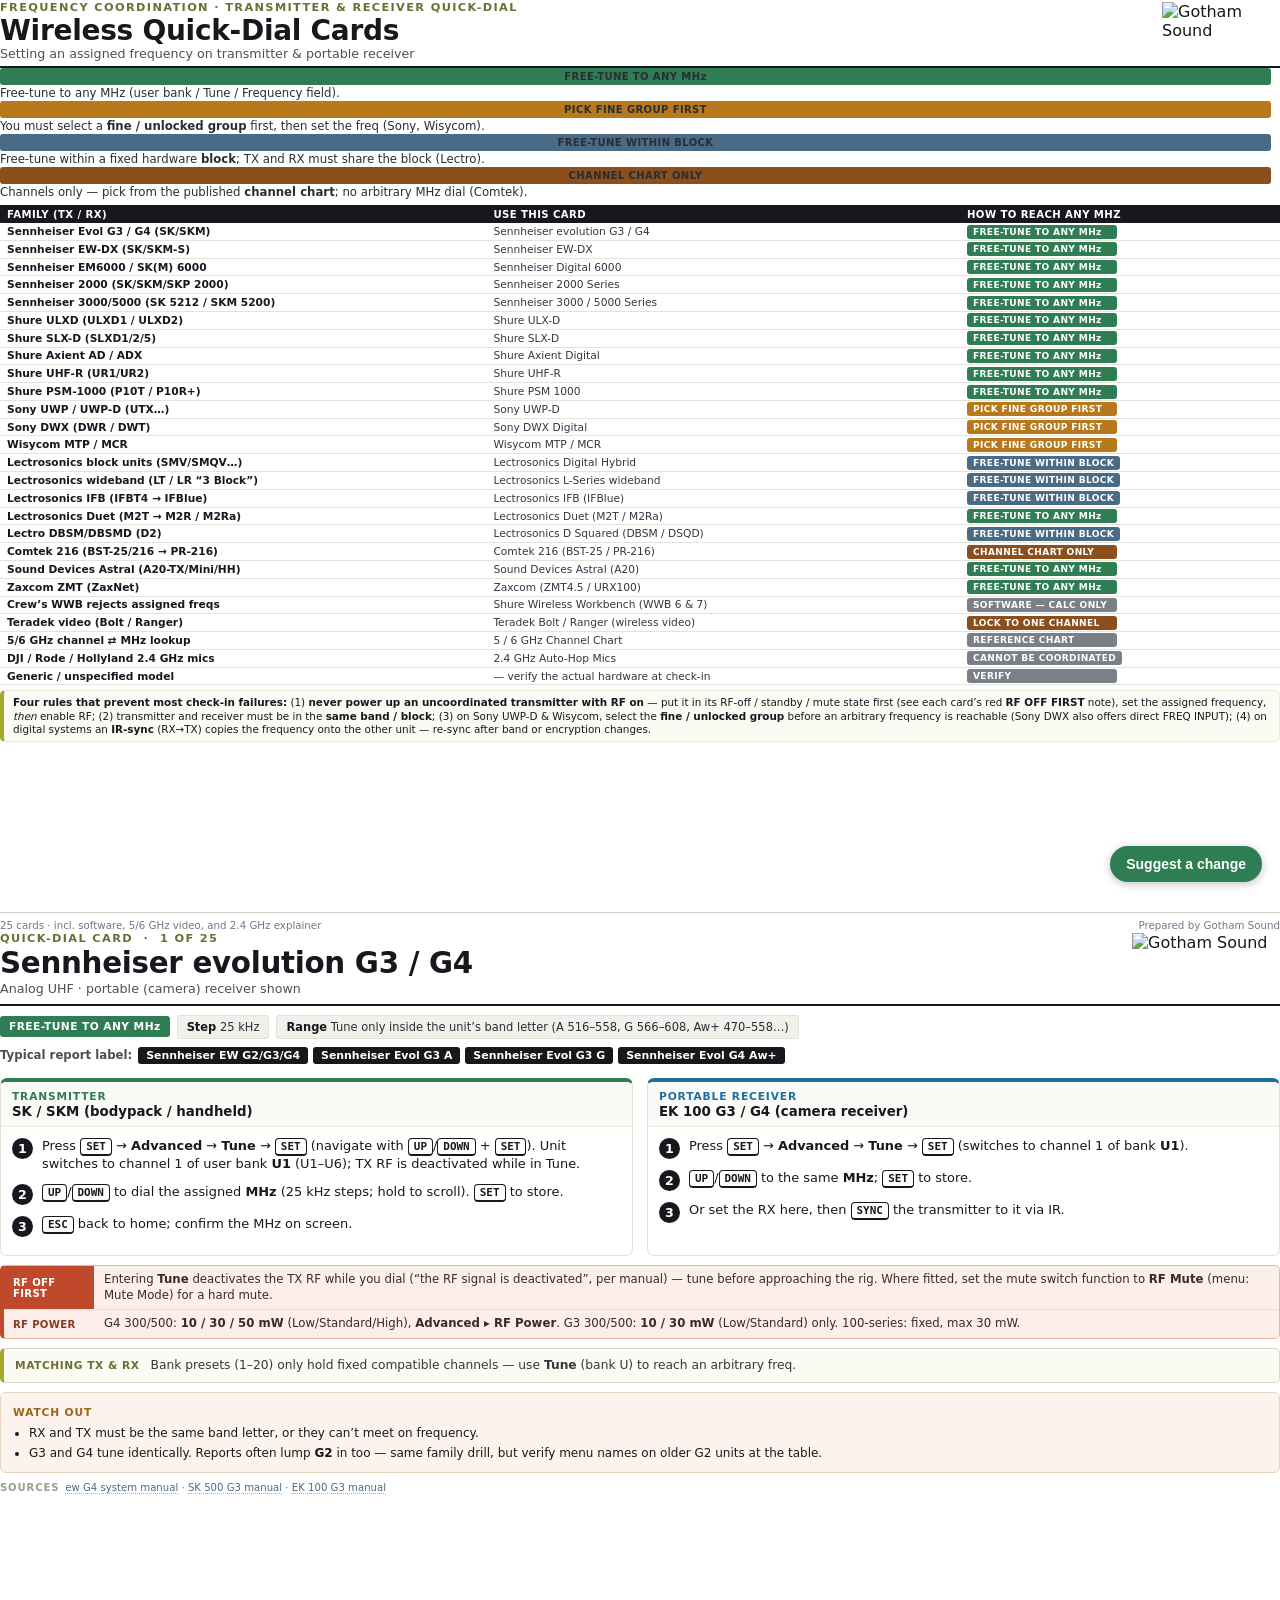
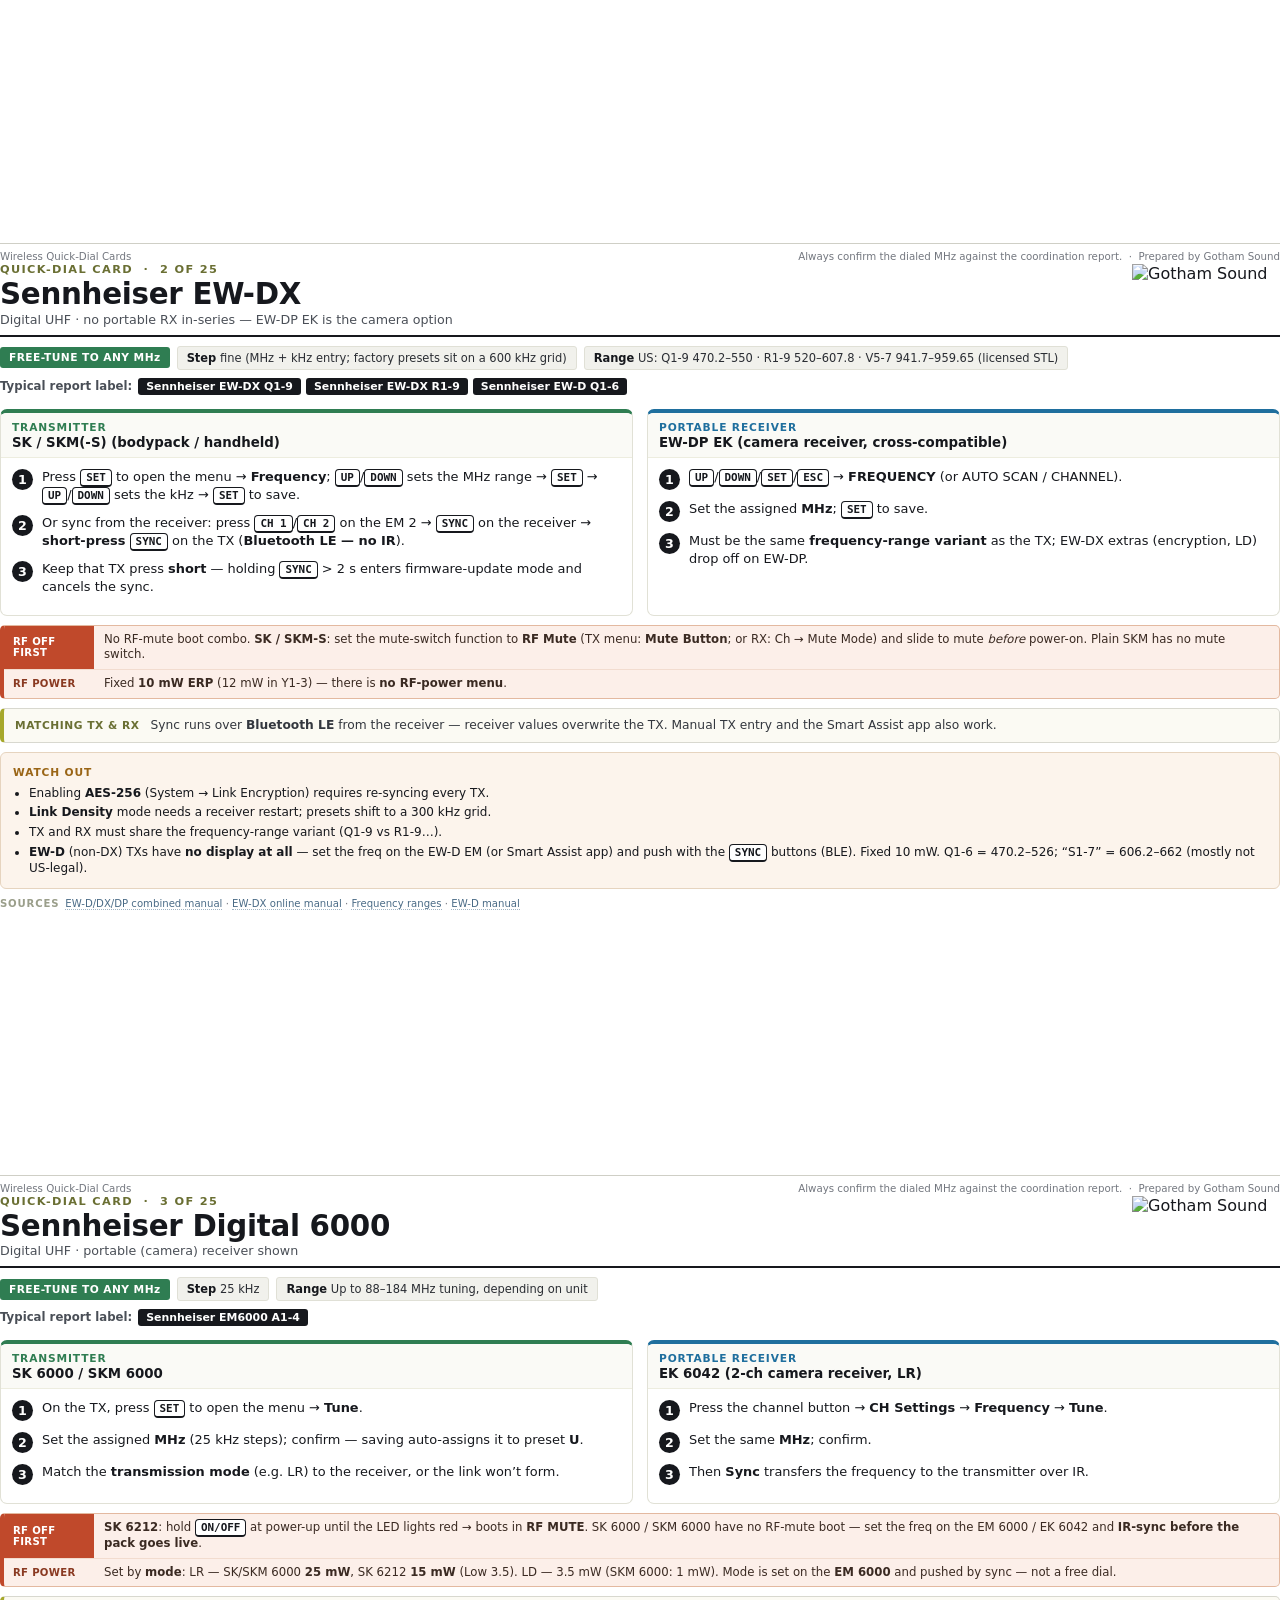
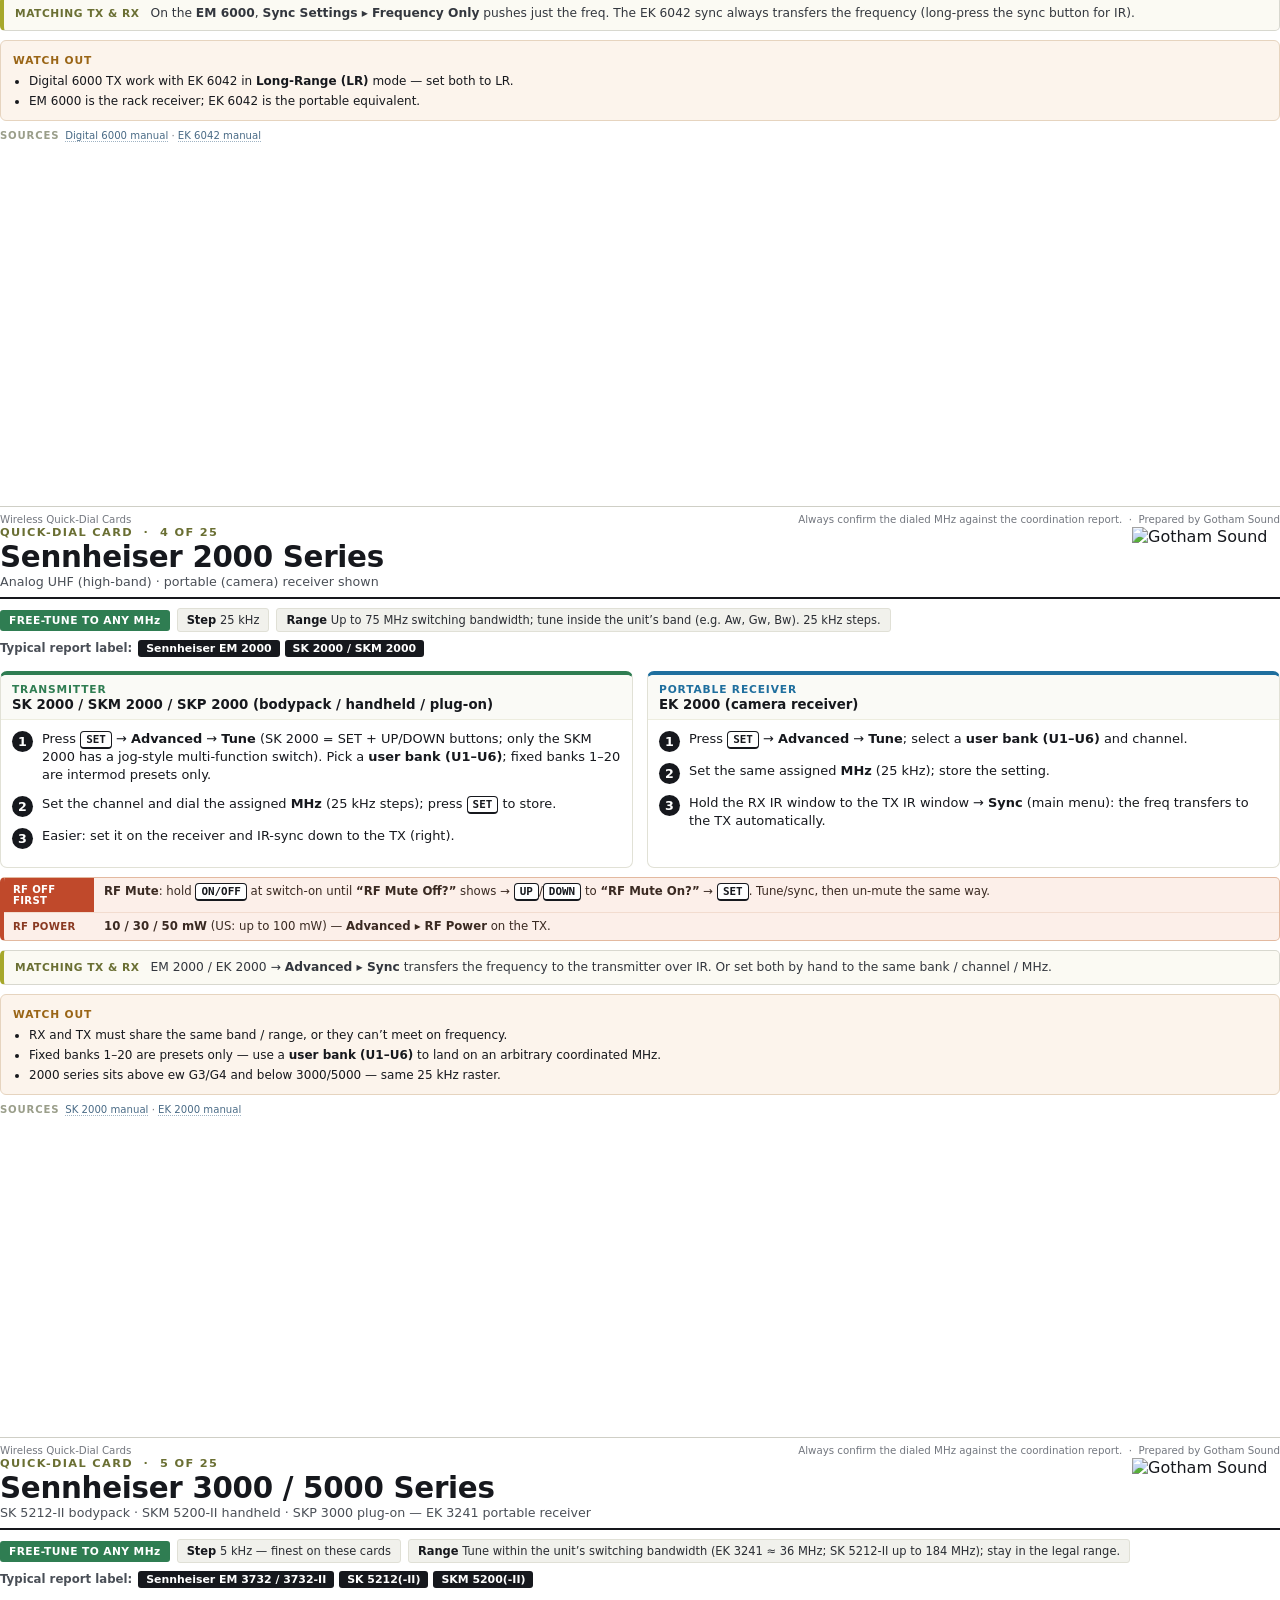
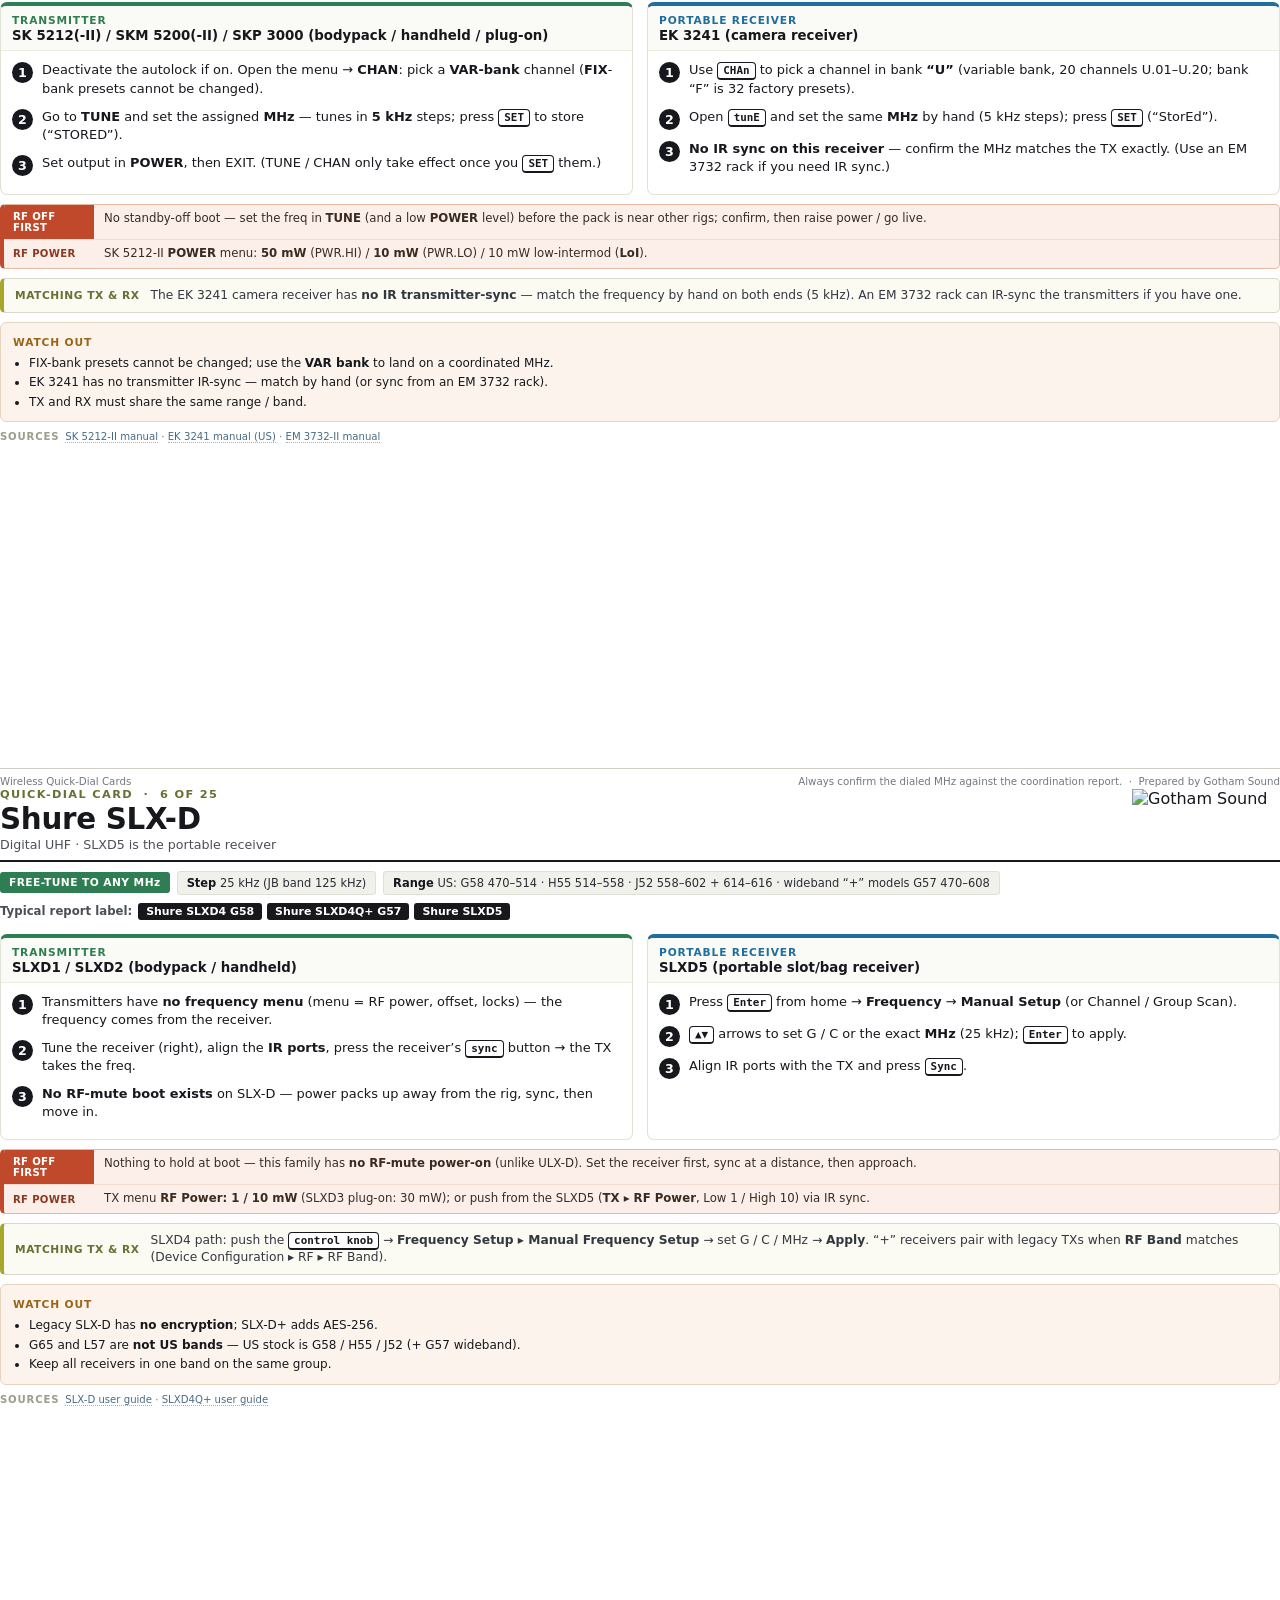
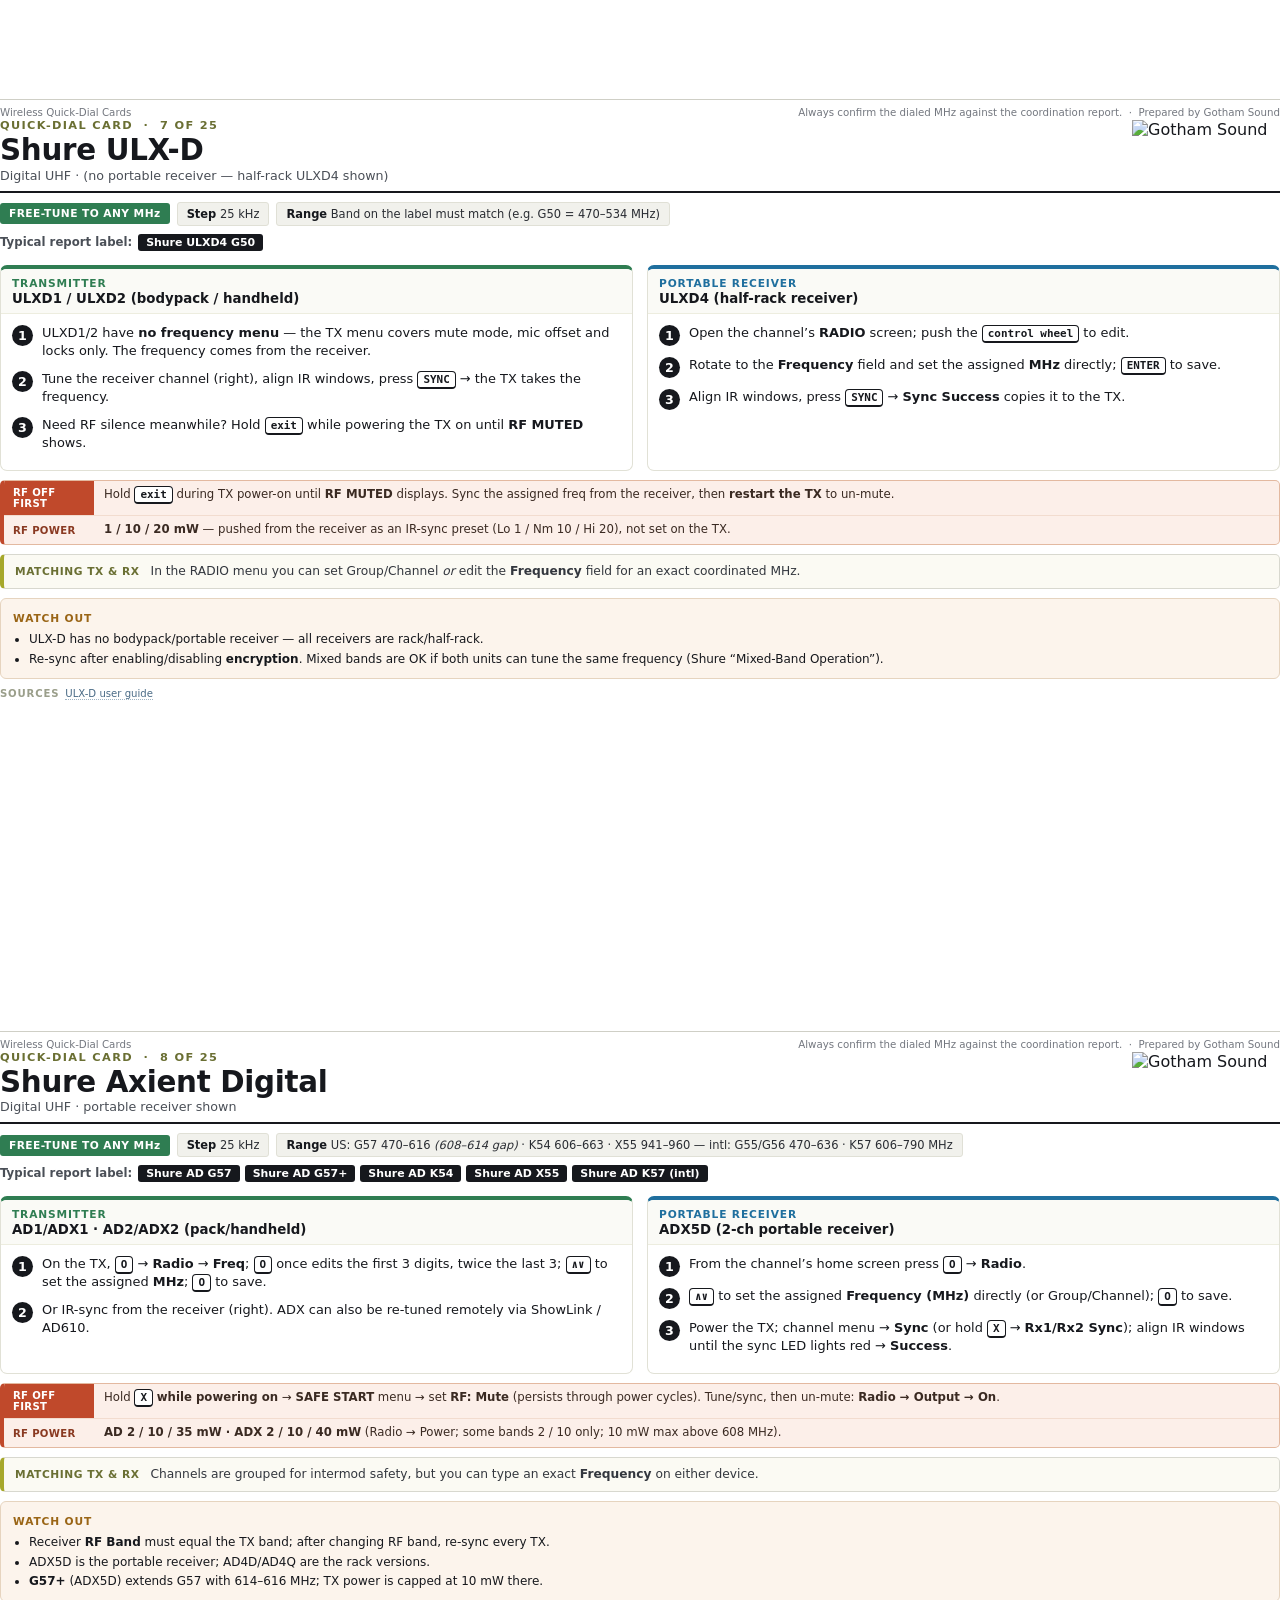
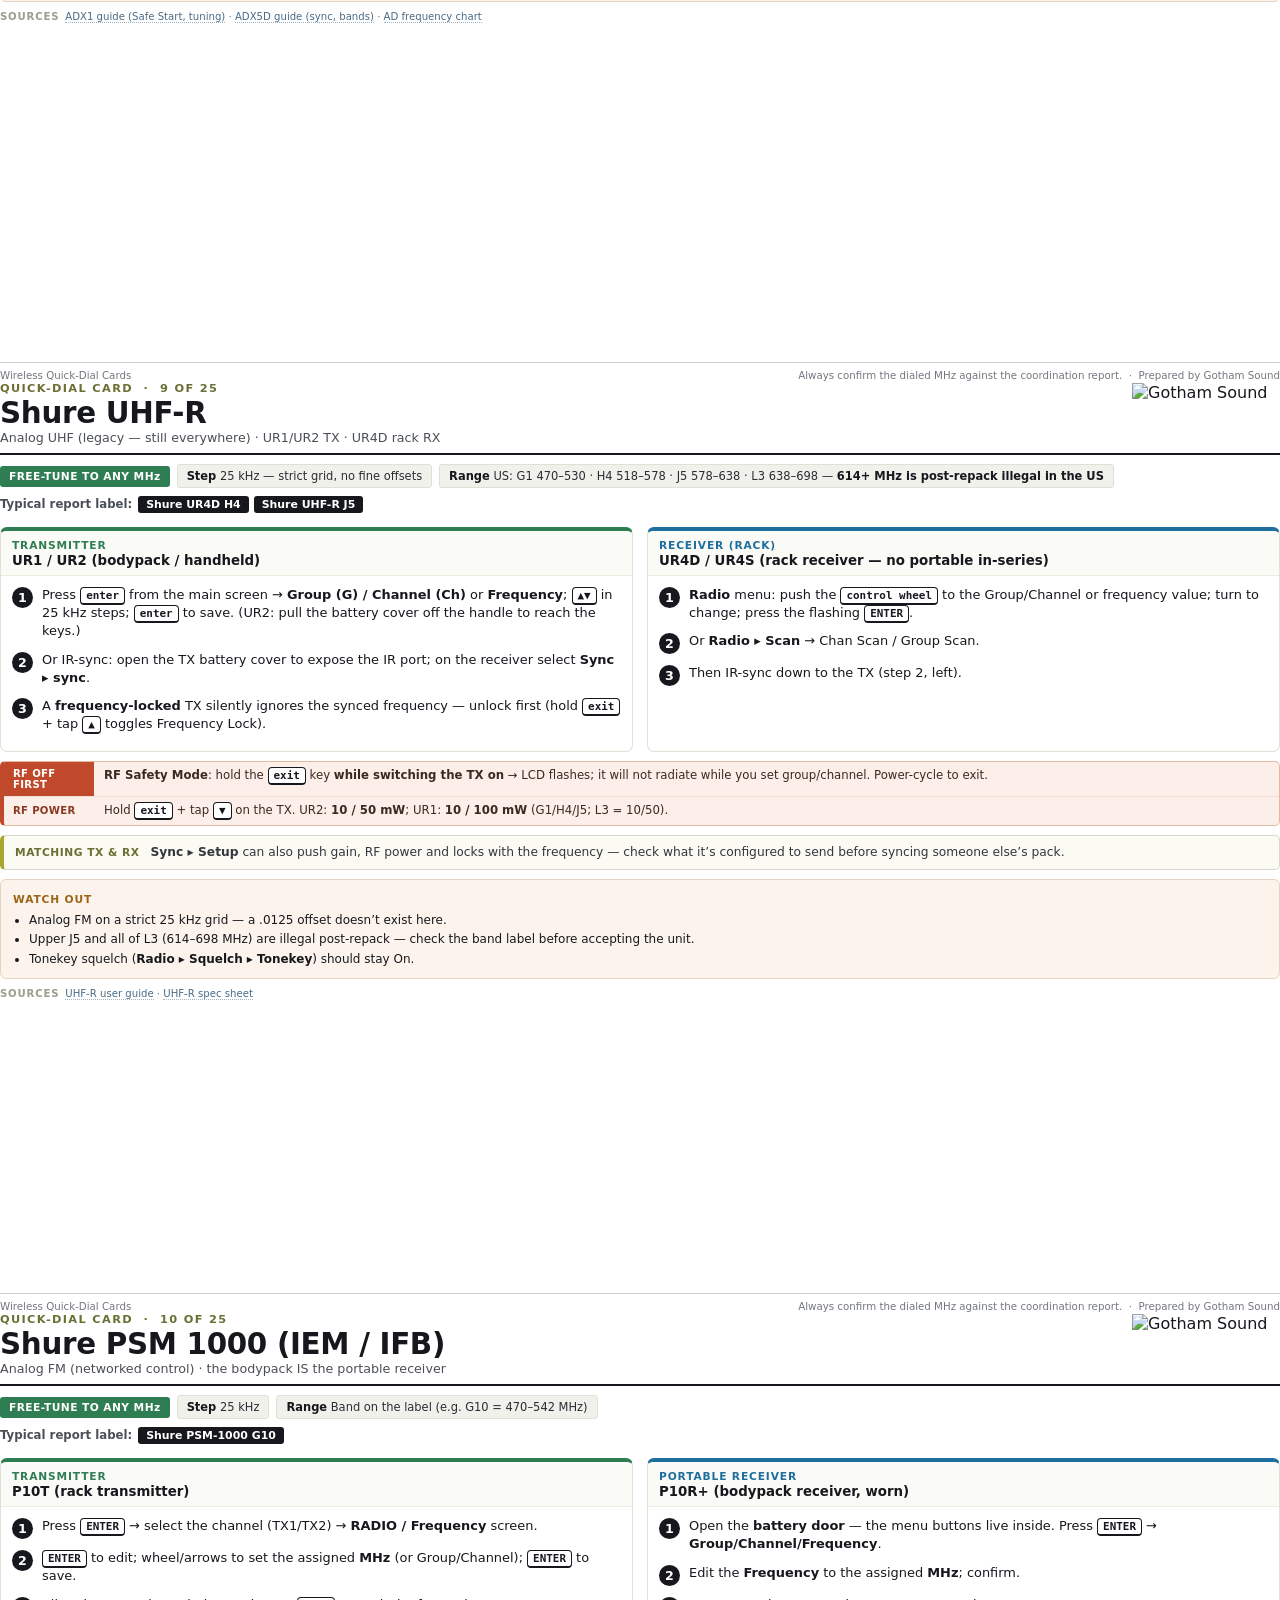
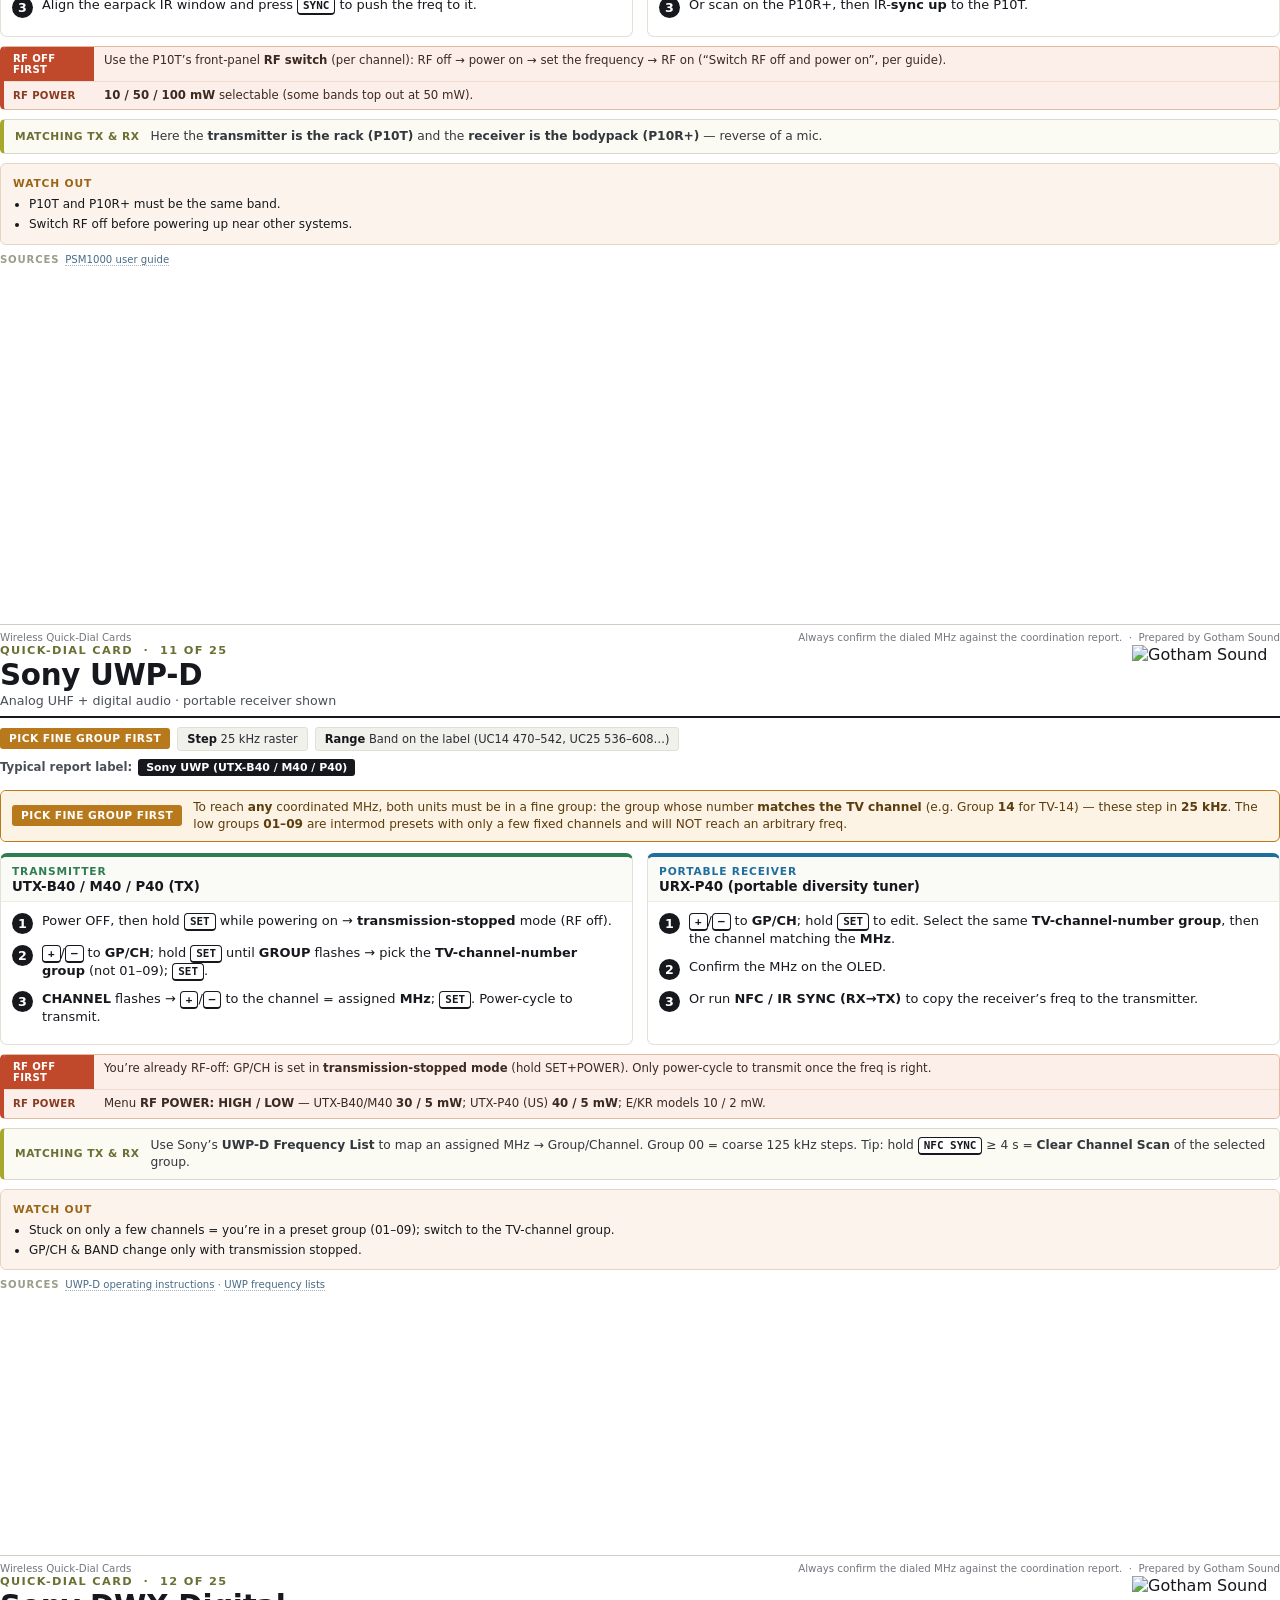
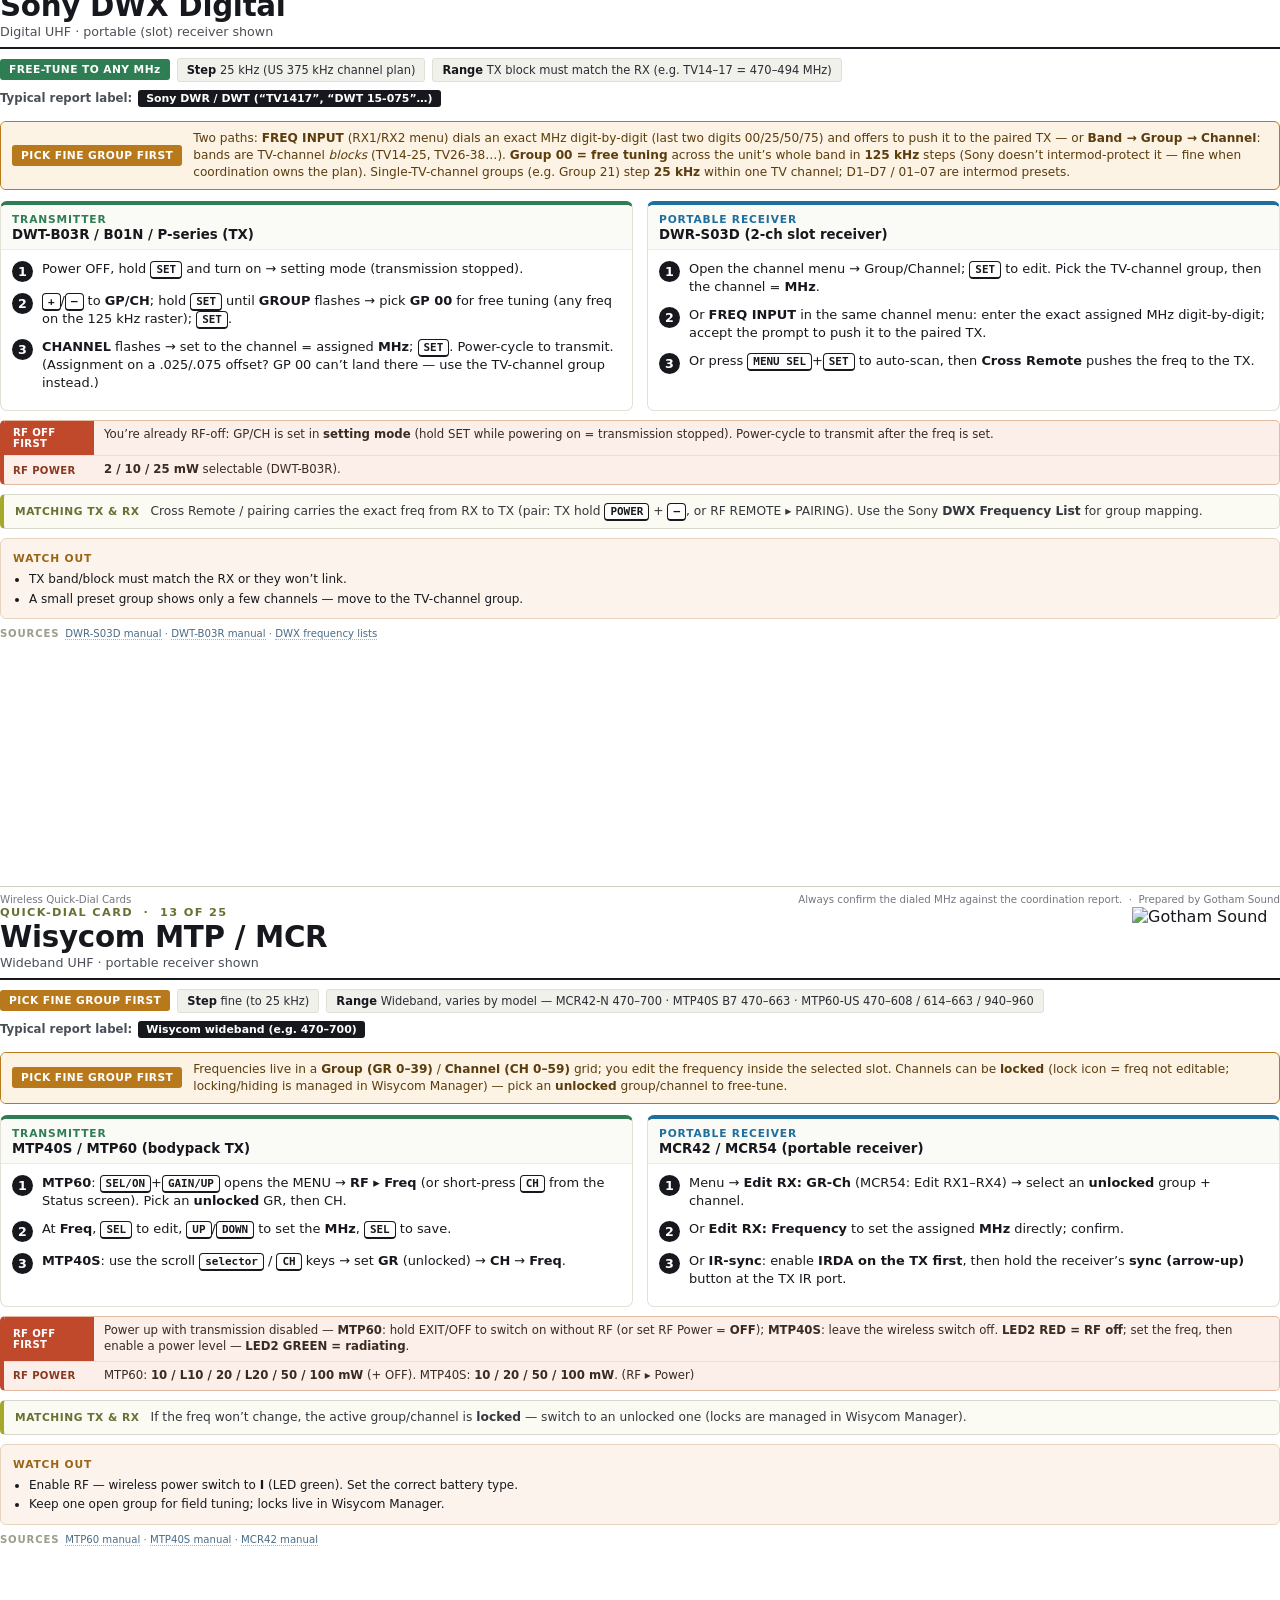
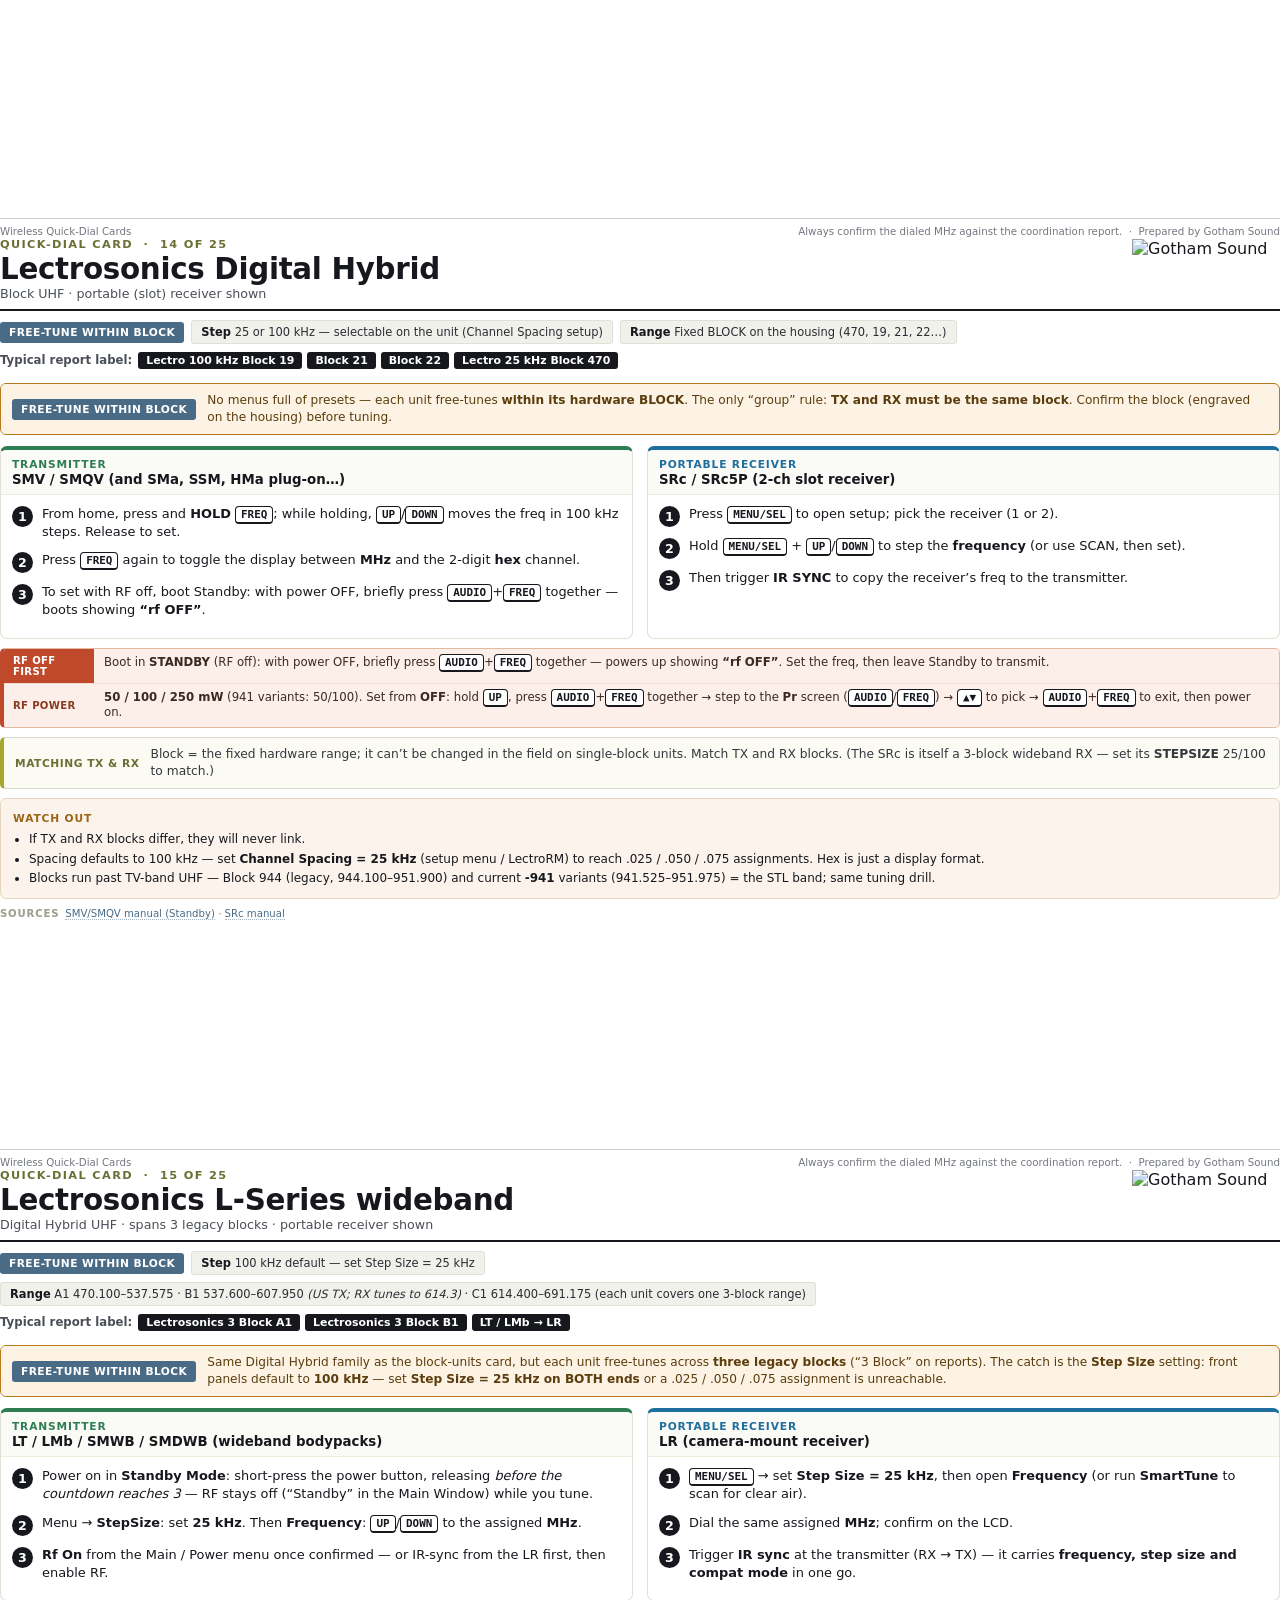
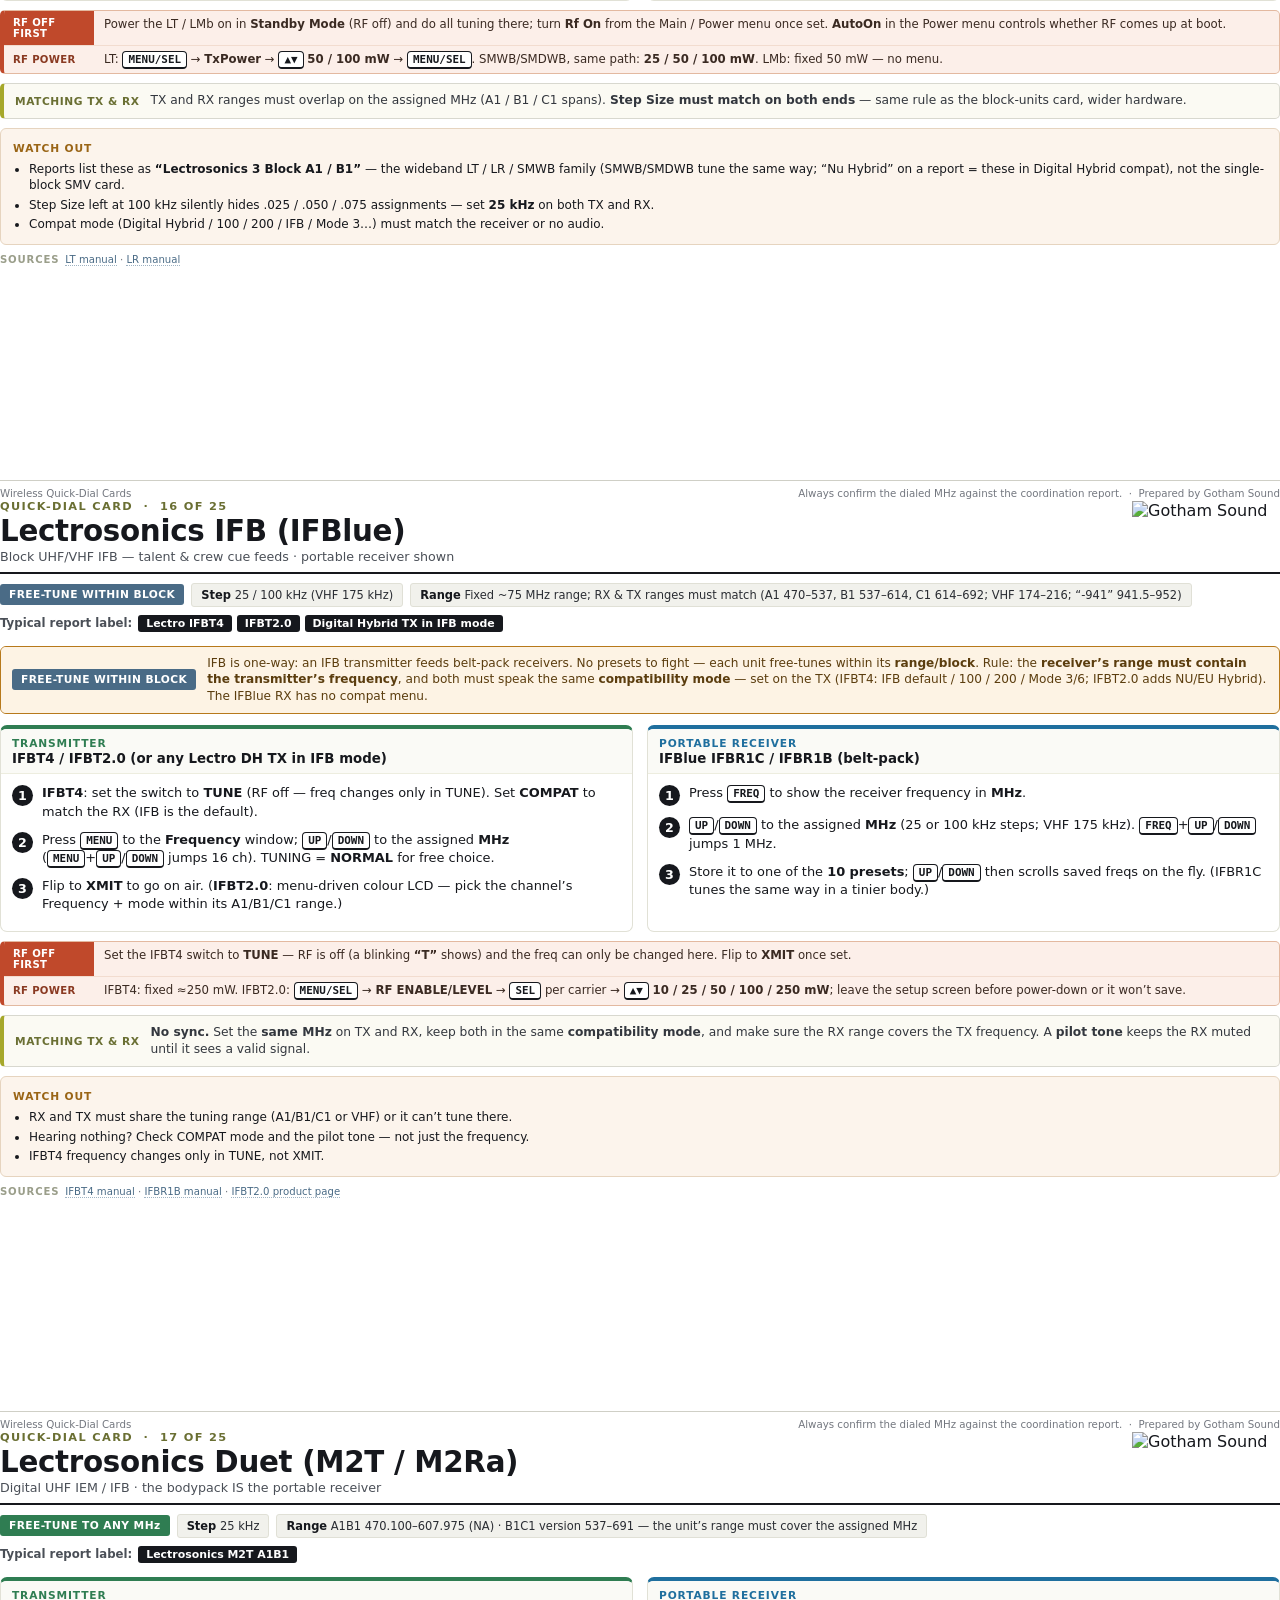
==== print.html @ 76682037 "Remake separate files from upstream changes Also specify encoding on formatted HTML files" ====
<!DOCTYPE html>
<html>

<head>
  <meta charset="utf-8">
  <meta name="viewport" content="width=device-width, initial-scale=1">
  <title>Wireless Quick-Dial Cards — Gotham Sound</title>
  <link rel="stylesheet" type="text/css" href="print_style.css">
</head>

<body>
  <section class="sheet">
    <header class="head">
      <div class="head-l">
        <div class="eyebrow">FREQUENCY COORDINATION · TRANSMITTER &amp; RECEIVER QUICK-DIAL</div>
        <h1>Wireless Quick-Dial Cards</h1>
        <div class="sub">Setting an assigned frequency on transmitter &amp; portable receiver</div>
      </div>
      <img class="logo" src="assets/gotham-logo.png" alt="Gotham Sound" />
    </header>

    <div class="how">
      <b>How to use:</b> when a unit is checked in, find its family below and turn to the card. Each card has
      <b>two procedures</b> — one for the <b>transmitter</b>, one for the <b>portable receiver</b> — each set up to dial
      an
      <i>arbitrary</i> assigned frequency, not just a preset. The colored tag says how that family reaches an arbitrary
      MHz.
    </div>

    <div class="legend">
      <span class="tag t-tune">FREE-TUNE TO ANY MHz</span><span>Free-tune to any MHz (user bank / Tune / Frequency
        field).</span>
      <span class="tag t-grp">PICK FINE GROUP FIRST</span><span>You must select a <b>fine / unlocked group</b> first,
        then set the freq (Sony, Wisycom).</span>
      <span class="tag t-blk">FREE-TUNE WITHIN BLOCK</span><span>Free-tune within a fixed hardware <b>block</b>; TX and
        RX must share the block (Lectro).</span>
      <span class="tag t-chan">CHANNEL CHART ONLY</span><span>Channels only — pick from the published <b>channel
          chart</b>; no arbitrary MHz dial (Comtek).</span>
    </div>

    <table class="router">
      <thead>
        <tr>
          <th>Family (TX / RX)</th>
          <th>Use this card</th>
          <th>How to reach any MHz</th>
        </tr>
      </thead>
      <tbody>
        <tr>
          <td class="r-lbl">Sennheiser Evol G3 / G4 (SK/SKM)</td>
          <td class="r-card">Sennheiser evolution G3 / G4</td>
          <td class="r-badge"><span class="tag t-tune">FREE-TUNE TO ANY MHz</span></td>
        </tr>
        <tr>
          <td class="r-lbl">Sennheiser EW-DX (SK/SKM-S)</td>
          <td class="r-card">Sennheiser EW-DX</td>
          <td class="r-badge"><span class="tag t-tune">FREE-TUNE TO ANY MHz</span></td>
        </tr>
        <tr>
          <td class="r-lbl">Sennheiser EM6000 / SK(M) 6000</td>
          <td class="r-card">Sennheiser Digital 6000</td>
          <td class="r-badge"><span class="tag t-tune">FREE-TUNE TO ANY MHz</span></td>
        </tr>
        <tr>
          <td class="r-lbl">Sennheiser 2000 (SK/SKM/SKP 2000)</td>
          <td class="r-card">Sennheiser 2000 Series</td>
          <td class="r-badge"><span class="tag t-tune">FREE-TUNE TO ANY MHz</span></td>
        </tr>
        <tr>
          <td class="r-lbl">Sennheiser 3000/5000 (SK 5212 / SKM 5200)</td>
          <td class="r-card">Sennheiser 3000 / 5000 Series</td>
          <td class="r-badge"><span class="tag t-tune">FREE-TUNE TO ANY MHz</span></td>
        </tr>
        <tr>
          <td class="r-lbl">Shure ULXD (ULXD1 / ULXD2)</td>
          <td class="r-card">Shure ULX-D</td>
          <td class="r-badge"><span class="tag t-tune">FREE-TUNE TO ANY MHz</span></td>
        </tr>
        <tr>
          <td class="r-lbl">Shure SLX-D (SLXD1/2/5)</td>
          <td class="r-card">Shure SLX-D</td>
          <td class="r-badge"><span class="tag t-tune">FREE-TUNE TO ANY MHz</span></td>
        </tr>
        <tr>
          <td class="r-lbl">Shure Axient AD / ADX</td>
          <td class="r-card">Shure Axient Digital</td>
          <td class="r-badge"><span class="tag t-tune">FREE-TUNE TO ANY MHz</span></td>
        </tr>
        <tr>
          <td class="r-lbl">Shure UHF-R (UR1/UR2)</td>
          <td class="r-card">Shure UHF-R</td>
          <td class="r-badge"><span class="tag t-tune">FREE-TUNE TO ANY MHz</span></td>
        </tr>
        <tr>
          <td class="r-lbl">Shure PSM-1000 (P10T / P10R+)</td>
          <td class="r-card">Shure PSM 1000</td>
          <td class="r-badge"><span class="tag t-tune">FREE-TUNE TO ANY MHz</span></td>
        </tr>
        <tr>
          <td class="r-lbl">Sony UWP / UWP-D (UTX…)</td>
          <td class="r-card">Sony UWP-D</td>
          <td class="r-badge"><span class="tag t-grp">PICK FINE GROUP FIRST</span></td>
        </tr>
        <tr>
          <td class="r-lbl">Sony DWX (DWR / DWT)</td>
          <td class="r-card">Sony DWX Digital</td>
          <td class="r-badge"><span class="tag t-grp">PICK FINE GROUP FIRST</span></td>
        </tr>
        <tr>
          <td class="r-lbl">Wisycom MTP / MCR</td>
          <td class="r-card">Wisycom MTP / MCR</td>
          <td class="r-badge"><span class="tag t-grp">PICK FINE GROUP FIRST</span></td>
        </tr>
        <tr>
          <td class="r-lbl">Lectrosonics block units (SMV/SMQV…)</td>
          <td class="r-card">Lectrosonics Digital Hybrid</td>
          <td class="r-badge"><span class="tag t-blk">FREE-TUNE WITHIN BLOCK</span></td>
        </tr>
        <tr>
          <td class="r-lbl">Lectrosonics wideband (LT / LR “3 Block”)</td>
          <td class="r-card">Lectrosonics L-Series wideband</td>
          <td class="r-badge"><span class="tag t-blk">FREE-TUNE WITHIN BLOCK</span></td>
        </tr>
        <tr>
          <td class="r-lbl">Lectrosonics IFB (IFBT4 → IFBlue)</td>
          <td class="r-card">Lectrosonics IFB (IFBlue)</td>
          <td class="r-badge"><span class="tag t-blk">FREE-TUNE WITHIN BLOCK</span></td>
        </tr>
        <tr>
          <td class="r-lbl">Lectrosonics Duet (M2T → M2R / M2Ra)</td>
          <td class="r-card">Lectrosonics Duet (M2T / M2Ra)</td>
          <td class="r-badge"><span class="tag t-tune">FREE-TUNE TO ANY MHz</span></td>
        </tr>
        <tr>
          <td class="r-lbl">Lectro DBSM/DBSMD (D2)</td>
          <td class="r-card">Lectrosonics D Squared (DBSM / DSQD)</td>
          <td class="r-badge"><span class="tag t-blk">FREE-TUNE WITHIN BLOCK</span></td>
        </tr>
        <tr>
          <td class="r-lbl">Comtek 216 (BST-25/216 → PR-216)</td>
          <td class="r-card">Comtek 216 (BST-25 / PR-216)</td>
          <td class="r-badge"><span class="tag t-chan">CHANNEL CHART ONLY</span></td>
        </tr>
        <tr>
          <td class="r-lbl">Sound Devices Astral (A20-TX/Mini/HH)</td>
          <td class="r-card">Sound Devices Astral (A20)</td>
          <td class="r-badge"><span class="tag t-tune">FREE-TUNE TO ANY MHz</span></td>
        </tr>
        <tr>
          <td class="r-lbl">Zaxcom ZMT (ZaxNet)</td>
          <td class="r-card">Zaxcom (ZMT4.5 / URX100)</td>
          <td class="r-badge"><span class="tag t-tune">FREE-TUNE TO ANY MHz</span></td>
        </tr>
        <tr>
          <td class="r-lbl">Crew’s WWB rejects assigned freqs</td>
          <td class="r-card">Shure Wireless Workbench (WWB 6 &amp; 7)</td>
          <td class="r-badge"><span class="tag na">SOFTWARE — CALC ONLY</span></td>
        </tr>
        <tr>
          <td class="r-lbl">Teradek video (Bolt / Ranger)</td>
          <td class="r-card">Teradek Bolt / Ranger (wireless video)</td>
          <td class="r-badge"><span class="tag t-chan">LOCK TO ONE CHANNEL</span></td>
        </tr>
        <tr>
          <td class="r-lbl">5/6 GHz channel ⇄ MHz lookup</td>
          <td class="r-card">5 / 6 GHz Channel Chart</td>
          <td class="r-badge"><span class="tag na">REFERENCE CHART</span></td>
        </tr>
        <tr>
          <td class="r-lbl">DJI / Rode / Hollyland 2.4 GHz mics</td>
          <td class="r-card">2.4 GHz Auto-Hop Mics</td>
          <td class="r-badge"><span class="tag na">CANNOT BE COORDINATED</span></td>
        </tr>
        <tr>
          <td class="r-lbl">Generic / unspecified model</td>
          <td class="r-card">— verify the actual hardware at check-in</td>
          <td class="r-badge"><span class="tag na">VERIFY</span></td>
        </tr>
      </tbody>
    </table>

    <div class="genrule">
      <b>Four rules that prevent most check-in failures:</b>
      (1) <b>never power up an uncoordinated transmitter with RF on</b> — put it in its RF-off / standby / mute state
      first (see each card’s red <b>RF OFF FIRST</b> note), set the assigned frequency, <i>then</i> enable RF;
      (2) transmitter and receiver must be in the <b>same band / block</b>;
      (3) on Sony UWP-D &amp; Wisycom, select the <b>fine / unlocked group</b> before an arbitrary frequency is
      reachable (Sony DWX also offers direct FREQ INPUT);
      (4) on digital systems an <b>IR-sync</b> (RX→TX) copies the frequency onto the other unit — re-sync after band or
      encryption changes.
    </div>

    <footer class="foot">
      <span>25 cards · incl. software, 5/6 GHz video, and 2.4 GHz explainer</span>
      <span>Prepared by Gotham Sound</span>
    </footer>
  </section>
  <section class="sheet">
    <header class="head">
      <div class="head-l">
        <div class="eyebrow">QUICK-DIAL CARD &nbsp;&middot;&nbsp; 1 OF 25</div>
        <h1>Sennheiser evolution G3 / G4</h1>
        <div class="sub">Analog UHF · portable (camera) receiver shown</div>
      </div>
      <img class="logo" src="assets/gotham-logo.png" alt="Gotham Sound" />
    </header>

    <div class="meta">
      <span class="tag t-tune">FREE-TUNE TO ANY MHz</span>
      <span class="pill"><b>Step</b> 25 kHz</span>
      <span class="pill"><b>Range</b> Tune only inside the unit’s band letter (A 516–558, G 566–608, Aw+
        470–558…)</span>
    </div>

    <div class="labelrow"><span class="ll">Typical report label:</span><span class="chip">Sennheiser EW
        G2/G3/G4</span><span class="chip">Sennheiser Evol G3 A</span><span class="chip">Sennheiser Evol G3 G</span><span
        class="chip">Sennheiser Evol G4 Aw+</span></div>


    <div class="procs">
      <div class="proc tx">
        <div class="proc-h"><span class="proc-k">TRANSMITTER</span>
          <span class="proc-m">SK / SKM (bodypack / handheld)</span>
        </div>
        <ol class="steps">
          <li><span class="num">1</span><span class="txt">Press <kbd>SET</kbd> → <b>Advanced</b> → <b>Tune</b> →
              <kbd>SET</kbd> (navigate with <kbd>UP</kbd>/<kbd>DOWN</kbd> + <kbd>SET</kbd>). Unit switches to channel 1
              of user bank <b>U1</b> (U1–U6); TX RF is deactivated while in Tune.</span></li>
          <li><span class="num">2</span><span class="txt"><kbd>UP</kbd>/<kbd>DOWN</kbd> to dial the assigned <b>MHz</b>
              (25 kHz steps; hold to scroll). <kbd>SET</kbd> to store.</span></li>
          <li><span class="num">3</span><span class="txt"><kbd>ESC</kbd> back to home; confirm the MHz on screen.</span>
          </li>
        </ol>
      </div>
      <div class="proc rx">
        <div class="proc-h"><span class="proc-k">PORTABLE RECEIVER</span>
          <span class="proc-m">EK 100 G3 / G4 (camera receiver)</span>
        </div>
        <ol class="steps">
          <li><span class="num">1</span><span class="txt">Press <kbd>SET</kbd> → <b>Advanced</b> → <b>Tune</b> →
              <kbd>SET</kbd> (switches to channel 1 of bank <b>U1</b>).</span></li>
          <li><span class="num">2</span><span class="txt"><kbd>UP</kbd>/<kbd>DOWN</kbd> to the same <b>MHz</b>;
              <kbd>SET</kbd> to store.</span></li>
          <li><span class="num">3</span><span class="txt">Or set the RX here, then <kbd>SYNC</kbd> the transmitter to it
              via IR.</span></li>
        </ol>
      </div>
    </div>

    <div class="rfbar">
      <div class="rf-row"><span class="rf-k rf-warn">RF OFF FIRST</span><span class="rf-v">Entering <b>Tune</b>
          deactivates the TX RF while you dial (“the RF signal is deactivated”, per manual) — tune before approaching
          the rig. Where fitted, set the mute switch function to <b>RF Mute</b> (menu: Mute Mode) for a hard
          mute.</span></div>
      <div class="rf-row"><span class="rf-k">RF POWER</span><span class="rf-v">G4 300/500: <b>10 / 30 / 50 mW</b>
          (Low/Standard/High), <b>Advanced ▸ RF Power</b>. G3 300/500: <b>10 / 30 mW</b> (Low/Standard) only.
          100-series: fixed, max 30 mW.</span></div>
    </div>

    <div class="linkbar"><span class="lk-t">MATCHING TX &amp; RX</span><span>Bank presets (1–20) only hold fixed
        compatible channels — use <b>Tune</b> (bank U) to reach an arbitrary freq.</span></div>

    <div class="watch">
      <span class="w-t">WATCH OUT</span>
      <ul>
        <li>RX and TX must be the same band letter, or they can’t meet on frequency.</li>
        <li>G3 and G4 tune identically. Reports often lump <b>G2</b> in too — same family drill, but verify menu names
          on older G2 units at the table.</li>
      </ul>
    </div>

    <div class="sources"><span class="s-t">SOURCES</span><a
        href="https://docs.cloud.sennheiser.com/en-us/ew-g4/ew-g4_bedienungsanleitung_12_2025_en.pdf">ew G4 system
        manual</a> · <a
        href="https://web.archive.org/web/2025/https://assets.sennheiser.com/global-downloads/file/10828/SK_500_G3_Manual_12_2016_EN.pdf">SK
        500 G3 manual</a> · <a
        href="https://web.archive.org/web/2021/https://assets.sennheiser.com/global-downloads/file/6358/EK_100_G3_Manual_12_2016_EN.pdf">EK
        100 G3 manual</a></div>

    <footer class="foot">
      <span>Wireless Quick-Dial Cards</span>
      <span>Always confirm the dialed MHz against the coordination report. &nbsp;·&nbsp; Prepared by Gotham Sound</span>
    </footer>
  </section>

  <section class="sheet">
    <header class="head">
      <div class="head-l">
        <div class="eyebrow">QUICK-DIAL CARD &nbsp;&middot;&nbsp; 2 OF 25</div>
        <h1>Sennheiser EW-DX</h1>
        <div class="sub">Digital UHF · no portable RX in-series — EW-DP EK is the camera option</div>
      </div>
      <img class="logo" src="assets/gotham-logo.png" alt="Gotham Sound" />
    </header>

    <div class="meta">
      <span class="tag t-tune">FREE-TUNE TO ANY MHz</span>
      <span class="pill"><b>Step</b> fine (MHz + kHz entry; factory presets sit on a 600 kHz grid)</span>
      <span class="pill"><b>Range</b> US: Q1-9 470.2–550 · R1-9 520–607.8 · V5-7 941.7–959.65 (licensed STL)</span>
    </div>

    <div class="labelrow"><span class="ll">Typical report label:</span><span class="chip">Sennheiser EW-DX
        Q1-9</span><span class="chip">Sennheiser EW-DX R1-9</span><span class="chip">Sennheiser EW-D Q1-6</span></div>


    <div class="procs">
      <div class="proc tx">
        <div class="proc-h"><span class="proc-k">TRANSMITTER</span>
          <span class="proc-m">SK / SKM(-S) (bodypack / handheld)</span>
        </div>
        <ol class="steps">
          <li><span class="num">1</span><span class="txt">Press <kbd>SET</kbd> to open the menu → <b>Frequency</b>;
              <kbd>UP</kbd>/<kbd>DOWN</kbd> sets the MHz range → <kbd>SET</kbd> → <kbd>UP</kbd>/<kbd>DOWN</kbd> sets the
              kHz → <kbd>SET</kbd> to save.</span></li>
          <li><span class="num">2</span><span class="txt">Or sync from the receiver: press <kbd>CH 1</kbd>/<kbd>CH
                2</kbd> on the EM 2 → <kbd>SYNC</kbd> on the receiver → <b>short-press</b> <kbd>SYNC</kbd> on the TX
              (<b>Bluetooth LE — no IR</b>).</span></li>
          <li><span class="num">3</span><span class="txt">Keep that TX press <b>short</b> — holding <kbd>SYNC</kbd> &gt;
              2 s enters firmware-update mode and cancels the sync.</span></li>
        </ol>
      </div>
      <div class="proc rx">
        <div class="proc-h"><span class="proc-k">PORTABLE RECEIVER</span>
          <span class="proc-m">EW-DP EK (camera receiver, cross-compatible)</span>
        </div>
        <ol class="steps">
          <li><span class="num">1</span><span class="txt"><kbd>UP</kbd>/<kbd>DOWN</kbd>/<kbd>SET</kbd>/<kbd>ESC</kbd> →
              <b>FREQUENCY</b> (or AUTO SCAN / CHANNEL).</span></li>
          <li><span class="num">2</span><span class="txt">Set the assigned <b>MHz</b>; <kbd>SET</kbd> to save.</span>
          </li>
          <li><span class="num">3</span><span class="txt">Must be the same <b>frequency-range variant</b> as the TX;
              EW-DX extras (encryption, LD) drop off on EW-DP.</span></li>
        </ol>
      </div>
    </div>

    <div class="rfbar">
      <div class="rf-row"><span class="rf-k rf-warn">RF OFF FIRST</span><span class="rf-v">No RF-mute boot combo. <b>SK
            / SKM-S</b>: set the mute-switch function to <b>RF Mute</b> (TX menu: <b>Mute Button</b>; or RX: Ch → Mute
          Mode) and slide to mute <i>before</i> power-on. Plain SKM has no mute switch.</span></div>
      <div class="rf-row"><span class="rf-k">RF POWER</span><span class="rf-v">Fixed <b>10 mW ERP</b> (12 mW in Y1-3) —
          there is <b>no RF-power menu</b>.</span></div>
    </div>

    <div class="linkbar"><span class="lk-t">MATCHING TX &amp; RX</span><span>Sync runs over <b>Bluetooth LE</b> from the
        receiver — receiver values overwrite the TX. Manual TX entry and the Smart Assist app also work.</span></div>

    <div class="watch">
      <span class="w-t">WATCH OUT</span>
      <ul>
        <li>Enabling <b>AES-256</b> (System → Link Encryption) requires re-syncing every TX.</li>
        <li><b>Link Density</b> mode needs a receiver restart; presets shift to a 300 kHz grid.</li>
        <li>TX and RX must share the frequency-range variant (Q1-9 vs R1-9…).</li>
        <li><b>EW-D</b> (non-DX) TXs have <b>no display at all</b> — set the freq on the EW-D EM (or Smart Assist app)
          and push with the <kbd>SYNC</kbd> buttons (BLE). Fixed 10 mW. Q1-6 = 470.2–526; “S1-7” = 606.2–662 (mostly not
          US-legal).</li>
      </ul>
    </div>

    <div class="sources"><span class="s-t">SOURCES</span><a
        href="https://www.sennheiser.com/globalassets/digizuite/40783-en-instruction-manual-and-frequently-asked-questions---evolution-wireless-digital-ew-d--ew-dx--ew-dp-pdf.pdf">EW-D/DX/DP
        combined manual</a> · <a href="https://docs.cloud.sennheiser.com/en-us/ew-d/ew-d/manual.html">EW-DX online
        manual</a> · <a href="https://docs.cloud.sennheiser.com/en-us/ew-d/ew-d/productinfo-freq-ranges.html">Frequency
        ranges</a> · <a
        href="https://assets.sennheiser.com/download/assets/ew-d_instruction_manual_06_2026_en.pdf/092d50fcf2f111f0b4c42e4518a8e27d?attachment=true">EW-D
        manual</a></div>

    <footer class="foot">
      <span>Wireless Quick-Dial Cards</span>
      <span>Always confirm the dialed MHz against the coordination report. &nbsp;·&nbsp; Prepared by Gotham Sound</span>
    </footer>
  </section>
  <section class="sheet">
    <header class="head">
      <div class="head-l">
        <div class="eyebrow">QUICK-DIAL CARD &nbsp;&middot;&nbsp; 3 OF 25</div>
        <h1>Sennheiser Digital 6000</h1>
        <div class="sub">Digital UHF · portable (camera) receiver shown</div>
      </div>
      <img class="logo" src="assets/gotham-logo.png" alt="Gotham Sound" />
    </header>

    <div class="meta">
      <span class="tag t-tune">FREE-TUNE TO ANY MHz</span>
      <span class="pill"><b>Step</b> 25 kHz</span>
      <span class="pill"><b>Range</b> Up to 88–184 MHz tuning, depending on unit</span>
    </div>

    <div class="labelrow"><span class="ll">Typical report label:</span><span class="chip">Sennheiser EM6000 A1-4</span>
    </div>


    <div class="procs">
      <div class="proc tx">
        <div class="proc-h"><span class="proc-k">TRANSMITTER</span>
          <span class="proc-m">SK 6000 / SKM 6000</span>
        </div>
        <ol class="steps">
          <li><span class="num">1</span><span class="txt">On the TX, press <kbd>SET</kbd> to open the menu →
              <b>Tune</b>.</span></li>
          <li><span class="num">2</span><span class="txt">Set the assigned <b>MHz</b> (25 kHz steps); confirm — saving
              auto-assigns it to preset <b>U</b>.</span></li>
          <li><span class="num">3</span><span class="txt">Match the <b>transmission mode</b> (e.g. LR) to the receiver,
              or the link won’t form.</span></li>
        </ol>
      </div>
      <div class="proc rx">
        <div class="proc-h"><span class="proc-k">PORTABLE RECEIVER</span>
          <span class="proc-m">EK 6042 (2-ch camera receiver, LR)</span>
        </div>
        <ol class="steps">
          <li><span class="num">1</span><span class="txt">Press the channel button → <b>CH Settings</b> →
              <b>Frequency</b> → <b>Tune</b>.</span></li>
          <li><span class="num">2</span><span class="txt">Set the same <b>MHz</b>; confirm.</span></li>
          <li><span class="num">3</span><span class="txt">Then <b>Sync</b> transfers the frequency to the transmitter
              over IR.</span></li>
        </ol>
      </div>
    </div>

    <div class="rfbar">
      <div class="rf-row"><span class="rf-k rf-warn">RF OFF FIRST</span><span class="rf-v"><b>SK 6212</b>: hold
          <kbd>ON/OFF</kbd> at power-up until the LED lights red → boots in <b>RF MUTE</b>. SK 6000 / SKM 6000 have no
          RF-mute boot — set the freq on the EM 6000 / EK 6042 and <b>IR-sync before the pack goes live</b>.</span>
      </div>
      <div class="rf-row"><span class="rf-k">RF POWER</span><span class="rf-v">Set by <b>mode</b>: LR — SK/SKM 6000
          <b>25 mW</b>, SK 6212 <b>15 mW</b> (Low 3.5). LD — 3.5 mW (SKM 6000: 1 mW). Mode is set on the <b>EM 6000</b>
          and pushed by sync — not a free dial.</span></div>
    </div>

    <div class="linkbar"><span class="lk-t">MATCHING TX &amp; RX</span><span>On the <b>EM 6000</b>, <b>Sync Settings ▸
          Frequency Only</b> pushes just the freq. The EK 6042 sync always transfers the frequency (long-press the sync
        button for IR).</span></div>

    <div class="watch">
      <span class="w-t">WATCH OUT</span>
      <ul>
        <li>Digital 6000 TX work with EK 6042 in <b>Long-Range (LR)</b> mode — set both to LR.</li>
        <li>EM 6000 is the rack receiver; EK 6042 is the portable equivalent.</li>
      </ul>
    </div>

    <div class="sources"><span class="s-t">SOURCES</span><a
        href="https://docs.cloud.sennheiser.com/en-us/digital-6000/digital-6000_instruction_manual_04_2026_en.pdf">Digital
        6000 manual</a> · <a
        href="https://web.archive.org/web/2023/https://assets.sennheiser.com/global-downloads/file/12330/EK6042_Manual_06_2019_EN.pdf">EK
        6042 manual</a></div>

    <footer class="foot">
      <span>Wireless Quick-Dial Cards</span>
      <span>Always confirm the dialed MHz against the coordination report. &nbsp;·&nbsp; Prepared by Gotham Sound</span>
    </footer>
  </section>
  <section class="sheet">
    <header class="head">
      <div class="head-l">
        <div class="eyebrow">QUICK-DIAL CARD &nbsp;&middot;&nbsp; 4 OF 25</div>
        <h1>Sennheiser 2000 Series</h1>
        <div class="sub">Analog UHF (high-band) · portable (camera) receiver shown</div>
      </div>
      <img class="logo" src="assets/gotham-logo.png" alt="Gotham Sound" />
    </header>

    <div class="meta">
      <span class="tag t-tune">FREE-TUNE TO ANY MHz</span>
      <span class="pill"><b>Step</b> 25 kHz</span>
      <span class="pill"><b>Range</b> Up to 75 MHz switching bandwidth; tune inside the unit’s band (e.g. Aw, Gw, Bw).
        25 kHz steps.</span>
    </div>

    <div class="labelrow"><span class="ll">Typical report label:</span><span class="chip">Sennheiser EM 2000</span><span
        class="chip">SK 2000 / SKM 2000</span></div>


    <div class="procs">
      <div class="proc tx">
        <div class="proc-h"><span class="proc-k">TRANSMITTER</span>
          <span class="proc-m">SK 2000 / SKM 2000 / SKP 2000 (bodypack / handheld / plug-on)</span>
        </div>
        <ol class="steps">
          <li><span class="num">1</span><span class="txt">Press <kbd>SET</kbd> → <b>Advanced</b> → <b>Tune</b> (SK 2000
              = SET + UP/DOWN buttons; only the SKM 2000 has a jog-style multi-function switch). Pick a <b>user bank
                (U1–U6)</b>; fixed banks 1–20 are intermod presets only.</span></li>
          <li><span class="num">2</span><span class="txt">Set the channel and dial the assigned <b>MHz</b> (25 kHz
              steps); press <kbd>SET</kbd> to store.</span></li>
          <li><span class="num">3</span><span class="txt">Easier: set it on the receiver and IR-sync down to the TX
              (right).</span></li>
        </ol>
      </div>
      <div class="proc rx">
        <div class="proc-h"><span class="proc-k">PORTABLE RECEIVER</span>
          <span class="proc-m">EK 2000 (camera receiver)</span>
        </div>
        <ol class="steps">
          <li><span class="num">1</span><span class="txt">Press <kbd>SET</kbd> → <b>Advanced</b> → <b>Tune</b>; select a
              <b>user bank (U1–U6)</b> and channel.</span></li>
          <li><span class="num">2</span><span class="txt">Set the same assigned <b>MHz</b> (25 kHz); store the
              setting.</span></li>
          <li><span class="num">3</span><span class="txt">Hold the RX IR window to the TX IR window → <b>Sync</b> (main
              menu): the freq transfers to the TX automatically.</span></li>
        </ol>
      </div>
    </div>

    <div class="rfbar">
      <div class="rf-row"><span class="rf-k rf-warn">RF OFF FIRST</span><span class="rf-v"><b>RF Mute</b>: hold
          <kbd>ON/OFF</kbd> at switch-on until <b>“RF Mute Off?”</b> shows → <kbd>UP</kbd>/<kbd>DOWN</kbd> to <b>“RF
            Mute On?”</b> → <kbd>SET</kbd>. Tune/sync, then un-mute the same way.</span></div>
      <div class="rf-row"><span class="rf-k">RF POWER</span><span class="rf-v"><b>10 / 30 / 50 mW</b> (US: up to 100 mW)
          — <b>Advanced ▸ RF Power</b> on the TX.</span></div>
    </div>

    <div class="linkbar"><span class="lk-t">MATCHING TX &amp; RX</span><span>EM 2000 / EK 2000 → <b>Advanced ▸ Sync</b>
        transfers the frequency to the transmitter over IR. Or set both by hand to the same bank / channel / MHz.</span>
    </div>

    <div class="watch">
      <span class="w-t">WATCH OUT</span>
      <ul>
        <li>RX and TX must share the same band / range, or they can’t meet on frequency.</li>
        <li>Fixed banks 1–20 are presets only — use a <b>user bank (U1–U6)</b> to land on an arbitrary coordinated MHz.
        </li>
        <li>2000 series sits above ew G3/G4 and below 3000/5000 — same 25 kHz raster.</li>
      </ul>
    </div>

    <div class="sources"><span class="s-t">SOURCES</span><a
        href="https://web.archive.org/web/2021/https://assets.sennheiser.com/global-downloads/file/8549/SK_2000_Manual_12_2016_EN.pdf">SK
        2000 manual</a> · <a
        href="https://web.archive.org/web/2025/https://assets.sennheiser.com/global-downloads/file/8545/EK_2000_Manual_12_2016_EN.pdf">EK
        2000 manual</a></div>

    <footer class="foot">
      <span>Wireless Quick-Dial Cards</span>
      <span>Always confirm the dialed MHz against the coordination report. &nbsp;&middot;&nbsp; Prepared by Gotham
        Sound</span>
    </footer>
  </section>

  <section class="sheet">
    <header class="head">
      <div class="head-l">
        <div class="eyebrow">QUICK-DIAL CARD &nbsp;&middot;&nbsp; 5 OF 25</div>
        <h1>Sennheiser 3000 / 5000 Series</h1>
        <div class="sub">SK 5212-II bodypack · SKM 5200-II handheld · SKP 3000 plug-on — EK 3241 portable receiver</div>
      </div>
      <img class="logo" src="assets/gotham-logo.png" alt="Gotham Sound" />
    </header>

    <div class="meta">
      <span class="tag t-tune">FREE-TUNE TO ANY MHz</span>
      <span class="pill"><b>Step</b> 5 kHz — finest on these cards</span>
      <span class="pill"><b>Range</b> Tune within the unit’s switching bandwidth (EK 3241 ≈ 36 MHz; SK 5212-II up to 184
        MHz); stay in the legal range.</span>
    </div>

    <div class="labelrow"><span class="ll">Typical report label:</span><span class="chip">Sennheiser EM 3732 /
        3732-II</span><span class="chip">SK 5212(-II)</span><span class="chip">SKM 5200(-II)</span></div>


    <div class="procs">
      <div class="proc tx">
        <div class="proc-h"><span class="proc-k">TRANSMITTER</span>
          <span class="proc-m">SK 5212(-II) / SKM 5200(-II) / SKP 3000 (bodypack / handheld / plug-on)</span>
        </div>
        <ol class="steps">
          <li><span class="num">1</span><span class="txt">Deactivate the autolock if on. Open the menu → <b>CHAN</b>:
              pick a <b>VAR-bank</b> channel (<b>FIX</b>-bank presets cannot be changed).</span></li>
          <li><span class="num">2</span><span class="txt">Go to <b>TUNE</b> and set the assigned <b>MHz</b> — tunes in
              <b>5 kHz</b> steps; press <kbd>SET</kbd> to store (“STORED”).</span></li>
          <li><span class="num">3</span><span class="txt">Set output in <b>POWER</b>, then EXIT. (TUNE / CHAN only take
              effect once you <kbd>SET</kbd> them.)</span></li>
        </ol>
      </div>
      <div class="proc rx">
        <div class="proc-h"><span class="proc-k">PORTABLE RECEIVER</span>
          <span class="proc-m">EK 3241 (camera receiver)</span>
        </div>
        <ol class="steps">
          <li><span class="num">1</span><span class="txt">Use <kbd>CHAn</kbd> to pick a channel in bank <b>“U”</b>
              (variable bank, 20 channels U.01–U.20; bank “F” is 32 factory presets).</span></li>
          <li><span class="num">2</span><span class="txt">Open <kbd>tunE</kbd> and set the same <b>MHz</b> by hand (5
              kHz steps); press <kbd>SET</kbd> (“StorEd”).</span></li>
          <li><span class="num">3</span><span class="txt"><b>No IR sync on this receiver</b> — confirm the MHz matches
              the TX exactly. (Use an EM 3732 rack if you need IR sync.)</span></li>
        </ol>
      </div>
    </div>

    <div class="rfbar">
      <div class="rf-row"><span class="rf-k rf-warn">RF OFF FIRST</span><span class="rf-v">No standby-off boot — set the
          freq in <b>TUNE</b> (and a low <b>POWER</b> level) before the pack is near other rigs; confirm, then raise
          power / go live.</span></div>
      <div class="rf-row"><span class="rf-k">RF POWER</span><span class="rf-v">SK 5212-II <b>POWER</b> menu: <b>50
            mW</b> (PWR.HI) / <b>10 mW</b> (PWR.LO) / 10 mW low-intermod (<b>LoI</b>).</span></div>
    </div>

    <div class="linkbar"><span class="lk-t">MATCHING TX &amp; RX</span><span>The EK 3241 camera receiver has <b>no IR
          transmitter-sync</b> — match the frequency by hand on both ends (5 kHz). An EM 3732 rack can IR-sync the
        transmitters if you have one.</span></div>

    <div class="watch">
      <span class="w-t">WATCH OUT</span>
      <ul>
        <li>FIX-bank presets cannot be changed; use the <b>VAR bank</b> to land on a coordinated MHz.</li>
        <li>EK 3241 has no transmitter IR-sync — match by hand (or sync from an EM 3732 rack).</li>
        <li>TX and RX must share the same range / band.</li>
      </ul>
    </div>

    <div class="sources"><span class="s-t">SOURCES</span><a
        href="https://web.archive.org/web/2024/https://assets.sennheiser.com/global-downloads/file/6846/SK_5212-II_Manual_11_2010_EN.pdf">SK
        5212-II manual</a> · <a
        href="https://web.archive.org/web/2021/https://assets.sennheiser.com/global-downloads/file/12024/EK_3241_532026_0209_INT_US.pdf">EK
        3241 manual (US)</a> · <a
        href="https://web.archive.org/web/2021/https://assets.sennheiser.com/global-downloads/file/10500/EM_3732-II_Manual_10_2019_EN.pdf">EM
        3732-II manual</a></div>

    <footer class="foot">
      <span>Wireless Quick-Dial Cards</span>
      <span>Always confirm the dialed MHz against the coordination report. &nbsp;&middot;&nbsp; Prepared by Gotham
        Sound</span>
    </footer>
  </section>

  <section class="sheet">
    <header class="head">
      <div class="head-l">
        <div class="eyebrow">QUICK-DIAL CARD &nbsp;&middot;&nbsp; 6 OF 25</div>
        <h1>Shure SLX-D</h1>
        <div class="sub">Digital UHF · SLXD5 is the portable receiver</div>
      </div>
      <img class="logo" src="assets/gotham-logo.png" alt="Gotham Sound" />
    </header>

    <div class="meta">
      <span class="tag t-tune">FREE-TUNE TO ANY MHz</span>
      <span class="pill"><b>Step</b> 25 kHz (JB band 125 kHz)</span>
      <span class="pill"><b>Range</b> US: G58 470–514 · H55 514–558 · J52 558–602 + 614–616 · wideband “+” models G57
        470–608</span>
    </div>

    <div class="labelrow"><span class="ll">Typical report label:</span><span class="chip">Shure SLXD4 G58</span><span
        class="chip">Shure SLXD4Q+ G57</span><span class="chip">Shure SLXD5</span></div>


    <div class="procs">
      <div class="proc tx">
        <div class="proc-h"><span class="proc-k">TRANSMITTER</span>
          <span class="proc-m">SLXD1 / SLXD2 (bodypack / handheld)</span>
        </div>
        <ol class="steps">
          <li><span class="num">1</span><span class="txt">Transmitters have <b>no frequency menu</b> (menu = RF power,
              offset, locks) — the frequency comes from the receiver.</span></li>
          <li><span class="num">2</span><span class="txt">Tune the receiver (right), align the <b>IR ports</b>, press
              the receiver’s <kbd>sync</kbd> button → the TX takes the freq.</span></li>
          <li><span class="num">3</span><span class="txt"><b>No RF-mute boot exists</b> on SLX-D — power packs up away
              from the rig, sync, then move in.</span></li>
        </ol>
      </div>
      <div class="proc rx">
        <div class="proc-h"><span class="proc-k">PORTABLE RECEIVER</span>
          <span class="proc-m">SLXD5 (portable slot/bag receiver)</span>
        </div>
        <ol class="steps">
          <li><span class="num">1</span><span class="txt">Press <kbd>Enter</kbd> from home → <b>Frequency</b> →
              <b>Manual Setup</b> (or Channel / Group Scan).</span></li>
          <li><span class="num">2</span><span class="txt"><kbd>▲▼</kbd> arrows to set G / C or the exact <b>MHz</b> (25
              kHz); <kbd>Enter</kbd> to apply.</span></li>
          <li><span class="num">3</span><span class="txt">Align IR ports with the TX and press <kbd>Sync</kbd>.</span>
          </li>
        </ol>
      </div>
    </div>

    <div class="rfbar">
      <div class="rf-row"><span class="rf-k rf-warn">RF OFF FIRST</span><span class="rf-v">Nothing to hold at boot —
          this family has <b>no RF-mute power-on</b> (unlike ULX-D). Set the receiver first, sync at a distance, then
          approach.</span></div>
      <div class="rf-row"><span class="rf-k">RF POWER</span><span class="rf-v">TX menu <b>RF Power: 1 / 10 mW</b> (SLXD3
          plug-on: 30 mW); or push from the SLXD5 (<b>TX ▸ RF Power</b>, Low 1 / High 10) via IR sync.</span></div>
    </div>

    <div class="linkbar"><span class="lk-t">MATCHING TX &amp; RX</span><span>SLXD4 path: push the <kbd>control
          knob</kbd> → <b>Frequency Setup ▸ Manual Frequency Setup</b> → set G / C / MHz → <b>Apply</b>. “+” receivers
        pair with legacy TXs when <b>RF Band</b> matches (Device Configuration ▸ RF ▸ RF Band).</span></div>

    <div class="watch">
      <span class="w-t">WATCH OUT</span>
      <ul>
        <li>Legacy SLX-D has <b>no encryption</b>; SLX-D+ adds AES-256.</li>
        <li>G65 and L57 are <b>not US bands</b> — US stock is G58 / H55 / J52 (+ G57 wideband).</li>
        <li>Keep all receivers in one band on the same group.</li>
      </ul>
    </div>

    <div class="sources"><span class="s-t">SOURCES</span><a href="https://pubs.shure.com/guide/SLXD">SLX-D user
        guide</a> · <a href="https://pubs.shure.com/guide/SLXD4Qplus">SLXD4Q+ user guide</a></div>

    <footer class="foot">
      <span>Wireless Quick-Dial Cards</span>
      <span>Always confirm the dialed MHz against the coordination report. &nbsp;·&nbsp; Prepared by Gotham Sound</span>
    </footer>
  </section>

  <section class="sheet">
    <header class="head">
      <div class="head-l">
        <div class="eyebrow">QUICK-DIAL CARD &nbsp;&middot;&nbsp; 7 OF 25</div>
        <h1>Shure ULX-D</h1>
        <div class="sub">Digital UHF · (no portable receiver — half-rack ULXD4 shown)</div>
      </div>
      <img class="logo" src="assets/gotham-logo.png" alt="Gotham Sound" />
    </header>

    <div class="meta">
      <span class="tag t-tune">FREE-TUNE TO ANY MHz</span>
      <span class="pill"><b>Step</b> 25 kHz</span>
      <span class="pill"><b>Range</b> Band on the label must match (e.g. G50 = 470–534 MHz)</span>
    </div>

    <div class="labelrow"><span class="ll">Typical report label:</span><span class="chip">Shure ULXD4 G50</span></div>


    <div class="procs">
      <div class="proc tx">
        <div class="proc-h"><span class="proc-k">TRANSMITTER</span>
          <span class="proc-m">ULXD1 / ULXD2 (bodypack / handheld)</span>
        </div>
        <ol class="steps">
          <li><span class="num">1</span><span class="txt">ULXD1/2 have <b>no frequency menu</b> — the TX menu covers
              mute mode, mic offset and locks only. The frequency comes from the receiver.</span></li>
          <li><span class="num">2</span><span class="txt">Tune the receiver channel (right), align IR windows, press
              <kbd>SYNC</kbd> → the TX takes the frequency.</span></li>
          <li><span class="num">3</span><span class="txt">Need RF silence meanwhile? Hold <kbd>exit</kbd> while powering
              the TX on until <b>RF MUTED</b> shows.</span></li>
        </ol>
      </div>
      <div class="proc rx">
        <div class="proc-h"><span class="proc-k">PORTABLE RECEIVER</span>
          <span class="proc-m">ULXD4 (half-rack receiver)</span>
        </div>
        <ol class="steps">
          <li><span class="num">1</span><span class="txt">Open the channel’s <b>RADIO</b> screen; push the <kbd>control
                wheel</kbd> to edit.</span></li>
          <li><span class="num">2</span><span class="txt">Rotate to the <b>Frequency</b> field and set the assigned
              <b>MHz</b> directly; <kbd>ENTER</kbd> to save.</span></li>
          <li><span class="num">3</span><span class="txt">Align IR windows, press <kbd>SYNC</kbd> → <b>Sync Success</b>
              copies it to the TX.</span></li>
        </ol>
      </div>
    </div>

    <div class="rfbar">
      <div class="rf-row"><span class="rf-k rf-warn">RF OFF FIRST</span><span class="rf-v">Hold <kbd>exit</kbd> during
          TX power-on until <b>RF MUTED</b> displays. Sync the assigned freq from the receiver, then <b>restart the
            TX</b> to un-mute.</span></div>
      <div class="rf-row"><span class="rf-k">RF POWER</span><span class="rf-v"><b>1 / 10 / 20 mW</b> — pushed from the
          receiver as an IR-sync preset (Lo 1 / Nm 10 / Hi 20), not set on the TX.</span></div>
    </div>

    <div class="linkbar"><span class="lk-t">MATCHING TX &amp; RX</span><span>In the RADIO menu you can set Group/Channel
        <i>or</i> edit the <b>Frequency</b> field for an exact coordinated MHz.</span></div>

    <div class="watch">
      <span class="w-t">WATCH OUT</span>
      <ul>
        <li>ULX-D has no bodypack/portable receiver — all receivers are rack/half-rack.</li>
        <li>Re-sync after enabling/disabling <b>encryption</b>. Mixed bands are OK if both units can tune the same
          frequency (Shure “Mixed-Band Operation”).</li>
      </ul>
    </div>

    <div class="sources"><span class="s-t">SOURCES</span><a
        href="https://pubs.shure.com/view/guide/ULXD/en-US.pdf">ULX-D user guide</a></div>

    <footer class="foot">
      <span>Wireless Quick-Dial Cards</span>
      <span>Always confirm the dialed MHz against the coordination report. &nbsp;·&nbsp; Prepared by Gotham Sound</span>
    </footer>
  </section>
  <section class="sheet">
    <header class="head">
      <div class="head-l">
        <div class="eyebrow">QUICK-DIAL CARD &nbsp;&middot;&nbsp; 8 OF 25</div>
        <h1>Shure Axient Digital</h1>
        <div class="sub">Digital UHF · portable receiver shown</div>
      </div>
      <img class="logo" src="assets/gotham-logo.png" alt="Gotham Sound" />
    </header>

    <div class="meta">
      <span class="tag t-tune">FREE-TUNE TO ANY MHz</span>
      <span class="pill"><b>Step</b> 25 kHz</span>
      <span class="pill"><b>Range</b> US: G57 470–616 <i>(608–614 gap)</i> · K54 606–663 · X55 941–960 — intl: G55/G56
        470–636 · K57 606–790 MHz</span>
    </div>

    <div class="labelrow"><span class="ll">Typical report label:</span><span class="chip">Shure AD G57</span><span
        class="chip">Shure AD G57+</span><span class="chip">Shure AD K54</span><span class="chip">Shure AD
        X55</span><span class="chip">Shure AD K57 (intl)</span></div>


    <div class="procs">
      <div class="proc tx">
        <div class="proc-h"><span class="proc-k">TRANSMITTER</span>
          <span class="proc-m">AD1/ADX1 · AD2/ADX2 (pack/handheld)</span>
        </div>
        <ol class="steps">
          <li><span class="num">1</span><span class="txt">On the TX, <kbd>O</kbd> → <b>Radio</b> → <b>Freq</b>;
              <kbd>O</kbd> once edits the first 3 digits, twice the last 3; <kbd>∧∨</kbd> to set the assigned
              <b>MHz</b>; <kbd>O</kbd> to save.</span></li>
          <li><span class="num">2</span><span class="txt">Or IR-sync from the receiver (right). ADX can also be re-tuned
              remotely via ShowLink / AD610.</span></li>
        </ol>
      </div>
      <div class="proc rx">
        <div class="proc-h"><span class="proc-k">PORTABLE RECEIVER</span>
          <span class="proc-m">ADX5D (2-ch portable receiver)</span>
        </div>
        <ol class="steps">
          <li><span class="num">1</span><span class="txt">From the channel&rsquo;s home screen press <kbd>O</kbd> →
              <b>Radio</b>.</span></li>
          <li><span class="num">2</span><span class="txt"><kbd>∧∨</kbd> to set the assigned <b>Frequency (MHz)</b>
              directly (or Group/Channel); <kbd>O</kbd> to save.</span></li>
          <li><span class="num">3</span><span class="txt">Power the TX; channel menu → <b>Sync</b> (or hold <kbd>X</kbd>
              → <b>Rx1/Rx2 Sync</b>); align IR windows until the sync LED lights red → <b>Success</b>.</span></li>
        </ol>
      </div>
    </div>

    <div class="rfbar">
      <div class="rf-row"><span class="rf-k rf-warn">RF OFF FIRST</span><span class="rf-v">Hold <kbd>X</kbd> <b>while
            powering on</b> → <b>SAFE START</b> menu → set <b>RF: Mute</b> (persists through power cycles). Tune/sync,
          then un-mute: <b>Radio → Output → On</b>.</span></div>
      <div class="rf-row"><span class="rf-k">RF POWER</span><span class="rf-v"><b>AD 2 / 10 / 35 mW · ADX 2 / 10 / 40
            mW</b> (Radio → Power; some bands 2 / 10 only; 10 mW max above 608 MHz).</span></div>
    </div>

    <div class="linkbar"><span class="lk-t">MATCHING TX &amp; RX</span><span>Channels are grouped for intermod safety,
        but you can type an exact <b>Frequency</b> on either device.</span></div>

    <div class="watch">
      <span class="w-t">WATCH OUT</span>
      <ul>
        <li>Receiver <b>RF Band</b> must equal the TX band; after changing RF band, re-sync every TX.</li>
        <li>ADX5D is the portable receiver; AD4D/AD4Q are the rack versions.</li>
        <li><b>G57+</b> (ADX5D) extends G57 with 614–616 MHz; TX power is capped at 10 mW there.</li>
      </ul>
    </div>

    <div class="sources"><span class="s-t">SOURCES</span><a href="https://pubs.shure.com/view/guide/ADX1/en-US.pdf">ADX1
        guide (Safe Start, tuning)</a> · <a href="https://pubs.shure.com/view/guide/ADX5D/en-US.pdf">ADX5D guide (sync,
        bands)</a> · <a href="https://content-files.shure.com/Pubs/AxientDigital/Axient_Digital_Frequency_Chart.pdf">AD
        frequency chart</a></div>

    <footer class="foot">
      <span>Wireless Quick-Dial Cards</span>
      <span>Always confirm the dialed MHz against the coordination report. &nbsp;·&nbsp; Prepared by Gotham Sound</span>
    </footer>
  </section>

  <section class="sheet">
    <header class="head">
      <div class="head-l">
        <div class="eyebrow">QUICK-DIAL CARD &nbsp;&middot;&nbsp; 9 OF 25</div>
        <h1>Shure UHF-R</h1>
        <div class="sub">Analog UHF (legacy — still everywhere) · UR1/UR2 TX · UR4D rack RX</div>
      </div>
      <img class="logo" src="assets/gotham-logo.png" alt="Gotham Sound" />
    </header>

    <div class="meta">
      <span class="tag t-tune">FREE-TUNE TO ANY MHz</span>
      <span class="pill"><b>Step</b> 25 kHz — strict grid, no fine offsets</span>
      <span class="pill"><b>Range</b> US: G1 470–530 · H4 518–578 · J5 578–638 · L3 638–698 — <b>614+ MHz is post-repack
          illegal in the US</b></span>
    </div>

    <div class="labelrow"><span class="ll">Typical report label:</span><span class="chip">Shure UR4D H4</span><span
        class="chip">Shure UHF-R J5</span></div>


    <div class="procs">
      <div class="proc tx">
        <div class="proc-h"><span class="proc-k">TRANSMITTER</span>
          <span class="proc-m">UR1 / UR2 (bodypack / handheld)</span>
        </div>
        <ol class="steps">
          <li><span class="num">1</span><span class="txt">Press <kbd>enter</kbd> from the main screen → <b>Group (G) /
                Channel (Ch)</b> or <b>Frequency</b>; <kbd>▲▼</kbd> in 25 kHz steps; <kbd>enter</kbd> to save. (UR2:
              pull the battery cover off the handle to reach the keys.)</span></li>
          <li><span class="num">2</span><span class="txt">Or IR-sync: open the TX battery cover to expose the IR port;
              on the receiver select <b>Sync ▸ sync</b>.</span></li>
          <li><span class="num">3</span><span class="txt">A <b>frequency-locked</b> TX silently ignores the synced
              frequency — unlock first (hold <kbd>exit</kbd> + tap <kbd>▲</kbd> toggles Frequency Lock).</span></li>
        </ol>
      </div>
      <div class="proc rx">
        <div class="proc-h"><span class="proc-k">RECEIVER (RACK)</span>
          <span class="proc-m">UR4D / UR4S (rack receiver — no portable in-series)</span>
        </div>
        <ol class="steps">
          <li><span class="num">1</span><span class="txt"><b>Radio</b> menu: push the <kbd>control wheel</kbd> to the
              Group/Channel or frequency value; turn to change; press the flashing <kbd>ENTER</kbd>.</span></li>
          <li><span class="num">2</span><span class="txt">Or <b>Radio ▸ Scan</b> → Chan Scan / Group Scan.</span></li>
          <li><span class="num">3</span><span class="txt">Then IR-sync down to the TX (step 2, left).</span></li>
        </ol>
      </div>
    </div>

    <div class="rfbar">
      <div class="rf-row"><span class="rf-k rf-warn">RF OFF FIRST</span><span class="rf-v"><b>RF Safety Mode</b>: hold
          the <kbd>exit</kbd> key <b>while switching the TX on</b> → LCD flashes; it will not radiate while you set
          group/channel. Power-cycle to exit.</span></div>
      <div class="rf-row"><span class="rf-k">RF POWER</span><span class="rf-v">Hold <kbd>exit</kbd> + tap <kbd>▼</kbd>
          on the TX. UR2: <b>10 / 50 mW</b>; UR1: <b>10 / 100 mW</b> (G1/H4/J5; L3 = 10/50).</span></div>
    </div>

    <div class="linkbar"><span class="lk-t">MATCHING TX &amp; RX</span><span><b>Sync ▸ Setup</b> can also push gain, RF
        power and locks with the frequency — check what it’s configured to send before syncing someone else’s
        pack.</span></div>

    <div class="watch">
      <span class="w-t">WATCH OUT</span>
      <ul>
        <li>Analog FM on a strict 25 kHz grid — a .0125 offset doesn’t exist here.</li>
        <li>Upper J5 and all of L3 (614–698 MHz) are illegal post-repack — check the band label before accepting the
          unit.</li>
        <li>Tonekey squelch (<b>Radio ▸ Squelch ▸ Tonekey</b>) should stay On.</li>
      </ul>
    </div>

    <div class="sources"><span class="s-t">SOURCES</span><a
        href="https://content-files.shure.com/FileRepository/27a20023-4-1-uhf-r.pdf">UHF-R user guide</a> · <a
        href="https://content-files.shure.com/Pubs/UHF/UHF-R_Spec_Sheet.pdf">UHF-R spec sheet</a></div>

    <footer class="foot">
      <span>Wireless Quick-Dial Cards</span>
      <span>Always confirm the dialed MHz against the coordination report. &nbsp;·&nbsp; Prepared by Gotham Sound</span>
    </footer>
  </section>
  <section class="sheet">
    <header class="head">
      <div class="head-l">
        <div class="eyebrow">QUICK-DIAL CARD &nbsp;&middot;&nbsp; 10 OF 25</div>
        <h1>Shure PSM 1000 (IEM / IFB)</h1>
        <div class="sub">Analog FM (networked control) · the bodypack IS the portable receiver</div>
      </div>
      <img class="logo" src="assets/gotham-logo.png" alt="Gotham Sound" />
    </header>

    <div class="meta">
      <span class="tag t-tune">FREE-TUNE TO ANY MHz</span>
      <span class="pill"><b>Step</b> 25 kHz</span>
      <span class="pill"><b>Range</b> Band on the label (e.g. G10 = 470–542 MHz)</span>
    </div>

    <div class="labelrow"><span class="ll">Typical report label:</span><span class="chip">Shure PSM-1000 G10</span>
    </div>


    <div class="procs">
      <div class="proc tx">
        <div class="proc-h"><span class="proc-k">TRANSMITTER</span>
          <span class="proc-m">P10T (rack transmitter)</span>
        </div>
        <ol class="steps">
          <li><span class="num">1</span><span class="txt">Press <kbd>ENTER</kbd> → select the channel (TX1/TX2) →
              <b>RADIO / Frequency</b> screen.</span></li>
          <li><span class="num">2</span><span class="txt"><kbd>ENTER</kbd> to edit; wheel/arrows to set the assigned
              <b>MHz</b> (or Group/Channel); <kbd>ENTER</kbd> to save.</span></li>
          <li><span class="num">3</span><span class="txt">Align the earpack IR window and press <kbd>SYNC</kbd> to push
              the freq to it.</span></li>
        </ol>
      </div>
      <div class="proc rx">
        <div class="proc-h"><span class="proc-k">PORTABLE RECEIVER</span>
          <span class="proc-m">P10R+ (bodypack receiver, worn)</span>
        </div>
        <ol class="steps">
          <li><span class="num">1</span><span class="txt">Open the <b>battery door</b> — the menu buttons live inside.
              Press <kbd>ENTER</kbd> → <b>Group/Channel/Frequency</b>.</span></li>
          <li><span class="num">2</span><span class="txt">Edit the <b>Frequency</b> to the assigned <b>MHz</b>;
              confirm.</span></li>
          <li><span class="num">3</span><span class="txt">Or scan on the P10R+, then IR-<b>sync up</b> to the
              P10T.</span></li>
        </ol>
      </div>
    </div>

    <div class="rfbar">
      <div class="rf-row"><span class="rf-k rf-warn">RF OFF FIRST</span><span class="rf-v">Use the P10T’s front-panel
          <b>RF switch</b> (per channel): RF off → power on → set the frequency → RF on (“Switch RF off and power on”,
          per guide).</span></div>
      <div class="rf-row"><span class="rf-k">RF POWER</span><span class="rf-v"><b>10 / 50 / 100 mW</b> selectable (some
          bands top out at 50 mW).</span></div>
    </div>

    <div class="linkbar"><span class="lk-t">MATCHING TX &amp; RX</span><span>Here the <b>transmitter is the rack
          (P10T)</b> and the <b>receiver is the bodypack (P10R+)</b> — reverse of a mic.</span></div>

    <div class="watch">
      <span class="w-t">WATCH OUT</span>
      <ul>
        <li>P10T and P10R+ must be the same band.</li>
        <li>Switch RF off before powering up near other systems.</li>
      </ul>
    </div>

    <div class="sources"><span class="s-t">SOURCES</span><a
        href="https://pubs.shure.com/view/guide/PSM1000/en-US.pdf">PSM1000 user guide</a></div>

    <footer class="foot">
      <span>Wireless Quick-Dial Cards</span>
      <span>Always confirm the dialed MHz against the coordination report. &nbsp;·&nbsp; Prepared by Gotham Sound</span>
    </footer>
  </section>
  <section class="sheet">
    <header class="head">
      <div class="head-l">
        <div class="eyebrow">QUICK-DIAL CARD &nbsp;&middot;&nbsp; 11 OF 25</div>
        <h1>Sony UWP-D</h1>
        <div class="sub">Analog UHF + digital audio · portable receiver shown</div>
      </div>
      <img class="logo" src="assets/gotham-logo.png" alt="Gotham Sound" />
    </header>

    <div class="meta">
      <span class="tag t-grp">PICK FINE GROUP FIRST</span>
      <span class="pill"><b>Step</b> 25 kHz raster</span>
      <span class="pill"><b>Range</b> Band on the label (UC14 470–542, UC25 536–608…)</span>
    </div>

    <div class="labelrow"><span class="ll">Typical report label:</span><span class="chip">Sony UWP (UTX-B40 / M40 /
        P40)</span></div>
    <div class="groupbar"><span class="gb-tag"><span class="tag t-grp">PICK FINE GROUP FIRST</span></span><span
        class="gb-txt">To reach <b>any</b> coordinated MHz, both units must be in a fine group: the group whose number
        <b>matches the TV channel</b> (e.g. Group <b>14</b> for TV-14) — these step in <b>25 kHz</b>. The low groups
        <b>01–09</b> are intermod presets with only a few fixed channels and will NOT reach an arbitrary freq.</span>
    </div>

    <div class="procs">
      <div class="proc tx">
        <div class="proc-h"><span class="proc-k">TRANSMITTER</span>
          <span class="proc-m">UTX-B40 / M40 / P40 (TX)</span>
        </div>
        <ol class="steps">
          <li><span class="num">1</span><span class="txt">Power OFF, then hold <kbd>SET</kbd> while powering on →
              <b>transmission-stopped</b> mode (RF off).</span></li>
          <li><span class="num">2</span><span class="txt"><kbd>+</kbd>/<kbd>–</kbd> to <b>GP/CH</b>; hold <kbd>SET</kbd>
              until <b>GROUP</b> flashes → pick the <b>TV-channel-number group</b> (not 01–09); <kbd>SET</kbd>.</span>
          </li>
          <li><span class="num">3</span><span class="txt"><b>CHANNEL</b> flashes → <kbd>+</kbd>/<kbd>–</kbd> to the
              channel = assigned <b>MHz</b>; <kbd>SET</kbd>. Power-cycle to transmit.</span></li>
        </ol>
      </div>
      <div class="proc rx">
        <div class="proc-h"><span class="proc-k">PORTABLE RECEIVER</span>
          <span class="proc-m">URX-P40 (portable diversity tuner)</span>
        </div>
        <ol class="steps">
          <li><span class="num">1</span><span class="txt"><kbd>+</kbd>/<kbd>–</kbd> to <b>GP/CH</b>; hold <kbd>SET</kbd>
              to edit. Select the same <b>TV-channel-number group</b>, then the channel matching the <b>MHz</b>.</span>
          </li>
          <li><span class="num">2</span><span class="txt">Confirm the MHz on the OLED.</span></li>
          <li><span class="num">3</span><span class="txt">Or run <b>NFC / IR SYNC (RX→TX)</b> to copy the receiver’s
              freq to the transmitter.</span></li>
        </ol>
      </div>
    </div>

    <div class="rfbar">
      <div class="rf-row"><span class="rf-k rf-warn">RF OFF FIRST</span><span class="rf-v">You’re already RF-off: GP/CH
          is set in <b>transmission-stopped mode</b> (hold SET+POWER). Only power-cycle to transmit once the freq is
          right.</span></div>
      <div class="rf-row"><span class="rf-k">RF POWER</span><span class="rf-v">Menu <b>RF POWER: HIGH / LOW</b> —
          UTX-B40/M40 <b>30 / 5 mW</b>; UTX-P40 (US) <b>40 / 5 mW</b>; E/KR models 10 / 2 mW.</span></div>
    </div>

    <div class="linkbar"><span class="lk-t">MATCHING TX &amp; RX</span><span>Use Sony’s <b>UWP-D Frequency List</b> to
        map an assigned MHz → Group/Channel. Group 00 = coarse 125 kHz steps. Tip: hold <kbd>NFC SYNC</kbd> ≥ 4 s =
        <b>Clear Channel Scan</b> of the selected group.</span></div>

    <div class="watch">
      <span class="w-t">WATCH OUT</span>
      <ul>
        <li>Stuck on only a few channels = you’re in a preset group (01–09); switch to the TV-channel group.</li>
        <li>GP/CH & BAND change only with transmission stopped.</li>
      </ul>
    </div>

    <div class="sources"><span class="s-t">SOURCES</span><a
        href="https://pro.sony/support/res/manuals/5009/96c5bb8845154ae1e06fbe70a175ad9d/50099341M.pdf">UWP-D operating
        instructions</a> · <a
        href="https://pro.sony/support/res/manuals/4530/63d2501a47358304ae6fe7185a0a2c9c/45307382M.pdf">UWP frequency
        lists</a></div>

    <footer class="foot">
      <span>Wireless Quick-Dial Cards</span>
      <span>Always confirm the dialed MHz against the coordination report. &nbsp;·&nbsp; Prepared by Gotham Sound</span>
    </footer>
  </section>
  <section class="sheet">
    <header class="head">
      <div class="head-l">
        <div class="eyebrow">QUICK-DIAL CARD &nbsp;&middot;&nbsp; 12 OF 25</div>
        <h1>Sony DWX Digital</h1>
        <div class="sub">Digital UHF · portable (slot) receiver shown</div>
      </div>
      <img class="logo" src="assets/gotham-logo.png" alt="Gotham Sound" />
    </header>

    <div class="meta">
      <span class="tag t-tune">FREE-TUNE TO ANY MHz</span>
      <span class="pill"><b>Step</b> 25 kHz (US 375 kHz channel plan)</span>
      <span class="pill"><b>Range</b> TX block must match the RX (e.g. TV14–17 = 470–494 MHz)</span>
    </div>

    <div class="labelrow"><span class="ll">Typical report label:</span><span class="chip">Sony DWR / DWT (“TV1417”, “DWT
        15-075”…)</span></div>
    <div class="groupbar"><span class="gb-tag"><span class="tag t-grp">PICK FINE GROUP FIRST</span></span><span
        class="gb-txt">Two paths: <b>FREQ INPUT</b> (RX1/RX2 menu) dials an exact MHz digit-by-digit (last two digits
        00/25/50/75) and offers to push it to the paired TX — or <b>Band → Group → Channel</b>: bands are TV-channel
        <i>blocks</i> (TV14-25, TV26-38…). <b>Group 00 = free tuning</b> across the unit’s whole band in <b>125 kHz</b>
        steps (Sony doesn’t intermod-protect it — fine when coordination owns the plan). Single-TV-channel groups (e.g.
        Group 21) step <b>25 kHz</b> within one TV channel; D1–D7 / 01–07 are intermod presets.</span></div>

    <div class="procs">
      <div class="proc tx">
        <div class="proc-h"><span class="proc-k">TRANSMITTER</span>
          <span class="proc-m">DWT-B03R / B01N / P-series (TX)</span>
        </div>
        <ol class="steps">
          <li><span class="num">1</span><span class="txt">Power OFF, hold <kbd>SET</kbd> and turn on → setting mode
              (transmission stopped).</span></li>
          <li><span class="num">2</span><span class="txt"><kbd>+</kbd>/<kbd>–</kbd> to <b>GP/CH</b>; hold <kbd>SET</kbd>
              until <b>GROUP</b> flashes → pick <b>GP 00</b> for free tuning (any freq on the 125&nbsp;kHz raster);
              <kbd>SET</kbd>.</span></li>
          <li><span class="num">3</span><span class="txt"><b>CHANNEL</b> flashes → set to the channel = assigned
              <b>MHz</b>; <kbd>SET</kbd>. Power-cycle to transmit. (Assignment on a .025/.075 offset? GP 00 can’t land
              there — use the TV-channel group instead.)</span></li>
        </ol>
      </div>
      <div class="proc rx">
        <div class="proc-h"><span class="proc-k">PORTABLE RECEIVER</span>
          <span class="proc-m">DWR-S03D (2-ch slot receiver)</span>
        </div>
        <ol class="steps">
          <li><span class="num">1</span><span class="txt">Open the channel menu → Group/Channel; <kbd>SET</kbd> to edit.
              Pick the TV-channel group, then the channel = <b>MHz</b>.</span></li>
          <li><span class="num">2</span><span class="txt">Or <b>FREQ INPUT</b> in the same channel menu: enter the exact
              assigned MHz digit-by-digit; accept the prompt to push it to the paired TX.</span></li>
          <li><span class="num">3</span><span class="txt">Or press <kbd>MENU SEL</kbd>+<kbd>SET</kbd> to auto-scan, then
              <b>Cross Remote</b> pushes the freq to the TX.</span></li>
        </ol>
      </div>
    </div>

    <div class="rfbar">
      <div class="rf-row"><span class="rf-k rf-warn">RF OFF FIRST</span><span class="rf-v">You’re already RF-off: GP/CH
          is set in <b>setting mode</b> (hold SET while powering on = transmission stopped). Power-cycle to transmit
          after the freq is set.</span></div>
      <div class="rf-row"><span class="rf-k">RF POWER</span><span class="rf-v"><b>2 / 10 / 25 mW</b> selectable
          (DWT-B03R).</span></div>
    </div>

    <div class="linkbar"><span class="lk-t">MATCHING TX &amp; RX</span><span>Cross Remote / pairing carries the exact
        freq from RX to TX (pair: TX hold <kbd>POWER</kbd> + <kbd>–</kbd>, or RF REMOTE ▸ PAIRING). Use the Sony <b>DWX
          Frequency List</b> for group mapping.</span></div>

    <div class="watch">
      <span class="w-t">WATCH OUT</span>
      <ul>
        <li>TX band/block must match the RX or they won’t link.</li>
        <li>A small preset group shows only a few channels — move to the TV-channel group.</li>
      </ul>
    </div>

    <div class="sources"><span class="s-t">SOURCES</span><a
        href="https://pro.sony/ue_US/products/dwx-digital-series-receivers/dwr-s03d">DWR-S03D manual</a> · <a
        href="https://pro.sony/ue_US/support-resources/dwt-b03r/manual">DWT-B03R manual</a> · <a
        href="https://pro.sony/support/res/manuals/5014/0e48ca6987dac8196bc7de9ebb981c26/50148920M.pdf">DWX frequency
        lists</a></div>

    <footer class="foot">
      <span>Wireless Quick-Dial Cards</span>
      <span>Always confirm the dialed MHz against the coordination report. &nbsp;·&nbsp; Prepared by Gotham Sound</span>
    </footer>
  </section>
  <section class="sheet">
    <header class="head">
      <div class="head-l">
        <div class="eyebrow">QUICK-DIAL CARD &nbsp;&middot;&nbsp; 13 OF 25</div>
        <h1>Wisycom MTP / MCR</h1>
        <div class="sub">Wideband UHF · portable receiver shown</div>
      </div>
      <img class="logo" src="assets/gotham-logo.png" alt="Gotham Sound" />
    </header>

    <div class="meta">
      <span class="tag t-grp">PICK FINE GROUP FIRST</span>
      <span class="pill"><b>Step</b> fine (to 25 kHz)</span>
      <span class="pill"><b>Range</b> Wideband, varies by model — MCR42-N 470–700 · MTP40S B7 470–663 · MTP60-US 470–608
        / 614–663 / 940–960</span>
    </div>

    <div class="labelrow"><span class="ll">Typical report label:</span><span class="chip">Wisycom wideband (e.g.
        470–700)</span></div>
    <div class="groupbar"><span class="gb-tag"><span class="tag t-grp">PICK FINE GROUP FIRST</span></span><span
        class="gb-txt">Frequencies live in a <b>Group (GR 0–39)</b> / <b>Channel (CH 0–59)</b> grid; you edit the
        frequency inside the selected slot. Channels can be <b>locked</b> (lock icon = freq not editable; locking/hiding
        is managed in Wisycom Manager) — pick an <b>unlocked</b> group/channel to free-tune.</span></div>

    <div class="procs">
      <div class="proc tx">
        <div class="proc-h"><span class="proc-k">TRANSMITTER</span>
          <span class="proc-m">MTP40S / MTP60 (bodypack TX)</span>
        </div>
        <ol class="steps">
          <li><span class="num">1</span><span class="txt"><b>MTP60</b>: <kbd>SEL/ON</kbd>+<kbd>GAIN/UP</kbd> opens the
              MENU → <b>RF ▸ Freq</b> (or short-press <kbd>CH</kbd> from the Status screen). Pick an <b>unlocked</b> GR,
              then CH.</span></li>
          <li><span class="num">2</span><span class="txt">At <b>Freq</b>, <kbd>SEL</kbd> to edit,
              <kbd>UP</kbd>/<kbd>DOWN</kbd> to set the <b>MHz</b>, <kbd>SEL</kbd> to save.</span></li>
          <li><span class="num">3</span><span class="txt"><b>MTP40S</b>: use the scroll <kbd>selector</kbd> /
              <kbd>CH</kbd> keys → set <b>GR</b> (unlocked) → <b>CH</b> → <b>Freq</b>.</span></li>
        </ol>
      </div>
      <div class="proc rx">
        <div class="proc-h"><span class="proc-k">PORTABLE RECEIVER</span>
          <span class="proc-m">MCR42 / MCR54 (portable receiver)</span>
        </div>
        <ol class="steps">
          <li><span class="num">1</span><span class="txt">Menu → <b>Edit RX: GR-Ch</b> (MCR54: Edit RX1–RX4) → select an
              <b>unlocked</b> group + channel.</span></li>
          <li><span class="num">2</span><span class="txt">Or <b>Edit RX: Frequency</b> to set the assigned <b>MHz</b>
              directly; confirm.</span></li>
          <li><span class="num">3</span><span class="txt">Or <b>IR-sync</b>: enable <b>IRDA on the TX first</b>, then
              hold the receiver’s <b>sync (arrow-up)</b> button at the TX IR port.</span></li>
        </ol>
      </div>
    </div>

    <div class="rfbar">
      <div class="rf-row"><span class="rf-k rf-warn">RF OFF FIRST</span><span class="rf-v">Power up with transmission
          disabled — <b>MTP60</b>: hold EXIT/OFF to switch on without RF (or set RF Power = <b>OFF</b>); <b>MTP40S</b>:
          leave the wireless switch off. <b>LED2 RED = RF off</b>; set the freq, then enable a power level — <b>LED2
            GREEN = radiating</b>.</span></div>
      <div class="rf-row"><span class="rf-k">RF POWER</span><span class="rf-v">MTP60: <b>10 / L10 / 20 / L20 / 50 / 100
            mW</b> (+ OFF). MTP40S: <b>10 / 20 / 50 / 100 mW</b>. (RF ▸ Power)</span></div>
    </div>

    <div class="linkbar"><span class="lk-t">MATCHING TX &amp; RX</span><span>If the freq won’t change, the active
        group/channel is <b>locked</b> — switch to an unlocked one (locks are managed in Wisycom Manager).</span></div>

    <div class="watch">
      <span class="w-t">WATCH OUT</span>
      <ul>
        <li>Enable RF — wireless power switch to <b>I</b> (LED green). Set the correct battery type.</li>
        <li>Keep one open group for field tuning; locks live in Wisycom Manager.</li>
      </ul>
    </div>

    <div class="sources"><span class="s-t">SOURCES</span><a
        href="https://wisycom.com/app/uploads/2024/03/MTP60-en-u07.pdf">MTP60 manual</a> · <a
        href="https://wisycom.com/app/uploads/2024/10/MTP40S-en-u09-A5.pdf">MTP40S manual</a> · <a
        href="https://wisycom.com/app/uploads/2018/06/MCR42-en-u15-A5.pdf">MCR42 manual</a></div>

    <footer class="foot">
      <span>Wireless Quick-Dial Cards</span>
      <span>Always confirm the dialed MHz against the coordination report. &nbsp;·&nbsp; Prepared by Gotham Sound</span>
    </footer>
  </section>
  <section class="sheet">
    <header class="head">
      <div class="head-l">
        <div class="eyebrow">QUICK-DIAL CARD &nbsp;&middot;&nbsp; 14 OF 25</div>
        <h1>Lectrosonics Digital Hybrid</h1>
        <div class="sub">Block UHF · portable (slot) receiver shown</div>
      </div>
      <img class="logo" src="assets/gotham-logo.png" alt="Gotham Sound" />
    </header>

    <div class="meta">
      <span class="tag t-blk">FREE-TUNE WITHIN BLOCK</span>
      <span class="pill"><b>Step</b> 25 or 100 kHz — selectable on the unit (Channel Spacing setup)</span>
      <span class="pill"><b>Range</b> Fixed BLOCK on the housing (470, 19, 21, 22…)</span>
    </div>

    <div class="labelrow"><span class="ll">Typical report label:</span><span class="chip">Lectro 100 kHz Block
        19</span><span class="chip">Block 21</span><span class="chip">Block 22</span><span class="chip">Lectro 25 kHz
        Block 470</span></div>
    <div class="groupbar"><span class="gb-tag"><span class="tag t-blk">FREE-TUNE WITHIN BLOCK</span></span><span
        class="gb-txt">No menus full of presets — each unit free-tunes <b>within its hardware BLOCK</b>. The only
        “group” rule: <b>TX and RX must be the same block</b>. Confirm the block (engraved on the housing) before
        tuning.</span></div>

    <div class="procs">
      <div class="proc tx">
        <div class="proc-h"><span class="proc-k">TRANSMITTER</span>
          <span class="proc-m">SMV / SMQV (and SMa, SSM, HMa plug-on…)</span>
        </div>
        <ol class="steps">
          <li><span class="num">1</span><span class="txt">From home, press and <b>HOLD</b> <kbd>FREQ</kbd>; while
              holding, <kbd>UP</kbd>/<kbd>DOWN</kbd> moves the freq in 100 kHz steps. Release to set.</span></li>
          <li><span class="num">2</span><span class="txt">Press <kbd>FREQ</kbd> again to toggle the display between
              <b>MHz</b> and the 2-digit <b>hex</b> channel.</span></li>
          <li><span class="num">3</span><span class="txt">To set with RF off, boot Standby: with power OFF, briefly
              press <kbd>AUDIO</kbd>+<kbd>FREQ</kbd> together — boots showing <b>“rf OFF”</b>.</span></li>
        </ol>
      </div>
      <div class="proc rx">
        <div class="proc-h"><span class="proc-k">PORTABLE RECEIVER</span>
          <span class="proc-m">SRc / SRc5P (2-ch slot receiver)</span>
        </div>
        <ol class="steps">
          <li><span class="num">1</span><span class="txt">Press <kbd>MENU/SEL</kbd> to open setup; pick the receiver (1
              or 2).</span></li>
          <li><span class="num">2</span><span class="txt">Hold <kbd>MENU/SEL</kbd> + <kbd>UP</kbd>/<kbd>DOWN</kbd> to
              step the <b>frequency</b> (or use SCAN, then set).</span></li>
          <li><span class="num">3</span><span class="txt">Then trigger <b>IR SYNC</b> to copy the receiver’s freq to the
              transmitter.</span></li>
        </ol>
      </div>
    </div>

    <div class="rfbar">
      <div class="rf-row"><span class="rf-k rf-warn">RF OFF FIRST</span><span class="rf-v">Boot in <b>STANDBY</b> (RF
          off): with power OFF, briefly press <kbd>AUDIO</kbd>+<kbd>FREQ</kbd> together — powers up showing <b>“rf
            OFF”</b>. Set the freq, then leave Standby to transmit.</span></div>
      <div class="rf-row"><span class="rf-k">RF POWER</span><span class="rf-v"><b>50 / 100 / 250 mW</b> (941 variants:
          50/100). Set from <b>OFF</b>: hold <kbd>UP</kbd>, press <kbd>AUDIO</kbd>+<kbd>FREQ</kbd> together → step to
          the <b>Pr</b> screen (<kbd>AUDIO</kbd>/<kbd>FREQ</kbd>) → <kbd>▲▼</kbd> to pick →
          <kbd>AUDIO</kbd>+<kbd>FREQ</kbd> to exit, then power on.</span></div>
    </div>

    <div class="linkbar"><span class="lk-t">MATCHING TX &amp; RX</span><span>Block = the fixed hardware range; it can’t
        be changed in the field on single-block units. Match TX and RX blocks. (The SRc is itself a 3-block wideband RX
        — set its <b>STEPSIZE</b> 25/100 to match.)</span></div>

    <div class="watch">
      <span class="w-t">WATCH OUT</span>
      <ul>
        <li>If TX and RX blocks differ, they will never link.</li>
        <li>Spacing defaults to 100 kHz — set <b>Channel Spacing = 25 kHz</b> (setup menu / LectroRM) to reach .025 /
          .050 / .075 assignments. Hex is just a display format.</li>
        <li>Blocks run past TV-band UHF — Block 944 (legacy, 944.100–951.900) and current <b>-941</b> variants
          (941.525–951.975) = the STL band; same tuning drill.</li>
      </ul>
    </div>

    <div class="sources"><span class="s-t">SOURCES</span><a
        href="https://lectrosonics.com/wp-content/uploads/filr/3331/SMV_Series_man_ALL.pdf">SMV/SMQV manual
        (Standby)</a> · <a href="https://lectrosonics.com/wp-content/uploads/filr/3382/SRc5P_SRc_ALL_man.pdf">SRc
        manual</a></div>

    <footer class="foot">
      <span>Wireless Quick-Dial Cards</span>
      <span>Always confirm the dialed MHz against the coordination report. &nbsp;·&nbsp; Prepared by Gotham Sound</span>
    </footer>
  </section>
  <section class="sheet">
    <header class="head">
      <div class="head-l">
        <div class="eyebrow">QUICK-DIAL CARD &nbsp;&middot;&nbsp; 15 OF 25</div>
        <h1>Lectrosonics L-Series wideband</h1>
        <div class="sub">Digital Hybrid UHF · spans 3 legacy blocks · portable receiver shown</div>
      </div>
      <img class="logo" src="assets/gotham-logo.png" alt="Gotham Sound" />
    </header>

    <div class="meta">
      <span class="tag t-blk">FREE-TUNE WITHIN BLOCK</span>
      <span class="pill"><b>Step</b> 100 kHz default — set Step Size = 25 kHz</span>
      <span class="pill"><b>Range</b> A1 470.100–537.575 · B1 537.600–607.950 <i>(US TX; RX tunes to 614.3)</i> · C1
        614.400–691.175 (each unit covers one 3-block range)</span>
    </div>

    <div class="labelrow"><span class="ll">Typical report label:</span><span class="chip">Lectrosonics 3 Block
        A1</span><span class="chip">Lectrosonics 3 Block B1</span><span class="chip">LT / LMb → LR</span></div>
    <div class="groupbar"><span class="gb-tag"><span class="tag t-blk">FREE-TUNE WITHIN BLOCK</span></span><span
        class="gb-txt">Same Digital Hybrid family as the block-units card, but each unit free-tunes across <b>three
          legacy blocks</b> (“3 Block” on reports). The catch is the <b>Step Size</b> setting: front panels default to
        <b>100 kHz</b> — set <b>Step Size = 25 kHz on BOTH ends</b> or a .025 / .050 / .075 assignment is
        unreachable.</span></div>

    <div class="procs">
      <div class="proc tx">
        <div class="proc-h"><span class="proc-k">TRANSMITTER</span>
          <span class="proc-m">LT / LMb / SMWB / SMDWB (wideband bodypacks)</span>
        </div>
        <ol class="steps">
          <li><span class="num">1</span><span class="txt">Power on in <b>Standby Mode</b>: short-press the power button,
              releasing <i>before the countdown reaches 3</i> — RF stays off (“Standby” in the Main Window) while you
              tune.</span></li>
          <li><span class="num">2</span><span class="txt">Menu → <b>StepSize</b>: set <b>25 kHz</b>. Then
              <b>Frequency</b>: <kbd>UP</kbd>/<kbd>DOWN</kbd> to the assigned <b>MHz</b>.</span></li>
          <li><span class="num">3</span><span class="txt"><b>Rf On</b> from the Main / Power menu once confirmed — or
              IR-sync from the LR first, then enable RF.</span></li>
        </ol>
      </div>
      <div class="proc rx">
        <div class="proc-h"><span class="proc-k">PORTABLE RECEIVER</span>
          <span class="proc-m">LR (camera-mount receiver)</span>
        </div>
        <ol class="steps">
          <li><span class="num">1</span><span class="txt"><kbd>MENU/SEL</kbd> → set <b>Step Size = 25 kHz</b>, then open
              <b>Frequency</b> (or run <b>SmartTune</b> to scan for clear air).</span></li>
          <li><span class="num">2</span><span class="txt">Dial the same assigned <b>MHz</b>; confirm on the LCD.</span>
          </li>
          <li><span class="num">3</span><span class="txt">Trigger <b>IR sync</b> at the transmitter (RX → TX) — it
              carries <b>frequency, step size and compat mode</b> in one go.</span></li>
        </ol>
      </div>
    </div>

    <div class="rfbar">
      <div class="rf-row"><span class="rf-k rf-warn">RF OFF FIRST</span><span class="rf-v">Power the LT / LMb on in
          <b>Standby Mode</b> (RF off) and do all tuning there; turn <b>Rf On</b> from the Main / Power menu once set.
          <b>AutoOn</b> in the Power menu controls whether RF comes up at boot.</span></div>
      <div class="rf-row"><span class="rf-k">RF POWER</span><span class="rf-v">LT: <kbd>MENU/SEL</kbd> → <b>TxPower</b>
          → <kbd>▲▼</kbd> <b>50 / 100 mW</b> → <kbd>MENU/SEL</kbd>. SMWB/SMDWB, same path: <b>25 / 50 / 100 mW</b>. LMb:
          fixed 50 mW — no menu.</span></div>
    </div>

    <div class="linkbar"><span class="lk-t">MATCHING TX &amp; RX</span><span>TX and RX ranges must overlap on the
        assigned MHz (A1 / B1 / C1 spans). <b>Step Size must match on both ends</b> — same rule as the block-units card,
        wider hardware.</span></div>

    <div class="watch">
      <span class="w-t">WATCH OUT</span>
      <ul>
        <li>Reports list these as <b>“Lectrosonics 3 Block A1 / B1”</b> — the wideband LT / LR / SMWB family (SMWB/SMDWB
          tune the same way; “Nu Hybrid” on a report = these in Digital Hybrid compat), not the single-block SMV card.
        </li>
        <li>Step Size left at 100 kHz silently hides .025 / .050 / .075 assignments — set <b>25 kHz</b> on both TX and
          RX.</li>
        <li>Compat mode (Digital Hybrid / 100 / 200 / IFB / Mode 3…) must match the receiver or no audio.</li>
      </ul>
    </div>

    <div class="sources"><span class="s-t">SOURCES</span><a
        href="https://lectrosonics.com/wp-content/uploads/filr/3328/LTman_ALL.pdf">LT manual</a> · <a
        href="https://lectrosonics.com/wp-content/uploads/filr/3376/LRman.pdf">LR manual</a></div>

    <footer class="foot">
      <span>Wireless Quick-Dial Cards</span>
      <span>Always confirm the dialed MHz against the coordination report. &nbsp;&middot;&nbsp; Prepared by Gotham
        Sound</span>
    </footer>
  </section>

  <section class="sheet">
    <header class="head">
      <div class="head-l">
        <div class="eyebrow">QUICK-DIAL CARD &nbsp;&middot;&nbsp; 16 OF 25</div>
        <h1>Lectrosonics IFB (IFBlue)</h1>
        <div class="sub">Block UHF/VHF IFB — talent &amp; crew cue feeds · portable receiver shown</div>
      </div>
      <img class="logo" src="assets/gotham-logo.png" alt="Gotham Sound" />
    </header>

    <div class="meta">
      <span class="tag t-blk">FREE-TUNE WITHIN BLOCK</span>
      <span class="pill"><b>Step</b> 25 / 100 kHz (VHF 175 kHz)</span>
      <span class="pill"><b>Range</b> Fixed ~75 MHz range; RX & TX ranges must match (A1 470–537, B1 537–614, C1
        614–692; VHF 174–216; “-941” 941.5–952)</span>
    </div>

    <div class="labelrow"><span class="ll">Typical report label:</span><span class="chip">Lectro IFBT4</span><span
        class="chip">IFBT2.0</span><span class="chip">Digital Hybrid TX in IFB mode</span></div>
    <div class="groupbar"><span class="gb-tag"><span class="tag t-blk">FREE-TUNE WITHIN BLOCK</span></span><span
        class="gb-txt">IFB is one-way: an IFB transmitter feeds belt-pack receivers. No presets to fight — each unit
        free-tunes within its <b>range/block</b>. Rule: the <b>receiver’s range must contain the transmitter’s
          frequency</b>, and both must speak the same <b>compatibility mode</b> — set on the TX (IFBT4: IFB default /
        100 / 200 / Mode 3/6; IFBT2.0 adds NU/EU Hybrid). The IFBlue RX has no compat menu.</span></div>

    <div class="procs">
      <div class="proc tx">
        <div class="proc-h"><span class="proc-k">TRANSMITTER</span>
          <span class="proc-m">IFBT4 / IFBT2.0 (or any Lectro DH TX in IFB mode)</span>
        </div>
        <ol class="steps">
          <li><span class="num">1</span><span class="txt"><b>IFBT4</b>: set the switch to <b>TUNE</b> (RF off — freq
              changes only in TUNE). Set <b>COMPAT</b> to match the RX (IFB is the default).</span></li>
          <li><span class="num">2</span><span class="txt">Press <kbd>MENU</kbd> to the <b>Frequency</b> window;
              <kbd>UP</kbd>/<kbd>DOWN</kbd> to the assigned <b>MHz</b> (<kbd>MENU</kbd>+<kbd>UP</kbd>/<kbd>DOWN</kbd>
              jumps 16 ch). TUNING = <b>NORMAL</b> for free choice.</span></li>
          <li><span class="num">3</span><span class="txt">Flip to <b>XMIT</b> to go on air. (<b>IFBT2.0</b>: menu-driven
              colour LCD — pick the channel’s Frequency + mode within its A1/B1/C1 range.)</span></li>
        </ol>
      </div>
      <div class="proc rx">
        <div class="proc-h"><span class="proc-k">PORTABLE RECEIVER</span>
          <span class="proc-m">IFBlue IFBR1C / IFBR1B (belt-pack)</span>
        </div>
        <ol class="steps">
          <li><span class="num">1</span><span class="txt">Press <kbd>FREQ</kbd> to show the receiver frequency in
              <b>MHz</b>.</span></li>
          <li><span class="num">2</span><span class="txt"><kbd>UP</kbd>/<kbd>DOWN</kbd> to the assigned <b>MHz</b> (25
              or 100 kHz steps; VHF 175 kHz). <kbd>FREQ</kbd>+<kbd>UP</kbd>/<kbd>DOWN</kbd> jumps 1 MHz.</span></li>
          <li><span class="num">3</span><span class="txt">Store it to one of the <b>10 presets</b>;
              <kbd>UP</kbd>/<kbd>DOWN</kbd> then scrolls saved freqs on the fly. (IFBR1C tunes the same way in a tinier
              body.)</span></li>
        </ol>
      </div>
    </div>

    <div class="rfbar">
      <div class="rf-row"><span class="rf-k rf-warn">RF OFF FIRST</span><span class="rf-v">Set the IFBT4 switch to
          <b>TUNE</b> — RF is off (a blinking <b>“T”</b> shows) and the freq can only be changed here. Flip to
          <b>XMIT</b> once set.</span></div>
      <div class="rf-row"><span class="rf-k">RF POWER</span><span class="rf-v">IFBT4: fixed ≈250 mW. IFBT2.0:
          <kbd>MENU/SEL</kbd> → <b>RF ENABLE/LEVEL</b> → <kbd>SEL</kbd> per carrier → <kbd>▲▼</kbd> <b>10 / 25 / 50 /
            100 / 250 mW</b>; leave the setup screen before power-down or it won’t save.</span></div>
    </div>

    <div class="linkbar"><span class="lk-t">MATCHING TX &amp; RX</span><span><b>No sync.</b> Set the <b>same MHz</b> on
        TX and RX, keep both in the same <b>compatibility mode</b>, and make sure the RX range covers the TX frequency.
        A <b>pilot tone</b> keeps the RX muted until it sees a valid signal.</span></div>

    <div class="watch">
      <span class="w-t">WATCH OUT</span>
      <ul>
        <li>RX and TX must share the tuning range (A1/B1/C1 or VHF) or it can’t tune there.</li>
        <li>Hearing nothing? Check COMPAT mode and the pilot tone — not just the frequency.</li>
        <li>IFBT4 frequency changes only in TUNE, not XMIT.</li>
      </ul>
    </div>

    <div class="sources"><span class="s-t">SOURCES</span><a
        href="https://lectrosonics.com/wp-content/uploads/filr/3416/IFBT4man_ALL.pdf">IFBT4 manual</a> · <a
        href="https://lectrosonics.com/wp-content/uploads/filr/3419/IFBR1b_man.pdf">IFBR1B manual</a> · <a
        href="https://lectrosonics.com/product/ifbt2-0/">IFBT2.0 product page</a></div>

    <footer class="foot">
      <span>Wireless Quick-Dial Cards</span>
      <span>Always confirm the dialed MHz against the coordination report. &nbsp;·&nbsp; Prepared by Gotham Sound</span>
    </footer>
  </section>
  <section class="sheet">
    <header class="head">
      <div class="head-l">
        <div class="eyebrow">QUICK-DIAL CARD &nbsp;&middot;&nbsp; 17 OF 25</div>
        <h1>Lectrosonics Duet (M2T / M2Ra)</h1>
        <div class="sub">Digital UHF IEM / IFB · the bodypack IS the portable receiver</div>
      </div>
      <img class="logo" src="assets/gotham-logo.png" alt="Gotham Sound" />
    </header>

    <div class="meta">
      <span class="tag t-tune">FREE-TUNE TO ANY MHz</span>
      <span class="pill"><b>Step</b> 25 kHz</span>
      <span class="pill"><b>Range</b> A1B1 470.100–607.975 (NA) · B1C1 version 537–691 — the unit’s range must cover the
        assigned MHz</span>
    </div>

    <div class="labelrow"><span class="ll">Typical report label:</span><span class="chip">Lectrosonics M2T A1B1</span>
    </div>


    <div class="procs">
      <div class="proc tx">
        <div class="proc-h"><span class="proc-k">TRANSMITTER</span>
          <span class="proc-m">M2T (half-rack TX — two carriers, two audio ch each)</span>
        </div>
        <ol class="steps">
          <li><span class="num">1</span><span class="txt"><kbd>Menu</kbd> → <b>RF Tuning</b> → pick the carrier (each of
              the two carriers tunes separately); <kbd>UP</kbd>/<kbd>DOWN</kbd> in <b>25 kHz</b> steps; confirm.</span>
          </li>
          <li><span class="num">2</span><span class="txt"><b>RF Enable/Level</b>: keep the carrier <b>off</b> while
              tuning; set the power level per carrier.</span></li>
          <li><span class="num">3</span><span class="txt">Or drive the whole rack from <b>Wireless Designer</b> (USB /
              Ethernet) — freq, names, levels.</span></li>
        </ol>
      </div>
      <div class="proc rx">
        <div class="proc-h"><span class="proc-k">PORTABLE RECEIVER</span>
          <span class="proc-m">M2Ra (belt-pack stereo receiver)</span>
        </div>
        <ol class="steps">
          <li><span class="num">1</span><span class="txt">Open the menu and tune to the assigned <b>MHz</b> (25 kHz
              steps) — or run <b>SmartTune</b> to scan on-site RF.</span></li>
          <li><span class="num">2</span><span class="txt"><b>2-way IR sync</b>: hold the M2Ra to the M2T’s IR port —
              settings and scan data transfer between units (RX → TX works).</span></li>
          <li><span class="num">3</span><span class="txt">If the rig uses a <b>FlexList</b>, pick the feed by name
              instead of dialing.</span></li>
        </ol>
      </div>
    </div>

    <div class="rfbar">
      <div class="rf-row"><span class="rf-k rf-warn">RF OFF FIRST</span><span class="rf-v">The <b>RF Enable/Level</b>
          menu keeps each carrier OFF until you explicitly enable it — tune first, enable second. Same habit as the SMV
          standby boot, just menu-driven.</span></div>
      <div class="rf-row"><span class="rf-k">RF POWER</span><span class="rf-v"><kbd>MENU/SEL</kbd> → <b>RF
            ENABLE/LEVEL</b> → <kbd>SEL</kbd> steps carrier/field → <kbd>▲▼</kbd> to enable and set <b>10 / 25 / 50 mW
            per carrier</b> → <kbd>BACK</kbd>.</span></div>
    </div>

    <div class="linkbar"><span class="lk-t">MATCHING TX &amp; RX</span><span>Transmitter is the rack (M2T), receiver is
        the belt-pack (M2Ra) — reverse of a mic, like PSM 1000. 2-way IR sync moves settings in either direction.</span>
    </div>

    <div class="watch">
      <span class="w-t">WATCH OUT</span>
      <ul>
        <li>Not the IFB card: Duet is the <b>digital stereo</b> IEM system. The M2Ra’s <b>IFB / D2 / HDM</b> compat
          modes let it stand in for an IFB R1a or D-Squared receiver — set the mode to match the TX.</li>
        <li>Two independent carriers per M2T half-rack — confirm <i>which</i> carrier you’re tuning before you dial.
        </li>
        <li>A1B1 vs B1C1 hardware versions — the assigned MHz must sit inside the unit’s range.</li>
        <li>M2Ra <b>IFB compat mode is mono only</b>.</li>
      </ul>
    </div>

    <div class="sources"><span class="s-t">SOURCES</span><a
        href="https://lectrosonics.com/wp-content/uploads/filr/3163/M2Tman_ALL.pdf">M2T manual</a> · <a
        href="https://lectrosonics.com/wp-content/uploads/filr/3426/M2Raman.pdf">M2Ra manual</a></div>

    <footer class="foot">
      <span>Wireless Quick-Dial Cards</span>
      <span>Always confirm the dialed MHz against the coordination report. &nbsp;&middot;&nbsp; Prepared by Gotham
        Sound</span>
    </footer>
  </section>

  <section class="sheet">
    <header class="head">
      <div class="head-l">
        <div class="eyebrow">QUICK-DIAL CARD &nbsp;&middot;&nbsp; 18 OF 25</div>
        <h1>Lectrosonics D Squared (DBSM / DSQD)</h1>
        <div class="sub">Pure digital · DBSM/DBSMD pack TX · DSQD rack / DSR4 slot RX</div>
      </div>
      <img class="logo" src="assets/gotham-logo.png" alt="Gotham Sound" />
    </header>

    <div class="meta">
      <span class="tag t-blk">FREE-TUNE WITHIN BLOCK</span>
      <span class="pill"><b>Step</b> 25 kHz — always; no Step Size setting to trip on</span>
      <span class="pill"><b>Range</b> US DBSM(D)-A1B1 <b>470.100–607.950</b> · DSQD/DSR4 tune 470.1–614.375 (NA locale
        blocks 608–614)</span>
    </div>

    <div class="labelrow"><span class="ll">Typical report label:</span><span class="chip">Lectro DBSM A1B1</span><span
        class="chip">Lectro DSQD / DSR4</span></div>
    <div class="groupbar"><span class="gb-tag"><span class="tag t-blk">FREE-TUNE WITHIN BLOCK</span></span><span
        class="gb-txt">Same block rule as the rest of the Lectro family: the TX’s <b>range variant</b> (A1B1 / B1C1)
        must contain the assigned MHz. Unlike Digital Hybrid there is <b>no 100 kHz default</b> — everything steps 25
        kHz.</span></div>

    <div class="procs">
      <div class="proc tx">
        <div class="proc-h"><span class="proc-k">TRANSMITTER</span>
          <span class="proc-m">DBSM / DBSMD (membrane keypad)</span>
        </div>
        <ol class="steps">
          <li><span class="num">1</span><span class="txt"><b>Short-press</b> the power button = <b>Standby</b> (RF off,
              indicator blinks) — do all tuning here.</span></li>
          <li><span class="num">2</span><span class="txt"><b>TopMenu ▸ Xmit ▸ Freq</b>; <kbd>MENU/SEL</kbd> toggles the
              MHz / kHz fields; <kbd>▲▼</kbd> steps 1 MHz / 25 kHz.</span></li>
          <li><span class="num">3</span><span class="txt">Enable RF with a long press <b>through the 3-count</b> (or
              <b>Xmit ▸ Rf On? Yes</b>).</span></li>
        </ol>
      </div>
      <div class="proc rx">
        <div class="proc-h"><span class="proc-k">PORTABLE RECEIVER</span>
          <span class="proc-m">DSQD (rack) / DSR4 (4-ch slot receiver)</span>
        </div>
        <ol class="steps">
          <li><span class="num">1</span><span class="txt"><b>RF Setup ▸ RF Frequency</b> (<kbd>MENU/SEL</kbd> +
              <kbd>▲▼</kbd>); or <b>Smart Tune</b> / Frequency Scan.</span></li>
          <li><span class="num">2</span><span class="txt"><b>IR Sync &amp; Encryption ▸ Sync Settings</b> → <b>SEND
                FREQ</b> (or SEND ALL) → pick channel 1–4 → <b>GO</b>.</span></li>
          <li><span class="num">3</span><span class="txt">Hold the DBSM’s IR port to the receiver — the TX has <b>no
                sync menu</b>; it just listens → “SUCCESS”.</span></li>
        </ol>
      </div>
    </div>

    <div class="rfbar">
      <div class="rf-row"><span class="rf-k rf-warn">RF OFF FIRST</span><span class="rf-v">Built into the power button:
          <b>short press = Standby (RF off)</b>; releasing a long press <i>before the countdown reaches 3</i> also boots
          RF-off. Full 3-count (or Xmit ▸ Rf On?) to radiate.</span></div>
      <div class="rf-row"><span class="rf-k">RF POWER</span><span class="rf-v"><b>Xmit ▸ TxPower: 10 / 25 / 50 mW</b>,
          or <b>HDM</b> = 2 mW high-density mode.</span></div>
    </div>

    <div class="linkbar"><span class="lk-t">MATCHING TX &amp; RX</span><span><b>Compat modes must match end-to-end</b>
        (D2 vs HDM; DSQD/DSR4 also decode Duet CH1/CH2 and Hybrid modes). Wireless Designer drives the receiver; the TX
        is reached only via IR.</span></div>

    <div class="watch">
      <span class="w-t">WATCH OUT</span>
      <ul>
        <li>Encryption <b>key-type</b> mismatch = RF meters but no audio.</li>
        <li>Never set DSQD/DSR4 channels 1+3 or 2+4 to the same frequency.</li>
        <li><b>HDM = 2 mW only</b> — range-check the walk before committing.</li>
        <li>Exit the DSQD setup screen before powering down or settings aren’t saved.</li>
        <li><b>DCHT</b> camera-hop TX is family: wideband 470.1–607.950, 25 kHz, <b>Xmit ▸ Freq</b>; pairs with DCHR
          (native <b>DCHX</b> mode) or DSQD (fw ≥ 1.04); 10 / 25 / 50 mW.</li>
      </ul>
    </div>

    <div class="sources"><span class="s-t">SOURCES</span><a
        href="https://lectrosonics.com/wp-content/uploads/filr/1940/DBSM_man_ALL.pdf">DBSM/DBSMD manual</a> · <a
        href="https://lectrosonics.com/wp-content/uploads/filr/3315/DSQDman.pdf">DSQD manual</a> · <a
        href="https://www.lectrosonics.com/wp-content/uploads/filr/3278/DSR4man.pdf">DSR4 manual</a> · <a
        href="https://lectrosonics.com/wp-content/uploads/filr/3297/DCHT_man_ALL.pdf">DCHT manual</a></div>

    <footer class="foot">
      <span>Wireless Quick-Dial Cards</span>
      <span>Always confirm the dialed MHz against the coordination report. &nbsp;·&nbsp; Prepared by Gotham Sound</span>
    </footer>
  </section>

  <section class="sheet">
    <header class="head">
      <div class="head-l">
        <div class="eyebrow">QUICK-DIAL CARD &nbsp;&middot;&nbsp; 19 OF 25</div>
        <h1>Comtek 216 (BST-25 / PR-216)</h1>
        <div class="sub">VHF FM IFB / cueing (216–217 MHz) · belt-pack receiver shown</div>
      </div>
      <img class="logo" src="assets/gotham-logo.png" alt="Gotham Sound" />
    </header>

    <div class="meta">
      <span class="tag t-chan">CHANNEL CHART ONLY</span>
      <span class="pill"><b>Step</b> channel chart — 57 channels</span>
      <span class="pill"><b>Range</b> 216–217 MHz (FCC Parts 22/74/90) — 38 narrow + 19 hi-fi companded channels</span>
    </div>

    <div class="labelrow"><span class="ll">Typical report label:</span><span class="chip">Comtek BST-216 Narrow
        23</span></div>
    <div class="groupbar"><span class="gb-tag"><span class="tag t-chan">CHANNEL CHART ONLY</span></span><span
        class="gb-txt">No MHz dial at all — coordination assigns a <b>channel from Comtek’s published chart</b> (e.g.
        “Narrow 23” = 216.5625). Narrow (non-companded) and hi-fi (companded) are <b>separate channel sets</b>; the TX
        auto-sets deviation / EQ per channel, and the RX must be on the same channel type.</span></div>

    <div class="procs">
      <div class="proc tx">
        <div class="proc-h"><span class="proc-k">TRANSMITTER</span>
          <span class="proc-m">BST-25/216 (base-station transmitter)</span>
        </div>
        <ol class="steps">
          <li><span class="num">1</span><span class="txt">Select the assigned <b>channel</b> with the front-panel
              controls — the LED window shows the channel <i>and</i> exact frequency.</span></li>
          <li><span class="num">2</span><span class="txt">Confirm the channel <b>type</b> (narrow vs hi-fi companded)
              matches the assignment; deviation/companding follows the channel — but <b>Speech EQ is a manual rear-panel
                switch</b>.</span></li>
          <li><span class="num">3</span><span class="txt">Switch the <b>DISPLAY off</b> once set — with the display
              disabled the tuning controls are locked, so the freq can’t walk.</span></li>
        </ol>
      </div>
      <div class="proc rx">
        <div class="proc-h"><span class="proc-k">PORTABLE RECEIVER</span>
          <span class="proc-m">PR-216 (belt-pack receiver)</span>
        </div>
        <ol class="steps">
          <li><span class="num">1</span><span class="txt">Select the <b>same channel number</b> on the PR-216 via the
              two rear rotary switches (tens/ones) — it tunes both channel sets.</span></li>
          <li><span class="num">2</span><span class="txt">Use the BST’s <b>400 Hz TONE</b> switch to confirm the link
              and set listen level, then kill the tone.</span></li>
          <li><span class="num">3</span><span class="txt">Channel stays put once set — no sync, nothing else to
              match.</span></li>
        </ol>
      </div>
    </div>

    <div class="rfbar">
      <div class="rf-row"><span class="rf-k rf-warn">RF OFF FIRST</span><span class="rf-v">No RF-off standby — the BST
          radiates once powered. <b>Set the channel before powering near the rig</b> (or before the antenna goes on),
          then use the display-off lockout to freeze tuning.</span></div>
      <div class="rf-row"><span class="rf-k">RF POWER</span><span class="rf-v">BST-25: fixed, <b>set for 100 mW</b> (FCC
          Parts 22/74/90). BST 75-216 = compact 10-channel “Mini Base Station” with <i>selectable</i> power; M-216 is
          the belt-pack TX.</span></div>
    </div>

    <div class="linkbar"><span class="lk-t">MATCHING TX &amp; RX</span><span>No sync — match the <b>channel number</b>
        on TX and RX from the chart. Running 2+ channels on one site needs intermod-checked channel groups (Comtek’s
        chart / frequency software).</span></div>

    <div class="watch">
      <span class="w-t">WATCH OUT</span>
      <ul>
        <li>VHF 216–217 — completely outside UHF TV coordination; it appears on reports as a <b>channel number</b>, not
          a free MHz.</li>
        <li>Narrow vs hi-fi companded are different channel sets — a mismatch passes RF but sounds wrong.</li>
        <li>Display disabled = tuning locked (the rear <b>LOCK OUT</b> switch does the same). Re-enable to change
          channels.</li>
      </ul>
    </div>

    <div class="sources"><span class="s-t">SOURCES</span><a
        href="https://img1.wsimg.com/blobby/go/414496dc-67ac-402c-ac0d-00342b1b241d/downloads/BST%2025-216%20Manual.pdf">BST
        25-216 manual</a> · <a
        href="https://img1.wsimg.com/blobby/go/414496dc-67ac-402c-ac0d-00342b1b241d/downloads/PR-216%20Manual.pdf">PR-216
        manual</a></div>

    <footer class="foot">
      <span>Wireless Quick-Dial Cards</span>
      <span>Always confirm the dialed MHz against the coordination report. &nbsp;&middot;&nbsp; Prepared by Gotham
        Sound</span>
    </footer>
  </section>

  <section class="sheet">
    <header class="head">
      <div class="head-l">
        <div class="eyebrow">QUICK-DIAL CARD &nbsp;&middot;&nbsp; 20 OF 25</div>
        <h1>Sound Devices Astral (A20)</h1>
        <div class="sub">Digital wideband (SpectraBand) · portable receiver shown</div>
      </div>
      <img class="logo" src="assets/gotham-logo.png" alt="Gotham Sound" />
    </header>

    <div class="meta">
      <span class="tag t-tune">FREE-TUNE TO ANY MHz</span>
      <span class="pill"><b>Step</b> 25 kHz (off the sub-channel grid is OK)</span>
      <span class="pill"><b>Range</b> SpectraBand 470–1525 MHz (A20-TX & A20-RX reach down to 169; HH/Mini start at 470)
        — region/license-gated</span>
    </div>

    <div class="labelrow"><span class="ll">Typical report label:</span><span class="chip">Astral TX (A20-TX)</span><span
        class="chip">Astral Mini (A20-Mini)</span><span class="chip">Astral HH (A20-HH)</span></div>


    <div class="procs">
      <div class="proc tx">
        <div class="proc-h"><span class="proc-k">TRANSMITTER</span>
          <span class="proc-m">Astral TX / HH (display) · Mini (app)</span>
        </div>
        <ol class="steps">
          <li><span class="num">1</span><span class="txt"><b>Astral TX / HH</b>: open the menu → <b>Frequency</b>.
              (There is no Country menu on the unit — region limits are set automatically via the <b>A20-Remote</b> app
              or an Astral receiver.)</span></li>
          <li><span class="num">2</span><span class="txt">Dial the assigned <b>MHz</b> and confirm; turn <b>RF
                on</b>.</span></li>
          <li><span class="num">3</span><span class="txt"><b>Astral Mini</b> (no screen): set frequency from the
              <b>A20-Remote app</b>, or push it from the receiver / Nexus over <b>NexLink</b>.</span></li>
        </ol>
      </div>
      <div class="proc rx">
        <div class="proc-h"><span class="proc-k">PORTABLE RECEIVER</span>
          <span class="proc-m">A20-RX / ARX2 (2-ch portable receiver)</span>
        </div>
        <ol class="steps">
          <li><span class="num">1</span><span class="txt">Press <kbd>◀</kbd> or <kbd>▶</kbd> to select a channel
              (single-channel view); press the centre <kbd>ENTER</kbd> to open its menu.</span></li>
          <li><span class="num">2</span><span class="txt">Go to <b>Frequency</b> → <kbd>ENTER</kbd>;
              <kbd>◀</kbd>/<kbd>▶</kbd> to set the assigned <b>MHz</b>; <kbd>ENTER</kbd> to confirm. (An <b>*</b> just
              means it’s off the preset sub-channel grid — fine.)</span></li>
          <li><span class="num">3</span><span class="txt">Set the transmitter to the <b>same MHz</b> (on-unit, app, or
              NexLink). Tip: <b>AutoAssign</b> scans a chosen band and fills both channels.</span></li>
        </ol>
      </div>
    </div>

    <div class="rfbar">
      <div class="rf-row"><span class="rf-k rf-warn">RF OFF FIRST</span><span class="rf-v">Use the menu <b>RF Off</b>
          toggle (or set RF Power = <b>Off</b> on the Mini) so it’s powered but not radiating; set the freq; then <b>RF
            On</b>.</span></div>
      <div class="rf-row"><span class="rf-k">RF POWER</span><span class="rf-v">A20-TX/Mini <b>2 / 10 / 20 / 40 mW</b>
          (40 needs the <b>Extra RF Power</b> enable); HH adds 40 “Very High” / <b>100 mW “Extra High”</b>, both behind
          the same enable. Set on the unit, A20-Remote, or the receiver. Tip: raise Long-Range modulation before
          power.</span></div>
    </div>

    <div class="linkbar"><span class="lk-t">MATCHING TX &amp; RX</span><span><b>No IR sync.</b> TX and RX must share the
        same <b>frequency + modulation</b>; match by hand, via <b>A20-Remote</b>, or push over <b>NexLink</b> (the
        screenless Mini must be set this way).</span></div>

    <div class="watch">
      <span class="w-t">WATCH OUT</span>
      <ul>
        <li>Available freqs are country-gated (set via A20-Remote / receiver, plus any <b>FA license code</b>);
          restricted bands stay locked.</li>
        <li><b>GainForward</b>: no gain on the transmitter — gain is set at the receiver / mixer.</li>
        <li>Digital & intermod-immune, but keep A20 units ≥ <b>400 kHz</b> apart.</li>
      </ul>
    </div>

    <div class="sources"><span class="s-t">SOURCES</span><a
        href="https://cdn.sounddevices.com/wp-content/uploads/2025/04/A20-TX-User-Guide-v8.10.pdf">A20-TX user guide</a>
      · <a href="https://cdn.sounddevices.com/wp-content/uploads/2024/11/A20-RX-v8.00-User-Guide.pdf">A20-RX user
        guide</a> · <a href="https://www.sounddevices.com/available-frequencies/">Frequencies by country</a></div>

    <footer class="foot">
      <span>Wireless Quick-Dial Cards</span>
      <span>Always confirm the dialed MHz against the coordination report. &nbsp;·&nbsp; Prepared by Gotham Sound</span>
    </footer>
  </section>

  <section class="sheet">
    <header class="head">
      <div class="head-l">
        <div class="eyebrow">QUICK-DIAL CARD &nbsp;&middot;&nbsp; 21 OF 25</div>
        <h1>Zaxcom (ZMT4.5 / URX100)</h1>
        <div class="sub">Pure digital · ZaxNet 2.4 GHz remote control · no IR anywhere</div>
      </div>
      <img class="logo" src="assets/gotham-logo.png" alt="Gotham Sound" />
    </header>

    <div class="meta">
      <span class="tag t-tune">FREE-TUNE TO ANY MHz</span>
      <span class="pill"><b>Step</b> 100 kHz (0.1 MHz per INC/DEC press)</span>
      <span class="pill"><b>Range</b> ZMT4.5 <b>512–608</b> (Blocks 20–23) · ZMT4.6 578–698 · VTX1 VHF 192–217 (FM
        215–216.975 = Comtek-compatible)</span>
    </div>

    <div class="labelrow"><span class="ll">Typical report label:</span><span class="chip">Zaxcom ZMT4.5
        (ZHD48)</span><span class="chip">Zaxcom VTX VHF</span><span class="chip">Zaxcom TRXCL5</span></div>


    <div class="procs">
      <div class="proc tx">
        <div class="proc-h"><span class="proc-k">TRANSMITTER</span>
          <span class="proc-m">ZMT4.5 (micro bodypack TX)</span>
        </div>
        <ol class="steps">
          <li><span class="num">1</span><span class="txt">From Home press <kbd>MENU</kbd> to <b>“UHF Transmit Frequency
                Set”</b> (TXFREQ).</span></li>
          <li><span class="num">2</span><span class="txt"><kbd>INC</kbd>/<kbd>DEC</kbd>: short press = 0.1 MHz, hold =
              0.5 MHz jumps. Direct dial — no groups, no banks.</span></li>
          <li><span class="num">3</span><span class="txt">Keys locked? Hold <kbd>MENU</kbd> + press <kbd>INC</kbd> ×5 to
              unlock.</span></li>
        </ol>
      </div>
      <div class="proc rx">
        <div class="proc-h"><span class="proc-k">PORTABLE RECEIVER</span>
          <span class="proc-m">URX100 (portable confidence RX; bags run Nova/MRX214)</span>
        </div>
        <ol class="steps">
          <li><span class="num">1</span><span class="txt"><kbd>MENU</kbd> to <b>“Frequency Select”</b>; <kbd>CH
                UP</kbd>/<kbd>CH DOWN</kbd> tune in 0.1 MHz.</span></li>
          <li><span class="num">2</span><span class="txt">Or <b>Frequency Scan</b> → accept the suggested clear freq
              with <kbd>CH UP</kbd>.</span></li>
          <li><span class="num">3</span><span class="txt"><b>Modulation must match the TX</b> — URX100 decodes ZHD96 /
              XR / MONO but <b>not ZHD48</b> (ZHD48 needs a current MRX214).</span></li>
        </ol>
      </div>
    </div>

    <div class="rfbar">
      <div class="rf-row"><span class="rf-k rf-warn">RF OFF FIRST</span><span class="rf-v"><b>Setup ▸ “Standby Mode
            After Boot Up”</b>: <b>STANDBY</b> (wakes on MENU press) or <b>REMOTE STANDBY</b> (boots RF-silent, waits
          for a ZaxNet <b>WAKE</b> from Nova2 / VTX1). <b>Transmit ▸ Record-Only Mode</b> kills UHF entirely.</span>
      </div>
      <div class="rf-row"><span class="rf-k">RF POWER</span><span class="rf-v">ZMT4.5 <b>TX POWER: 10 / 50 mW</b>. VTX1:
          10 / 25 / 50 mW.</span></div>
    </div>

    <div class="linkbar"><span class="lk-t">MATCHING TX &amp; RX</span><span><b>No IR.</b> Frequencies can be pushed
        over <b>ZaxNet 2.4 GHz</b> (Group Code 1–99 + Unit Code 1–200 address each pack; controller = Nova2 “TRX
        Frequency” or VTX1 remote menu).</span></div>

    <div class="watch">
      <span class="w-t">WATCH OUT</span>
      <ul>
        <li>Modulation mode (ZHD48 / ZHD96 / XR) must match TX↔RX — changing it forces a reboot.</li>
        <li>ZHD48 occupies ~50 kHz and can sit 100 kHz apart — expect tighter packing than analog on the report.</li>
        <li>ZaxNet (2.403–2.475 GHz) is a real on-site emitter — coordinate it too.</li>
        <li><b>TRXCL5</b> camera link tunes the same way (INC/DEC, 100 kHz): US 512–607.9 up to 100 mW (+ 614.1–615.9 /
          653.1–662.9 at 20 mW); power 25 / 50 / 100 mW.</li>
      </ul>
    </div>

    <div class="sources"><span class="s-t">SOURCES</span><a
        href="https://zaxcom.com/wp-content/uploads/2022/01/Zaxcom_ZMT4_Manual_April_2021.pdf">ZMT4/4.5 manual</a> · <a
        href="https://zaxcom.com/wp-content/uploads/2019/05/Zaxcom_URX100_Manual_August_2019.pdf">URX100 manual</a> · <a
        href="https://zaxcom.com/wp-content/uploads/2025/08/Zaxcom_VTX1_July_2025.pdf">VTX1 manual</a> · <a
        href="https://zaxcom.com/wp-content/uploads/2023/06/Zaxcom_TRXCL5_Manual_August-2022-1.pdf">TRXCL5 manual</a>
    </div>

    <footer class="foot">
      <span>Wireless Quick-Dial Cards</span>
      <span>Always confirm the dialed MHz against the coordination report. &nbsp;·&nbsp; Prepared by Gotham Sound</span>
    </footer>
  </section>

  <section class="sheet">
    <header class="head">
      <div class="head-l">
        <div class="eyebrow">QUICK-DIAL CARD &nbsp;&middot;&nbsp; 22 OF 25</div>
        <h1>Shure Wireless Workbench (WWB 6 &amp; 7)</h1>
        <div class="sub">Software · making WWB accept coordinator-assigned frequencies · nothing on this card transmits
        </div>
      </div>
      <img class="logo" src="assets/gotham-logo.png" alt="Gotham Sound" />
    </header>

    <div class="meta">
      <span class="tag na">SOFTWARE — CALC ONLY</span>
      <span class="pill"><b>Step</b> profiles: Robust · Standard · More Frequencies</span>
      <span class="pill"><b>Range</b> applies only to the WWB calculator on your laptop — it changes nothing on any
        transmitter</span>
    </div>

    <div class="labelrow"><span class="ll">Typical report label:</span><span class="chip">“WWB rejects our assigned
        freqs”</span><span class="chip">Compatibility profile</span></div>
    <div class="groupbar"><span class="gb-tag"><span class="tag na">SOFTWARE — CALC ONLY</span></span><span
        class="gb-txt">Coordination hands you exact frequencies; WWB flags them (intermod / “3TO” warnings). <b>WWB
          isn’t overruling the event plan — it’s re-running its own intermod math with conservative margins</b> that the
        site-wide coordination already handled. Relax the <b>compatibility profile</b> so WWB accepts what you were
        given — do <b>not</b> calculate new frequencies.</span></div>

    <div class="procs">
      <div class="proc tx">
        <div class="proc-h"><span class="proc-k">WWB 6</span>
          <span class="proc-m">WWB 6</span>
        </div>
        <ol class="steps">
          <li><span class="num">1</span><span class="txt"><b>Frequency Coordination</b> tab → click the device-type
              <b>group header</b> (its text shows the active profile).</span></li>
          <li><span class="num">2</span><span class="txt">Right sidebar → <b>Compatibility</b> tab → <b>Compatibility
                Profile</b> drop-down → <b>More Frequencies</b> (try <b>Standard</b> first if you only need a little
              slack).</span></li>
          <li><span class="num">3</span><span class="txt">Keep the assigned freqs; <kbd>Calculate</kbd> — the warnings
              should clear. (Spacing numbers live in <b>Tools ▸ Equipment Profiles</b>.)</span></li>
        </ol>
      </div>
      <div class="proc rx">
        <div class="proc-h"><span class="proc-k">WWB 7</span>
          <span class="proc-m">WWB 7</span>
        </div>
        <ol class="steps">
          <li><span class="num">1</span><span class="txt"><b>Frequency coordination</b> workspace → click the device
              <b>header</b> (dark grey bar); <kbd>Ctrl</kbd>-click to select several.</span></li>
          <li><span class="num">2</span><span class="txt"><b>Compatibility</b> tab → profile drop-down → <b>More
                frequencies</b> (or Standard). Fine sliders: <b>Channel / Intermod spacing</b> (2- &amp; 3-TX);
              <kbd>Revert</kbd> undoes, <kbd>Save</kbd> keeps a modified profile (*).</span></li>
          <li><span class="num">3</span><span class="txt"><kbd>Calculate</kbd>. Global default: <b>Preferences ▸
                Coordination ▸ Compatibility</b> → double-click the model’s <b>Coordination Preference</b>.</span></li>
        </ol>
      </div>
    </div>

    <div class="rfbar">
      <div class="rf-row"><span class="rf-k rf-warn">DON’T RECALC</span><span class="rf-v">Type the coordinator’s
          frequencies <b>exactly</b> (double-click the Inventory Frequency column). Relaxing the profile only makes WWB
          <i>accept</i> them — <b>don’t generate new frequencies</b> without asking coordination.</span></div>
      <div class="rf-row"><span class="rf-k">TRADE-OFF</span><span class="rf-v"><b>More Frequencies = tighter
            spacings</b>: less margin against intermod products and short TX-to-RX distances. Fine when the site-wide
          coordination owns the plan; <b>not</b> a free win when you’re self-coordinating in isolation.</span></div>
    </div>

    <div class="watch">
      <span class="w-t">WATCH OUT</span>
      <ul>
        <li>“3TO”-style warnings are WWB’s own 2- and 3-transmitter third-order intermod spacing rules — a margin
          policy, not a verdict on the event plan.</li>
        <li>Set the profile <b>per device type</b> — relax only the types you were handed frequencies for.</li>
        <li>If WWB still refuses one specific assigned frequency, don’t nudge it to a nearby number — <b>call
            coordination</b>; the digits are load-bearing.</li>
      </ul>
    </div>

    <div class="sources"><span class="s-t">SOURCES</span><a
        href="https://content-files.shure.com/Pubs/WWB/en-US/en-US/adjust-compatibility-settings.html">WWB help — Adjust
        Compatibility Settings</a> · <a
        href="https://www.shure.com/en-US/insights/shure-wireless-workbench-6-compatibility-profiles">WWB6 compatibility
        profiles (Shure)</a> · <a
        href="https://content-files.shure.com/Pubs/WWB/en-US/en-US/specify-a-frequency-for-a-channel.html">WWB help —
        Specify a Frequency</a></div>

    <footer class="foot">
      <span>Wireless Quick-Dial Cards</span>
      <span>Always confirm the dialed MHz against the coordination report. &nbsp;·&nbsp; Prepared by Gotham Sound</span>
    </footer>
  </section>

  <section class="sheet">
    <header class="head">
      <div class="head-l">
        <div class="eyebrow">QUICK-DIAL CARD &nbsp;&middot;&nbsp; 23 OF 25</div>
        <h1>Teradek Bolt / Ranger (wireless video)</h1>
        <div class="sub">5 / 6 GHz zero-delay video · lock it to one channel so it can’t hop</div>
      </div>
      <img class="logo" src="assets/gotham-logo.png" alt="Gotham Sound" />
    </header>

    <div class="meta">
      <span class="tag t-chan">LOCK TO ONE CHANNEL</span>
      <span class="pill"><b>Step</b> 20 MHz per link (factory default is 40 MHz — twice the footprint)</span>
      <span class="pill"><b>Range</b> 5 GHz U-NII-1/2/3 · 6 GHz U-NII-5 5.925–6.425 (Bolt 6 · Bolt 4K LT-HDMI · Ranger
        Mk II/Micro)</span>
    </div>

    <div class="labelrow"><span class="ll">Typical report label:</span><span class="chip">Teradek Bolt 6 (6
        GHz)</span><span class="chip">Teradek Bolt 4K (5 GHz)</span><span class="chip">Teradek Ranger</span></div>
    <div class="groupbar"><span class="gb-tag"><span class="tag t-chan">LOCK TO ONE CHANNEL</span></span><span
        class="gb-txt">Out of the box a Bolt <b>auto-hops across the whole band at 40 MHz</b>. On a coordinated site it
        must sit still: <b>Fixed Frequency on, one assigned channel, 20 MHz</b> — set identically on <b>both TX and
          RX</b> (“ensure that both the transmitter and receiver have Fixed Frequency Mode enabled”).</span></div>

    <div class="procs">
      <div class="proc tx">
        <div class="proc-h"><span class="proc-k">LOCK THE FREQUENCY</span>
          <span class="proc-m">Same steps on TX and RX</span>
        </div>
        <ol class="steps">
          <li><span class="num">1</span><span class="txt"><kbd>Menu</kbd> → <b>Wireless Settings</b> → <b>Enable Fixed
                Frequency</b> — on <b>both</b> TX and RX (“bypasses any automatic frequency switching logic”).</span>
          </li>
          <li><span class="num">2</span><span class="txt">Then <b>Wireless Settings ▸ Frequencies</b>: select <b>only
                the assigned channel</b>. If you skip this, Bolt silently defaults to the <b>lowest</b> frequency in the
              list.</span></li>
          <li><span class="num">3</span><span class="txt">Fixed mode offers <b>non-DFS channels only</b> — if your
              assignment is a DFS channel, the unit cannot lock there; call coordination.</span></li>
        </ol>
      </div>
      <div class="proc rx">
        <div class="proc-h"><span class="proc-k">LOCK 20 MHz + BAND</span>
          <span class="proc-m">Same steps on TX and RX</span>
        </div>
        <ol class="steps">
          <li><span class="num">1</span><span class="txt"><kbd>Menu</kbd> → <b>Wireless Settings</b> → <b>Bandwidth</b>
              → <b>20MHz</b> (default 40) — both ends must match. 20 MHz carries up to <b>1080p60</b>; 4K59/60 needs 40
              MHz.</span></li>
          <li><span class="num">2</span><span class="txt">6 GHz-capable units: <b>Wireless Settings ▸ Band</b> → 5GHz or
              6GHz per the assignment — both ends; hopping never spans bands.</span></li>
          <li><span class="num">3</span><span class="txt">Sanity-check with the <b>Spectrum Analyzer</b> (RX front panel
              / Bolt app). Changed the Region setting? <b>Re-pair</b> TX and RX.</span></li>
        </ol>
      </div>
    </div>

    <div class="rfbar">
      <div class="rf-row"><span class="rf-k rf-warn">NO DFS LOCK</span><span class="rf-v"><b>Fixed Frequency = non-DFS
            only.</b> DFS ranges (5.25–5.35 / 5.47–5.725 GHz) need a 1-minute radar scan and can be forced to vacate —
          don’t assign video links there.</span></div>
      <div class="rf-row"><span class="rf-k">FOOTPRINT</span><span class="rf-v">6 GHz (U-NII-5) runs at <b>lower allowed
            power</b> than 5 GHz but has <b>no DFS</b>. At 20 MHz a Bolt 6 offers <b>36 channel choices</b> vs 24 at 40
          MHz.</span></div>
    </div>

    <div class="linkbar"><span class="lk-t">MATCHING TX &amp; RX</span><span><b>Ranger</b> is the special case: spans
        4.9–6.0 GHz including <b>licensed channels</b> — enable <b>Allow Licensed Channels</b> + Fixed Frequency to pick
        one (licensed operations only).</span></div>

    <div class="watch">
      <span class="w-t">WATCH OUT</span>
      <ul>
        <li>Serv / Prism / Cube are <b>IP encoders on ordinary Wi-Fi</b> — nothing to lock on the unit; coordinate the
          network instead.</li>
        <li>Frequency, bandwidth, and band must match on <b>both ends</b> or the link won’t form.</li>
        <li>See the companion <b>5/6 GHz channel chart</b> card for channel ⇄ MHz mapping.</li>
      </ul>
    </div>

    <div class="sources"><span class="s-t">SOURCES</span><a
        href="https://guide.teradek.com/a/1601336-wireless-configuration">Bolt 6 wireless configuration</a> · <a
        href="https://guide.teradek.com/a/1625378-wireless-configuration">Bolt 4K wireless configuration</a> · <a
        href="https://guide.teradek.com/a/1601470-bolt-6-u-nii-5-6ghz-support-by-region">Bolt 6 GHz support by
        region</a> · <a href="https://guide.teradek.com/a/1589935-frequencies-by-region">Frequencies by region chart</a>
    </div>

    <footer class="foot">
      <span>Wireless Quick-Dial Cards</span>
      <span>Always confirm the dialed MHz against the coordination report. &nbsp;·&nbsp; Prepared by Gotham Sound</span>
    </footer>
  </section>

  <section class="sheet">
    <header class="head">
      <div class="head-l">
        <div class="eyebrow">QUICK-DIAL CARD &nbsp;&middot;&nbsp; 24 OF 25</div>
        <h1>5 / 6 GHz Channel Chart (video &amp; Wi-Fi)</h1>
        <div class="sub">Generic 20 MHz channelization · channel ⇄ center MHz · who can go to 6 GHz</div>
      </div>
      <img class="logo" src="assets/gotham-logo.png" alt="Gotham Sound" />
    </header>

    <div class="meta">
      <span class="tag na">REFERENCE CHART</span>
      <span class="pill"><b>Center MHz</b> = 5000 + 5×ch (5 GHz) &nbsp;·&nbsp; 5950 + 5×ch (6 GHz)</span>
      <span class="pill"><b>40 MHz</b> = two adjacent 20 MHz slots</span>
    </div>

    <div class="labelrow"><span class="ll">Use with:</span><span class="chip">Teradek Bolt / Ranger card</span><span
        class="chip">Venue Wi-Fi / IP video coordination</span></div>

    <table class="bandtable">
      <tr>
        <th>5 GHz band</th>
        <th>Span (MHz)</th>
        <th>20 MHz channels (center MHz)</th>
        <th>Rules</th>
      </tr>
      <tr class="ok">
        <td><b>U-NII-1</b></td>
        <td>5150–5250</td>
        <td class="chn">36 (5180) · 40 (5200) · 44 (5220) · 48 (5240)</td>
        <td><b>No DFS — lockable</b></td>
      </tr>
      <tr class="dfs">
        <td><b>U-NII-2A</b></td>
        <td>5250–5350</td>
        <td class="chn">52 (5260) · 56 (5280) · 60 (5300) · 64 (5320)</td>
        <td>DFS — radar scan, can be evicted</td>
      </tr>
      <tr class="dfs">
        <td><b>U-NII-2C</b></td>
        <td>5470–5725</td>
        <td class="chn">100 (5500) · 104 · 108 · 112 · 116 · 120 · 124 · 128 · 132 · 136 · 140 · 144 (5720)</td>
        <td>DFS — radar scan, can be evicted</td>
      </tr>
      <tr class="ok">
        <td><b>U-NII-3</b></td>
        <td>5725–5850</td>
        <td class="chn">149 (5745) · 153 (5765) · 157 (5785) · 161 (5805) · 165 (5825)</td>
        <td><b>No DFS — lockable</b>, but shared with venue Wi-Fi</td>
      </tr>
    </table>

    <table class="bandtable">
      <tr>
        <th>6 GHz band</th>
        <th>Span (MHz)</th>
        <th>20 MHz channels (center MHz)</th>
        <th>Rules</th>
      </tr>
      <tr class="ok">
        <td><b>U-NII-5</b></td>
        <td>5925–6425</td>
        <td class="chn">1 (5955) · 5 (5975) · 9 (5995) … step +4 ch / +20 MHz … 93 (6415)</td>
        <td><b>No DFS</b>; lower power (LPI); <b>only band Teradek uses</b></td>
      </tr>
      <tr>
        <td><b>U-NII-6</b></td>
        <td>6425–6525</td>
        <td class="chn">97 (6435) – 113 (6515)</td>
        <td rowspan="3">Wi-Fi 6E/7 only — no Teradek products here; venue APs may be</td>
      </tr>
      <tr>
        <td><b>U-NII-7</b></td>
        <td>6525–6875</td>
        <td class="chn">117 (6535) – 185 (6875)</td>
      </tr>
      <tr>
        <td><b>U-NII-8</b></td>
        <td>6875–7125</td>
        <td class="chn">189 (6895) – 233 (7115)</td>
      </tr>
    </table>

    <div class="groupbar"><span class="gb-tag"><span class="tag t-chan">6 GHz CAPABLE</span></span><span
        class="gb-txt"><b>Teradek units that can take a 6 GHz assignment:</b> Bolt 6 XT (750 / 1500 / MAX / 10K RX) ·
        Bolt 6 LT (750 / 1500 / MAX) · Bolt 6 LT-HDMI · Bolt 6 Monitor Module · <b>Bolt 4K LT-HDMI</b> (firmware ≥ 4.3.0
        — the only Bolt 4K that can) · <b>Ranger Mk II</b> · <b>Ranger Micro</b>. Everything else Teradek is 5 GHz
        only.</span></div>

    <div class="watch">
      <span class="w-t">WATCH OUT</span>
      <ul>
        <li>Teradek fixed-frequency locks only exist in the <b>green rows</b> (U-NII-1, U-NII-3, U-NII-5).</li>
        <li>A 40 MHz link eats <b>two</b> adjacent 20 MHz slots — count both when charting.</li>
        <li>Venue Wi-Fi lives in these same bands; 6 GHz (U-NII-5) is usually the cleanest room on site.</li>
      </ul>
    </div>

    <div class="sources"><span class="s-t">SOURCES</span><a
        href="https://guide.teradek.com/a/1589935-frequencies-by-region">Teradek frequencies by region</a> · <a
        href="https://guide.teradek.com/a/1601470-bolt-6-u-nii-5-6ghz-support-by-region">Bolt 6 6 GHz support</a> · <a
        href="https://en.wikipedia.org/wiki/List_of_WLAN_channels">WLAN channel list (IEEE numbering)</a></div>

    <footer class="foot">
      <span>Wireless Quick-Dial Cards</span>
      <span>Always confirm the dialed MHz against the coordination report. &nbsp;·&nbsp; Prepared by Gotham Sound</span>
    </footer>
  </section>

  <section class="sheet">
    <header class="head">
      <div class="head-l">
        <div class="eyebrow">QUICK-DIAL CARD &nbsp;&middot;&nbsp; 25 OF 25</div>
        <h1>2.4 GHz Auto-Hop Mics (DJI / Rode / Hollyland)</h1>
        <div class="sub">Consumer digital mics · adaptive frequency hopping · there is no frequency to dial</div>
      </div>
      <img class="logo" src="assets/gotham-logo.png" alt="Gotham Sound" />
    </header>

    <div class="meta">
      <span class="tag na">CANNOT BE COORDINATED</span>
      <span class="pill"><b>Step</b> none — the radio picks its own hops, continuously</span>
      <span class="pill"><b>Range</b> 2.400–2.4835 GHz ISM (DJI Mic 3 can also use 5.1–5.8 GHz)</span>
    </div>

    <div class="labelrow"><span class="ll">Typical report label:</span><span class="chip">DJI Mic / Mic 2 / Mic
        Mini</span><span class="chip">Rode Wireless GO II / PRO / ME</span><span class="chip">Hollyland Lark M2 /
        Max</span></div>
    <div class="groupbar"><span class="gb-tag"><span class="tag na">CANNOT BE COORDINATED</span></span><span
        class="gb-txt">These mics <b>hop across the whole 2.4 GHz ISM band automatically</b> (DJI: GFSK; Rode: “Series
        IV” digital; Hollyland: adaptive frequency hopping). <b>No menu, sync, or app setting pins them to a
          frequency</b> — on a coordination report they can only appear as a wideband 2.4 GHz occupant, never as an
        assigned channel.</span></div>

    <div class="procs">
      <div class="proc tx">
        <div class="proc-h"><span class="proc-k">WHAT THEY ARE</span>
          <span class="proc-m">All 2.4 GHz ISM, all auto-hop</span>
        </div>
        <ol class="steps">
          <li><span class="num">1</span><span class="txt"><b>DJI</b> Mic / Mic 2 / Mic Mini: 2.400–2.4835 GHz, GFSK,
              &lt; 20 dBm EIRP (Mic 3 adds 5.1–5.8 GHz).</span></li>
          <li><span class="num">2</span><span class="txt"><b>Rode</b> Wireless GO II / PRO / ME: “Series IV” 2.4 GHz
              digital, 128-bit encryption, auto-pairing.</span></li>
          <li><span class="num">3</span><span class="txt"><b>Hollyland</b> Lark M2 / Max: 2.4 GHz adaptive frequency
              hopping, &lt; 20 dBm EIRP.</span></li>
        </ol>
      </div>
      <div class="proc rx">
        <div class="proc-h"><span class="proc-k">WHAT TO TELL THE CREW</span>
          <span class="proc-m">Kindly, at the check-in table</span>
        </div>
        <ol class="steps">
          <li><span class="num">1</span><span class="txt">These can’t take an assigned frequency — <b>that’s the design,
                not a setting you’re missing</b>.</span></li>
          <li><span class="num">2</span><span class="txt">They share 2.4 GHz with venue Wi-Fi, Bluetooth, ZaxNet, and
              comms — count them on the walk anyway; every one raises the noise floor.</span></li>
          <li><span class="num">3</span><span class="txt">Power off units that aren’t actively shooting; if reliability
              matters, hand them a coordinated UHF pack instead.</span></li>
        </ol>
      </div>
    </div>

    <div class="rfbar">
      <div class="rf-row"><span class="rf-k rf-warn">SATURATION</span><span class="rf-v"><b>Saturation is the
            endgame:</b> each link needs clean hop-space. Cluster enough of them (plus Wi-Fi, Bluetooth, ZaxNet) in one
          small area and the band fills — <b>all of them start dropping at once</b>, and no settings menu can fix
          physics.</span></div>
      <div class="rf-row"><span class="rf-k">RF POWER</span><span class="rf-v">Fixed by regulation, not by menu:
          ISM-band devices run &lt; 20 dBm EIRP and must tolerate each other’s interference (FCC Part 15). Range claims
          (100–400 m LOS) assume a quiet band — an event floor is not one.</span></div>
    </div>

    <div class="linkbar"><span class="lk-t">HISTORY BONUS</span><span><b>Why they hop:</b> frequency-hopping spread
        spectrum was co-invented in 1942 by actress <b>Hedy Lamarr</b> and composer George Antheil — <a
          href="https://patents.google.com/patent/US2292387A/en">US Patent 2,292,387, “Secret Communication System”</a>.
        Every mic on this card is her great-grandchild.</span></div>

    <div class="watch">
      <span class="w-t">WATCH OUT</span>
      <ul>
        <li>Nothing on this card is field-tunable — if a crew insists their unit “has a channel setting,” it’s a pairing
          menu, not a frequency menu.</li>
        <li>DJI Mic 3 in 5 GHz mode lands in the same U-NII bands as Teradek video — see the 5/6 GHz chart card.</li>
        <li>These are fine tools in isolation; the problem is <i>density</i>.</li>
      </ul>
    </div>

    <div class="sources"><span class="s-t">SOURCES</span><a href="https://www.dji.com/mic-2/specs">DJI Mic 2 specs</a> ·
      <a href="https://rode.com/en-us/microphones/wireless/wirelessgoii">Rode Wireless GO II</a> · <a
        href="https://www.hollyland.com/product/lark-max">Hollyland Lark Max specs</a> · <a
        href="https://patents.google.com/patent/US2292387A/en">Lamarr FHSS patent (1942)</a> · <a
        href="https://lemelson.mit.edu/resources/hedy-lamarr">Hedy Lamarr — MIT Lemelson</a></div>

    <footer class="foot">
      <span>Wireless Quick-Dial Cards</span>
      <span>Always confirm the dialed MHz against the coordination report. &nbsp;·&nbsp; Prepared by Gotham Sound</span>
    </footer>
  </section>
  <style>
    .suggest-fab {
      position: fixed;
      right: 18px;
      bottom: 18px;
      background: #2f7d52;
      color: #fff;
      font: 700 10.5pt Arial, sans-serif;
      padding: 10px 16px;
      border-radius: 24px;
      text-decoration: none;
      box-shadow: 0 2px 8px rgba(0, 0, 0, .25);
      z-index: 99;
    }

    .suggest-fab:hover {
      background: #256641;
    }

    @media print {
      .suggest-fab {
        display: none;
      }
    }
  </style>
  <a class="suggest-fab" href="https://github.com/gothamsound/quick-dial-cards/issues/new/choose" target="_blank"
    rel="noopener">Suggest a change</a>
</body>

</html>
---- print_style.css ----
@page {
    size: Letter portrait;
    margin: 0.4in 0.5in;
}

* {
    box-sizing: border-box;
}

html,
body {
    margin: 0;
    padding: 0;
}

body {
    font-family: 'DejaVu Sans', Arial, Helvetica, sans-serif;
    color: #16181d;
    -webkit-print-color-adjust: exact;
    print-color-adjust: exact;
}

.sheet {
    page-break-after: always;
    min-height: 9.7in;
    display: flex;
    flex-direction: column;
}

.sheet:last-child {
    page-break-after: auto;
}

.head {
    display: flex;
    justify-content: space-between;
    align-items: flex-start;
    gap: 16px;
    border-bottom: 2.5px solid #16181d;
    padding-bottom: 8px;
}

.eyebrow {
    font-size: 8.5pt;
    letter-spacing: .12em;
    font-weight: 700;
    color: #6a6f33;
    text-transform: uppercase;
}

h1 {
    font-size: 22pt;
    line-height: 1.04;
    margin: 3px 0 2px;
    letter-spacing: -.01em;
}

.sub {
    font-size: 9.5pt;
    color: #4a4f57;
}

.logo {
    width: 148px;
    height: auto;
    flex: none;
    margin-top: 2px;
}

.meta {
    display: flex;
    flex-wrap: wrap;
    gap: 7px;
    margin: 9px 0 7px;
    align-items: center;
}

.tag {
    font-size: 8pt;
    font-weight: 800;
    letter-spacing: .04em;
    color: #fff;
    padding: 4px 9px;
    border-radius: 3px;
    white-space: nowrap;
}

.t-tune {
    background: #2f7d52;
}

.t-grp {
    background: #b7791b;
}

.t-blk {
    background: #4a6b86;
}

.t-chan {
    background: #8a4f1d;
}

.tag.na {
    background: #7a7f88;
}

.pill {
    font-size: 8.6pt;
    color: #2a2d33;
    background: #f1f1ec;
    border: 1px solid #e0e0d6;
    border-radius: 3px;
    padding: 4px 9px;
}

.pill b {
    color: #16181d;
}

.labelrow {
    font-size: 8.8pt;
    margin: 1px 0 10px;
}

.ll {
    font-weight: 700;
    color: #4a4f57;
    margin-right: 6px;
}

.chip {
    display: inline-block;
    font-size: 8.2pt;
    background: #16181d;
    color: #fff;
    border-radius: 3px;
    padding: 2px 8px;
    margin: 0 5px 4px 0;
    font-weight: 600;
}

.groupbar {
    display: flex;
    align-items: stretch;
    border: 1.6px solid #b7791b;
    border-radius: 6px;
    overflow: hidden;
    margin: 0 0 11px;
    background: #fdf3e4;
}

.gb-tag {
    flex: none;
    background: #fdf3e4;
    padding: 9px 11px;
    display: flex;
    align-items: center;
}

.gb-txt {
    font-size: 9.1pt;
    line-height: 1.4;
    padding: 8px 11px 8px 0;
    color: #5b3d0e;
}

.procs {
    display: flex;
    gap: 14px;
}

.proc {
    flex: 1;
    border: 1.4px solid #e1e1d6;
    border-radius: 7px;
    padding: 0 0 8px;
    overflow: hidden;
}

.proc.tx {
    border-top: 4px solid #2f7d52;
}

.proc.rx {
    border-top: 4px solid #1f6f9e;
}

.proc-h {
    padding: 8px 11px 7px;
    border-bottom: 1px solid #ededdf;
    background: #fafaf6;
}

.proc-k {
    display: block;
    font-size: 8pt;
    font-weight: 800;
    letter-spacing: .08em;
}

.proc.tx .proc-k {
    color: #2f7d52;
}

.proc.rx .proc-k {
    color: #1f6f9e;
}

.proc-m {
    display: block;
    font-size: 10pt;
    font-weight: 700;
    color: #16181d;
    margin-top: 1px;
}

ol.steps {
    list-style: none;
    margin: 0;
    padding: 10px 11px 0;
}

ol.steps li {
    display: flex;
    gap: 9px;
    align-items: flex-start;
    margin-bottom: 10px;
}

ol.steps .num {
    flex: none;
    width: 21px;
    height: 21px;
    border-radius: 50%;
    background: #16181d;
    color: #fff;
    font-weight: 800;
    font-size: 9.5pt;
    display: flex;
    align-items: center;
    justify-content: center;
    margin-top: 1px;
}

ol.steps .txt {
    font-size: 9.7pt;
    line-height: 1.4;
}

kbd {
    font-family: 'DejaVu Sans Mono', monospace;
    font-size: 8.2pt;
    font-weight: 700;
    background: #fff;
    border: 1.3px solid #16181d;
    border-bottom-width: 2.4px;
    border-radius: 4px;
    padding: 1px 5px;
    color: #16181d;
    white-space: nowrap;
}

.linkbar {
    display: flex;
    align-items: stretch;
    border: 1.3px solid #d8d8cf;
    border-left: 4px solid #A6A82B;
    border-radius: 5px;
    background: #fbfaf3;
    margin: 9px 0 9px;
}

.lk-t {
    flex: none;
    font-size: 8pt;
    font-weight: 800;
    letter-spacing: .05em;
    color: #6a6f33;
    padding: 8px 11px;
    display: flex;
    align-items: center;
}

.linkbar span:last-child {
    font-size: 9.2pt;
    line-height: 1.4;
    padding: 8px 11px 8px 0;
    color: #33373e;
}

.rfbar {
    border: 1.3px solid #e3b9a0;
    border-left: 4px solid #c0492b;
    border-radius: 5px;
    background: #fcefe9;
    margin: 9px 0 0;
    overflow: hidden;
}

.rf-row {
    display: flex;
    align-items: stretch;
    border-top: 1px solid #f2dccf;
}

.rf-row:first-child {
    border-top: none;
}

.rf-k {
    flex: none;
    width: 90px;
    font-size: 7.6pt;
    font-weight: 800;
    letter-spacing: .03em;
    color: #8a3a22;
    padding: 6px 9px;
    display: flex;
    align-items: center;
}

.rf-k.rf-warn {
    color: #fff;
    background: #c0492b;
}

.rf-v {
    font-size: 8.8pt;
    line-height: 1.34;
    padding: 6px 10px;
    color: #3a2a22;
}

.watch {
    border: 1.3px solid #e6d4bf;
    background: #fcf4ec;
    border-radius: 6px;
    padding: 8px 12px;
}

.w-t {
    font-size: 8pt;
    font-weight: 800;
    letter-spacing: .08em;
    color: #9a6516;
}

.watch ul {
    margin: 5px 0 0;
    padding-left: 16px;
}

.watch li {
    font-size: 9pt;
    line-height: 1.38;
    margin-bottom: 3px;
}

.sources {
    font-size: 7.6pt;
    color: #73777f;
    margin-top: 7px;
    line-height: 1.5;
}

.sources .s-t {
    font-weight: 800;
    letter-spacing: .08em;
    color: #9a9e8a;
    margin-right: 6px;
}

.sources a {
    color: #4a6b86;
    text-decoration: none;
    border-bottom: .5px dotted #9fb3c3;
}

.foot {
    display: flex;
    justify-content: space-between;
    gap: 12px;
    border-top: 1px solid #cfcfc6;
    margin-top: auto;
    padding-top: 6px;
    font-size: 7.7pt;
    color: #73777f;
}

.how {
    font-size: 9.4pt;
    line-height: 1.4;
    background: #f6f6f1;
    border: 1px solid #e4e4d9;
    border-radius: 6px;
    padding: 8px 11px;
    margin: 9px 0 8px;
}

.legend {
    display: flex;
    flex-direction: column;
    gap: 4px;
    margin-bottom: 9px;
}

.legend span {
    font-size: 9.2pt;
    color: #2a2d33;
    vertical-align: middle;
}

.legend .tag {
    margin-right: 9px;
    display: inline-block;
    min-width: 188px;
    text-align: center;
}

table.router {
    width: 100%;
    border-collapse: collapse;
    font-size: 9.2pt;
}

table.router th {
    background: #16181d;
    color: #fff;
    text-align: left;
    font-size: 8.2pt;
    letter-spacing: .04em;
    text-transform: uppercase;
    padding: 5px 9px;
}

table.router td {
    border-bottom: 1px solid #e3e3da;
    padding: 4.5px 9px;
    vertical-align: middle;
}

.r-lbl {
    font-weight: 600;
    color: #16181d;
    width: 38%;
}

.r-card {
    color: #33373e;
    width: 37%;
}

.r-badge {
    width: 25%;
}

.r-badge .tag {
    display: inline-block;
}

.genrule {
    font-size: 8.7pt;
    line-height: 1.4;
    background: #fbfaf3;
    border: 1px solid #ece9d4;
    border-left: 4px solid #A6A82B;
    border-radius: 5px;
    padding: 8px 11px;
    margin-top: 8px;
}

table.bandtable {
    width: 100%;
    border-collapse: collapse;
    font-size: 8.4pt;
    margin: 0 0 10px;
}

table.bandtable th {
    background: #16181d;
    color: #fff;
    font-size: 7.4pt;
    letter-spacing: .04em;
    text-transform: uppercase;
    text-align: left;
    padding: 4px 8px;
}

table.bandtable td {
    border-bottom: 1px solid #e3e3da;
    padding: 3.5px 8px;
    vertical-align: top;
}

table.bandtable tr.dfs td {
    background: #fdf3e4;
}

table.bandtable tr.ok td {
    background: #eef7ef;
}

.chn {
    font-family: 'DejaVu Sans Mono', monospace;
    font-size: 7.8pt;
}

/* 16-card index: compact the router so the index stays on one page */
.router {
    font-size: 8.6pt;
}

.router td {
    padding: 2.6px 8px;
}

.router .tag {
    font-size: 7.3pt;
    padding: 3px 8px;
    min-width: 170px;
}

.legend {
    gap: 2px;
    margin-bottom: 7px;
}

.legend span {
    font-size: 8.8pt;
}

.legend .tag {
    min-width: 178px;
    font-size: 7.5pt;
    padding: 3px 8px;
}

.how {
    font-size: 9pt;
    padding: 7px 11px;
    margin: 7px 0 7px;
}

.genrule {
    font-size: 8.4pt;
    padding: 7px 11px;
    margin-top: 7px;
}

.sheet:first-of-type .head {
    padding-bottom: 5px;
}

.sheet:first-of-type h1 {
    font-size: 21pt;
    margin: 2px 0 1px;
}

.sheet:first-of-type .logo {
    width: 118px;
}

.sheet:first-of-type .how {
    font-size: 8.7pt;
    line-height: 1.32;
    padding: 6px 10px;
    margin: 6px 0 6px;
}

.sheet:first-of-type .legend {
    gap: 1px;
    margin-bottom: 6px;
}

.sheet:first-of-type .router td {
    padding: 1.4px 7px;
    font-size: 8pt;
}

.sheet:first-of-type .router .tag {
    font-size: 6.8pt;
    padding: 2px 6px;
    min-width: 150px;
}

.sheet:first-of-type table.router th {
    padding: 3.5px 7px;
    font-size: 7.6pt;
}

.sheet:first-of-type .genrule {
    font-size: 7.8pt;
    line-height: 1.28;
    padding: 5px 9px;
    margin-top: 5px;
}

.sheet:first-of-type .how {
    display: none;
}
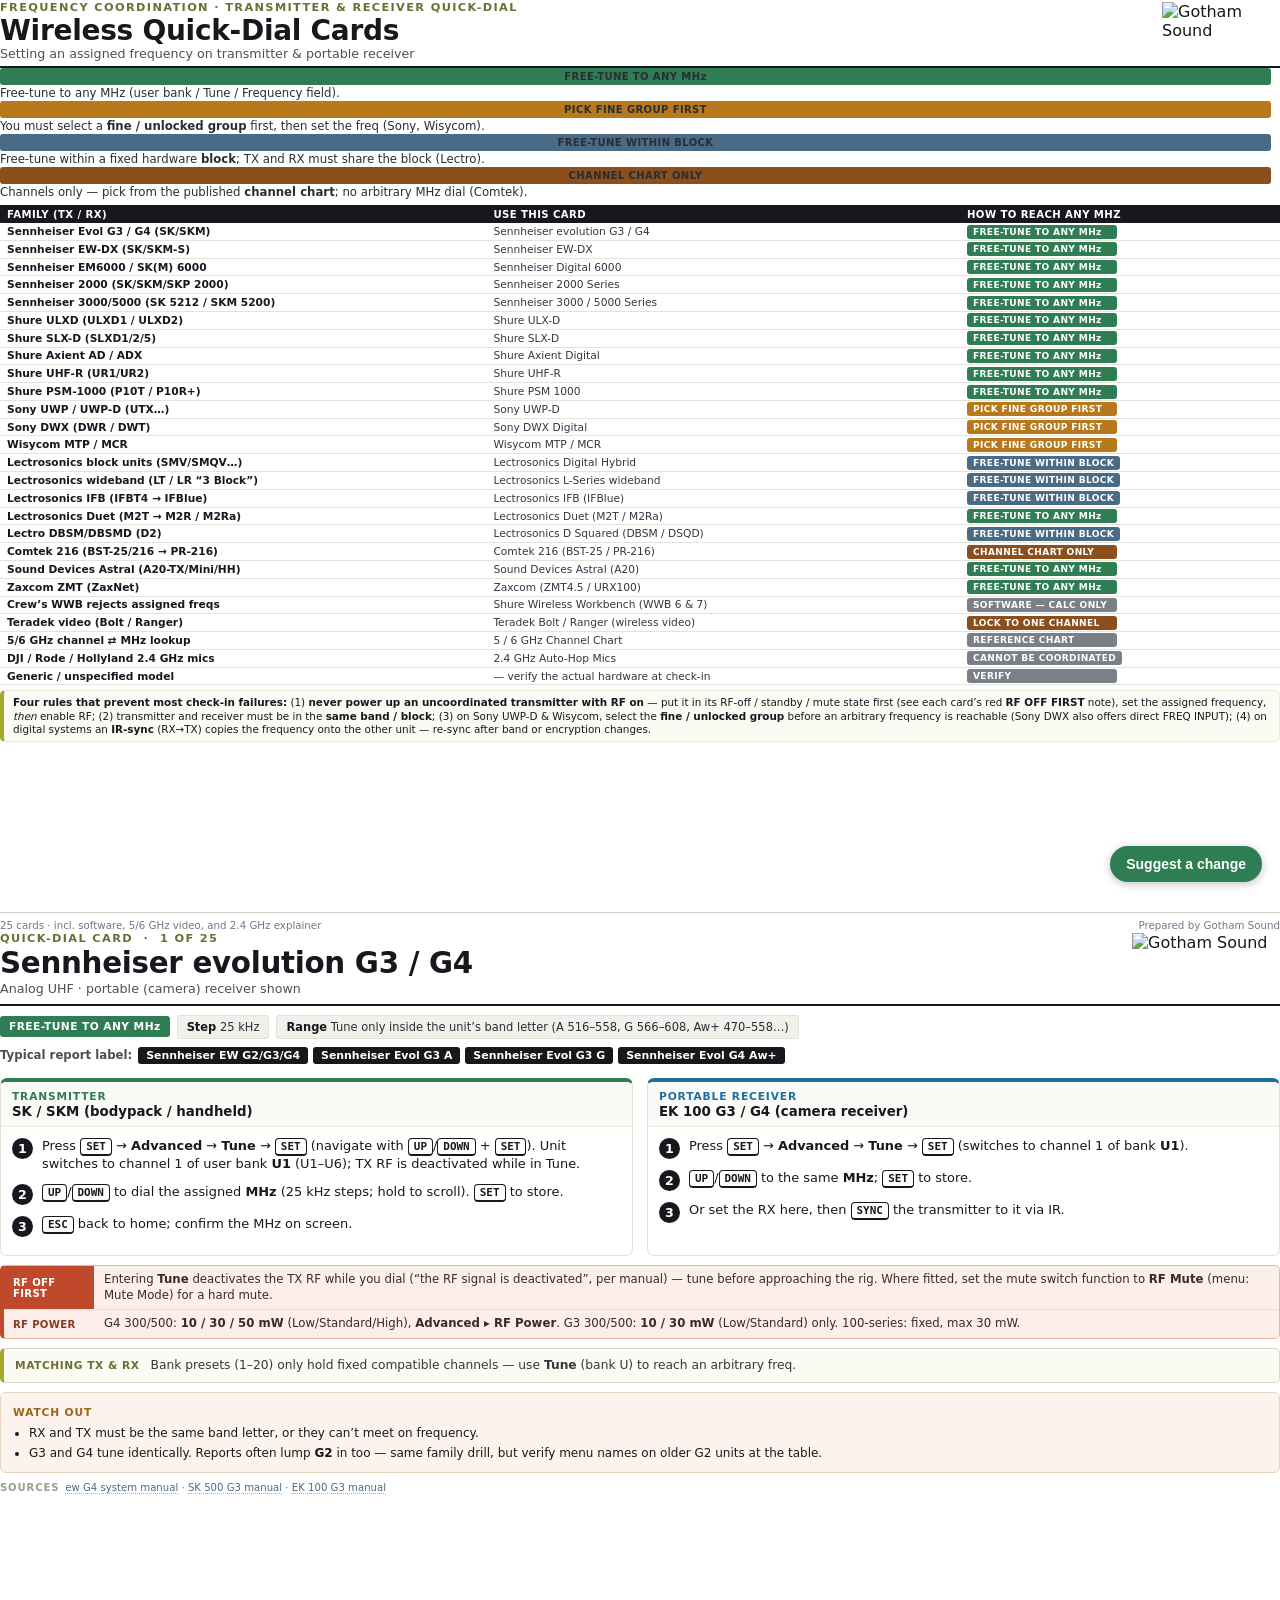
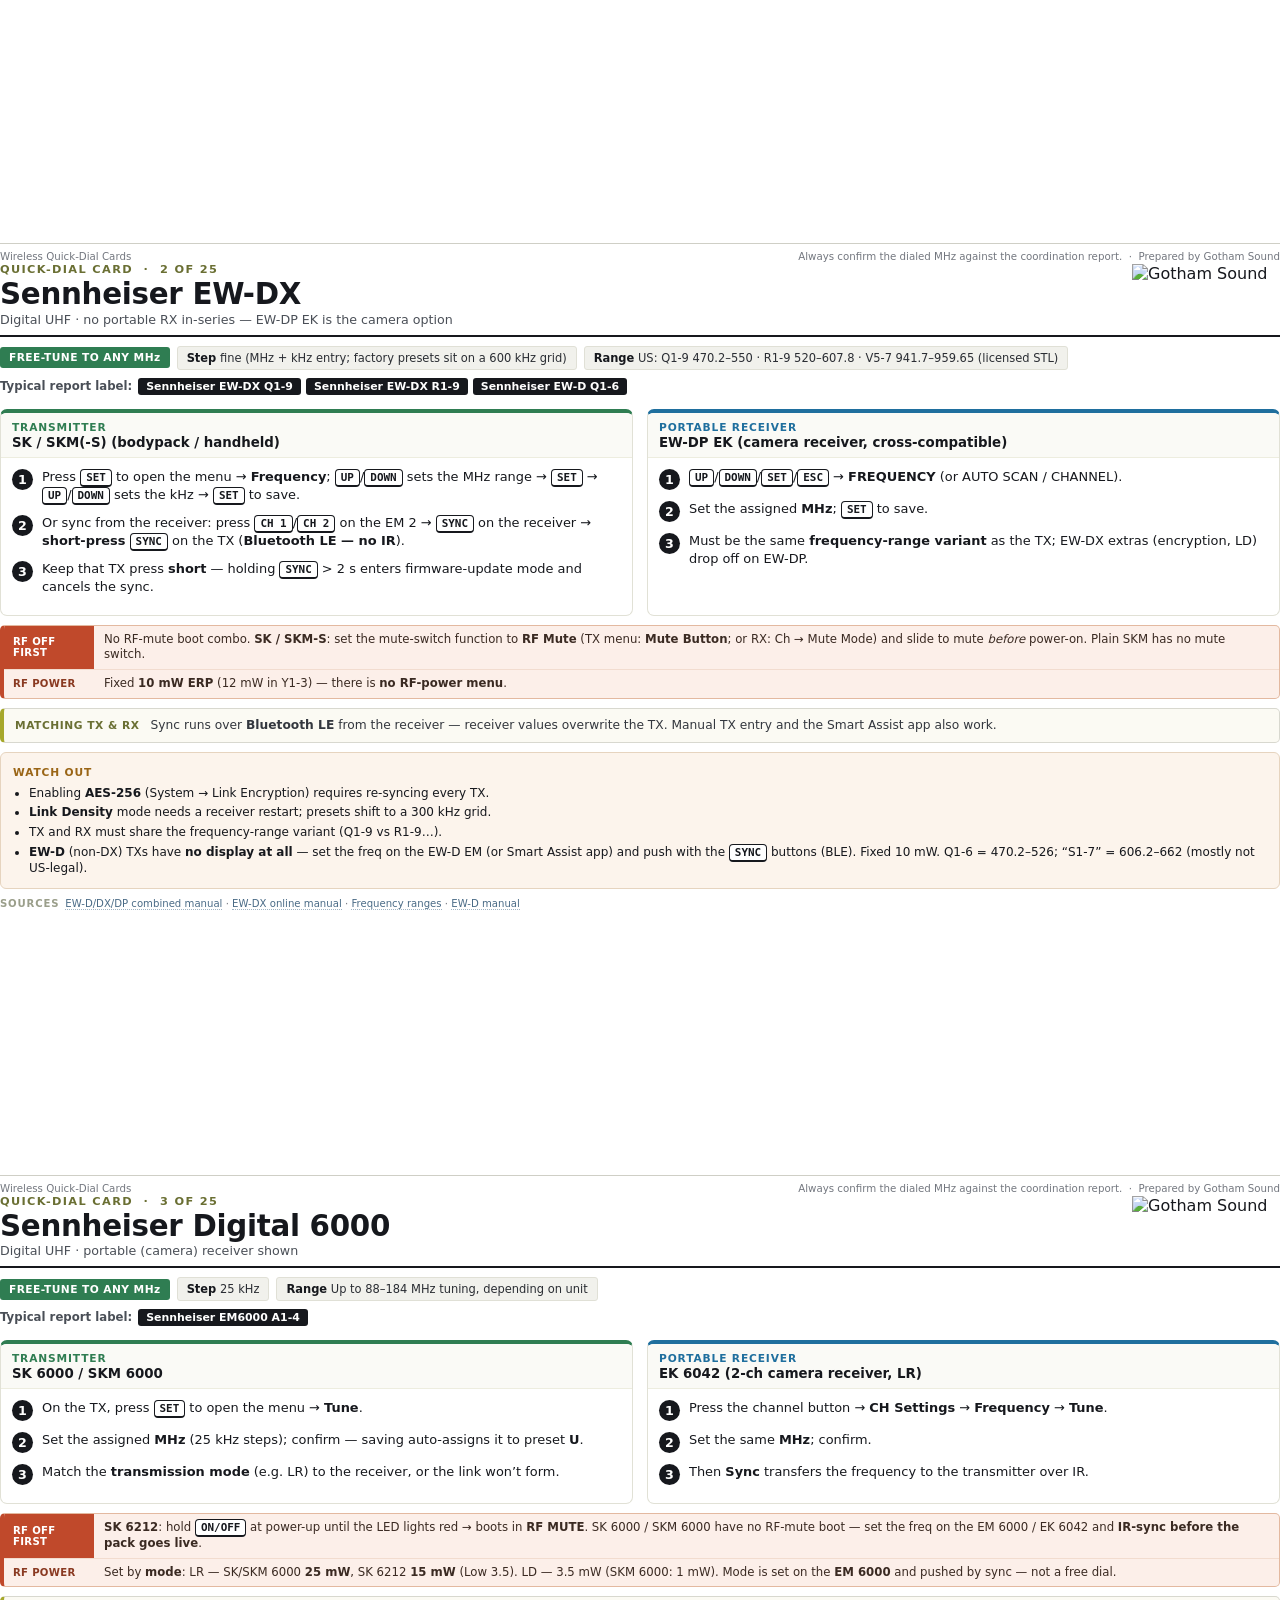
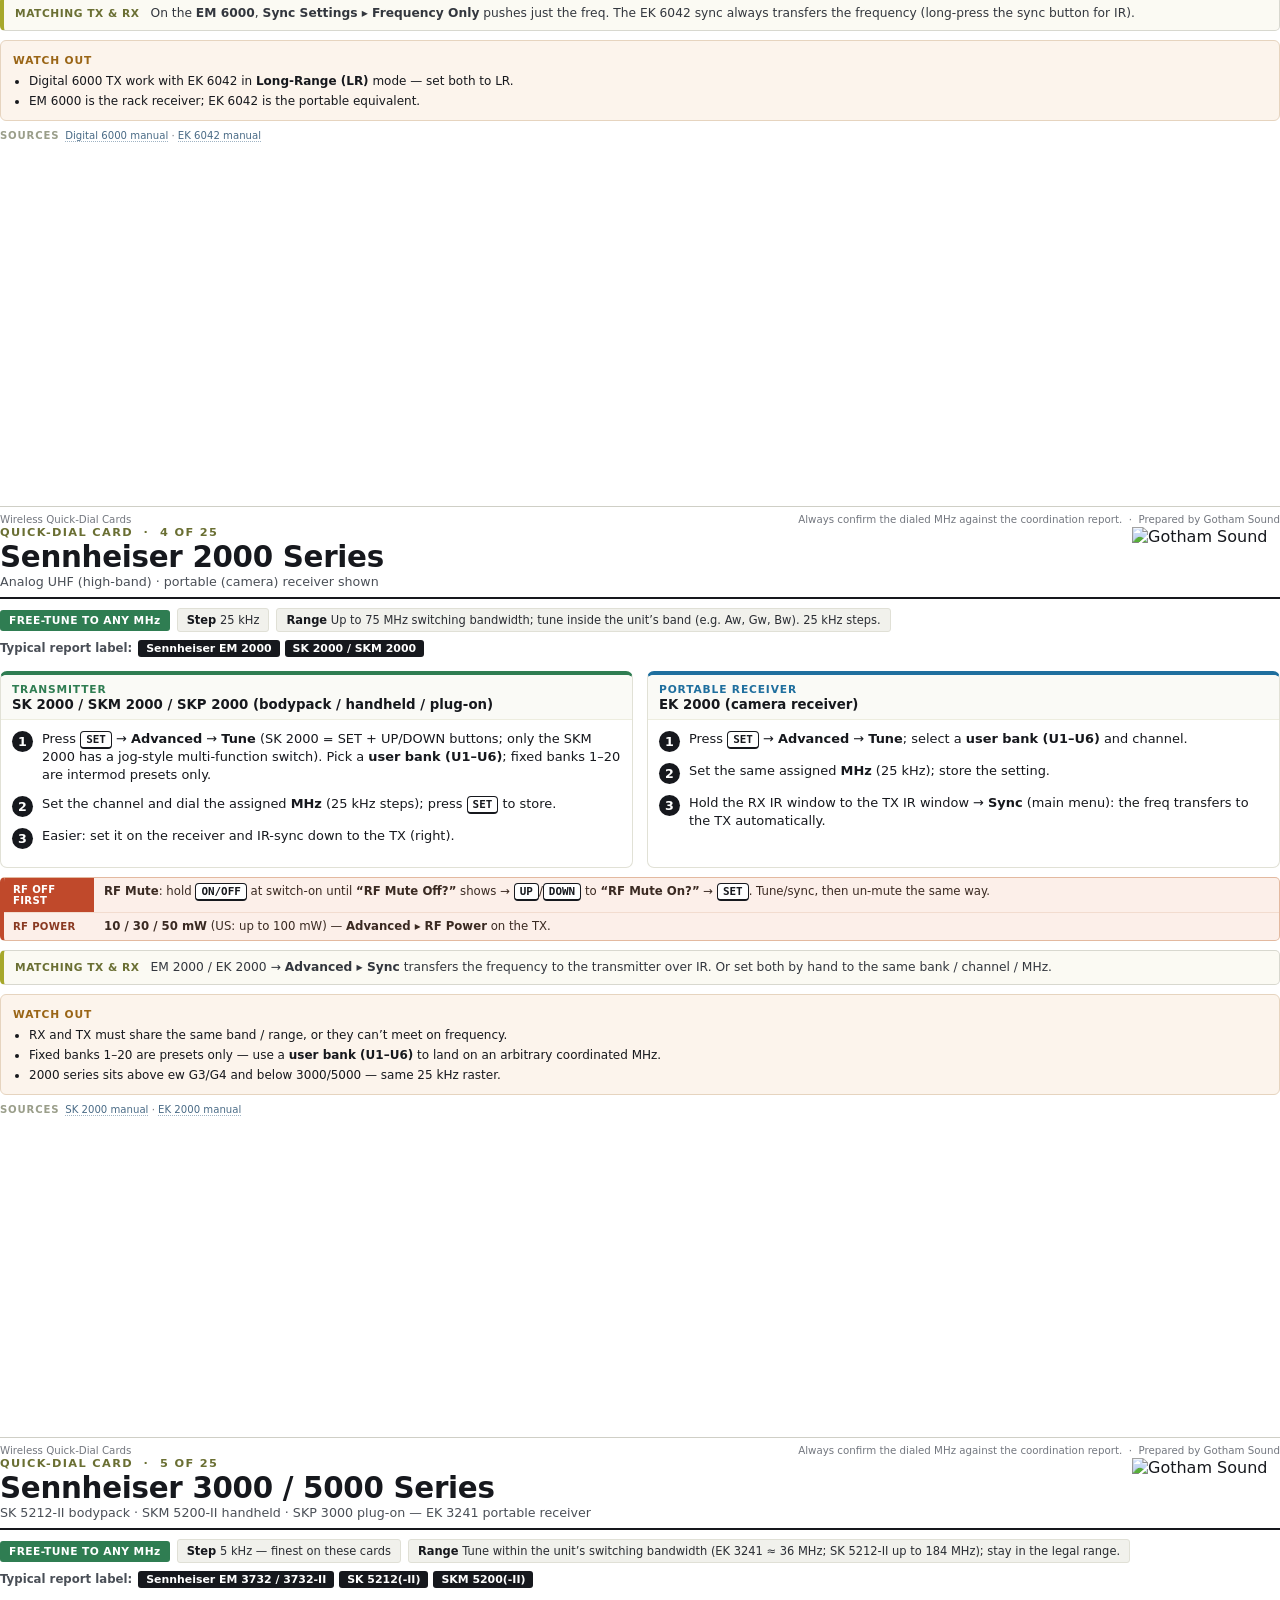
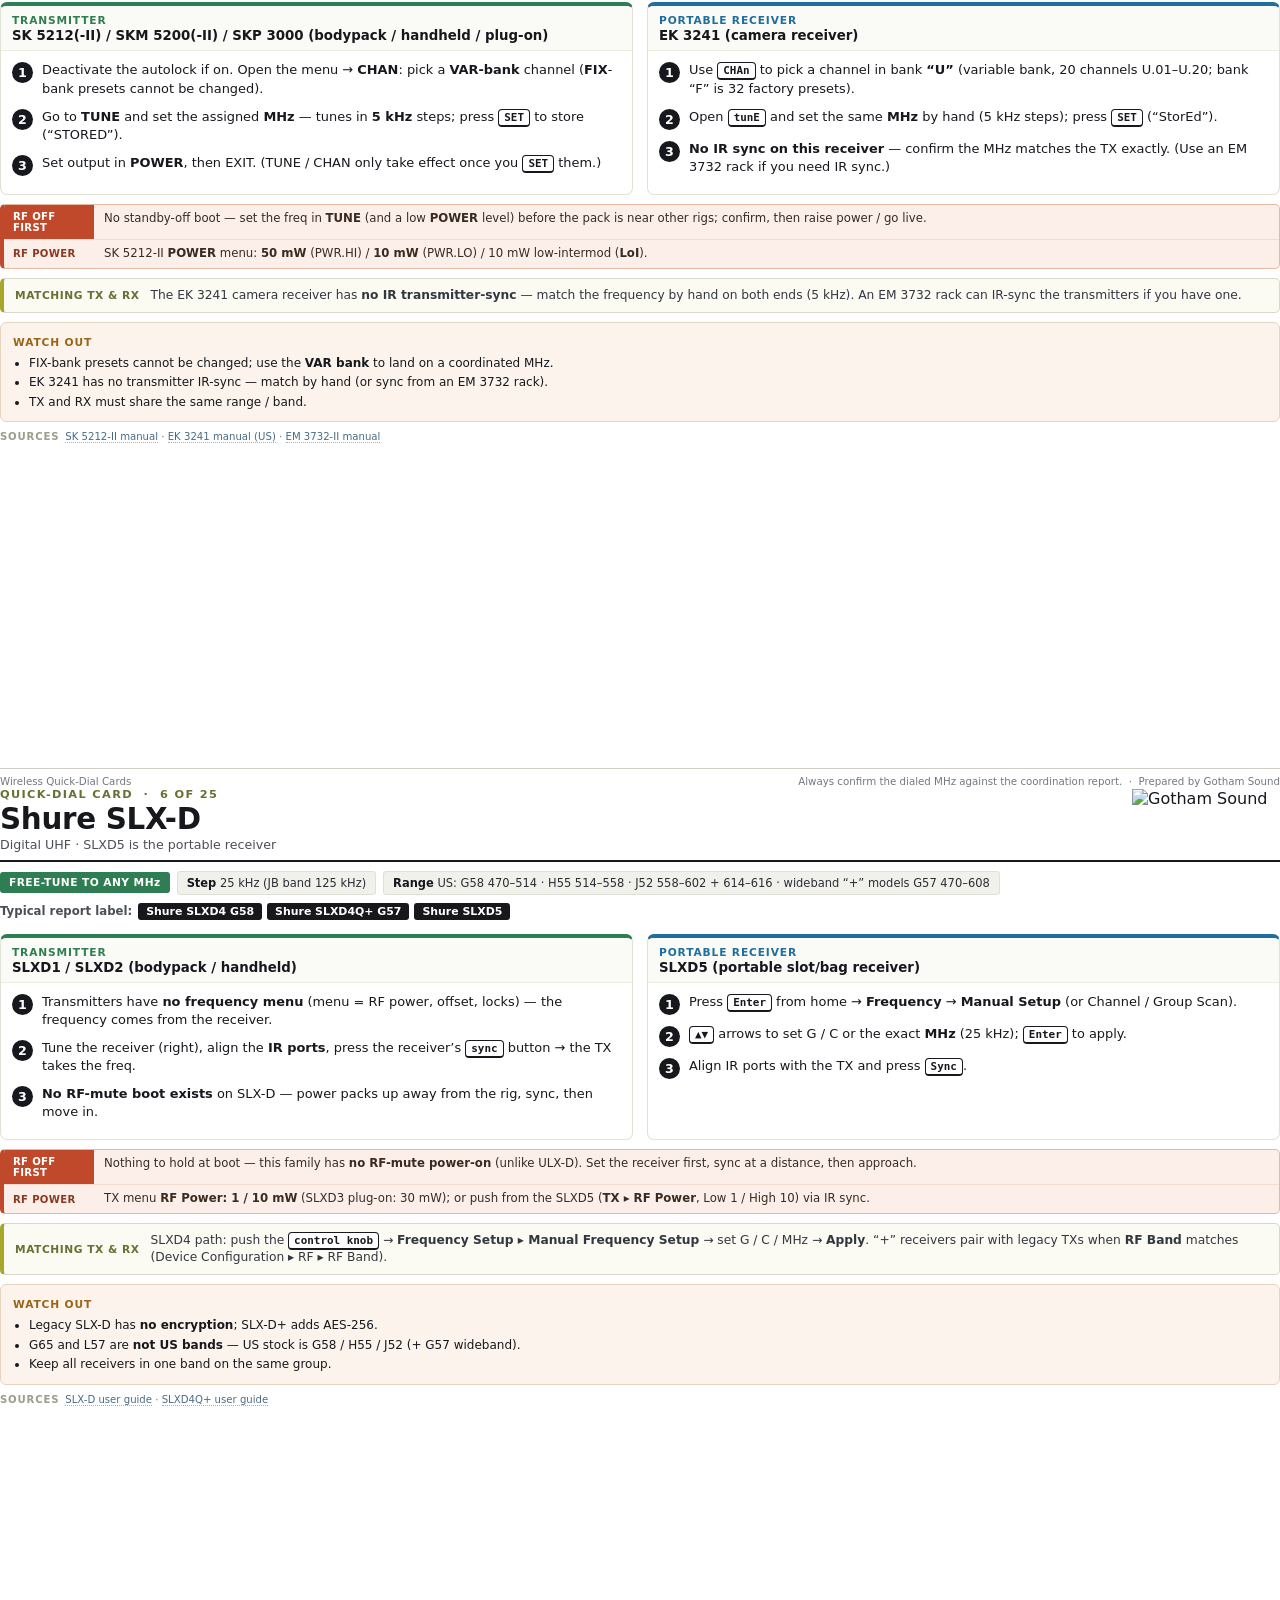
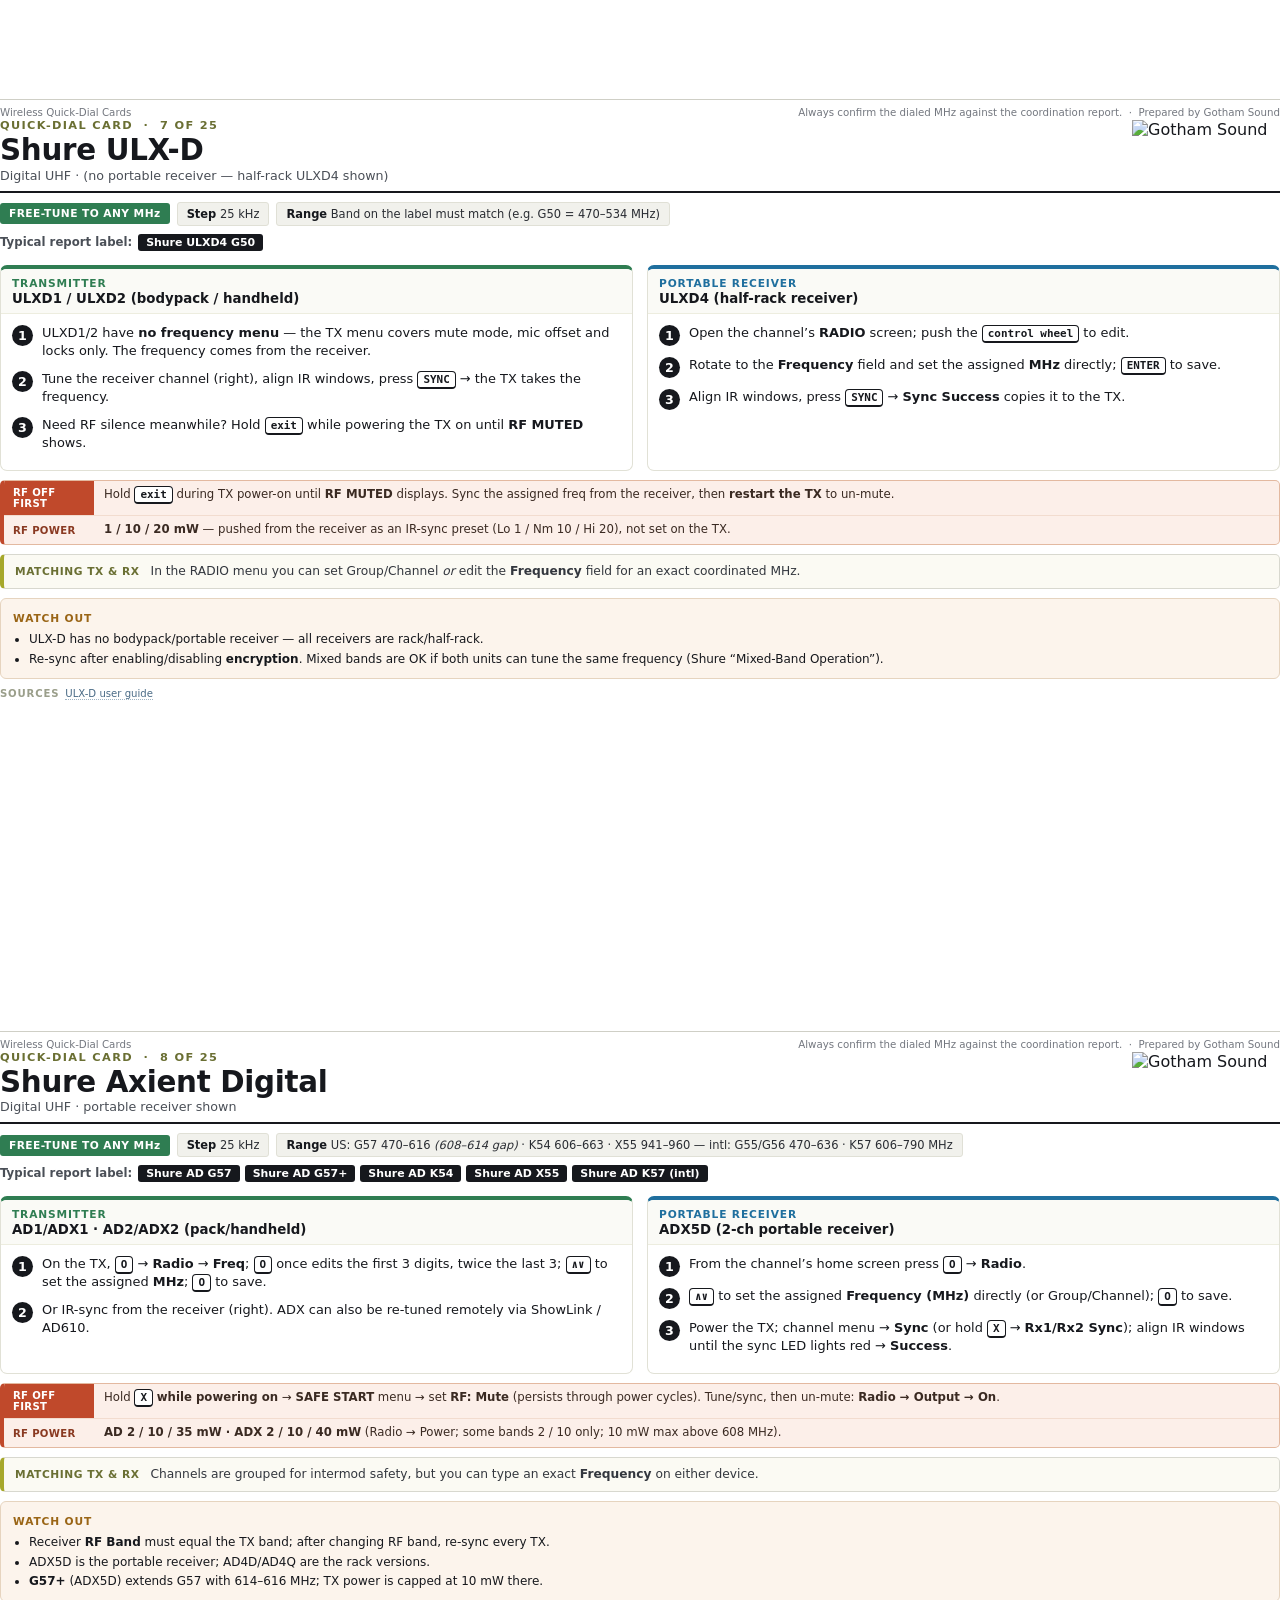
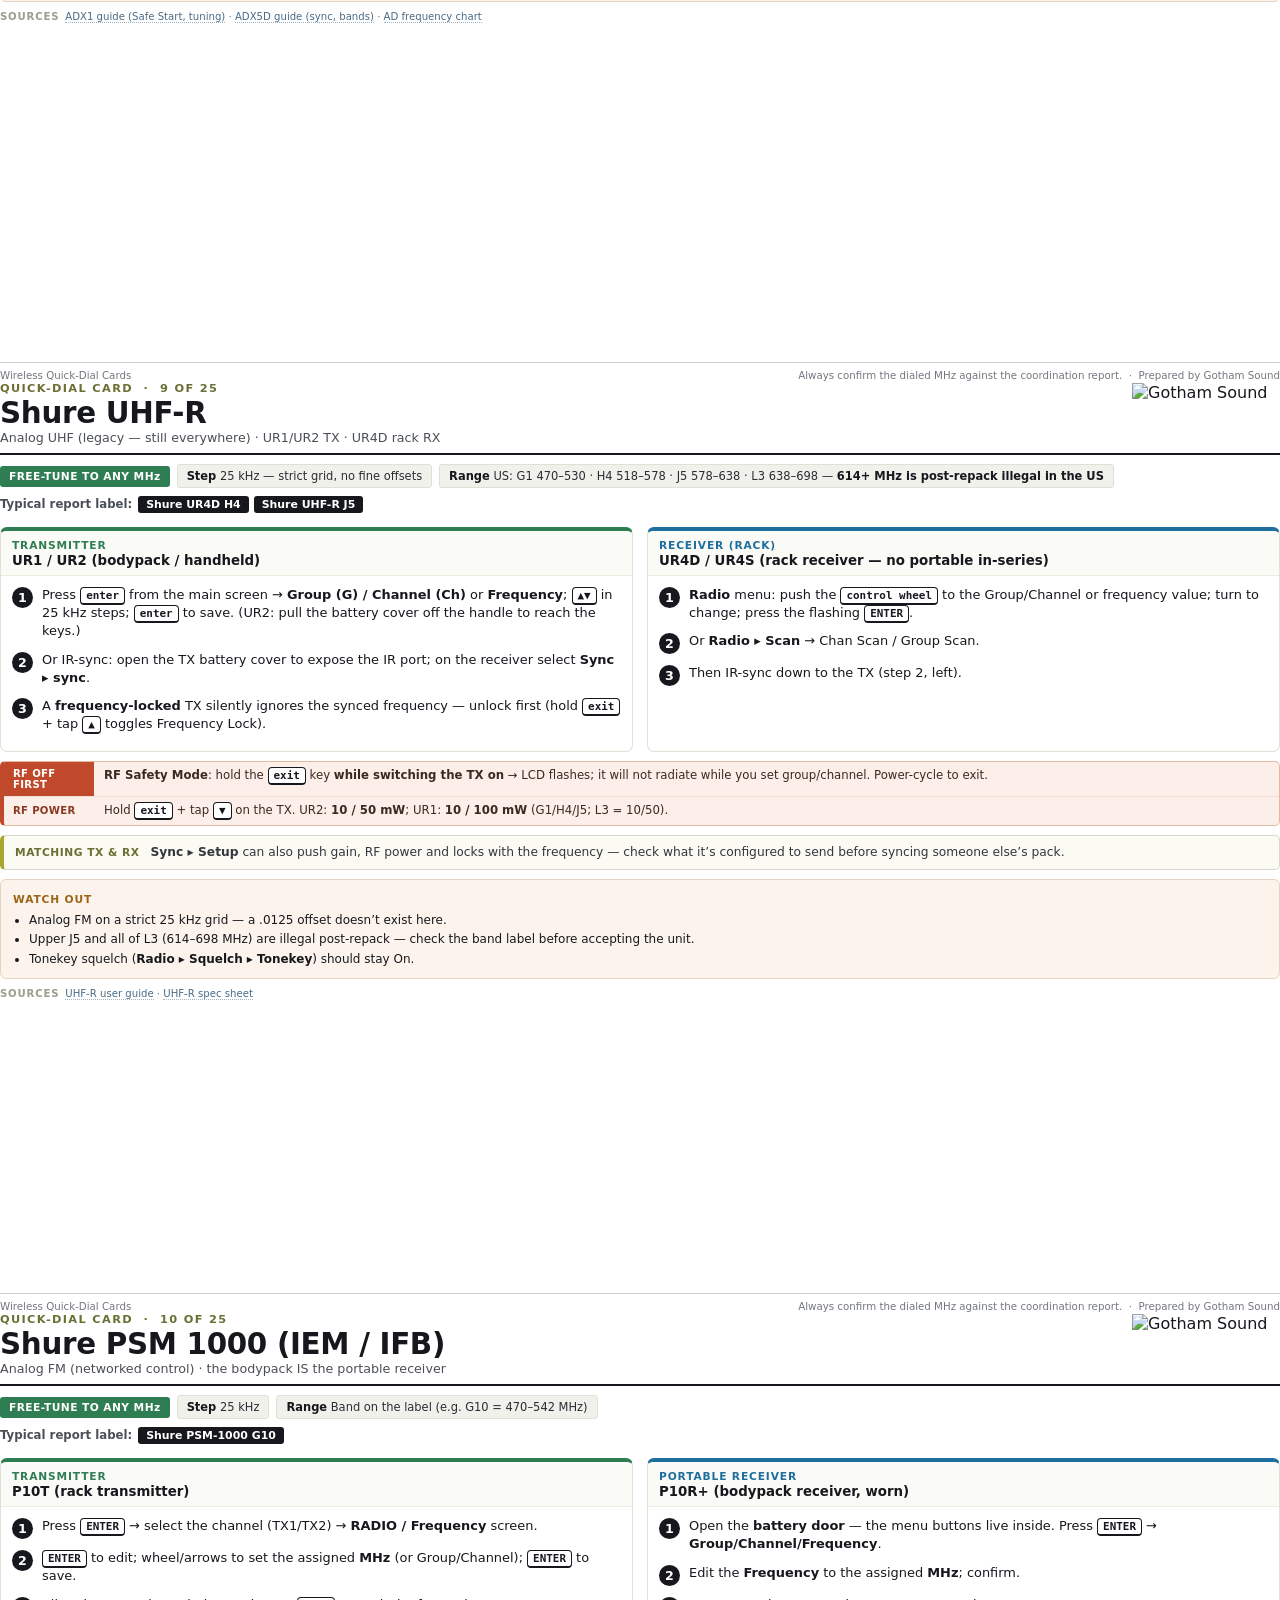
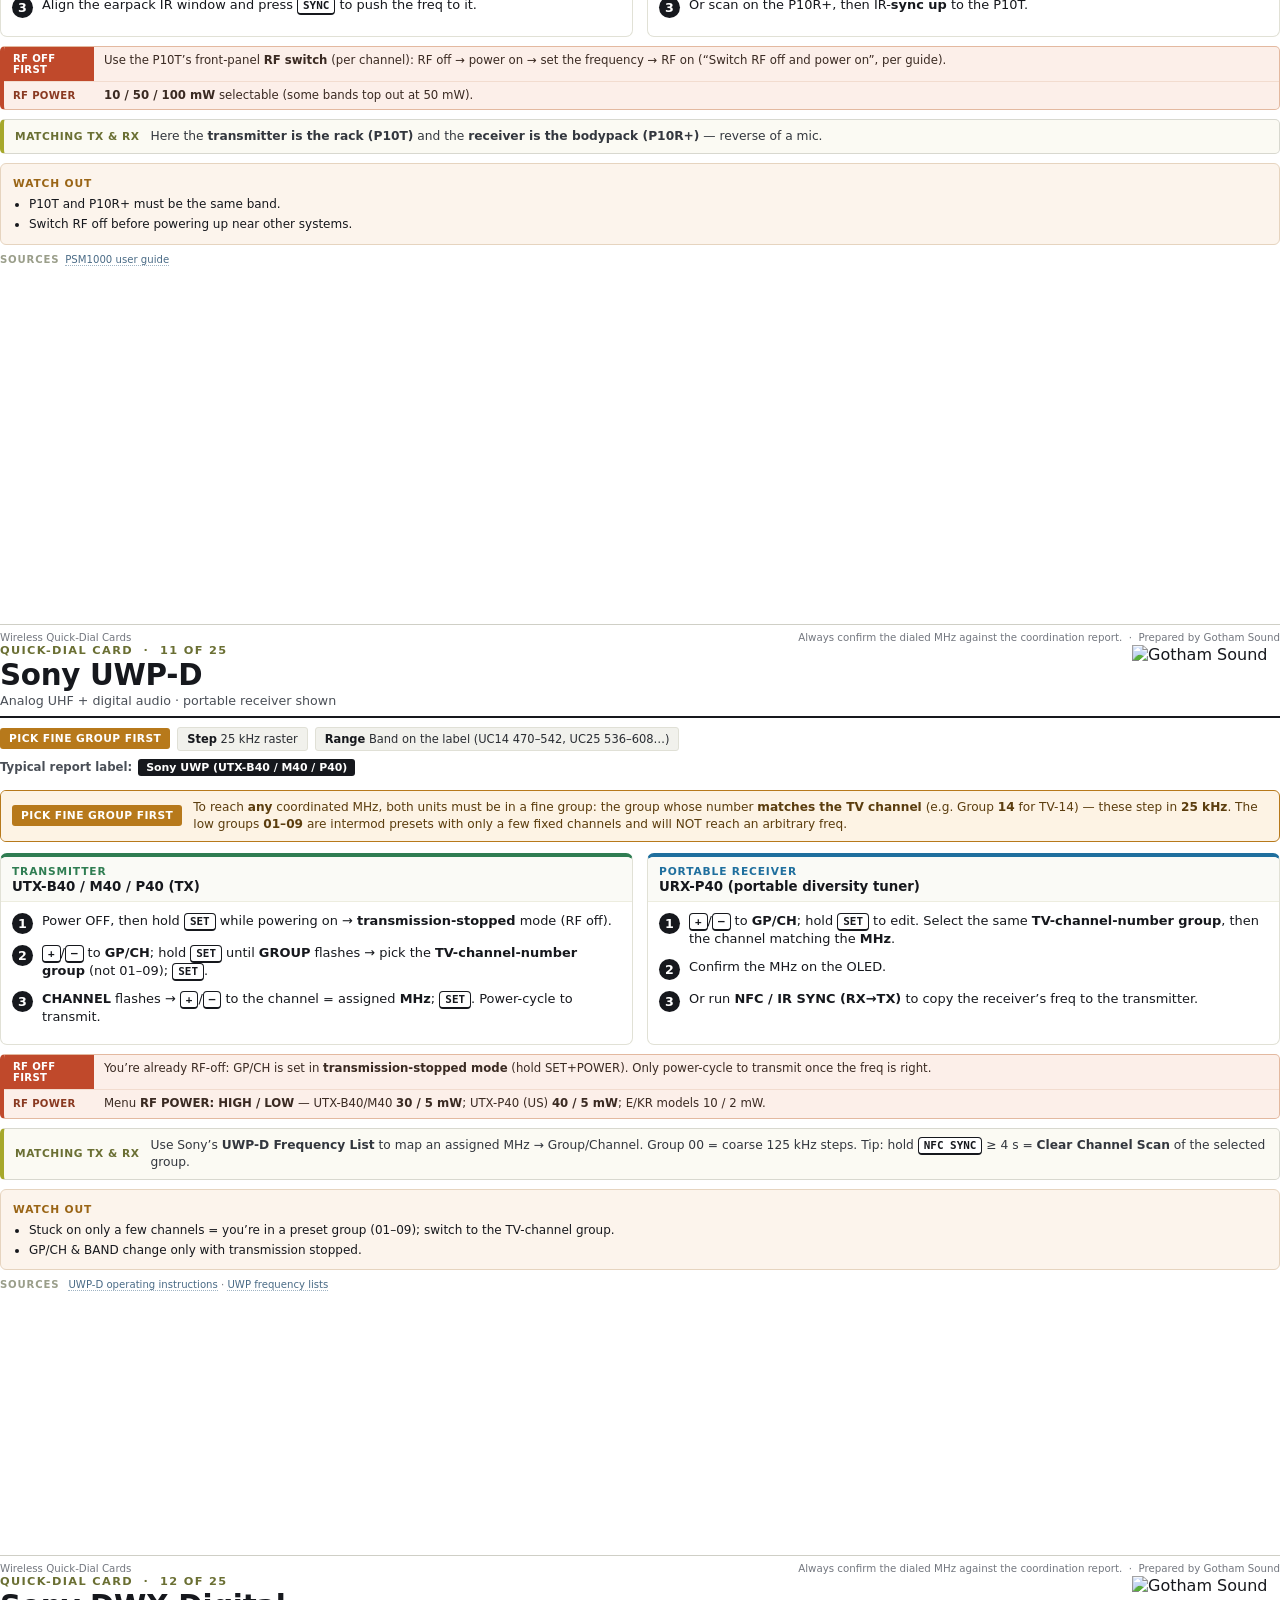
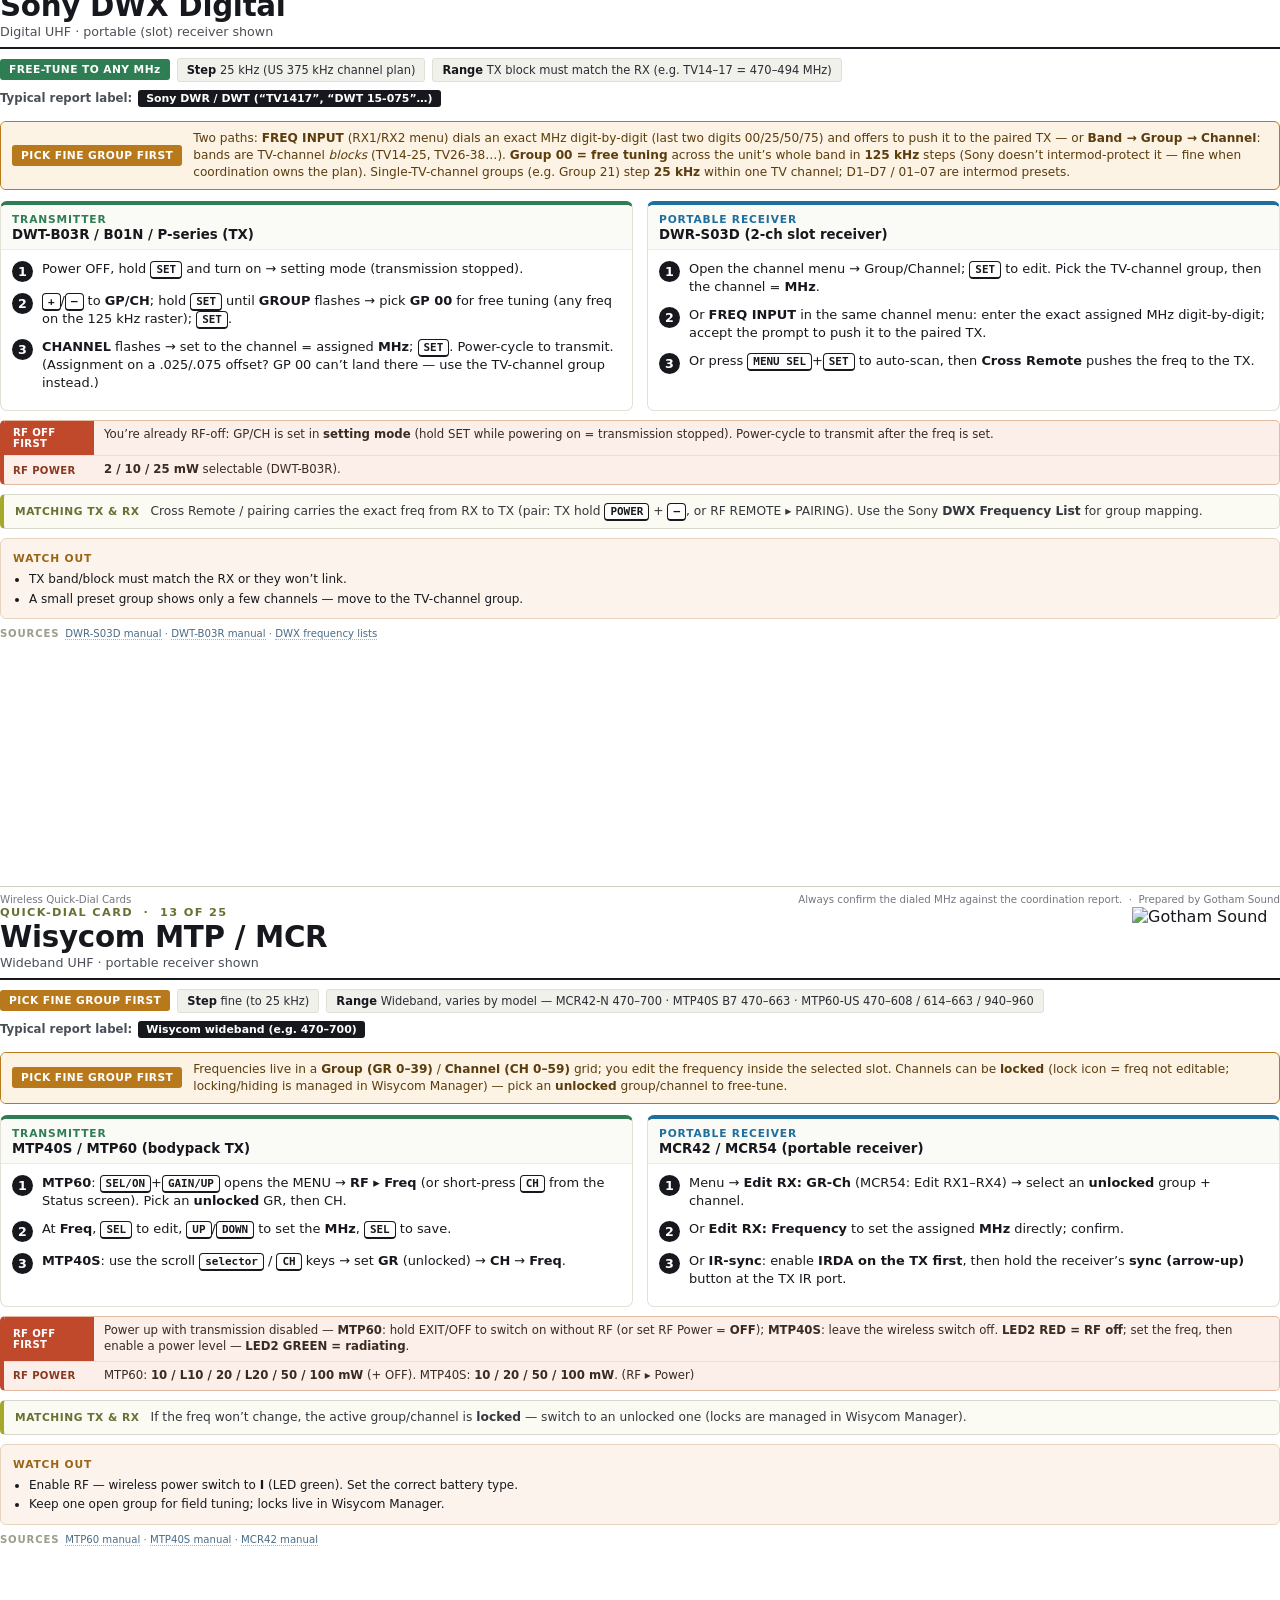
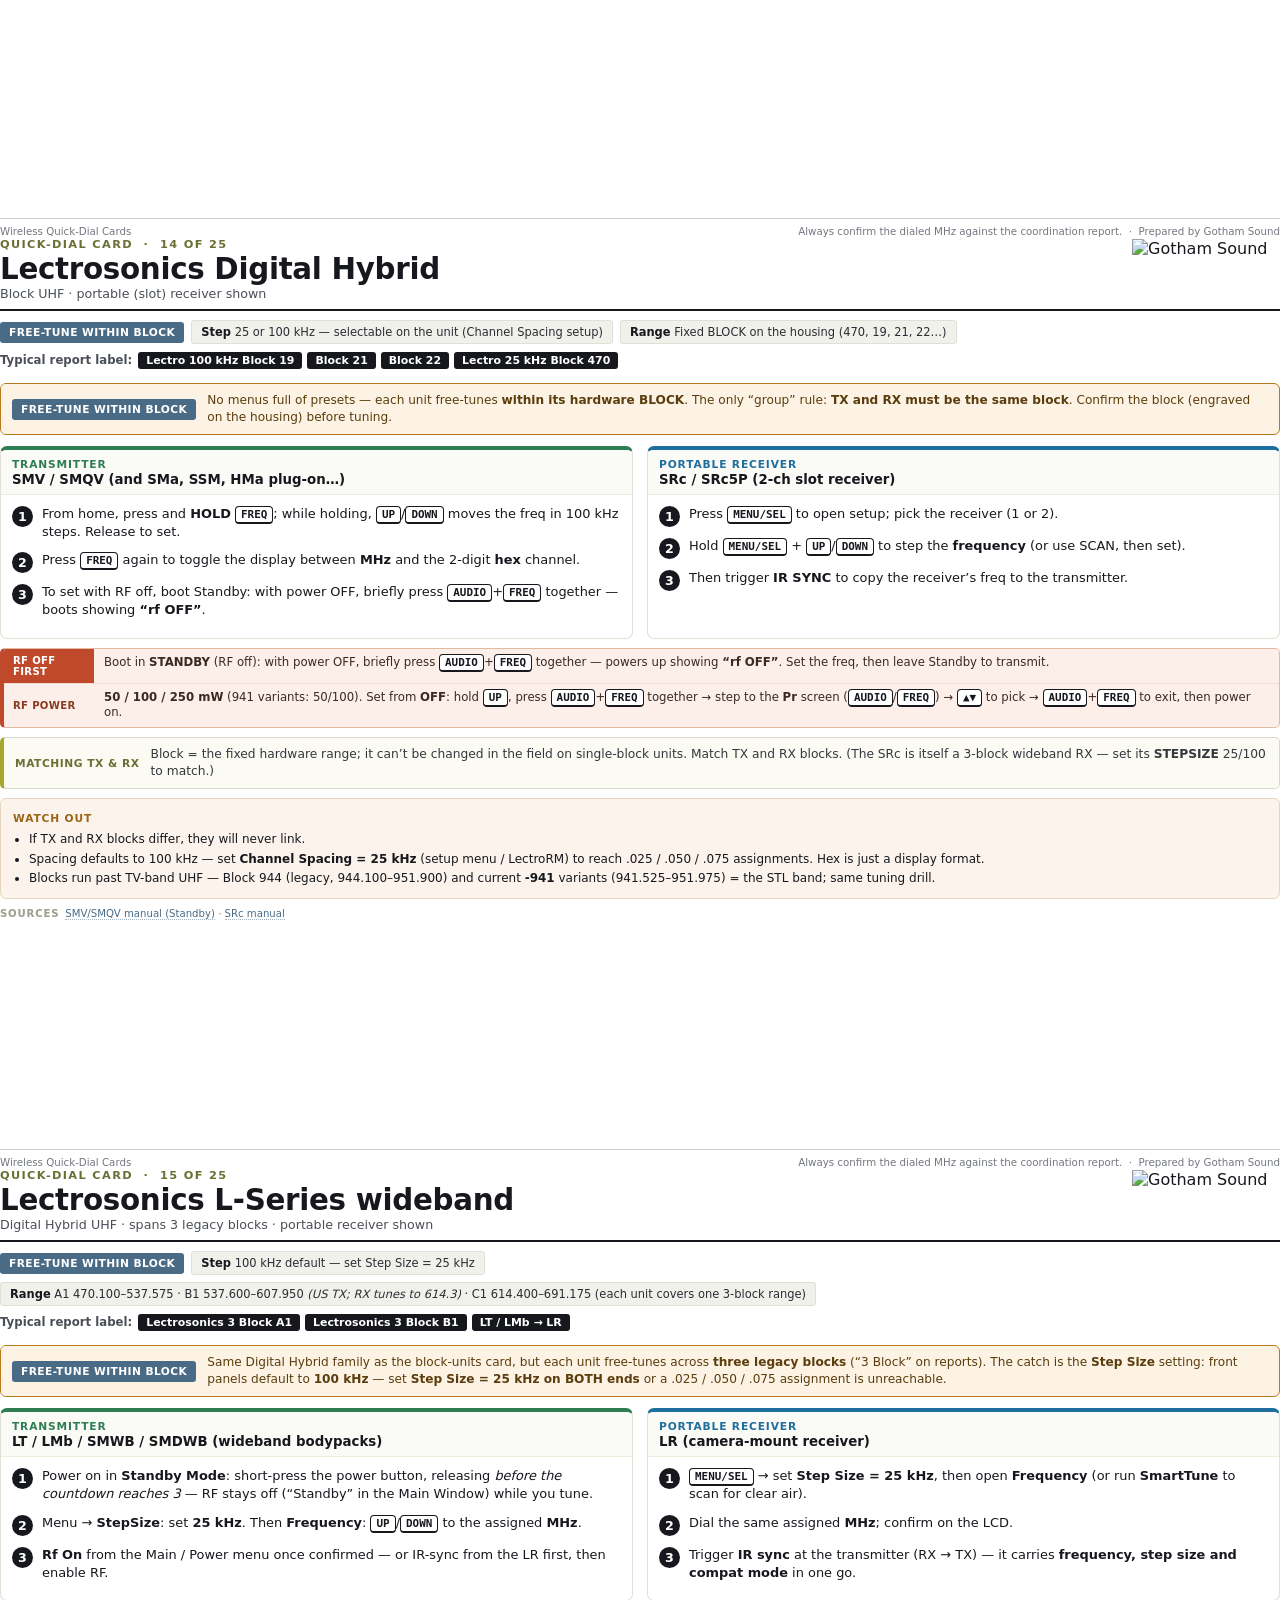
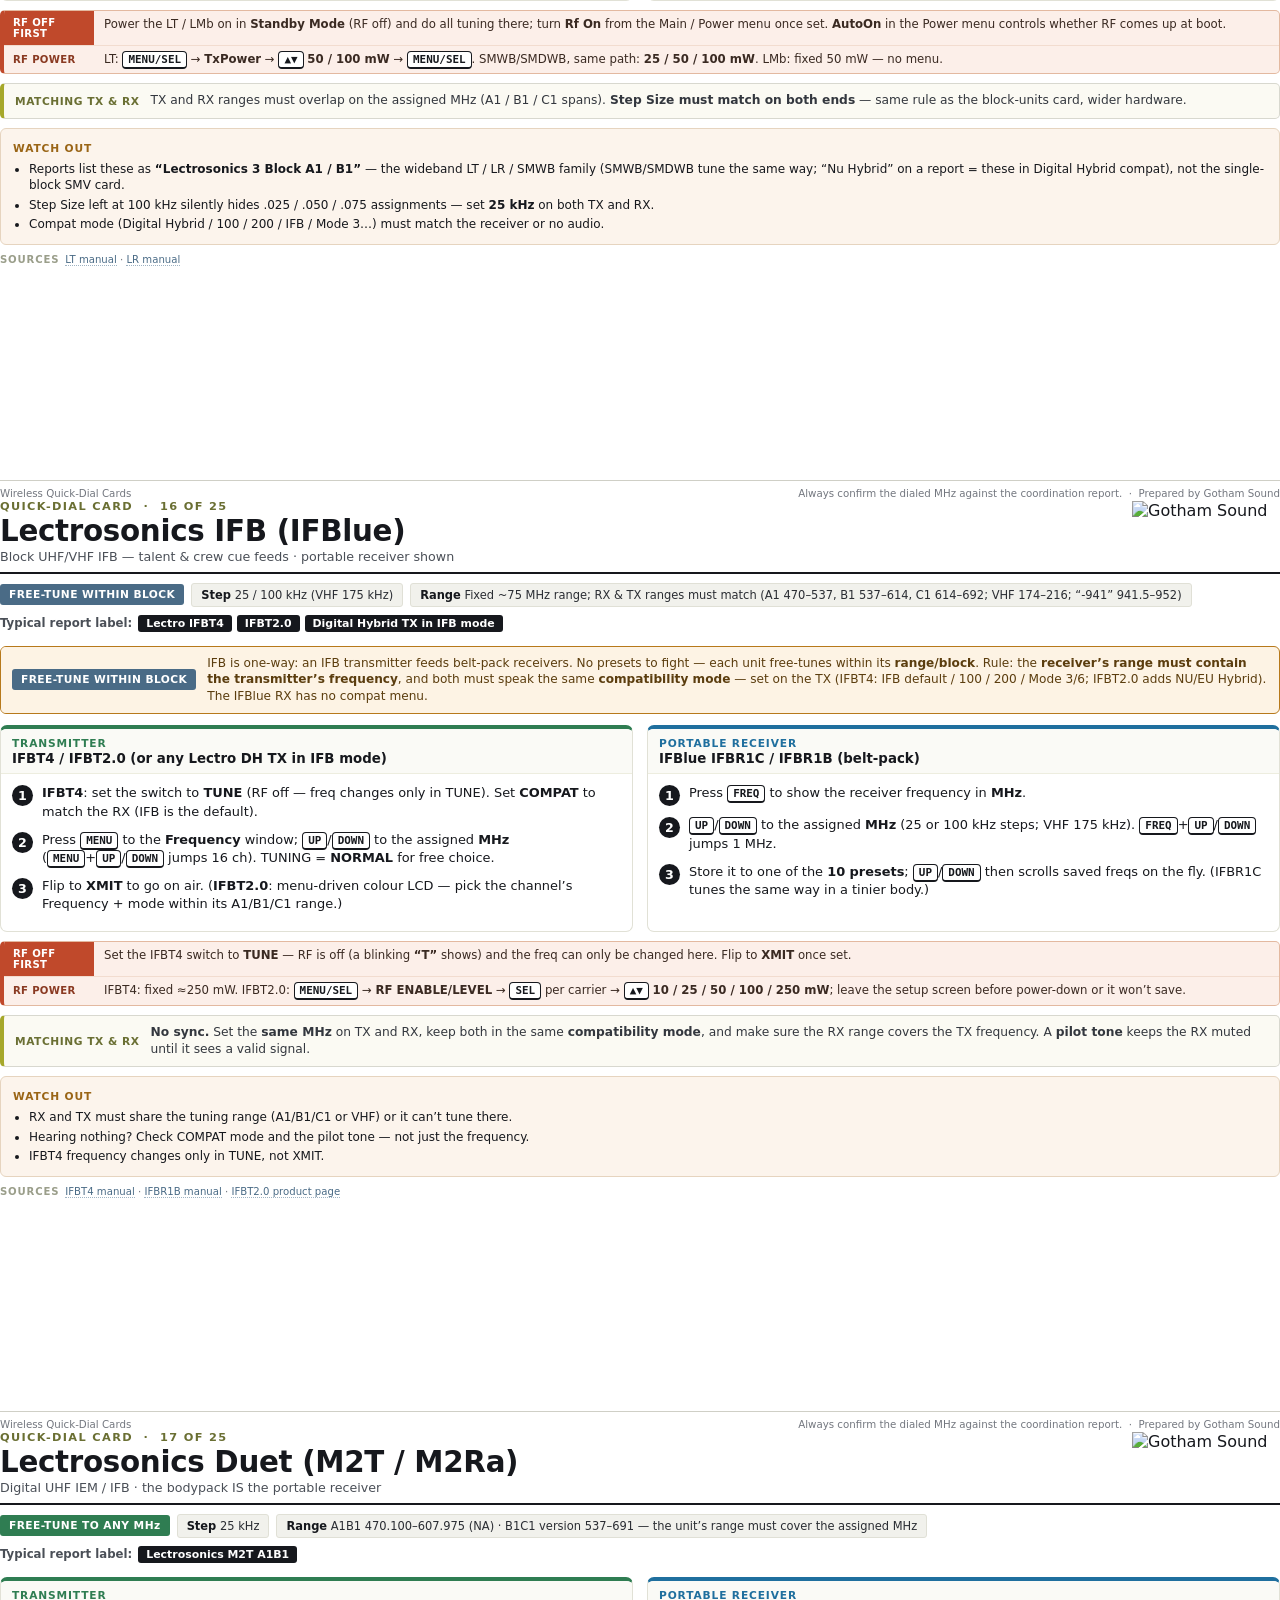
==== commit 8db5a4bf: "Fix UWP-D operating instructions source link" ====
--- a/print.html
+++ b/print.html
@@ -21,21 +21,15 @@
 
     <div class="how">
       <b>How to use:</b> when a unit is checked in, find its family below and turn to the card. Each card has
-      <b>two procedures</b> — one for the <b>transmitter</b>, one for the <b>portable receiver</b> — each set up to dial
-      an
-      <i>arbitrary</i> assigned frequency, not just a preset. The colored tag says how that family reaches an arbitrary
-      MHz.
+      <b>two procedures</b> — one for the <b>transmitter</b>, one for the <b>portable receiver</b> — each set up to dial an
+      <i>arbitrary</i> assigned frequency, not just a preset. The colored tag says how that family reaches an arbitrary MHz.
     </div>
 
     <div class="legend">
-      <span class="tag t-tune">FREE-TUNE TO ANY MHz</span><span>Free-tune to any MHz (user bank / Tune / Frequency
-        field).</span>
-      <span class="tag t-grp">PICK FINE GROUP FIRST</span><span>You must select a <b>fine / unlocked group</b> first,
-        then set the freq (Sony, Wisycom).</span>
-      <span class="tag t-blk">FREE-TUNE WITHIN BLOCK</span><span>Free-tune within a fixed hardware <b>block</b>; TX and
-        RX must share the block (Lectro).</span>
-      <span class="tag t-chan">CHANNEL CHART ONLY</span><span>Channels only — pick from the published <b>channel
-          chart</b>; no arbitrary MHz dial (Comtek).</span>
+      <span class="tag t-tune">FREE-TUNE TO ANY MHz</span><span>Free-tune to any MHz (user bank / Tune / Frequency field).</span>
+      <span class="tag t-grp">PICK FINE GROUP FIRST</span><span>You must select a <b>fine / unlocked group</b> first, then set the freq (Sony, Wisycom).</span>
+      <span class="tag t-blk">FREE-TUNE WITHIN BLOCK</span><span>Free-tune within a fixed hardware <b>block</b>; TX and RX must share the block (Lectro).</span>
+      <span class="tag t-chan">CHANNEL CHART ONLY</span><span>Channels only — pick from the published <b>channel chart</b>; no arbitrary MHz dial (Comtek).</span>
     </div>
 
     <table class="router">
@@ -182,13 +176,10 @@
 
     <div class="genrule">
       <b>Four rules that prevent most check-in failures:</b>
-      (1) <b>never power up an uncoordinated transmitter with RF on</b> — put it in its RF-off / standby / mute state
-      first (see each card’s red <b>RF OFF FIRST</b> note), set the assigned frequency, <i>then</i> enable RF;
+      (1) <b>never power up an uncoordinated transmitter with RF on</b> — put it in its RF-off / standby / mute state first (see each card’s red <b>RF OFF FIRST</b> note), set the assigned frequency, <i>then</i> enable RF;
       (2) transmitter and receiver must be in the <b>same band / block</b>;
-      (3) on Sony UWP-D &amp; Wisycom, select the <b>fine / unlocked group</b> before an arbitrary frequency is
-      reachable (Sony DWX also offers direct FREQ INPUT);
-      (4) on digital systems an <b>IR-sync</b> (RX→TX) copies the frequency onto the other unit — re-sync after band or
-      encryption changes.
+      (3) on Sony UWP-D &amp; Wisycom, select the <b>fine / unlocked group</b> before an arbitrary frequency is reachable (Sony DWX also offers direct FREQ INPUT);
+      (4) on digital systems an <b>IR-sync</b> (RX→TX) copies the frequency onto the other unit — re-sync after band or encryption changes.
     </div>
 
     <footer class="foot">
@@ -196,6 +187,7 @@
       <span>Prepared by Gotham Sound</span>
     </footer>
   </section>
+
   <section class="sheet">
     <header class="head">
       <div class="head-l">
@@ -209,14 +201,12 @@
     <div class="meta">
       <span class="tag t-tune">FREE-TUNE TO ANY MHz</span>
       <span class="pill"><b>Step</b> 25 kHz</span>
-      <span class="pill"><b>Range</b> Tune only inside the unit’s band letter (A 516–558, G 566–608, Aw+
-        470–558…)</span>
-    </div>
-
-    <div class="labelrow"><span class="ll">Typical report label:</span><span class="chip">Sennheiser EW
-        G2/G3/G4</span><span class="chip">Sennheiser Evol G3 A</span><span class="chip">Sennheiser Evol G3 G</span><span
-        class="chip">Sennheiser Evol G4 Aw+</span></div>
-
+      <span class="pill"><b>Range</b> Tune only inside the unit’s band letter (A 516–558, G 566–608, Aw+ 470–558…)</span>
+    </div>
+
+    <div class="labelrow">
+      <span class="ll">Typical report label:</span><span class="chip">Sennheiser EW G2/G3/G4</span><span class="chip">Sennheiser Evol G3 A</span><span class="chip">Sennheiser Evol G3 G</span><span class="chip">Sennheiser Evol G4 Aw+</span>
+    </div>
 
     <div class="procs">
       <div class="proc tx">
@@ -224,59 +214,49 @@
           <span class="proc-m">SK / SKM (bodypack / handheld)</span>
         </div>
         <ol class="steps">
-          <li><span class="num">1</span><span class="txt">Press <kbd>SET</kbd> → <b>Advanced</b> → <b>Tune</b> →
-              <kbd>SET</kbd> (navigate with <kbd>UP</kbd>/<kbd>DOWN</kbd> + <kbd>SET</kbd>). Unit switches to channel 1
-              of user bank <b>U1</b> (U1–U6); TX RF is deactivated while in Tune.</span></li>
-          <li><span class="num">2</span><span class="txt"><kbd>UP</kbd>/<kbd>DOWN</kbd> to dial the assigned <b>MHz</b>
-              (25 kHz steps; hold to scroll). <kbd>SET</kbd> to store.</span></li>
-          <li><span class="num">3</span><span class="txt"><kbd>ESC</kbd> back to home; confirm the MHz on screen.</span>
-          </li>
-        </ol>
-      </div>
+          <li><span class="num">1</span><span class="txt">Press <kbd>SET</kbd> → <b>Advanced</b> → <b>Tune</b> → <kbd>SET</kbd> (navigate with <kbd>UP</kbd>/<kbd>DOWN</kbd> + <kbd>SET</kbd>). Unit switches to channel 1 of user bank <b>U1</b> (U1–U6); TX RF is deactivated while in Tune.</span></li>
+          <li><span class="num">2</span><span class="txt"><kbd>UP</kbd>/<kbd>DOWN</kbd> to dial the assigned <b>MHz</b> (25 kHz steps; hold to scroll). <kbd>SET</kbd> to store.</span></li>
+          <li><span class="num">3</span><span class="txt"><kbd>ESC</kbd> back to home; confirm the MHz on screen.</span></li>
+        </ol>
+      </div>
+
       <div class="proc rx">
         <div class="proc-h"><span class="proc-k">PORTABLE RECEIVER</span>
           <span class="proc-m">EK 100 G3 / G4 (camera receiver)</span>
         </div>
         <ol class="steps">
-          <li><span class="num">1</span><span class="txt">Press <kbd>SET</kbd> → <b>Advanced</b> → <b>Tune</b> →
-              <kbd>SET</kbd> (switches to channel 1 of bank <b>U1</b>).</span></li>
-          <li><span class="num">2</span><span class="txt"><kbd>UP</kbd>/<kbd>DOWN</kbd> to the same <b>MHz</b>;
-              <kbd>SET</kbd> to store.</span></li>
-          <li><span class="num">3</span><span class="txt">Or set the RX here, then <kbd>SYNC</kbd> the transmitter to it
-              via IR.</span></li>
-        </ol>
-      </div>
-    </div>
-
-    <div class="rfbar">
-      <div class="rf-row"><span class="rf-k rf-warn">RF OFF FIRST</span><span class="rf-v">Entering <b>Tune</b>
-          deactivates the TX RF while you dial (“the RF signal is deactivated”, per manual) — tune before approaching
-          the rig. Where fitted, set the mute switch function to <b>RF Mute</b> (menu: Mute Mode) for a hard
-          mute.</span></div>
-      <div class="rf-row"><span class="rf-k">RF POWER</span><span class="rf-v">G4 300/500: <b>10 / 30 / 50 mW</b>
-          (Low/Standard/High), <b>Advanced ▸ RF Power</b>. G3 300/500: <b>10 / 30 mW</b> (Low/Standard) only.
-          100-series: fixed, max 30 mW.</span></div>
-    </div>
-
-    <div class="linkbar"><span class="lk-t">MATCHING TX &amp; RX</span><span>Bank presets (1–20) only hold fixed
-        compatible channels — use <b>Tune</b> (bank U) to reach an arbitrary freq.</span></div>
+          <li><span class="num">1</span><span class="txt">Press <kbd>SET</kbd> → <b>Advanced</b> → <b>Tune</b> → <kbd>SET</kbd> (switches to channel 1 of bank <b>U1</b>).</span></li>
+          <li><span class="num">2</span><span class="txt"><kbd>UP</kbd>/<kbd>DOWN</kbd> to the same <b>MHz</b>; <kbd>SET</kbd> to store.</span></li>
+          <li><span class="num">3</span><span class="txt">Or set the RX here, then <kbd>SYNC</kbd> the transmitter to it via IR.</span></li>
+        </ol>
+      </div>
+    </div>
+
+    <div class="rfbar">
+      <div class="rf-row">
+        <span class="rf-k rf-warn">RF OFF FIRST</span><span class="rf-v">Entering <b>Tune</b> deactivates the TX RF while you dial (“the RF signal is deactivated”, per manual) — tune before approaching the rig. Where fitted, set the mute switch function to <b>RF Mute</b> (menu: Mute Mode) for a hard mute.</span>
+      </div>
+
+      <div class="rf-row">
+        <span class="rf-k">RF POWER</span><span class="rf-v">G4 300/500: <b>10 / 30 / 50 mW</b> (Low/Standard/High), <b>Advanced ▸ RF Power</b>. G3 300/500: <b>10 / 30 mW</b> (Low/Standard) only. 100-series: fixed, max 30 mW.</span>
+      </div>
+    </div>
+
+    <div class="linkbar">
+      <span class="lk-t">MATCHING TX &amp; RX</span><span>Bank presets (1–20) only hold fixed compatible channels — use <b>Tune</b> (bank U) to reach an arbitrary freq.</span>
+    </div>
 
     <div class="watch">
       <span class="w-t">WATCH OUT</span>
       <ul>
         <li>RX and TX must be the same band letter, or they can’t meet on frequency.</li>
-        <li>G3 and G4 tune identically. Reports often lump <b>G2</b> in too — same family drill, but verify menu names
-          on older G2 units at the table.</li>
-      </ul>
-    </div>
-
-    <div class="sources"><span class="s-t">SOURCES</span><a
-        href="https://docs.cloud.sennheiser.com/en-us/ew-g4/ew-g4_bedienungsanleitung_12_2025_en.pdf">ew G4 system
-        manual</a> · <a
-        href="https://web.archive.org/web/2025/https://assets.sennheiser.com/global-downloads/file/10828/SK_500_G3_Manual_12_2016_EN.pdf">SK
-        500 G3 manual</a> · <a
-        href="https://web.archive.org/web/2021/https://assets.sennheiser.com/global-downloads/file/6358/EK_100_G3_Manual_12_2016_EN.pdf">EK
-        100 G3 manual</a></div>
+        <li>G3 and G4 tune identically. Reports often lump <b>G2</b> in too — same family drill, but verify menu names on older G2 units at the table.</li>
+      </ul>
+    </div>
+
+    <div class="sources">
+      <span class="s-t">SOURCES</span><a href="https://docs.cloud.sennheiser.com/en-us/ew-g4/ew-g4_bedienungsanleitung_12_2025_en.pdf">ew G4 system manual</a> · <a href="https://web.archive.org/web/2025/https://assets.sennheiser.com/global-downloads/file/10828/SK_500_G3_Manual_12_2016_EN.pdf">SK 500 G3 manual</a> · <a href="https://web.archive.org/web/2021/https://assets.sennheiser.com/global-downloads/file/6358/EK_100_G3_Manual_12_2016_EN.pdf">EK 100 G3 manual</a>
+    </div>
 
     <footer class="foot">
       <span>Wireless Quick-Dial Cards</span>
@@ -300,9 +280,9 @@
       <span class="pill"><b>Range</b> US: Q1-9 470.2–550 · R1-9 520–607.8 · V5-7 941.7–959.65 (licensed STL)</span>
     </div>
 
-    <div class="labelrow"><span class="ll">Typical report label:</span><span class="chip">Sennheiser EW-DX
-        Q1-9</span><span class="chip">Sennheiser EW-DX R1-9</span><span class="chip">Sennheiser EW-D Q1-6</span></div>
-
+    <div class="labelrow">
+      <span class="ll">Typical report label:</span><span class="chip">Sennheiser EW-DX Q1-9</span><span class="chip">Sennheiser EW-DX R1-9</span><span class="chip">Sennheiser EW-D Q1-6</span>
+    </div>
 
     <div class="procs">
       <div class="proc tx">
@@ -310,41 +290,37 @@
           <span class="proc-m">SK / SKM(-S) (bodypack / handheld)</span>
         </div>
         <ol class="steps">
-          <li><span class="num">1</span><span class="txt">Press <kbd>SET</kbd> to open the menu → <b>Frequency</b>;
-              <kbd>UP</kbd>/<kbd>DOWN</kbd> sets the MHz range → <kbd>SET</kbd> → <kbd>UP</kbd>/<kbd>DOWN</kbd> sets the
-              kHz → <kbd>SET</kbd> to save.</span></li>
-          <li><span class="num">2</span><span class="txt">Or sync from the receiver: press <kbd>CH 1</kbd>/<kbd>CH
-                2</kbd> on the EM 2 → <kbd>SYNC</kbd> on the receiver → <b>short-press</b> <kbd>SYNC</kbd> on the TX
-              (<b>Bluetooth LE — no IR</b>).</span></li>
-          <li><span class="num">3</span><span class="txt">Keep that TX press <b>short</b> — holding <kbd>SYNC</kbd> &gt;
-              2 s enters firmware-update mode and cancels the sync.</span></li>
-        </ol>
-      </div>
+          <li><span class="num">1</span><span class="txt">Press <kbd>SET</kbd> to open the menu → <b>Frequency</b>; <kbd>UP</kbd>/<kbd>DOWN</kbd> sets the MHz range → <kbd>SET</kbd> → <kbd>UP</kbd>/<kbd>DOWN</kbd> sets the kHz → <kbd>SET</kbd> to save.</span></li>
+          <li><span class="num">2</span><span class="txt">Or sync from the receiver: press <kbd>CH 1</kbd>/<kbd>CH 2</kbd> on the EM 2 → <kbd>SYNC</kbd> on the receiver → <b>short-press</b> <kbd>SYNC</kbd> on the TX (<b>Bluetooth LE — no IR</b>).</span></li>
+          <li><span class="num">3</span><span class="txt">Keep that TX press <b>short</b> — holding <kbd>SYNC</kbd> &gt; 2 s enters firmware-update mode and cancels the sync.</span></li>
+        </ol>
+      </div>
+
       <div class="proc rx">
         <div class="proc-h"><span class="proc-k">PORTABLE RECEIVER</span>
           <span class="proc-m">EW-DP EK (camera receiver, cross-compatible)</span>
         </div>
         <ol class="steps">
-          <li><span class="num">1</span><span class="txt"><kbd>UP</kbd>/<kbd>DOWN</kbd>/<kbd>SET</kbd>/<kbd>ESC</kbd> →
-              <b>FREQUENCY</b> (or AUTO SCAN / CHANNEL).</span></li>
-          <li><span class="num">2</span><span class="txt">Set the assigned <b>MHz</b>; <kbd>SET</kbd> to save.</span>
-          </li>
-          <li><span class="num">3</span><span class="txt">Must be the same <b>frequency-range variant</b> as the TX;
-              EW-DX extras (encryption, LD) drop off on EW-DP.</span></li>
-        </ol>
-      </div>
-    </div>
-
-    <div class="rfbar">
-      <div class="rf-row"><span class="rf-k rf-warn">RF OFF FIRST</span><span class="rf-v">No RF-mute boot combo. <b>SK
-            / SKM-S</b>: set the mute-switch function to <b>RF Mute</b> (TX menu: <b>Mute Button</b>; or RX: Ch → Mute
-          Mode) and slide to mute <i>before</i> power-on. Plain SKM has no mute switch.</span></div>
-      <div class="rf-row"><span class="rf-k">RF POWER</span><span class="rf-v">Fixed <b>10 mW ERP</b> (12 mW in Y1-3) —
-          there is <b>no RF-power menu</b>.</span></div>
-    </div>
-
-    <div class="linkbar"><span class="lk-t">MATCHING TX &amp; RX</span><span>Sync runs over <b>Bluetooth LE</b> from the
-        receiver — receiver values overwrite the TX. Manual TX entry and the Smart Assist app also work.</span></div>
+          <li><span class="num">1</span><span class="txt"><kbd>UP</kbd>/<kbd>DOWN</kbd>/<kbd>SET</kbd>/<kbd>ESC</kbd> → <b>FREQUENCY</b> (or AUTO SCAN / CHANNEL).</span></li>
+          <li><span class="num">2</span><span class="txt">Set the assigned <b>MHz</b>; <kbd>SET</kbd> to save.</span></li>
+          <li><span class="num">3</span><span class="txt">Must be the same <b>frequency-range variant</b> as the TX; EW-DX extras (encryption, LD) drop off on EW-DP.</span></li>
+        </ol>
+      </div>
+    </div>
+
+    <div class="rfbar">
+      <div class="rf-row">
+        <span class="rf-k rf-warn">RF OFF FIRST</span><span class="rf-v">No RF-mute boot combo. <b>SK / SKM-S</b>: set the mute-switch function to <b>RF Mute</b> (TX menu: <b>Mute Button</b>; or RX: Ch → Mute Mode) and slide to mute <i>before</i> power-on. Plain SKM has no mute switch.</span>
+      </div>
+
+      <div class="rf-row">
+        <span class="rf-k">RF POWER</span><span class="rf-v">Fixed <b>10 mW ERP</b> (12 mW in Y1-3) — there is <b>no RF-power menu</b>.</span>
+      </div>
+    </div>
+
+    <div class="linkbar">
+      <span class="lk-t">MATCHING TX &amp; RX</span><span>Sync runs over <b>Bluetooth LE</b> from the receiver — receiver values overwrite the TX. Manual TX entry and the Smart Assist app also work.</span>
+    </div>
 
     <div class="watch">
       <span class="w-t">WATCH OUT</span>
@@ -352,19 +328,13 @@
         <li>Enabling <b>AES-256</b> (System → Link Encryption) requires re-syncing every TX.</li>
         <li><b>Link Density</b> mode needs a receiver restart; presets shift to a 300 kHz grid.</li>
         <li>TX and RX must share the frequency-range variant (Q1-9 vs R1-9…).</li>
-        <li><b>EW-D</b> (non-DX) TXs have <b>no display at all</b> — set the freq on the EW-D EM (or Smart Assist app)
-          and push with the <kbd>SYNC</kbd> buttons (BLE). Fixed 10 mW. Q1-6 = 470.2–526; “S1-7” = 606.2–662 (mostly not
-          US-legal).</li>
-      </ul>
-    </div>
-
-    <div class="sources"><span class="s-t">SOURCES</span><a
-        href="https://www.sennheiser.com/globalassets/digizuite/40783-en-instruction-manual-and-frequently-asked-questions---evolution-wireless-digital-ew-d--ew-dx--ew-dp-pdf.pdf">EW-D/DX/DP
-        combined manual</a> · <a href="https://docs.cloud.sennheiser.com/en-us/ew-d/ew-d/manual.html">EW-DX online
-        manual</a> · <a href="https://docs.cloud.sennheiser.com/en-us/ew-d/ew-d/productinfo-freq-ranges.html">Frequency
-        ranges</a> · <a
-        href="https://assets.sennheiser.com/download/assets/ew-d_instruction_manual_06_2026_en.pdf/092d50fcf2f111f0b4c42e4518a8e27d?attachment=true">EW-D
-        manual</a></div>
+        <li><b>EW-D</b> (non-DX) TXs have <b>no display at all</b> — set the freq on the EW-D EM (or Smart Assist app) and push with the <kbd>SYNC</kbd> buttons (BLE). Fixed 10 mW. Q1-6 = 470.2–526; “S1-7” = 606.2–662 (mostly not US-legal).</li>
+      </ul>
+    </div>
+
+    <div class="sources">
+      <span class="s-t">SOURCES</span><a href="https://www.sennheiser.com/globalassets/digizuite/40783-en-instruction-manual-and-frequently-asked-questions---evolution-wireless-digital-ew-d--ew-dx--ew-dp-pdf.pdf">EW-D/DX/DP combined manual</a> · <a href="https://docs.cloud.sennheiser.com/en-us/ew-d/ew-d/manual.html">EW-DX online manual</a> · <a href="https://docs.cloud.sennheiser.com/en-us/ew-d/ew-d/productinfo-freq-ranges.html">Frequency ranges</a> · <a href="https://assets.sennheiser.com/download/assets/ew-d_instruction_manual_06_2026_en.pdf/092d50fcf2f111f0b4c42e4518a8e27d?attachment=true">EW-D manual</a>
+    </div>
 
     <footer class="foot">
       <span>Wireless Quick-Dial Cards</span>
@@ -387,9 +357,9 @@
       <span class="pill"><b>Range</b> Up to 88–184 MHz tuning, depending on unit</span>
     </div>
 
-    <div class="labelrow"><span class="ll">Typical report label:</span><span class="chip">Sennheiser EM6000 A1-4</span>
-    </div>
-
+    <div class="labelrow">
+      <span class="ll">Typical report label:</span><span class="chip">Sennheiser EM6000 A1-4</span>
+    </div>
 
     <div class="procs">
       <div class="proc tx">
@@ -397,41 +367,38 @@
           <span class="proc-m">SK 6000 / SKM 6000</span>
         </div>
         <ol class="steps">
-          <li><span class="num">1</span><span class="txt">On the TX, press <kbd>SET</kbd> to open the menu →
-              <b>Tune</b>.</span></li>
-          <li><span class="num">2</span><span class="txt">Set the assigned <b>MHz</b> (25 kHz steps); confirm — saving
-              auto-assigns it to preset <b>U</b>.</span></li>
-          <li><span class="num">3</span><span class="txt">Match the <b>transmission mode</b> (e.g. LR) to the receiver,
-              or the link won’t form.</span></li>
-        </ol>
-      </div>
-      <div class="proc rx">
-        <div class="proc-h"><span class="proc-k">PORTABLE RECEIVER</span>
+          <li><span class="num">1</span><span class="txt">On the TX, press <kbd>SET</kbd> to open the menu → <b>Tune</b>.</span></li>
+          <li><span class="num">2</span><span class="txt">Set the assigned <b>MHz</b> (25 kHz steps); confirm — saving auto-assigns it to preset <b>U</b>.</span></li>
+          <li><span class="num">3</span><span class="txt">Match the <b>transmission mode</b> (e.g. LR) to the receiver, or the link won’t form.</span></li>
+        </ol>
+      </div>
+
+      <div class="proc rx">
+        <div class="proc-h">
+          <span class="proc-k">PORTABLE RECEIVER</span>
           <span class="proc-m">EK 6042 (2-ch camera receiver, LR)</span>
         </div>
         <ol class="steps">
-          <li><span class="num">1</span><span class="txt">Press the channel button → <b>CH Settings</b> →
-              <b>Frequency</b> → <b>Tune</b>.</span></li>
+          <li><span class="num">1</span><span class="txt">Press the channel button → <b>CH Settings</b> → <b>Frequency</b> → <b>Tune</b>.</span></li>
           <li><span class="num">2</span><span class="txt">Set the same <b>MHz</b>; confirm.</span></li>
-          <li><span class="num">3</span><span class="txt">Then <b>Sync</b> transfers the frequency to the transmitter
-              over IR.</span></li>
-        </ol>
-      </div>
-    </div>
-
-    <div class="rfbar">
-      <div class="rf-row"><span class="rf-k rf-warn">RF OFF FIRST</span><span class="rf-v"><b>SK 6212</b>: hold
-          <kbd>ON/OFF</kbd> at power-up until the LED lights red → boots in <b>RF MUTE</b>. SK 6000 / SKM 6000 have no
-          RF-mute boot — set the freq on the EM 6000 / EK 6042 and <b>IR-sync before the pack goes live</b>.</span>
-      </div>
-      <div class="rf-row"><span class="rf-k">RF POWER</span><span class="rf-v">Set by <b>mode</b>: LR — SK/SKM 6000
-          <b>25 mW</b>, SK 6212 <b>15 mW</b> (Low 3.5). LD — 3.5 mW (SKM 6000: 1 mW). Mode is set on the <b>EM 6000</b>
-          and pushed by sync — not a free dial.</span></div>
-    </div>
-
-    <div class="linkbar"><span class="lk-t">MATCHING TX &amp; RX</span><span>On the <b>EM 6000</b>, <b>Sync Settings ▸
-          Frequency Only</b> pushes just the freq. The EK 6042 sync always transfers the frequency (long-press the sync
-        button for IR).</span></div>
+          <li><span class="num">3</span><span class="txt">Then <b>Sync</b> transfers the frequency to the transmitter over IR.</span></li>
+        </ol>
+      </div>
+    </div>
+
+    <div class="rfbar">
+      <div class="rf-row">
+        <span class="rf-k rf-warn">RF OFF FIRST</span><span class="rf-v"><b>SK 6212</b>: hold <kbd>ON/OFF</kbd> at power-up until the LED lights red → boots in <b>RF MUTE</b>. SK 6000 / SKM 6000 have no          RF-mute boot — set the freq on the EM 6000 / EK 6042 and <b>IR-sync before the pack goes live</b>.</span>
+      </div>
+
+      <div class="rf-row">
+        <span class="rf-k">RF POWER</span><span class="rf-v">Set by <b>mode</b>: LR — SK/SKM 6000 <b>25 mW</b>, SK 6212 <b>15 mW</b> (Low 3.5). LD — 3.5 mW (SKM 6000: 1 mW). Mode is set on the <b>EM 6000</b> and pushed by sync — not a free dial.</span>
+      </div>
+    </div>
+
+    <div class="linkbar">
+      <span class="lk-t">MATCHING TX &amp; RX</span><span>On the <b>EM 6000</b>, <b>Sync Settings ▸ Frequency Only</b> pushes just the freq. The EK 6042 sync always transfers the frequency (long-press the sync button for IR).</span>
+    </div>
 
     <div class="watch">
       <span class="w-t">WATCH OUT</span>
@@ -441,17 +408,16 @@
       </ul>
     </div>
 
-    <div class="sources"><span class="s-t">SOURCES</span><a
-        href="https://docs.cloud.sennheiser.com/en-us/digital-6000/digital-6000_instruction_manual_04_2026_en.pdf">Digital
-        6000 manual</a> · <a
-        href="https://web.archive.org/web/2023/https://assets.sennheiser.com/global-downloads/file/12330/EK6042_Manual_06_2019_EN.pdf">EK
-        6042 manual</a></div>
+    <div class="sources">
+      <span class="s-t">SOURCES</span><a href="https://docs.cloud.sennheiser.com/en-us/digital-6000/digital-6000_instruction_manual_04_2026_en.pdf">Digital 6000 manual</a> · <a href="https://web.archive.org/web/2023/https://assets.sennheiser.com/global-downloads/file/12330/EK6042_Manual_06_2019_EN.pdf">EK 6042 manual</a>
+    </div>
 
     <footer class="foot">
       <span>Wireless Quick-Dial Cards</span>
       <span>Always confirm the dialed MHz against the coordination report. &nbsp;·&nbsp; Prepared by Gotham Sound</span>
     </footer>
   </section>
+
   <section class="sheet">
     <header class="head">
       <div class="head-l">
@@ -465,13 +431,12 @@
     <div class="meta">
       <span class="tag t-tune">FREE-TUNE TO ANY MHz</span>
       <span class="pill"><b>Step</b> 25 kHz</span>
-      <span class="pill"><b>Range</b> Up to 75 MHz switching bandwidth; tune inside the unit’s band (e.g. Aw, Gw, Bw).
-        25 kHz steps.</span>
-    </div>
-
-    <div class="labelrow"><span class="ll">Typical report label:</span><span class="chip">Sennheiser EM 2000</span><span
-        class="chip">SK 2000 / SKM 2000</span></div>
-
+      <span class="pill"><b>Range</b> Up to 75 MHz switching bandwidth; tune inside the unit’s band (e.g. Aw, Gw, Bw). 25 kHz steps.</span>
+    </div>
+
+    <div class="labelrow">
+      <span class="ll">Typical report label:</span><span class="chip">Sennheiser EM 2000</span><span class="chip">SK 2000 / SKM 2000</span>
+    </div>
 
     <div class="procs">
       <div class="proc tx">
@@ -479,62 +444,55 @@
           <span class="proc-m">SK 2000 / SKM 2000 / SKP 2000 (bodypack / handheld / plug-on)</span>
         </div>
         <ol class="steps">
-          <li><span class="num">1</span><span class="txt">Press <kbd>SET</kbd> → <b>Advanced</b> → <b>Tune</b> (SK 2000
-              = SET + UP/DOWN buttons; only the SKM 2000 has a jog-style multi-function switch). Pick a <b>user bank
-                (U1–U6)</b>; fixed banks 1–20 are intermod presets only.</span></li>
-          <li><span class="num">2</span><span class="txt">Set the channel and dial the assigned <b>MHz</b> (25 kHz
-              steps); press <kbd>SET</kbd> to store.</span></li>
-          <li><span class="num">3</span><span class="txt">Easier: set it on the receiver and IR-sync down to the TX
-              (right).</span></li>
-        </ol>
-      </div>
-      <div class="proc rx">
-        <div class="proc-h"><span class="proc-k">PORTABLE RECEIVER</span>
+          <li><span class="num">1</span><span class="txt">Press <kbd>SET</kbd> → <b>Advanced</b> → <b>Tune</b> (SK 2000 = SET + UP/DOWN buttons; only the SKM 2000 has a jog-style multi-function switch). Pick a <b>user bank (U1–U6)</b>; fixed banks 1–20 are intermod presets only.</span></li>
+          <li><span class="num">2</span><span class="txt">Set the channel and dial the assigned <b>MHz</b> (25 kHz steps); press <kbd>SET</kbd> to store.</span></li>
+          <li><span class="num">3</span><span class="txt">Easier: set it on the receiver and IR-sync down to the TX (right).</span></li>
+        </ol>
+      </div>
+
+      <div class="proc rx">
+        <div class="proc-h">
+          <span class="proc-k">PORTABLE RECEIVER</span>
           <span class="proc-m">EK 2000 (camera receiver)</span>
         </div>
         <ol class="steps">
-          <li><span class="num">1</span><span class="txt">Press <kbd>SET</kbd> → <b>Advanced</b> → <b>Tune</b>; select a
-              <b>user bank (U1–U6)</b> and channel.</span></li>
-          <li><span class="num">2</span><span class="txt">Set the same assigned <b>MHz</b> (25 kHz); store the
-              setting.</span></li>
-          <li><span class="num">3</span><span class="txt">Hold the RX IR window to the TX IR window → <b>Sync</b> (main
-              menu): the freq transfers to the TX automatically.</span></li>
-        </ol>
-      </div>
-    </div>
-
-    <div class="rfbar">
-      <div class="rf-row"><span class="rf-k rf-warn">RF OFF FIRST</span><span class="rf-v"><b>RF Mute</b>: hold
-          <kbd>ON/OFF</kbd> at switch-on until <b>“RF Mute Off?”</b> shows → <kbd>UP</kbd>/<kbd>DOWN</kbd> to <b>“RF
-            Mute On?”</b> → <kbd>SET</kbd>. Tune/sync, then un-mute the same way.</span></div>
-      <div class="rf-row"><span class="rf-k">RF POWER</span><span class="rf-v"><b>10 / 30 / 50 mW</b> (US: up to 100 mW)
-          — <b>Advanced ▸ RF Power</b> on the TX.</span></div>
-    </div>
-
-    <div class="linkbar"><span class="lk-t">MATCHING TX &amp; RX</span><span>EM 2000 / EK 2000 → <b>Advanced ▸ Sync</b>
-        transfers the frequency to the transmitter over IR. Or set both by hand to the same bank / channel / MHz.</span>
+          <li><span class="num">1</span><span class="txt">Press <kbd>SET</kbd> → <b>Advanced</b> → <b>Tune</b>; select a <b>user bank (U1–U6)</b> and channel.</span></li>
+          <li><span class="num">2</span><span class="txt">Set the same assigned <b>MHz</b> (25 kHz); store the setting.</span></li>
+          <li><span class="num">3</span><span class="txt">Hold the RX IR window to the TX IR window → <b>Sync</b> (main menu): the freq transfers to the TX automatically.</span></li>
+        </ol>
+      </div>
+    </div>
+
+    <div class="rfbar">
+      <div class="rf-row">
+        <span class="rf-k rf-warn">RF OFF FIRST</span><span class="rf-v"><b>RF Mute</b>: hold <kbd>ON/OFF</kbd> at switch-on until <b>“RF Mute Off?”</b> shows → <kbd>UP</kbd>/<kbd>DOWN</kbd> to <b>“RF Mute On?”</b> → <kbd>SET</kbd>. Tune/sync, then un-mute the same way.</span>
+      </div>
+
+      <div class="rf-row">
+        <span class="rf-k">RF POWER</span><span class="rf-v"><b>10 / 30 / 50 mW</b> (US: up to 100 mW) — <b>Advanced ▸ RF Power</b> on the TX.</span>
+      </div>
+    </div>
+
+    <div class="linkbar">
+      <span class="lk-t">MATCHING TX &amp; RX</span><span>EM 2000 / EK 2000 → <b>Advanced ▸ Sync</b> transfers the frequency to the transmitter over IR. Or set both by hand to the same bank / channel / MHz.</span>
     </div>
 
     <div class="watch">
       <span class="w-t">WATCH OUT</span>
       <ul>
         <li>RX and TX must share the same band / range, or they can’t meet on frequency.</li>
-        <li>Fixed banks 1–20 are presets only — use a <b>user bank (U1–U6)</b> to land on an arbitrary coordinated MHz.
-        </li>
+        <li>Fixed banks 1–20 are presets only — use a <b>user bank (U1–U6)</b> to land on an arbitrary coordinated MHz.</li>
         <li>2000 series sits above ew G3/G4 and below 3000/5000 — same 25 kHz raster.</li>
       </ul>
     </div>
 
-    <div class="sources"><span class="s-t">SOURCES</span><a
-        href="https://web.archive.org/web/2021/https://assets.sennheiser.com/global-downloads/file/8549/SK_2000_Manual_12_2016_EN.pdf">SK
-        2000 manual</a> · <a
-        href="https://web.archive.org/web/2025/https://assets.sennheiser.com/global-downloads/file/8545/EK_2000_Manual_12_2016_EN.pdf">EK
-        2000 manual</a></div>
-
-    <footer class="foot">
-      <span>Wireless Quick-Dial Cards</span>
-      <span>Always confirm the dialed MHz against the coordination report. &nbsp;&middot;&nbsp; Prepared by Gotham
-        Sound</span>
+    <div class="sources">
+      <span class="s-t">SOURCES</span><a href="https://web.archive.org/web/2021/https://assets.sennheiser.com/global-downloads/file/8549/SK_2000_Manual_12_2016_EN.pdf">SK 2000 manual</a> · <a href="https://web.archive.org/web/2025/https://assets.sennheiser.com/global-downloads/file/8545/EK_2000_Manual_12_2016_EN.pdf">EK 2000 manual</a>
+    </div>
+
+    <footer class="foot">
+      <span>Wireless Quick-Dial Cards</span>
+      <span>Always confirm the dialed MHz against the coordination report. &nbsp;&middot;&nbsp; Prepared by Gotham Sound</span>
     </footer>
   </section>
 
@@ -551,13 +509,12 @@
     <div class="meta">
       <span class="tag t-tune">FREE-TUNE TO ANY MHz</span>
       <span class="pill"><b>Step</b> 5 kHz — finest on these cards</span>
-      <span class="pill"><b>Range</b> Tune within the unit’s switching bandwidth (EK 3241 ≈ 36 MHz; SK 5212-II up to 184
-        MHz); stay in the legal range.</span>
-    </div>
-
-    <div class="labelrow"><span class="ll">Typical report label:</span><span class="chip">Sennheiser EM 3732 /
-        3732-II</span><span class="chip">SK 5212(-II)</span><span class="chip">SKM 5200(-II)</span></div>
-
+      <span class="pill"><b>Range</b> Tune within the unit’s switching bandwidth (EK 3241 ≈ 36 MHz; SK 5212-II up to 184 MHz); stay in the legal range.</span>
+    </div>
+
+    <div class="labelrow">
+      <span class="ll">Typical report label:</span><span class="chip">Sennheiser EM 3732 / 3732-II</span><span class="chip">SK 5212(-II)</span><span class="chip">SKM 5200(-II)</span>
+    </div>
 
     <div class="procs">
       <div class="proc tx">
@@ -565,40 +522,37 @@
           <span class="proc-m">SK 5212(-II) / SKM 5200(-II) / SKP 3000 (bodypack / handheld / plug-on)</span>
         </div>
         <ol class="steps">
-          <li><span class="num">1</span><span class="txt">Deactivate the autolock if on. Open the menu → <b>CHAN</b>:
-              pick a <b>VAR-bank</b> channel (<b>FIX</b>-bank presets cannot be changed).</span></li>
-          <li><span class="num">2</span><span class="txt">Go to <b>TUNE</b> and set the assigned <b>MHz</b> — tunes in
-              <b>5 kHz</b> steps; press <kbd>SET</kbd> to store (“STORED”).</span></li>
-          <li><span class="num">3</span><span class="txt">Set output in <b>POWER</b>, then EXIT. (TUNE / CHAN only take
-              effect once you <kbd>SET</kbd> them.)</span></li>
-        </ol>
-      </div>
+          <li><span class="num">1</span><span class="txt">Deactivate the autolock if on. Open the menu → <b>CHAN</b>: pick a <b>VAR-bank</b> channel (<b>FIX</b>-bank presets cannot be changed).</span></li>
+          <li><span class="num">2</span><span class="txt">Go to <b>TUNE</b> and set the assigned <b>MHz</b> — tunes in <b>5 kHz</b> steps; press <kbd>SET</kbd> to store (“STORED”).</span></li>
+          <li><span class="num">3</span><span class="txt">Set output in <b>POWER</b>, then EXIT. (TUNE / CHAN only take effect once you <kbd>SET</kbd> them.)</span></li>
+        </ol>
+      </div>
+
       <div class="proc rx">
         <div class="proc-h"><span class="proc-k">PORTABLE RECEIVER</span>
           <span class="proc-m">EK 3241 (camera receiver)</span>
         </div>
         <ol class="steps">
-          <li><span class="num">1</span><span class="txt">Use <kbd>CHAn</kbd> to pick a channel in bank <b>“U”</b>
-              (variable bank, 20 channels U.01–U.20; bank “F” is 32 factory presets).</span></li>
-          <li><span class="num">2</span><span class="txt">Open <kbd>tunE</kbd> and set the same <b>MHz</b> by hand (5
-              kHz steps); press <kbd>SET</kbd> (“StorEd”).</span></li>
-          <li><span class="num">3</span><span class="txt"><b>No IR sync on this receiver</b> — confirm the MHz matches
-              the TX exactly. (Use an EM 3732 rack if you need IR sync.)</span></li>
-        </ol>
-      </div>
-    </div>
-
-    <div class="rfbar">
-      <div class="rf-row"><span class="rf-k rf-warn">RF OFF FIRST</span><span class="rf-v">No standby-off boot — set the
-          freq in <b>TUNE</b> (and a low <b>POWER</b> level) before the pack is near other rigs; confirm, then raise
-          power / go live.</span></div>
-      <div class="rf-row"><span class="rf-k">RF POWER</span><span class="rf-v">SK 5212-II <b>POWER</b> menu: <b>50
-            mW</b> (PWR.HI) / <b>10 mW</b> (PWR.LO) / 10 mW low-intermod (<b>LoI</b>).</span></div>
-    </div>
-
-    <div class="linkbar"><span class="lk-t">MATCHING TX &amp; RX</span><span>The EK 3241 camera receiver has <b>no IR
-          transmitter-sync</b> — match the frequency by hand on both ends (5 kHz). An EM 3732 rack can IR-sync the
-        transmitters if you have one.</span></div>
+          <li><span class="num">1</span><span class="txt">Use <kbd>CHAn</kbd> to pick a channel in bank <b>“U”</b> (variable bank, 20 channels U.01–U.20; bank “F” is 32 factory presets).</span></li>
+          <li><span class="num">2</span><span class="txt">Open <kbd>tunE</kbd> and set the same <b>MHz</b> by hand (5 kHz steps); press <kbd>SET</kbd> (“StorEd”).</span></li>
+          <li><span class="num">3</span><span class="txt"><b>No IR sync on this receiver</b> — confirm the MHz matches the TX exactly. (Use an EM 3732 rack if you need IR sync.)</span></li>
+        </ol>
+      </div>
+    </div>
+
+    <div class="rfbar">
+      <div class="rf-row">
+        <span class="rf-k rf-warn">RF OFF FIRST</span><span class="rf-v">No standby-off boot — set the freq in <b>TUNE</b> (and a low <b>POWER</b> level) before the pack is near other rigs; confirm, then raise power / go live.</span>
+      </div>
+
+      <div class="rf-row">
+        <span class="rf-k">RF POWER</span><span class="rf-v">SK 5212-II <b>POWER</b> menu: <b>50 mW</b> (PWR.HI) / <b>10 mW</b> (PWR.LO) / 10 mW low-intermod (<b>LoI</b>).</span>
+      </div>
+    </div>
+
+    <div class="linkbar">
+      <span class="lk-t">MATCHING TX &amp; RX</span><span>The EK 3241 camera receiver has <b>no IR transmitter-sync</b> — match the frequency by hand on both ends (5 kHz). An EM 3732 rack can IR-sync the transmitters if you have one.</span>
+    </div>
 
     <div class="watch">
       <span class="w-t">WATCH OUT</span>
@@ -609,18 +563,13 @@
       </ul>
     </div>
 
-    <div class="sources"><span class="s-t">SOURCES</span><a
-        href="https://web.archive.org/web/2024/https://assets.sennheiser.com/global-downloads/file/6846/SK_5212-II_Manual_11_2010_EN.pdf">SK
-        5212-II manual</a> · <a
-        href="https://web.archive.org/web/2021/https://assets.sennheiser.com/global-downloads/file/12024/EK_3241_532026_0209_INT_US.pdf">EK
-        3241 manual (US)</a> · <a
-        href="https://web.archive.org/web/2021/https://assets.sennheiser.com/global-downloads/file/10500/EM_3732-II_Manual_10_2019_EN.pdf">EM
-        3732-II manual</a></div>
-
-    <footer class="foot">
-      <span>Wireless Quick-Dial Cards</span>
-      <span>Always confirm the dialed MHz against the coordination report. &nbsp;&middot;&nbsp; Prepared by Gotham
-        Sound</span>
+    <div class="sources">
+      <span class="s-t">SOURCES</span><a href="https://web.archive.org/web/2024/https://assets.sennheiser.com/global-downloads/file/6846/SK_5212-II_Manual_11_2010_EN.pdf">SK 5212-II manual</a> · <a href="https://web.archive.org/web/2021/https://assets.sennheiser.com/global-downloads/file/12024/EK_3241_532026_0209_INT_US.pdf">EK 3241 manual (US)</a> · <a href="https://web.archive.org/web/2021/https://assets.sennheiser.com/global-downloads/file/10500/EM_3732-II_Manual_10_2019_EN.pdf">EM 3732-II manual</a>
+    </div>
+
+    <footer class="foot">
+      <span>Wireless Quick-Dial Cards</span>
+      <span>Always confirm the dialed MHz against the coordination report. &nbsp;&middot;&nbsp; Prepared by Gotham Sound</span>
     </footer>
   </section>
 
@@ -637,13 +586,12 @@
     <div class="meta">
       <span class="tag t-tune">FREE-TUNE TO ANY MHz</span>
       <span class="pill"><b>Step</b> 25 kHz (JB band 125 kHz)</span>
-      <span class="pill"><b>Range</b> US: G58 470–514 · H55 514–558 · J52 558–602 + 614–616 · wideband “+” models G57
-        470–608</span>
-    </div>
-
-    <div class="labelrow"><span class="ll">Typical report label:</span><span class="chip">Shure SLXD4 G58</span><span
-        class="chip">Shure SLXD4Q+ G57</span><span class="chip">Shure SLXD5</span></div>
-
+      <span class="pill"><b>Range</b> US: G58 470–514 · H55 514–558 · J52 558–602 + 614–616 · wideband “+” models G57 470–608</span>
+    </div>
+
+    <div class="labelrow">
+      <span class="ll">Typical report label:</span><span class="chip">Shure SLXD4 G58</span><span class="chip">Shure SLXD4Q+ G57</span><span class="chip">Shure SLXD5</span>
+    </div>
 
     <div class="procs">
       <div class="proc tx">
@@ -651,40 +599,37 @@
           <span class="proc-m">SLXD1 / SLXD2 (bodypack / handheld)</span>
         </div>
         <ol class="steps">
-          <li><span class="num">1</span><span class="txt">Transmitters have <b>no frequency menu</b> (menu = RF power,
-              offset, locks) — the frequency comes from the receiver.</span></li>
-          <li><span class="num">2</span><span class="txt">Tune the receiver (right), align the <b>IR ports</b>, press
-              the receiver’s <kbd>sync</kbd> button → the TX takes the freq.</span></li>
-          <li><span class="num">3</span><span class="txt"><b>No RF-mute boot exists</b> on SLX-D — power packs up away
-              from the rig, sync, then move in.</span></li>
-        </ol>
-      </div>
+          <li><span class="num">1</span><span class="txt">Transmitters have <b>no frequency menu</b> (menu = RF power, offset, locks) — the frequency comes from the receiver.</span></li>
+          <li><span class="num">2</span><span class="txt">Tune the receiver (right), align the <b>IR ports</b>, press the receiver’s <kbd>sync</kbd> button → the TX takes the freq.</span></li>
+          <li><span class="num">3</span><span class="txt"><b>No RF-mute boot exists</b> on SLX-D — power packs up away from the rig, sync, then move in.</span></li>
+        </ol>
+      </div>
+
       <div class="proc rx">
         <div class="proc-h"><span class="proc-k">PORTABLE RECEIVER</span>
           <span class="proc-m">SLXD5 (portable slot/bag receiver)</span>
         </div>
         <ol class="steps">
-          <li><span class="num">1</span><span class="txt">Press <kbd>Enter</kbd> from home → <b>Frequency</b> →
-              <b>Manual Setup</b> (or Channel / Group Scan).</span></li>
-          <li><span class="num">2</span><span class="txt"><kbd>▲▼</kbd> arrows to set G / C or the exact <b>MHz</b> (25
-              kHz); <kbd>Enter</kbd> to apply.</span></li>
-          <li><span class="num">3</span><span class="txt">Align IR ports with the TX and press <kbd>Sync</kbd>.</span>
-          </li>
-        </ol>
-      </div>
-    </div>
-
-    <div class="rfbar">
-      <div class="rf-row"><span class="rf-k rf-warn">RF OFF FIRST</span><span class="rf-v">Nothing to hold at boot —
-          this family has <b>no RF-mute power-on</b> (unlike ULX-D). Set the receiver first, sync at a distance, then
-          approach.</span></div>
-      <div class="rf-row"><span class="rf-k">RF POWER</span><span class="rf-v">TX menu <b>RF Power: 1 / 10 mW</b> (SLXD3
-          plug-on: 30 mW); or push from the SLXD5 (<b>TX ▸ RF Power</b>, Low 1 / High 10) via IR sync.</span></div>
-    </div>
-
-    <div class="linkbar"><span class="lk-t">MATCHING TX &amp; RX</span><span>SLXD4 path: push the <kbd>control
-          knob</kbd> → <b>Frequency Setup ▸ Manual Frequency Setup</b> → set G / C / MHz → <b>Apply</b>. “+” receivers
-        pair with legacy TXs when <b>RF Band</b> matches (Device Configuration ▸ RF ▸ RF Band).</span></div>
+          <li><span class="num">1</span><span class="txt">Press <kbd>Enter</kbd> from home → <b>Frequency</b> → <b>Manual Setup</b> (or Channel / Group Scan).</span></li>
+          <li><span class="num">2</span><span class="txt"><kbd>▲▼</kbd> arrows to set G / C or the exact <b>MHz</b> (25 kHz); <kbd>Enter</kbd> to apply.</span></li>
+          <li><span class="num">3</span><span class="txt">Align IR ports with the TX and press <kbd>Sync</kbd>.</span></li>
+        </ol>
+      </div>
+    </div>
+
+    <div class="rfbar">
+      <div class="rf-row">
+        <span class="rf-k rf-warn">RF OFF FIRST</span><span class="rf-v">Nothing to hold at boot — this family has <b>no RF-mute power-on</b> (unlike ULX-D). Set the receiver first, sync at a distance, then approach.</span>
+      </div>
+
+      <div class="rf-row">
+        <span class="rf-k">RF POWER</span><span class="rf-v">TX menu <b>RF Power: 1 / 10 mW</b> (SLXD3 plug-on: 30 mW); or push from the SLXD5 (<b>TX ▸ RF Power</b>, Low 1 / High 10) via IR sync.</span>
+      </div>
+    </div>
+
+    <div class="linkbar">
+      <span class="lk-t">MATCHING TX &amp; RX</span><span>SLXD4 path: push the <kbd>control knob</kbd> → <b>Frequency Setup ▸ Manual Frequency Setup</b> → set G / C / MHz → <b>Apply</b>. “+” receivers pair with legacy TXs when <b>RF Band</b> matches (Device Configuration ▸ RF ▸ RF Band).</span>
+    </div>
 
     <div class="watch">
       <span class="w-t">WATCH OUT</span>
@@ -695,8 +640,9 @@
       </ul>
     </div>
 
-    <div class="sources"><span class="s-t">SOURCES</span><a href="https://pubs.shure.com/guide/SLXD">SLX-D user
-        guide</a> · <a href="https://pubs.shure.com/guide/SLXD4Qplus">SLXD4Q+ user guide</a></div>
+    <div class="sources">
+      <span class="s-t">SOURCES</span><a href="https://pubs.shure.com/guide/SLXD">SLX-D user guide</a> · <a href="https://pubs.shure.com/guide/SLXD4Qplus">SLXD4Q+ user guide</a>
+    </div>
 
     <footer class="foot">
       <span>Wireless Quick-Dial Cards</span>
@@ -720,8 +666,9 @@
       <span class="pill"><b>Range</b> Band on the label must match (e.g. G50 = 470–534 MHz)</span>
     </div>
 
-    <div class="labelrow"><span class="ll">Typical report label:</span><span class="chip">Shure ULXD4 G50</span></div>
-
+    <div class="labelrow">
+      <span class="ll">Typical report label:</span><span class="chip">Shure ULXD4 G50</span>
+    </div>
 
     <div class="procs">
       <div class="proc tx">
@@ -729,57 +676,56 @@
           <span class="proc-m">ULXD1 / ULXD2 (bodypack / handheld)</span>
         </div>
         <ol class="steps">
-          <li><span class="num">1</span><span class="txt">ULXD1/2 have <b>no frequency menu</b> — the TX menu covers
-              mute mode, mic offset and locks only. The frequency comes from the receiver.</span></li>
-          <li><span class="num">2</span><span class="txt">Tune the receiver channel (right), align IR windows, press
-              <kbd>SYNC</kbd> → the TX takes the frequency.</span></li>
-          <li><span class="num">3</span><span class="txt">Need RF silence meanwhile? Hold <kbd>exit</kbd> while powering
-              the TX on until <b>RF MUTED</b> shows.</span></li>
-        </ol>
-      </div>
+          <li><span class="num">1</span><span class="txt">ULXD1/2 have <b>no frequency menu</b> — the TX menu covers mute mode, mic offset and locks only. The frequency comes from the receiver.</span></li>
+          <li><span class="num">2</span><span class="txt">Tune the receiver channel (right), align IR windows, press <kbd>SYNC</kbd> → the TX takes the frequency.</span></li>
+          <li><span class="num">3</span><span class="txt">Need RF silence meanwhile? Hold <kbd>exit</kbd> while powering the TX on until <b>RF MUTED</b> shows.</span></li>
+        </ol>
+      </div>
+
       <div class="proc rx">
         <div class="proc-h"><span class="proc-k">PORTABLE RECEIVER</span>
           <span class="proc-m">ULXD4 (half-rack receiver)</span>
         </div>
         <ol class="steps">
-          <li><span class="num">1</span><span class="txt">Open the channel’s <b>RADIO</b> screen; push the <kbd>control
-                wheel</kbd> to edit.</span></li>
-          <li><span class="num">2</span><span class="txt">Rotate to the <b>Frequency</b> field and set the assigned
-              <b>MHz</b> directly; <kbd>ENTER</kbd> to save.</span></li>
-          <li><span class="num">3</span><span class="txt">Align IR windows, press <kbd>SYNC</kbd> → <b>Sync Success</b>
-              copies it to the TX.</span></li>
-        </ol>
-      </div>
-    </div>
-
-    <div class="rfbar">
-      <div class="rf-row"><span class="rf-k rf-warn">RF OFF FIRST</span><span class="rf-v">Hold <kbd>exit</kbd> during
-          TX power-on until <b>RF MUTED</b> displays. Sync the assigned freq from the receiver, then <b>restart the
-            TX</b> to un-mute.</span></div>
-      <div class="rf-row"><span class="rf-k">RF POWER</span><span class="rf-v"><b>1 / 10 / 20 mW</b> — pushed from the
-          receiver as an IR-sync preset (Lo 1 / Nm 10 / Hi 20), not set on the TX.</span></div>
-    </div>
-
-    <div class="linkbar"><span class="lk-t">MATCHING TX &amp; RX</span><span>In the RADIO menu you can set Group/Channel
-        <i>or</i> edit the <b>Frequency</b> field for an exact coordinated MHz.</span></div>
+          <li><span class="num">1</span><span class="txt">Open the channel’s <b>RADIO</b> screen; push the <kbd>control wheel</kbd> to edit.</span></li>
+          <li><span class="num">2</span><span class="txt">Rotate to the <b>Frequency</b> field and set the assigned <b>MHz</b> directly; <kbd>ENTER</kbd> to save.</span></li>
+          <li><span class="num">3</span><span class="txt">Align IR windows, press <kbd>SYNC</kbd> → <b>Sync Success</b> copies it to the TX.</span></li>
+        </ol>
+      </div>
+    </div>
+
+    <div class="rfbar">
+      <div class="rf-row">
+        <span class="rf-k rf-warn">RF OFF FIRST</span><span class="rf-v">Hold <kbd>exit</kbd> during TX power-on until <b>RF MUTED</b> displays. Sync the assigned freq from the receiver, then <b>restart the TX</b> to un-mute.</span>
+      </div>
+
+      <div class="rf-row">
+        <span class="rf-k">RF POWER</span><span class="rf-v"><b>1 / 10 / 20 mW</b> — pushed from the receiver as an IR-sync preset (Lo 1 / Nm 10 / Hi 20), not set on the TX.</span>
+      </div>
+    </div>
+
+    <div class="linkbar">
+      <span class="lk-t">MATCHING TX &amp; RX</span><span>In the RADIO menu you can set Group/Channel <i>or</i> edit the <b>Frequency</b> field for an exact coordinated MHz.</span>
+    </div>
 
     <div class="watch">
       <span class="w-t">WATCH OUT</span>
       <ul>
         <li>ULX-D has no bodypack/portable receiver — all receivers are rack/half-rack.</li>
-        <li>Re-sync after enabling/disabling <b>encryption</b>. Mixed bands are OK if both units can tune the same
-          frequency (Shure “Mixed-Band Operation”).</li>
-      </ul>
-    </div>
-
-    <div class="sources"><span class="s-t">SOURCES</span><a
-        href="https://pubs.shure.com/view/guide/ULXD/en-US.pdf">ULX-D user guide</a></div>
+        <li>Re-sync after enabling/disabling <b>encryption</b>. Mixed bands are OK if both units can tune the same frequency (Shure “Mixed-Band Operation”).</li>
+      </ul>
+    </div>
+
+    <div class="sources">
+      <span class="s-t">SOURCES</span><a href="https://pubs.shure.com/view/guide/ULXD/en-US.pdf">ULX-D user guide</a>
+    </div>
 
     <footer class="foot">
       <span>Wireless Quick-Dial Cards</span>
       <span>Always confirm the dialed MHz against the coordination report. &nbsp;·&nbsp; Prepared by Gotham Sound</span>
     </footer>
   </section>
+
   <section class="sheet">
     <header class="head">
       <div class="head-l">
@@ -793,53 +739,51 @@
     <div class="meta">
       <span class="tag t-tune">FREE-TUNE TO ANY MHz</span>
       <span class="pill"><b>Step</b> 25 kHz</span>
-      <span class="pill"><b>Range</b> US: G57 470–616 <i>(608–614 gap)</i> · K54 606–663 · X55 941–960 — intl: G55/G56
-        470–636 · K57 606–790 MHz</span>
-    </div>
-
-    <div class="labelrow"><span class="ll">Typical report label:</span><span class="chip">Shure AD G57</span><span
-        class="chip">Shure AD G57+</span><span class="chip">Shure AD K54</span><span class="chip">Shure AD
-        X55</span><span class="chip">Shure AD K57 (intl)</span></div>
-
-
-    <div class="procs">
-      <div class="proc tx">
-        <div class="proc-h"><span class="proc-k">TRANSMITTER</span>
+      <span class="pill"><b>Range</b> US: G57 470–616 <i>(608–614 gap)</i> · K54 606–663 · X55 941–960 — intl: G55/G56 470–636 · K57 606–790 MHz</span>
+    </div>
+
+    <div class="labelrow">
+      <span class="ll">Typical report label:</span><span class="chip">Shure AD G57</span><span class="chip">Shure AD G57+</span><span class="chip">Shure AD K54</span><span class="chip">Shure AD X55</span><span class="chip">Shure AD K57 (intl)</span>
+    </div>
+
+    <div class="procs">
+      <div class="proc tx">
+        <div class="proc-h">
+          <span class="proc-k">TRANSMITTER</span>
           <span class="proc-m">AD1/ADX1 · AD2/ADX2 (pack/handheld)</span>
         </div>
         <ol class="steps">
-          <li><span class="num">1</span><span class="txt">On the TX, <kbd>O</kbd> → <b>Radio</b> → <b>Freq</b>;
-              <kbd>O</kbd> once edits the first 3 digits, twice the last 3; <kbd>∧∨</kbd> to set the assigned
-              <b>MHz</b>; <kbd>O</kbd> to save.</span></li>
-          <li><span class="num">2</span><span class="txt">Or IR-sync from the receiver (right). ADX can also be re-tuned
-              remotely via ShowLink / AD610.</span></li>
-        </ol>
-      </div>
-      <div class="proc rx">
-        <div class="proc-h"><span class="proc-k">PORTABLE RECEIVER</span>
+          <li><span class="num">1</span><span class="txt">On the TX, <kbd>O</kbd> → <b>Radio</b> → <b>Freq</b>; <kbd>O</kbd> once edits the first 3 digits, twice the last 3; <kbd>∧∨</kbd> to set the assigned <b>MHz</b>; <kbd>O</kbd> to save.</span></li>
+          <li><span class="num">2</span><span class="txt">Or IR-sync from the receiver (right). ADX can also be re-tuned remotely via ShowLink / AD610.</span></li>
+        </ol>
+      </div>
+
+      <div class="proc rx">
+        <div class="proc-h">
+          <span class="proc-k">PORTABLE RECEIVER</span>
           <span class="proc-m">ADX5D (2-ch portable receiver)</span>
         </div>
         <ol class="steps">
-          <li><span class="num">1</span><span class="txt">From the channel&rsquo;s home screen press <kbd>O</kbd> →
-              <b>Radio</b>.</span></li>
-          <li><span class="num">2</span><span class="txt"><kbd>∧∨</kbd> to set the assigned <b>Frequency (MHz)</b>
-              directly (or Group/Channel); <kbd>O</kbd> to save.</span></li>
-          <li><span class="num">3</span><span class="txt">Power the TX; channel menu → <b>Sync</b> (or hold <kbd>X</kbd>
-              → <b>Rx1/Rx2 Sync</b>); align IR windows until the sync LED lights red → <b>Success</b>.</span></li>
-        </ol>
-      </div>
-    </div>
-
-    <div class="rfbar">
-      <div class="rf-row"><span class="rf-k rf-warn">RF OFF FIRST</span><span class="rf-v">Hold <kbd>X</kbd> <b>while
-            powering on</b> → <b>SAFE START</b> menu → set <b>RF: Mute</b> (persists through power cycles). Tune/sync,
-          then un-mute: <b>Radio → Output → On</b>.</span></div>
-      <div class="rf-row"><span class="rf-k">RF POWER</span><span class="rf-v"><b>AD 2 / 10 / 35 mW · ADX 2 / 10 / 40
-            mW</b> (Radio → Power; some bands 2 / 10 only; 10 mW max above 608 MHz).</span></div>
-    </div>
-
-    <div class="linkbar"><span class="lk-t">MATCHING TX &amp; RX</span><span>Channels are grouped for intermod safety,
-        but you can type an exact <b>Frequency</b> on either device.</span></div>
+          <li><span class="num">1</span><span class="txt">From the channel&rsquo;s home screen press <kbd>O</kbd> → <b>Radio</b>.</span></li>
+          <li><span class="num">2</span><span class="txt"><kbd>∧∨</kbd> to set the assigned <b>Frequency (MHz)</b> directly (or Group/Channel); <kbd>O</kbd> to save.</span></li>
+          <li><span class="num">3</span><span class="txt">Power the TX; channel menu → <b>Sync</b> (or hold <kbd>X</kbd> → <b>Rx1/Rx2 Sync</b>); align IR windows until the sync LED lights red → <b>Success</b>.</span></li>
+        </ol>
+      </div>
+    </div>
+
+    <div class="rfbar">
+      <div class="rf-row">
+        <span class="rf-k rf-warn">RF OFF FIRST</span><span class="rf-v">Hold <kbd>X</kbd> <b>while powering on</b> → <b>SAFE START</b> menu → set <b>RF: Mute</b> (persists through power cycles). Tune/sync, then un-mute: <b>Radio → Output → On</b>.</span>
+      </div>
+
+      <div class="rf-row">
+        <span class="rf-k">RF POWER</span><span class="rf-v"><b>AD 2 / 10 / 35 mW · ADX 2 / 10 / 40 mW</b> (Radio → Power; some bands 2 / 10 only; 10 mW max above 608 MHz).</span>
+      </div>
+    </div>
+
+    <div class="linkbar">
+      <span class="lk-t">MATCHING TX &amp; RX</span><span>Channels are grouped for intermod safety, but you can type an exact <b>Frequency</b> on either device.</span>
+    </div>
 
     <div class="watch">
       <span class="w-t">WATCH OUT</span>
@@ -850,10 +794,9 @@
       </ul>
     </div>
 
-    <div class="sources"><span class="s-t">SOURCES</span><a href="https://pubs.shure.com/view/guide/ADX1/en-US.pdf">ADX1
-        guide (Safe Start, tuning)</a> · <a href="https://pubs.shure.com/view/guide/ADX5D/en-US.pdf">ADX5D guide (sync,
-        bands)</a> · <a href="https://content-files.shure.com/Pubs/AxientDigital/Axient_Digital_Frequency_Chart.pdf">AD
-        frequency chart</a></div>
+    <div class="sources">
+      <span class="s-t">SOURCES</span><a href="https://pubs.shure.com/view/guide/ADX1/en-US.pdf">ADX1 guide (Safe Start, tuning)</a> · <a href="https://pubs.shure.com/view/guide/ADX5D/en-US.pdf">ADX5D guide (sync, bands)</a> · <a href="https://content-files.shure.com/Pubs/AxientDigital/Axient_Digital_Frequency_Chart.pdf">AD frequency chart</a>
+    </div>
 
     <footer class="foot">
       <span>Wireless Quick-Dial Cards</span>
@@ -874,36 +817,33 @@
     <div class="meta">
       <span class="tag t-tune">FREE-TUNE TO ANY MHz</span>
       <span class="pill"><b>Step</b> 25 kHz — strict grid, no fine offsets</span>
-      <span class="pill"><b>Range</b> US: G1 470–530 · H4 518–578 · J5 578–638 · L3 638–698 — <b>614+ MHz is post-repack
-          illegal in the US</b></span>
-    </div>
-
-    <div class="labelrow"><span class="ll">Typical report label:</span><span class="chip">Shure UR4D H4</span><span
-        class="chip">Shure UHF-R J5</span></div>
-
-
-    <div class="procs">
-      <div class="proc tx">
-        <div class="proc-h"><span class="proc-k">TRANSMITTER</span>
+      <span class="pill"><b>Range</b> US: G1 470–530 · H4 518–578 · J5 578–638 · L3 638–698 — <b>614+ MHz is post-repack illegal in the US</b></span>
+    </div>
+
+    <div class="labelrow">
+      <span class="ll">Typical report label:</span><span class="chip">Shure UR4D H4</span><span class="chip">Shure UHF-R J5</span>
+    </div>
+
+    <div class="procs">
+      <div class="proc tx">
+        <div class="proc-h">
+          <span class="proc-k">TRANSMITTER</span>
           <span class="proc-m">UR1 / UR2 (bodypack / handheld)</span>
         </div>
         <ol class="steps">
-          <li><span class="num">1</span><span class="txt">Press <kbd>enter</kbd> from the main screen → <b>Group (G) /
-                Channel (Ch)</b> or <b>Frequency</b>; <kbd>▲▼</kbd> in 25 kHz steps; <kbd>enter</kbd> to save. (UR2:
-              pull the battery cover off the handle to reach the keys.)</span></li>
-          <li><span class="num">2</span><span class="txt">Or IR-sync: open the TX battery cover to expose the IR port;
-              on the receiver select <b>Sync ▸ sync</b>.</span></li>
-          <li><span class="num">3</span><span class="txt">A <b>frequency-locked</b> TX silently ignores the synced
-              frequency — unlock first (hold <kbd>exit</kbd> + tap <kbd>▲</kbd> toggles Frequency Lock).</span></li>
-        </ol>
-      </div>
-      <div class="proc rx">
-        <div class="proc-h"><span class="proc-k">RECEIVER (RACK)</span>
+          <li><span class="num">1</span><span class="txt">Press <kbd>enter</kbd> from the main screen → <b>Group (G) / Channel (Ch)</b> or <b>Frequency</b>; <kbd>▲▼</kbd> in 25 kHz steps; <kbd>enter</kbd> to save. (UR2: pull the battery cover off the handle to reach the keys.)</span></li>
+          <li><span class="num">2</span><span class="txt">Or IR-sync: open the TX battery cover to expose the IR port; on the receiver select <b>Sync ▸ sync</b>.</span></li>
+          <li><span class="num">3</span><span class="txt">A <b>frequency-locked</b> TX silently ignores the synced frequency — unlock first (hold <kbd>exit</kbd> + tap <kbd>▲</kbd> toggles Frequency Lock).</span></li>
+        </ol>
+      </div>
+
+      <div class="proc rx">
+        <div class="proc-h">
+          <span class="proc-k">RECEIVER (RACK)</span>
           <span class="proc-m">UR4D / UR4S (rack receiver — no portable in-series)</span>
         </div>
         <ol class="steps">
-          <li><span class="num">1</span><span class="txt"><b>Radio</b> menu: push the <kbd>control wheel</kbd> to the
-              Group/Channel or frequency value; turn to change; press the flashing <kbd>ENTER</kbd>.</span></li>
+          <li><span class="num">1</span><span class="txt"><b>Radio</b> menu: push the <kbd>control wheel</kbd> to the Group/Channel or frequency value; turn to change; press the flashing <kbd>ENTER</kbd>.</span></li>
           <li><span class="num">2</span><span class="txt">Or <b>Radio ▸ Scan</b> → Chan Scan / Group Scan.</span></li>
           <li><span class="num">3</span><span class="txt">Then IR-sync down to the TX (step 2, left).</span></li>
         </ol>
@@ -911,36 +851,38 @@
     </div>
 
     <div class="rfbar">
-      <div class="rf-row"><span class="rf-k rf-warn">RF OFF FIRST</span><span class="rf-v"><b>RF Safety Mode</b>: hold
-          the <kbd>exit</kbd> key <b>while switching the TX on</b> → LCD flashes; it will not radiate while you set
-          group/channel. Power-cycle to exit.</span></div>
-      <div class="rf-row"><span class="rf-k">RF POWER</span><span class="rf-v">Hold <kbd>exit</kbd> + tap <kbd>▼</kbd>
-          on the TX. UR2: <b>10 / 50 mW</b>; UR1: <b>10 / 100 mW</b> (G1/H4/J5; L3 = 10/50).</span></div>
-    </div>
-
-    <div class="linkbar"><span class="lk-t">MATCHING TX &amp; RX</span><span><b>Sync ▸ Setup</b> can also push gain, RF
-        power and locks with the frequency — check what it’s configured to send before syncing someone else’s
-        pack.</span></div>
+      <div class="rf-row">
+        <span class="rf-k rf-warn">RF OFF FIRST</span><span class="rf-v"><b>RF Safety Mode</b>: hold the <kbd>exit</kbd> key <b>while switching the TX on</b> → LCD flashes; it will not radiate while you set group/channel. Power-cycle to exit.</span>
+      </div>
+
+      <div class="rf-row">
+        <span class="rf-k">RF POWER</span><span class="rf-v">Hold <kbd>exit</kbd> + tap <kbd>▼</kbd> on the TX. UR2: <b>10 / 50 mW</b>; UR1: <b>10 / 100 mW</b> (G1/H4/J5; L3 = 10/50).</span>
+      </div>
+    </div>
+
+    <div class="linkbar">
+      <span class="lk-t">MATCHING TX &amp; RX</span><span><b>Sync ▸ Setup</b> can also push gain, RF power and locks with the frequency — check what it’s configured to send before syncing someone else’s pack.</span>
+    </div>
 
     <div class="watch">
       <span class="w-t">WATCH OUT</span>
       <ul>
         <li>Analog FM on a strict 25 kHz grid — a .0125 offset doesn’t exist here.</li>
-        <li>Upper J5 and all of L3 (614–698 MHz) are illegal post-repack — check the band label before accepting the
-          unit.</li>
+        <li>Upper J5 and all of L3 (614–698 MHz) are illegal post-repack — check the band label before accepting the unit.</li>
         <li>Tonekey squelch (<b>Radio ▸ Squelch ▸ Tonekey</b>) should stay On.</li>
       </ul>
     </div>
 
-    <div class="sources"><span class="s-t">SOURCES</span><a
-        href="https://content-files.shure.com/FileRepository/27a20023-4-1-uhf-r.pdf">UHF-R user guide</a> · <a
-        href="https://content-files.shure.com/Pubs/UHF/UHF-R_Spec_Sheet.pdf">UHF-R spec sheet</a></div>
+    <div class="sources">
+      <span class="s-t">SOURCES</span><a href="https://content-files.shure.com/FileRepository/27a20023-4-1-uhf-r.pdf">UHF-R user guide</a> · <a href="https://content-files.shure.com/Pubs/UHF/UHF-R_Spec_Sheet.pdf">UHF-R spec sheet</a>
+    </div>
 
     <footer class="foot">
       <span>Wireless Quick-Dial Cards</span>
       <span>Always confirm the dialed MHz against the coordination report. &nbsp;·&nbsp; Prepared by Gotham Sound</span>
     </footer>
   </section>
+
   <section class="sheet">
     <header class="head">
       <div class="head-l">
@@ -957,49 +899,49 @@
       <span class="pill"><b>Range</b> Band on the label (e.g. G10 = 470–542 MHz)</span>
     </div>
 
-    <div class="labelrow"><span class="ll">Typical report label:</span><span class="chip">Shure PSM-1000 G10</span>
-    </div>
-
-
-    <div class="procs">
-      <div class="proc tx">
-        <div class="proc-h"><span class="proc-k">TRANSMITTER</span>
+    <div class="labelrow">
+      <span class="ll">Typical report label:</span><span class="chip">Shure PSM-1000 G10</span>
+    </div>
+
+    <div class="procs">
+      <div class="proc tx">
+        <div class="proc-h">
+          <span class="proc-k">TRANSMITTER</span>
           <span class="proc-m">P10T (rack transmitter)</span>
         </div>
         <ol class="steps">
-          <li><span class="num">1</span><span class="txt">Press <kbd>ENTER</kbd> → select the channel (TX1/TX2) →
-              <b>RADIO / Frequency</b> screen.</span></li>
-          <li><span class="num">2</span><span class="txt"><kbd>ENTER</kbd> to edit; wheel/arrows to set the assigned
-              <b>MHz</b> (or Group/Channel); <kbd>ENTER</kbd> to save.</span></li>
-          <li><span class="num">3</span><span class="txt">Align the earpack IR window and press <kbd>SYNC</kbd> to push
-              the freq to it.</span></li>
-        </ol>
-      </div>
-      <div class="proc rx">
-        <div class="proc-h"><span class="proc-k">PORTABLE RECEIVER</span>
+          <li><span class="num">1</span><span class="txt">Press <kbd>ENTER</kbd> → select the channel (TX1/TX2) → <b>RADIO / Frequency</b> screen.</span></li>
+          <li><span class="num">2</span><span class="txt"><kbd>ENTER</kbd> to edit; wheel/arrows to set the assigned <b>MHz</b> (or Group/Channel); <kbd>ENTER</kbd> to save.</span></li>
+          <li><span class="num">3</span><span class="txt">Align the earpack IR window and press <kbd>SYNC</kbd> to push the freq to it.</span></li>
+        </ol>
+      </div>
+
+      <div class="proc rx">
+        <div class="proc-h">
+          <span class="proc-k">PORTABLE RECEIVER</span>
           <span class="proc-m">P10R+ (bodypack receiver, worn)</span>
         </div>
         <ol class="steps">
-          <li><span class="num">1</span><span class="txt">Open the <b>battery door</b> — the menu buttons live inside.
-              Press <kbd>ENTER</kbd> → <b>Group/Channel/Frequency</b>.</span></li>
-          <li><span class="num">2</span><span class="txt">Edit the <b>Frequency</b> to the assigned <b>MHz</b>;
-              confirm.</span></li>
-          <li><span class="num">3</span><span class="txt">Or scan on the P10R+, then IR-<b>sync up</b> to the
-              P10T.</span></li>
-        </ol>
-      </div>
-    </div>
-
-    <div class="rfbar">
-      <div class="rf-row"><span class="rf-k rf-warn">RF OFF FIRST</span><span class="rf-v">Use the P10T’s front-panel
-          <b>RF switch</b> (per channel): RF off → power on → set the frequency → RF on (“Switch RF off and power on”,
-          per guide).</span></div>
-      <div class="rf-row"><span class="rf-k">RF POWER</span><span class="rf-v"><b>10 / 50 / 100 mW</b> selectable (some
-          bands top out at 50 mW).</span></div>
-    </div>
-
-    <div class="linkbar"><span class="lk-t">MATCHING TX &amp; RX</span><span>Here the <b>transmitter is the rack
-          (P10T)</b> and the <b>receiver is the bodypack (P10R+)</b> — reverse of a mic.</span></div>
+          <li><span class="num">1</span><span class="txt">Open the <b>battery door</b> — the menu buttons live inside. Press <kbd>ENTER</kbd> → <b>Group/Channel/Frequency</b>.</span></li>
+          <li><span class="num">2</span><span class="txt">Edit the <b>Frequency</b> to the assigned <b>MHz</b>; confirm.</span></li>
+          <li><span class="num">3</span><span class="txt">Or scan on the P10R+, then IR-<b>sync up</b> to the P10T.</span></li>
+        </ol>
+      </div>
+    </div>
+
+    <div class="rfbar">
+      <div class="rf-row">
+        <span class="rf-k rf-warn">RF OFF FIRST</span><span class="rf-v">Use the P10T’s front-panel <b>RF switch</b> (per channel): RF off → power on → set the frequency → RF on (“Switch RF off and power on”, per guide).</span>
+      </div>
+
+      <div class="rf-row">
+        <span class="rf-k">RF POWER</span><span class="rf-v"><b>10 / 50 / 100 mW</b> selectable (some bands top out at 50 mW).</span>
+      </div>
+    </div>
+
+    <div class="linkbar">
+      <span class="lk-t">MATCHING TX &amp; RX</span><span>Here the <b>transmitter is the rack (P10T)</b> and the <b>receiver is the bodypack (P10R+)</b> — reverse of a mic.</span>
+    </div>
 
     <div class="watch">
       <span class="w-t">WATCH OUT</span>
@@ -1009,14 +951,16 @@
       </ul>
     </div>
 
-    <div class="sources"><span class="s-t">SOURCES</span><a
-        href="https://pubs.shure.com/view/guide/PSM1000/en-US.pdf">PSM1000 user guide</a></div>
+    <div class="sources">
+      <span class="s-t">SOURCES</span><a href="https://pubs.shure.com/view/guide/PSM1000/en-US.pdf">PSM1000 user guide</a>
+    </div>
 
     <footer class="foot">
       <span>Wireless Quick-Dial Cards</span>
       <span>Always confirm the dialed MHz against the coordination report. &nbsp;·&nbsp; Prepared by Gotham Sound</span>
     </footer>
   </section>
+
   <section class="sheet">
     <header class="head">
       <div class="head-l">
@@ -1033,55 +977,53 @@
       <span class="pill"><b>Range</b> Band on the label (UC14 470–542, UC25 536–608…)</span>
     </div>
 
-    <div class="labelrow"><span class="ll">Typical report label:</span><span class="chip">Sony UWP (UTX-B40 / M40 /
-        P40)</span></div>
-    <div class="groupbar"><span class="gb-tag"><span class="tag t-grp">PICK FINE GROUP FIRST</span></span><span
-        class="gb-txt">To reach <b>any</b> coordinated MHz, both units must be in a fine group: the group whose number
-        <b>matches the TV channel</b> (e.g. Group <b>14</b> for TV-14) — these step in <b>25 kHz</b>. The low groups
-        <b>01–09</b> are intermod presets with only a few fixed channels and will NOT reach an arbitrary freq.</span>
-    </div>
-
-    <div class="procs">
-      <div class="proc tx">
-        <div class="proc-h"><span class="proc-k">TRANSMITTER</span>
+    <div class="labelrow">
+      <span class="ll">Typical report label:</span><span class="chip">Sony UWP (UTX-B40 / M40 / P40)</span>
+    </div>
+
+    <div class="groupbar">
+      <span class="gb-tag"><span class="tag t-grp">PICK FINE GROUP FIRST</span></span><span class="gb-txt">To reach <b>any</b> coordinated MHz, both units must be in a fine group: the group whose number <b>matches the TV channel</b> (e.g. Group <b>14</b> for TV-14) — these step in <b>25 kHz</b>. The low groups <b>01–09</b> are intermod presets with only a few fixed channels and will NOT reach an arbitrary freq.</span>
+    </div>
+
+    <div class="procs">
+      <div class="proc tx">
+        <div class="proc-h">
+          <span class="proc-k">TRANSMITTER</span>
           <span class="proc-m">UTX-B40 / M40 / P40 (TX)</span>
         </div>
         <ol class="steps">
-          <li><span class="num">1</span><span class="txt">Power OFF, then hold <kbd>SET</kbd> while powering on →
-              <b>transmission-stopped</b> mode (RF off).</span></li>
-          <li><span class="num">2</span><span class="txt"><kbd>+</kbd>/<kbd>–</kbd> to <b>GP/CH</b>; hold <kbd>SET</kbd>
-              until <b>GROUP</b> flashes → pick the <b>TV-channel-number group</b> (not 01–09); <kbd>SET</kbd>.</span>
-          </li>
-          <li><span class="num">3</span><span class="txt"><b>CHANNEL</b> flashes → <kbd>+</kbd>/<kbd>–</kbd> to the
-              channel = assigned <b>MHz</b>; <kbd>SET</kbd>. Power-cycle to transmit.</span></li>
-        </ol>
-      </div>
-      <div class="proc rx">
-        <div class="proc-h"><span class="proc-k">PORTABLE RECEIVER</span>
+          <li><span class="num">1</span><span class="txt">Power OFF, then hold <kbd>SET</kbd> while powering on → <b>transmission-stopped</b> mode (RF off).</span></li>
+          <li><span class="num">2</span><span class="txt"><kbd>+</kbd>/<kbd>–</kbd> to <b>GP/CH</b>; hold <kbd>SET</kbd> until <b>GROUP</b> flashes → pick the <b>TV-channel-number group</b> (not 01–09); <kbd>SET</kbd>.</span></li>
+          <li><span class="num">3</span><span class="txt"><b>CHANNEL</b> flashes → <kbd>+</kbd>/<kbd>–</kbd> to the channel = assigned <b>MHz</b>; <kbd>SET</kbd>. Power-cycle to transmit.</span></li>
+        </ol>
+      </div>
+
+      <div class="proc rx">
+        <div class="proc-h">
+          <span class="proc-k">PORTABLE RECEIVER</span>
           <span class="proc-m">URX-P40 (portable diversity tuner)</span>
         </div>
         <ol class="steps">
-          <li><span class="num">1</span><span class="txt"><kbd>+</kbd>/<kbd>–</kbd> to <b>GP/CH</b>; hold <kbd>SET</kbd>
-              to edit. Select the same <b>TV-channel-number group</b>, then the channel matching the <b>MHz</b>.</span>
-          </li>
+          <li><span class="num">1</span><span class="txt"><kbd>+</kbd>/<kbd>–</kbd> to <b>GP/CH</b>; hold <kbd>SET</kbd> to edit. Select the same <b>TV-channel-number group</b>, then the channel matching the <b>MHz</b>.</span></li>
           <li><span class="num">2</span><span class="txt">Confirm the MHz on the OLED.</span></li>
-          <li><span class="num">3</span><span class="txt">Or run <b>NFC / IR SYNC (RX→TX)</b> to copy the receiver’s
-              freq to the transmitter.</span></li>
-        </ol>
-      </div>
-    </div>
-
-    <div class="rfbar">
-      <div class="rf-row"><span class="rf-k rf-warn">RF OFF FIRST</span><span class="rf-v">You’re already RF-off: GP/CH
-          is set in <b>transmission-stopped mode</b> (hold SET+POWER). Only power-cycle to transmit once the freq is
-          right.</span></div>
-      <div class="rf-row"><span class="rf-k">RF POWER</span><span class="rf-v">Menu <b>RF POWER: HIGH / LOW</b> —
-          UTX-B40/M40 <b>30 / 5 mW</b>; UTX-P40 (US) <b>40 / 5 mW</b>; E/KR models 10 / 2 mW.</span></div>
-    </div>
-
-    <div class="linkbar"><span class="lk-t">MATCHING TX &amp; RX</span><span>Use Sony’s <b>UWP-D Frequency List</b> to
-        map an assigned MHz → Group/Channel. Group 00 = coarse 125 kHz steps. Tip: hold <kbd>NFC SYNC</kbd> ≥ 4 s =
-        <b>Clear Channel Scan</b> of the selected group.</span></div>
+          <li><span class="num">3</span><span class="txt">Or run <b>NFC / IR SYNC (RX→TX)</b> to copy the receiver’s freq to the transmitter.</span></li>
+        </ol>
+      </div>
+    </div>
+
+    <div class="rfbar">
+      <div class="rf-row">
+        <span class="rf-k rf-warn">RF OFF FIRST</span><span class="rf-v">You’re already RF-off: GP/CH is set in <b>transmission-stopped mode</b> (hold SET+POWER). Only power-cycle to transmit once the freq is right.</span>
+      </div>
+
+      <div class="rf-row">
+        <span class="rf-k">RF POWER</span><span class="rf-v">Menu <b>RF POWER: HIGH / LOW</b> — UTX-B40/M40 <b>30 / 5 mW</b>; UTX-P40 (US) <b>40 / 5 mW</b>; E/KR models 10 / 2 mW.</span>
+      </div>
+    </div>
+
+    <div class="linkbar">
+      <span class="lk-t">MATCHING TX &amp; RX</span><span>Use Sony’s <b>UWP-D Frequency List</b> to map an assigned MHz → Group/Channel. Group 00 = coarse 125 kHz steps. Tip: hold <kbd>NFC SYNC</kbd> ≥ 4 s = <b>Clear Channel Scan</b> of the selected group.</span>
+    </div>
 
     <div class="watch">
       <span class="w-t">WATCH OUT</span>
@@ -1091,17 +1033,16 @@
       </ul>
     </div>
 
-    <div class="sources"><span class="s-t">SOURCES</span><a
-        href="https://pro.sony/support/res/manuals/5009/96c5bb8845154ae1e06fbe70a175ad9d/50099341M.pdf">UWP-D operating
-        instructions</a> · <a
-        href="https://pro.sony/support/res/manuals/4530/63d2501a47358304ae6fe7185a0a2c9c/45307382M.pdf">UWP frequency
-        lists</a></div>
+    <div class="sources"><span class="s-t">SOURCES</span>
+      <a href="https://pro.sony/support/res/manuals/5009/96c5bb8845154ae1e06fbe70a175ad9d/50099341M.pdf">UWP-D operating instructions</a> · <a href="https://pro.sony/support/res/manuals/4530/63d2501a47358304ae6fe7185a0a2c9c/45307382M.pdf">UWP frequency lists</a>
+    </div>
 
     <footer class="foot">
       <span>Wireless Quick-Dial Cards</span>
       <span>Always confirm the dialed MHz against the coordination report. &nbsp;·&nbsp; Prepared by Gotham Sound</span>
     </footer>
   </section>
+
   <section class="sheet">
     <header class="head">
       <div class="head-l">
@@ -1118,57 +1059,53 @@
       <span class="pill"><b>Range</b> TX block must match the RX (e.g. TV14–17 = 470–494 MHz)</span>
     </div>
 
-    <div class="labelrow"><span class="ll">Typical report label:</span><span class="chip">Sony DWR / DWT (“TV1417”, “DWT
-        15-075”…)</span></div>
-    <div class="groupbar"><span class="gb-tag"><span class="tag t-grp">PICK FINE GROUP FIRST</span></span><span
-        class="gb-txt">Two paths: <b>FREQ INPUT</b> (RX1/RX2 menu) dials an exact MHz digit-by-digit (last two digits
-        00/25/50/75) and offers to push it to the paired TX — or <b>Band → Group → Channel</b>: bands are TV-channel
-        <i>blocks</i> (TV14-25, TV26-38…). <b>Group 00 = free tuning</b> across the unit’s whole band in <b>125 kHz</b>
-        steps (Sony doesn’t intermod-protect it — fine when coordination owns the plan). Single-TV-channel groups (e.g.
-        Group 21) step <b>25 kHz</b> within one TV channel; D1–D7 / 01–07 are intermod presets.</span></div>
-
-    <div class="procs">
-      <div class="proc tx">
-        <div class="proc-h"><span class="proc-k">TRANSMITTER</span>
+    <div class="labelrow">
+      <span class="ll">Typical report label:</span><span class="chip">Sony DWR / DWT (“TV1417”, “DWT 15-075”…)</span>
+    </div>
+
+    <div class="groupbar">
+      <span class="gb-tag"><span class="tag t-grp">PICK FINE GROUP FIRST</span></span><span class="gb-txt">Two paths: <b>FREQ INPUT</b> (RX1/RX2 menu) dials an exact MHz digit-by-digit (last two digits 00/25/50/75) and offers to push it to the paired TX — or <b>Band → Group → Channel</b>: bands are TV-channel <i>blocks</i> (TV14-25, TV26-38…). <b>Group 00 = free tuning</b> across the unit’s whole band in <b>125 kHz</b> steps (Sony doesn’t intermod-protect it — fine when coordination owns the plan). Single-TV-channel groups (e.g. Group 21) step <b>25 kHz</b> within one TV channel; D1–D7 / 01–07 are intermod presets.</span>
+    </div>
+
+    <div class="procs">
+      <div class="proc tx">
+        <div class="proc-h">
+          <span class="proc-k">TRANSMITTER</span>
           <span class="proc-m">DWT-B03R / B01N / P-series (TX)</span>
         </div>
         <ol class="steps">
-          <li><span class="num">1</span><span class="txt">Power OFF, hold <kbd>SET</kbd> and turn on → setting mode
-              (transmission stopped).</span></li>
-          <li><span class="num">2</span><span class="txt"><kbd>+</kbd>/<kbd>–</kbd> to <b>GP/CH</b>; hold <kbd>SET</kbd>
-              until <b>GROUP</b> flashes → pick <b>GP 00</b> for free tuning (any freq on the 125&nbsp;kHz raster);
-              <kbd>SET</kbd>.</span></li>
-          <li><span class="num">3</span><span class="txt"><b>CHANNEL</b> flashes → set to the channel = assigned
-              <b>MHz</b>; <kbd>SET</kbd>. Power-cycle to transmit. (Assignment on a .025/.075 offset? GP 00 can’t land
-              there — use the TV-channel group instead.)</span></li>
-        </ol>
-      </div>
-      <div class="proc rx">
-        <div class="proc-h"><span class="proc-k">PORTABLE RECEIVER</span>
+          <li><span class="num">1</span><span class="txt">Power OFF, hold <kbd>SET</kbd> and turn on → setting mode (transmission stopped).</span></li>
+          <li><span class="num">2</span><span class="txt"><kbd>+</kbd>/<kbd>–</kbd> to <b>GP/CH</b>; hold <kbd>SET</kbd> until <b>GROUP</b> flashes → pick <b>GP 00</b> for free tuning (any freq on the 125&nbsp;kHz raster); <kbd>SET</kbd>.</span></li>
+          <li><span class="num">3</span><span class="txt"><b>CHANNEL</b> flashes → set to the channel = assigned <b>MHz</b>; <kbd>SET</kbd>. Power-cycle to transmit. (Assignment on a .025/.075 offset? GP 00 can’t land there — use the TV-channel group instead.)</span></li>
+        </ol>
+      </div>
+
+      <div class="proc rx">
+        <div class="proc-h">
+          <span class="proc-k">PORTABLE RECEIVER</span>
           <span class="proc-m">DWR-S03D (2-ch slot receiver)</span>
         </div>
         <ol class="steps">
-          <li><span class="num">1</span><span class="txt">Open the channel menu → Group/Channel; <kbd>SET</kbd> to edit.
-              Pick the TV-channel group, then the channel = <b>MHz</b>.</span></li>
-          <li><span class="num">2</span><span class="txt">Or <b>FREQ INPUT</b> in the same channel menu: enter the exact
-              assigned MHz digit-by-digit; accept the prompt to push it to the paired TX.</span></li>
-          <li><span class="num">3</span><span class="txt">Or press <kbd>MENU SEL</kbd>+<kbd>SET</kbd> to auto-scan, then
-              <b>Cross Remote</b> pushes the freq to the TX.</span></li>
-        </ol>
-      </div>
-    </div>
-
-    <div class="rfbar">
-      <div class="rf-row"><span class="rf-k rf-warn">RF OFF FIRST</span><span class="rf-v">You’re already RF-off: GP/CH
-          is set in <b>setting mode</b> (hold SET while powering on = transmission stopped). Power-cycle to transmit
-          after the freq is set.</span></div>
-      <div class="rf-row"><span class="rf-k">RF POWER</span><span class="rf-v"><b>2 / 10 / 25 mW</b> selectable
-          (DWT-B03R).</span></div>
-    </div>
-
-    <div class="linkbar"><span class="lk-t">MATCHING TX &amp; RX</span><span>Cross Remote / pairing carries the exact
-        freq from RX to TX (pair: TX hold <kbd>POWER</kbd> + <kbd>–</kbd>, or RF REMOTE ▸ PAIRING). Use the Sony <b>DWX
-          Frequency List</b> for group mapping.</span></div>
+          <li><span class="num">1</span><span class="txt">Open the channel menu → Group/Channel; <kbd>SET</kbd> to edit. Pick the TV-channel group, then the channel = <b>MHz</b>.</span></li>
+          <li><span class="num">2</span><span class="txt">Or <b>FREQ INPUT</b> in the same channel menu: enter the exact assigned MHz digit-by-digit; accept the prompt to push it to the paired TX.</span></li>
+          <li><span class="num">3</span><span class="txt">Or press <kbd>MENU SEL</kbd>+<kbd>SET</kbd> to auto-scan, then <b>Cross Remote</b> pushes the freq to the TX.</span></li>
+        </ol>
+      </div>
+    </div>
+
+    <div class="rfbar">
+      <div class="rf-row">
+        <span class="rf-k rf-warn">RF OFF FIRST</span><span class="rf-v">You’re already RF-off: GP/CH is set in <b>setting mode</b> (hold SET while powering on = transmission stopped). Power-cycle to transmit after the freq is set.</span>
+      </div>
+
+      <div class="rf-row">
+        <span class="rf-k">RF POWER</span><span class="rf-v"><b>2 / 10 / 25 mW</b> selectable (DWT-B03R).</span>
+      </div>
+    </div>
+
+    <div class="linkbar">
+      <span class="lk-t">MATCHING TX &amp; RX</span><span>Cross Remote / pairing carries the exact freq from RX to TX (pair: TX hold <kbd>POWER</kbd> + <kbd>–</kbd>, or RF REMOTE ▸ PAIRING). Use the Sony <b>DWX Frequency List</b> for group mapping.</span>
+    </div>
 
     <div class="watch">
       <span class="w-t">WATCH OUT</span>
@@ -1178,17 +1115,16 @@
       </ul>
     </div>
 
-    <div class="sources"><span class="s-t">SOURCES</span><a
-        href="https://pro.sony/ue_US/products/dwx-digital-series-receivers/dwr-s03d">DWR-S03D manual</a> · <a
-        href="https://pro.sony/ue_US/support-resources/dwt-b03r/manual">DWT-B03R manual</a> · <a
-        href="https://pro.sony/support/res/manuals/5014/0e48ca6987dac8196bc7de9ebb981c26/50148920M.pdf">DWX frequency
-        lists</a></div>
+    <div class="sources">
+      <span class="s-t">SOURCES</span><a href="https://pro.sony/ue_US/products/dwx-digital-series-receivers/dwr-s03d">DWR-S03D manual</a> · <a href="https://pro.sony/ue_US/support-resources/dwt-b03r/manual">DWT-B03R manual</a> · <a href="https://pro.sony/support/res/manuals/5014/0e48ca6987dac8196bc7de9ebb981c26/50148920M.pdf">DWX frequency lists</a>
+    </div>
 
     <footer class="foot">
       <span>Wireless Quick-Dial Cards</span>
       <span>Always confirm the dialed MHz against the coordination report. &nbsp;·&nbsp; Prepared by Gotham Sound</span>
     </footer>
   </section>
+
   <section class="sheet">
     <header class="head">
       <div class="head-l">
@@ -1202,58 +1138,56 @@
     <div class="meta">
       <span class="tag t-grp">PICK FINE GROUP FIRST</span>
       <span class="pill"><b>Step</b> fine (to 25 kHz)</span>
-      <span class="pill"><b>Range</b> Wideband, varies by model — MCR42-N 470–700 · MTP40S B7 470–663 · MTP60-US 470–608
-        / 614–663 / 940–960</span>
-    </div>
-
-    <div class="labelrow"><span class="ll">Typical report label:</span><span class="chip">Wisycom wideband (e.g.
-        470–700)</span></div>
-    <div class="groupbar"><span class="gb-tag"><span class="tag t-grp">PICK FINE GROUP FIRST</span></span><span
-        class="gb-txt">Frequencies live in a <b>Group (GR 0–39)</b> / <b>Channel (CH 0–59)</b> grid; you edit the
-        frequency inside the selected slot. Channels can be <b>locked</b> (lock icon = freq not editable; locking/hiding
-        is managed in Wisycom Manager) — pick an <b>unlocked</b> group/channel to free-tune.</span></div>
-
-    <div class="procs">
-      <div class="proc tx">
-        <div class="proc-h"><span class="proc-k">TRANSMITTER</span>
+      <span class="pill"><b>Range</b> Wideband, varies by model — MCR42-N 470–700 · MTP40S B7 470–663 · MTP60-US 470–608 / 614–663 / 940–960</span>
+    </div>
+
+    <div class="labelrow">
+      <span class="ll">Typical report label:</span><span class="chip">Wisycom wideband (e.g. 470–700)</span>
+    </div>
+
+    <div class="groupbar">
+      <span class="gb-tag"><span class="tag t-grp">PICK FINE GROUP FIRST</span></span><span class="gb-txt">Frequencies live in a <b>Group (GR 0–39)</b> / <b>Channel (CH 0–59)</b> grid; you edit the frequency inside the selected slot. Channels can be <b>locked</b> (lock icon = freq not editable; locking/hiding is managed in Wisycom Manager) — pick an <b>unlocked</b> group/channel to free-tune.</span>
+    </div>
+
+    <div class="procs">
+      <div class="proc tx">
+        <div class="proc-h">
+          <span class="proc-k">TRANSMITTER</span>
           <span class="proc-m">MTP40S / MTP60 (bodypack TX)</span>
         </div>
         <ol class="steps">
-          <li><span class="num">1</span><span class="txt"><b>MTP60</b>: <kbd>SEL/ON</kbd>+<kbd>GAIN/UP</kbd> opens the
-              MENU → <b>RF ▸ Freq</b> (or short-press <kbd>CH</kbd> from the Status screen). Pick an <b>unlocked</b> GR,
-              then CH.</span></li>
-          <li><span class="num">2</span><span class="txt">At <b>Freq</b>, <kbd>SEL</kbd> to edit,
-              <kbd>UP</kbd>/<kbd>DOWN</kbd> to set the <b>MHz</b>, <kbd>SEL</kbd> to save.</span></li>
-          <li><span class="num">3</span><span class="txt"><b>MTP40S</b>: use the scroll <kbd>selector</kbd> /
-              <kbd>CH</kbd> keys → set <b>GR</b> (unlocked) → <b>CH</b> → <b>Freq</b>.</span></li>
-        </ol>
-      </div>
-      <div class="proc rx">
-        <div class="proc-h"><span class="proc-k">PORTABLE RECEIVER</span>
+          <li><span class="num">1</span><span class="txt"><b>MTP60</b>: <kbd>SEL/ON</kbd>+<kbd>GAIN/UP</kbd> opens the MENU → <b>RF ▸ Freq</b> (or short-press <kbd>CH</kbd> from the Status screen). Pick an <b>unlocked</b> GR, then CH.</span></li>
+          <li><span class="num">2</span><span class="txt">At <b>Freq</b>, <kbd>SEL</kbd> to edit, <kbd>UP</kbd>/<kbd>DOWN</kbd> to set the <b>MHz</b>, <kbd>SEL</kbd> to save.</span></li>
+          <li><span class="num">3</span><span class="txt"><b>MTP40S</b>: use the scroll <kbd>selector</kbd> / <kbd>CH</kbd> keys → set <b>GR</b> (unlocked) → <b>CH</b> → <b>Freq</b>.</span></li>
+        </ol>
+      </div>
+
+      <div class="proc rx">
+        <div class="proc-h">
+          <span class="proc-k">PORTABLE RECEIVER</span>
           <span class="proc-m">MCR42 / MCR54 (portable receiver)</span>
         </div>
         <ol class="steps">
-          <li><span class="num">1</span><span class="txt">Menu → <b>Edit RX: GR-Ch</b> (MCR54: Edit RX1–RX4) → select an
-              <b>unlocked</b> group + channel.</span></li>
-          <li><span class="num">2</span><span class="txt">Or <b>Edit RX: Frequency</b> to set the assigned <b>MHz</b>
-              directly; confirm.</span></li>
-          <li><span class="num">3</span><span class="txt">Or <b>IR-sync</b>: enable <b>IRDA on the TX first</b>, then
-              hold the receiver’s <b>sync (arrow-up)</b> button at the TX IR port.</span></li>
-        </ol>
-      </div>
-    </div>
-
-    <div class="rfbar">
-      <div class="rf-row"><span class="rf-k rf-warn">RF OFF FIRST</span><span class="rf-v">Power up with transmission
-          disabled — <b>MTP60</b>: hold EXIT/OFF to switch on without RF (or set RF Power = <b>OFF</b>); <b>MTP40S</b>:
-          leave the wireless switch off. <b>LED2 RED = RF off</b>; set the freq, then enable a power level — <b>LED2
-            GREEN = radiating</b>.</span></div>
-      <div class="rf-row"><span class="rf-k">RF POWER</span><span class="rf-v">MTP60: <b>10 / L10 / 20 / L20 / 50 / 100
-            mW</b> (+ OFF). MTP40S: <b>10 / 20 / 50 / 100 mW</b>. (RF ▸ Power)</span></div>
-    </div>
-
-    <div class="linkbar"><span class="lk-t">MATCHING TX &amp; RX</span><span>If the freq won’t change, the active
-        group/channel is <b>locked</b> — switch to an unlocked one (locks are managed in Wisycom Manager).</span></div>
+          <li><span class="num">1</span><span class="txt">Menu → <b>Edit RX: GR-Ch</b> (MCR54: Edit RX1–RX4) → select an <b>unlocked</b> group + channel.</span></li>
+          <li><span class="num">2</span><span class="txt">Or <b>Edit RX: Frequency</b> to set the assigned <b>MHz</b> directly; confirm.</span></li>
+          <li><span class="num">3</span><span class="txt">Or <b>IR-sync</b>: enable <b>IRDA on the TX first</b>, then hold the receiver’s <b>sync (arrow-up)</b> button at the TX IR port.</span></li>
+        </ol>
+      </div>
+    </div>
+
+    <div class="rfbar">
+      <div class="rf-row">
+        <span class="rf-k rf-warn">RF OFF FIRST</span><span class="rf-v">Power up with transmission disabled — <b>MTP60</b>: hold EXIT/OFF to switch on without RF (or set RF Power = <b>OFF</b>); <b>MTP40S</b>: leave the wireless switch off. <b>LED2 RED = RF off</b>; set the freq, then enable a power level — <b>LED2 GREEN = radiating</b>.</span>
+      </div>
+
+      <div class="rf-row">
+        <span class="rf-k">RF POWER</span><span class="rf-v">MTP60: <b>10 / L10 / 20 / L20 / 50 / 100 mW</b> (+ OFF). MTP40S: <b>10 / 20 / 50 / 100 mW</b>. (RF ▸ Power)</span>
+      </div>
+    </div>
+
+    <div class="linkbar">
+      <span class="lk-t">MATCHING TX &amp; RX</span><span>If the freq won’t change, the active group/channel is <b>locked</b> — switch to an unlocked one (locks are managed in Wisycom Manager).</span>
+    </div>
 
     <div class="watch">
       <span class="w-t">WATCH OUT</span>
@@ -1263,10 +1197,9 @@
       </ul>
     </div>
 
-    <div class="sources"><span class="s-t">SOURCES</span><a
-        href="https://wisycom.com/app/uploads/2024/03/MTP60-en-u07.pdf">MTP60 manual</a> · <a
-        href="https://wisycom.com/app/uploads/2024/10/MTP40S-en-u09-A5.pdf">MTP40S manual</a> · <a
-        href="https://wisycom.com/app/uploads/2018/06/MCR42-en-u15-A5.pdf">MCR42 manual</a></div>
+    <div class="sources">
+      <span class="s-t">SOURCES</span><a href="https://wisycom.com/app/uploads/2024/03/MTP60-en-u07.pdf">MTP60 manual</a> · <a href="https://wisycom.com/app/uploads/2024/10/MTP40S-en-u09-A5.pdf">MTP40S manual</a> · <a href="https://wisycom.com/app/uploads/2018/06/MCR42-en-u15-A5.pdf">MCR42 manual</a>
+    </div>
 
     <footer class="foot">
       <span>Wireless Quick-Dial Cards</span>
@@ -1289,78 +1222,73 @@
       <span class="pill"><b>Range</b> Fixed BLOCK on the housing (470, 19, 21, 22…)</span>
     </div>
 
-    <div class="labelrow"><span class="ll">Typical report label:</span><span class="chip">Lectro 100 kHz Block
-        19</span><span class="chip">Block 21</span><span class="chip">Block 22</span><span class="chip">Lectro 25 kHz
-        Block 470</span></div>
-    <div class="groupbar"><span class="gb-tag"><span class="tag t-blk">FREE-TUNE WITHIN BLOCK</span></span><span
-        class="gb-txt">No menus full of presets — each unit free-tunes <b>within its hardware BLOCK</b>. The only
-        “group” rule: <b>TX and RX must be the same block</b>. Confirm the block (engraved on the housing) before
-        tuning.</span></div>
-
-    <div class="procs">
-      <div class="proc tx">
-        <div class="proc-h"><span class="proc-k">TRANSMITTER</span>
+    <div class="labelrow">
+      <span class="ll">Typical report label:</span><span class="chip">Lectro 100 kHz Block 19</span><span class="chip">Block 21</span><span class="chip">Block 22</span><span class="chip">Lectro 25 kHz Block 470</span>
+    </div>
+
+    <div class="groupbar">
+      <span class="gb-tag"><span class="tag t-blk">FREE-TUNE WITHIN BLOCK</span></span><span class="gb-txt">No menus full of presets — each unit free-tunes <b>within its hardware BLOCK</b>. The only “group” rule: <b>TX and RX must be the same block</b>. Confirm the block (engraved on the housing) before tuning.</span>
+    </div>
+
+    <div class="procs">
+      <div class="proc tx">
+        <div class="proc-h">
+          <span class="proc-k">TRANSMITTER</span>
           <span class="proc-m">SMV / SMQV (and SMa, SSM, HMa plug-on…)</span>
         </div>
         <ol class="steps">
-          <li><span class="num">1</span><span class="txt">From home, press and <b>HOLD</b> <kbd>FREQ</kbd>; while
-              holding, <kbd>UP</kbd>/<kbd>DOWN</kbd> moves the freq in 100 kHz steps. Release to set.</span></li>
-          <li><span class="num">2</span><span class="txt">Press <kbd>FREQ</kbd> again to toggle the display between
-              <b>MHz</b> and the 2-digit <b>hex</b> channel.</span></li>
-          <li><span class="num">3</span><span class="txt">To set with RF off, boot Standby: with power OFF, briefly
-              press <kbd>AUDIO</kbd>+<kbd>FREQ</kbd> together — boots showing <b>“rf OFF”</b>.</span></li>
-        </ol>
-      </div>
-      <div class="proc rx">
-        <div class="proc-h"><span class="proc-k">PORTABLE RECEIVER</span>
+          <li><span class="num">1</span><span class="txt">From home, press and <b>HOLD</b> <kbd>FREQ</kbd>; while holding, <kbd>UP</kbd>/<kbd>DOWN</kbd> moves the freq in 100 kHz steps. Release to set.</span></li>
+          <li><span class="num">2</span><span class="txt">Press <kbd>FREQ</kbd> again to toggle the display between <b>MHz</b> and the 2-digit <b>hex</b> channel.</span></li>
+          <li><span class="num">3</span><span class="txt">To set with RF off, boot Standby: with power OFF, briefly press <kbd>AUDIO</kbd>+<kbd>FREQ</kbd> together — boots showing <b>“rf OFF”</b>.</span></li>
+        </ol>
+      </div>
+
+      <div class="proc rx">
+        <div class="proc-h">
+          <span class="proc-k">PORTABLE RECEIVER</span>
           <span class="proc-m">SRc / SRc5P (2-ch slot receiver)</span>
         </div>
         <ol class="steps">
-          <li><span class="num">1</span><span class="txt">Press <kbd>MENU/SEL</kbd> to open setup; pick the receiver (1
-              or 2).</span></li>
-          <li><span class="num">2</span><span class="txt">Hold <kbd>MENU/SEL</kbd> + <kbd>UP</kbd>/<kbd>DOWN</kbd> to
-              step the <b>frequency</b> (or use SCAN, then set).</span></li>
-          <li><span class="num">3</span><span class="txt">Then trigger <b>IR SYNC</b> to copy the receiver’s freq to the
-              transmitter.</span></li>
-        </ol>
-      </div>
-    </div>
-
-    <div class="rfbar">
-      <div class="rf-row"><span class="rf-k rf-warn">RF OFF FIRST</span><span class="rf-v">Boot in <b>STANDBY</b> (RF
-          off): with power OFF, briefly press <kbd>AUDIO</kbd>+<kbd>FREQ</kbd> together — powers up showing <b>“rf
-            OFF”</b>. Set the freq, then leave Standby to transmit.</span></div>
-      <div class="rf-row"><span class="rf-k">RF POWER</span><span class="rf-v"><b>50 / 100 / 250 mW</b> (941 variants:
-          50/100). Set from <b>OFF</b>: hold <kbd>UP</kbd>, press <kbd>AUDIO</kbd>+<kbd>FREQ</kbd> together → step to
-          the <b>Pr</b> screen (<kbd>AUDIO</kbd>/<kbd>FREQ</kbd>) → <kbd>▲▼</kbd> to pick →
-          <kbd>AUDIO</kbd>+<kbd>FREQ</kbd> to exit, then power on.</span></div>
-    </div>
-
-    <div class="linkbar"><span class="lk-t">MATCHING TX &amp; RX</span><span>Block = the fixed hardware range; it can’t
-        be changed in the field on single-block units. Match TX and RX blocks. (The SRc is itself a 3-block wideband RX
-        — set its <b>STEPSIZE</b> 25/100 to match.)</span></div>
+          <li><span class="num">1</span><span class="txt">Press <kbd>MENU/SEL</kbd> to open setup; pick the receiver (1 or 2).</span></li>
+          <li><span class="num">2</span><span class="txt">Hold <kbd>MENU/SEL</kbd> + <kbd>UP</kbd>/<kbd>DOWN</kbd> to step the <b>frequency</b> (or use SCAN, then set).</span></li>
+          <li><span class="num">3</span><span class="txt">Then trigger <b>IR SYNC</b> to copy the receiver’s freq to the transmitter.</span></li>
+        </ol>
+      </div>
+    </div>
+
+    <div class="rfbar">
+      <div class="rf-row">
+        <span class="rf-k rf-warn">RF OFF FIRST</span><span class="rf-v">Boot in <b>STANDBY</b> (RF off): with power OFF, briefly press <kbd>AUDIO</kbd>+<kbd>FREQ</kbd> together — powers up showing <b>“rf OFF”</b>. Set the freq, then leave Standby to transmit.</span>
+      </div>
+
+      <div class="rf-row">
+        <span class="rf-k">RF POWER</span><span class="rf-v"><b>50 / 100 / 250 mW</b> (941 variants: 50/100). Set from <b>OFF</b>: hold <kbd>UP</kbd>, press <kbd>AUDIO</kbd>+<kbd>FREQ</kbd> together → step to the <b>Pr</b> screen (<kbd>AUDIO</kbd>/<kbd>FREQ</kbd>) → <kbd>▲▼</kbd> to pick → <kbd>AUDIO</kbd>+<kbd>FREQ</kbd> to exit, then power on.</span>
+      </div>
+    </div>
+
+    <div class="linkbar">
+      <span class="lk-t">MATCHING TX &amp; RX</span><span>Block = the fixed hardware range; it can’t be changed in the field on single-block units. Match TX and RX blocks. (The SRc is itself a 3-block wideband RX — set its <b>STEPSIZE</b> 25/100 to match.)</span>
+    </div>
 
     <div class="watch">
       <span class="w-t">WATCH OUT</span>
       <ul>
         <li>If TX and RX blocks differ, they will never link.</li>
-        <li>Spacing defaults to 100 kHz — set <b>Channel Spacing = 25 kHz</b> (setup menu / LectroRM) to reach .025 /
-          .050 / .075 assignments. Hex is just a display format.</li>
-        <li>Blocks run past TV-band UHF — Block 944 (legacy, 944.100–951.900) and current <b>-941</b> variants
-          (941.525–951.975) = the STL band; same tuning drill.</li>
-      </ul>
-    </div>
-
-    <div class="sources"><span class="s-t">SOURCES</span><a
-        href="https://lectrosonics.com/wp-content/uploads/filr/3331/SMV_Series_man_ALL.pdf">SMV/SMQV manual
-        (Standby)</a> · <a href="https://lectrosonics.com/wp-content/uploads/filr/3382/SRc5P_SRc_ALL_man.pdf">SRc
-        manual</a></div>
+        <li>Spacing defaults to 100 kHz — set <b>Channel Spacing = 25 kHz</b> (setup menu / LectroRM) to reach .025 / .050 / .075 assignments. Hex is just a display format.</li>
+        <li>Blocks run past TV-band UHF — Block 944 (legacy, 944.100–951.900) and current <b>-941</b> variants (941.525–951.975) = the STL band; same tuning drill.</li>
+      </ul>
+    </div>
+
+    <div class="sources">
+      <span class="s-t">SOURCES</span><a href="https://lectrosonics.com/wp-content/uploads/filr/3331/SMV_Series_man_ALL.pdf">SMV/SMQV manual (Standby)</a> · <a href="https://lectrosonics.com/wp-content/uploads/filr/3382/SRc5P_SRc_ALL_man.pdf">SRc manual</a>
+    </div>
 
     <footer class="foot">
       <span>Wireless Quick-Dial Cards</span>
       <span>Always confirm the dialed MHz against the coordination report. &nbsp;·&nbsp; Prepared by Gotham Sound</span>
     </footer>
   </section>
+
   <section class="sheet">
     <header class="head">
       <div class="head-l">
@@ -1374,81 +1302,73 @@
     <div class="meta">
       <span class="tag t-blk">FREE-TUNE WITHIN BLOCK</span>
       <span class="pill"><b>Step</b> 100 kHz default — set Step Size = 25 kHz</span>
-      <span class="pill"><b>Range</b> A1 470.100–537.575 · B1 537.600–607.950 <i>(US TX; RX tunes to 614.3)</i> · C1
-        614.400–691.175 (each unit covers one 3-block range)</span>
-    </div>
-
-    <div class="labelrow"><span class="ll">Typical report label:</span><span class="chip">Lectrosonics 3 Block
-        A1</span><span class="chip">Lectrosonics 3 Block B1</span><span class="chip">LT / LMb → LR</span></div>
-    <div class="groupbar"><span class="gb-tag"><span class="tag t-blk">FREE-TUNE WITHIN BLOCK</span></span><span
-        class="gb-txt">Same Digital Hybrid family as the block-units card, but each unit free-tunes across <b>three
-          legacy blocks</b> (“3 Block” on reports). The catch is the <b>Step Size</b> setting: front panels default to
-        <b>100 kHz</b> — set <b>Step Size = 25 kHz on BOTH ends</b> or a .025 / .050 / .075 assignment is
-        unreachable.</span></div>
-
-    <div class="procs">
-      <div class="proc tx">
-        <div class="proc-h"><span class="proc-k">TRANSMITTER</span>
+      <span class="pill"><b>Range</b> A1 470.100–537.575 · B1 537.600–607.950 <i>(US TX; RX tunes to 614.3)</i> · C1 614.400–691.175 (each unit covers one 3-block range)</span>
+    </div>
+
+    <div class="labelrow">
+      <span class="ll">Typical report label:</span><span class="chip">Lectrosonics 3 Block A1</span><span class="chip">Lectrosonics 3 Block B1</span><span class="chip">LT / LMb → LR</span>
+    </div>
+
+    <div class="groupbar">
+      <span class="gb-tag"><span class="tag t-blk">FREE-TUNE WITHIN BLOCK</span></span><span class="gb-txt">Same Digital Hybrid family as the block-units card, but each unit free-tunes across <b>three legacy blocks</b> (“3 Block” on reports). The catch is the <b>Step Size</b> setting: front panels default to <b>100 kHz</b> — set <b>Step Size = 25 kHz on BOTH ends</b> or a .025 / .050 / .075 assignment is unreachable.</span>
+    </div>
+
+    <div class="procs">
+      <div class="proc tx">
+        <div class="proc-h">
+          <span class="proc-k">TRANSMITTER</span>
           <span class="proc-m">LT / LMb / SMWB / SMDWB (wideband bodypacks)</span>
         </div>
         <ol class="steps">
-          <li><span class="num">1</span><span class="txt">Power on in <b>Standby Mode</b>: short-press the power button,
-              releasing <i>before the countdown reaches 3</i> — RF stays off (“Standby” in the Main Window) while you
-              tune.</span></li>
-          <li><span class="num">2</span><span class="txt">Menu → <b>StepSize</b>: set <b>25 kHz</b>. Then
-              <b>Frequency</b>: <kbd>UP</kbd>/<kbd>DOWN</kbd> to the assigned <b>MHz</b>.</span></li>
-          <li><span class="num">3</span><span class="txt"><b>Rf On</b> from the Main / Power menu once confirmed — or
-              IR-sync from the LR first, then enable RF.</span></li>
-        </ol>
-      </div>
-      <div class="proc rx">
-        <div class="proc-h"><span class="proc-k">PORTABLE RECEIVER</span>
+          <li><span class="num">1</span><span class="txt">Power on in <b>Standby Mode</b>: short-press the power button, releasing <i>before the countdown reaches 3</i> — RF stays off (“Standby” in the Main Window) while you tune.</span></li>
+          <li><span class="num">2</span><span class="txt">Menu → <b>StepSize</b>: set <b>25 kHz</b>. Then <b>Frequency</b>: <kbd>UP</kbd>/<kbd>DOWN</kbd> to the assigned <b>MHz</b>.</span></li>
+          <li><span class="num">3</span><span class="txt"><b>Rf On</b> from the Main / Power menu once confirmed — or IR-sync from the LR first, then enable RF.</span></li>
+        </ol>
+      </div>
+
+      <div class="proc rx">
+        <div class="proc-h">
+          <span class="proc-k">PORTABLE RECEIVER</span>
           <span class="proc-m">LR (camera-mount receiver)</span>
         </div>
         <ol class="steps">
-          <li><span class="num">1</span><span class="txt"><kbd>MENU/SEL</kbd> → set <b>Step Size = 25 kHz</b>, then open
-              <b>Frequency</b> (or run <b>SmartTune</b> to scan for clear air).</span></li>
-          <li><span class="num">2</span><span class="txt">Dial the same assigned <b>MHz</b>; confirm on the LCD.</span>
-          </li>
-          <li><span class="num">3</span><span class="txt">Trigger <b>IR sync</b> at the transmitter (RX → TX) — it
-              carries <b>frequency, step size and compat mode</b> in one go.</span></li>
-        </ol>
-      </div>
-    </div>
-
-    <div class="rfbar">
-      <div class="rf-row"><span class="rf-k rf-warn">RF OFF FIRST</span><span class="rf-v">Power the LT / LMb on in
-          <b>Standby Mode</b> (RF off) and do all tuning there; turn <b>Rf On</b> from the Main / Power menu once set.
-          <b>AutoOn</b> in the Power menu controls whether RF comes up at boot.</span></div>
-      <div class="rf-row"><span class="rf-k">RF POWER</span><span class="rf-v">LT: <kbd>MENU/SEL</kbd> → <b>TxPower</b>
-          → <kbd>▲▼</kbd> <b>50 / 100 mW</b> → <kbd>MENU/SEL</kbd>. SMWB/SMDWB, same path: <b>25 / 50 / 100 mW</b>. LMb:
-          fixed 50 mW — no menu.</span></div>
-    </div>
-
-    <div class="linkbar"><span class="lk-t">MATCHING TX &amp; RX</span><span>TX and RX ranges must overlap on the
-        assigned MHz (A1 / B1 / C1 spans). <b>Step Size must match on both ends</b> — same rule as the block-units card,
-        wider hardware.</span></div>
-
-    <div class="watch">
-      <span class="w-t">WATCH OUT</span>
-      <ul>
-        <li>Reports list these as <b>“Lectrosonics 3 Block A1 / B1”</b> — the wideband LT / LR / SMWB family (SMWB/SMDWB
-          tune the same way; “Nu Hybrid” on a report = these in Digital Hybrid compat), not the single-block SMV card.
-        </li>
-        <li>Step Size left at 100 kHz silently hides .025 / .050 / .075 assignments — set <b>25 kHz</b> on both TX and
-          RX.</li>
+          <li><span class="num">1</span><span class="txt"><kbd>MENU/SEL</kbd> → set <b>Step Size = 25 kHz</b>, then open <b>Frequency</b> (or run <b>SmartTune</b> to scan for clear air).</span></li>
+          <li><span class="num">2</span><span class="txt">Dial the same assigned <b>MHz</b>; confirm on the LCD.</span></li>
+          <li><span class="num">3</span><span class="txt">Trigger <b>IR sync</b> at the transmitter (RX → TX) — it carries <b>frequency, step size and compat mode</b> in one go.</span></li>
+        </ol>
+      </div>
+    </div>
+
+    <div class="rfbar">
+      <div class="rf-row">
+        <span class="rf-k rf-warn">RF OFF FIRST</span><span class="rf-v">Power the LT / LMb on in <b>Standby Mode</b> (RF off) and do all tuning there; turn <b>Rf On</b> from the Main / Power menu once set. <b>AutoOn</b> in the Power menu controls whether RF comes up at boot.</span>
+      </div>
+
+      <div class="rf-row">
+        <span class="rf-k">RF POWER</span><span class="rf-v">LT: <kbd>MENU/SEL</kbd> → <b>TxPower</b> → <kbd>▲▼</kbd> <b>50 / 100 mW</b> → <kbd>MENU/SEL</kbd>. SMWB/SMDWB, same path: <b>25 / 50 / 100 mW</b>. LMb: fixed 50 mW — no menu.</span>
+      </div>
+    </div>
+
+    <div class="linkbar">
+      <span class="lk-t">MATCHING TX &amp; RX</span><span>TX and RX ranges must overlap on the assigned MHz (A1 / B1 / C1 spans). <b>Step Size must match on both ends</b> — same rule as the block-units card, wider hardware.</span>
+    </div>
+
+    <div class="watch">
+      <span class="w-t">WATCH OUT</span>
+      <ul>
+        <li>Reports list these as <b>“Lectrosonics 3 Block A1 / B1”</b> — the wideband LT / LR / SMWB family (SMWB/SMDWB tune the same way; “Nu Hybrid” on a report = these in Digital Hybrid compat), not the single-block SMV card.</li>
+        <li>Step Size left at 100 kHz silently hides .025 / .050 / .075 assignments — set <b>25 kHz</b> on both TX and RX.</li>
         <li>Compat mode (Digital Hybrid / 100 / 200 / IFB / Mode 3…) must match the receiver or no audio.</li>
       </ul>
     </div>
 
-    <div class="sources"><span class="s-t">SOURCES</span><a
-        href="https://lectrosonics.com/wp-content/uploads/filr/3328/LTman_ALL.pdf">LT manual</a> · <a
-        href="https://lectrosonics.com/wp-content/uploads/filr/3376/LRman.pdf">LR manual</a></div>
-
-    <footer class="foot">
-      <span>Wireless Quick-Dial Cards</span>
-      <span>Always confirm the dialed MHz against the coordination report. &nbsp;&middot;&nbsp; Prepared by Gotham
-        Sound</span>
+    <div class="sources">
+      <span class="s-t">SOURCES</span><a href="https://lectrosonics.com/wp-content/uploads/filr/3328/LTman_ALL.pdf">LT manual</a> · <a href="https://lectrosonics.com/wp-content/uploads/filr/3376/LRman.pdf">LR manual</a>
+    </div>
+
+    <footer class="foot">
+      <span>Wireless Quick-Dial Cards</span>
+      <span>Always confirm the dialed MHz against the coordination report. &nbsp;&middot;&nbsp; Prepared by Gotham Sound</span>
     </footer>
   </section>
 
@@ -1465,17 +1385,16 @@
     <div class="meta">
       <span class="tag t-blk">FREE-TUNE WITHIN BLOCK</span>
       <span class="pill"><b>Step</b> 25 / 100 kHz (VHF 175 kHz)</span>
-      <span class="pill"><b>Range</b> Fixed ~75 MHz range; RX & TX ranges must match (A1 470–537, B1 537–614, C1
-        614–692; VHF 174–216; “-941” 941.5–952)</span>
-    </div>
-
-    <div class="labelrow"><span class="ll">Typical report label:</span><span class="chip">Lectro IFBT4</span><span
-        class="chip">IFBT2.0</span><span class="chip">Digital Hybrid TX in IFB mode</span></div>
-    <div class="groupbar"><span class="gb-tag"><span class="tag t-blk">FREE-TUNE WITHIN BLOCK</span></span><span
-        class="gb-txt">IFB is one-way: an IFB transmitter feeds belt-pack receivers. No presets to fight — each unit
-        free-tunes within its <b>range/block</b>. Rule: the <b>receiver’s range must contain the transmitter’s
-          frequency</b>, and both must speak the same <b>compatibility mode</b> — set on the TX (IFBT4: IFB default /
-        100 / 200 / Mode 3/6; IFBT2.0 adds NU/EU Hybrid). The IFBlue RX has no compat menu.</span></div>
+      <span class="pill"><b>Range</b> Fixed ~75 MHz range; RX & TX ranges must match (A1 470–537, B1 537–614, C1 614–692; VHF 174–216; “-941” 941.5–952)</span>
+    </div>
+
+    <div class="labelrow">
+      <span class="ll">Typical report label:</span><span class="chip">Lectro IFBT4</span><span class="chip">IFBT2.0</span><span class="chip">Digital Hybrid TX in IFB mode</span>
+    </div>
+
+    <div class="groupbar">
+      <span class="gb-tag"><span class="tag t-blk">FREE-TUNE WITHIN BLOCK</span></span><span class="gb-txt">IFB is one-way: an IFB transmitter feeds belt-pack receivers. No presets to fight — each unit free-tunes within its <b>range/block</b>. Rule: the <b>receiver’s range must contain the transmitter’s frequency</b>, and both must speak the same <b>compatibility mode</b> — set on the TX (IFBT4: IFB default / 100 / 200 / Mode 3/6; IFBT2.0 adds NU/EU Hybrid). The IFBlue RX has no compat menu.</span>
+    </div>
 
     <div class="procs">
       <div class="proc tx">
@@ -1483,43 +1402,38 @@
           <span class="proc-m">IFBT4 / IFBT2.0 (or any Lectro DH TX in IFB mode)</span>
         </div>
         <ol class="steps">
-          <li><span class="num">1</span><span class="txt"><b>IFBT4</b>: set the switch to <b>TUNE</b> (RF off — freq
-              changes only in TUNE). Set <b>COMPAT</b> to match the RX (IFB is the default).</span></li>
-          <li><span class="num">2</span><span class="txt">Press <kbd>MENU</kbd> to the <b>Frequency</b> window;
-              <kbd>UP</kbd>/<kbd>DOWN</kbd> to the assigned <b>MHz</b> (<kbd>MENU</kbd>+<kbd>UP</kbd>/<kbd>DOWN</kbd>
-              jumps 16 ch). TUNING = <b>NORMAL</b> for free choice.</span></li>
-          <li><span class="num">3</span><span class="txt">Flip to <b>XMIT</b> to go on air. (<b>IFBT2.0</b>: menu-driven
-              colour LCD — pick the channel’s Frequency + mode within its A1/B1/C1 range.)</span></li>
-        </ol>
-      </div>
-      <div class="proc rx">
-        <div class="proc-h"><span class="proc-k">PORTABLE RECEIVER</span>
+          <li><span class="num">1</span><span class="txt"><b>IFBT4</b>: set the switch to <b>TUNE</b> (RF off — freq changes only in TUNE). Set <b>COMPAT</b> to match the RX (IFB is the default).</span></li>
+          <li><span class="num">2</span><span class="txt">Press <kbd>MENU</kbd> to the <b>Frequency</b> window; <kbd>UP</kbd>/<kbd>DOWN</kbd> to the assigned <b>MHz</b> (<kbd>MENU</kbd>+<kbd>UP</kbd>/<kbd>DOWN</kbd> jumps 16 ch). TUNING = <b>NORMAL</b> for free choice.</span></li>
+          <li><span class="num">3</span><span class="txt">Flip to <b>XMIT</b> to go on air. (<b>IFBT2.0</b>: menu-driven colour LCD — pick the channel’s Frequency + mode within its A1/B1/C1 range.)</span></li>
+        </ol>
+      </div>
+
+      <div class="proc rx">
+        <div class="proc-h">
+          <span class="proc-k">PORTABLE RECEIVER</span>
           <span class="proc-m">IFBlue IFBR1C / IFBR1B (belt-pack)</span>
         </div>
         <ol class="steps">
-          <li><span class="num">1</span><span class="txt">Press <kbd>FREQ</kbd> to show the receiver frequency in
-              <b>MHz</b>.</span></li>
-          <li><span class="num">2</span><span class="txt"><kbd>UP</kbd>/<kbd>DOWN</kbd> to the assigned <b>MHz</b> (25
-              or 100 kHz steps; VHF 175 kHz). <kbd>FREQ</kbd>+<kbd>UP</kbd>/<kbd>DOWN</kbd> jumps 1 MHz.</span></li>
-          <li><span class="num">3</span><span class="txt">Store it to one of the <b>10 presets</b>;
-              <kbd>UP</kbd>/<kbd>DOWN</kbd> then scrolls saved freqs on the fly. (IFBR1C tunes the same way in a tinier
-              body.)</span></li>
-        </ol>
-      </div>
-    </div>
-
-    <div class="rfbar">
-      <div class="rf-row"><span class="rf-k rf-warn">RF OFF FIRST</span><span class="rf-v">Set the IFBT4 switch to
-          <b>TUNE</b> — RF is off (a blinking <b>“T”</b> shows) and the freq can only be changed here. Flip to
-          <b>XMIT</b> once set.</span></div>
-      <div class="rf-row"><span class="rf-k">RF POWER</span><span class="rf-v">IFBT4: fixed ≈250 mW. IFBT2.0:
-          <kbd>MENU/SEL</kbd> → <b>RF ENABLE/LEVEL</b> → <kbd>SEL</kbd> per carrier → <kbd>▲▼</kbd> <b>10 / 25 / 50 /
-            100 / 250 mW</b>; leave the setup screen before power-down or it won’t save.</span></div>
-    </div>
-
-    <div class="linkbar"><span class="lk-t">MATCHING TX &amp; RX</span><span><b>No sync.</b> Set the <b>same MHz</b> on
-        TX and RX, keep both in the same <b>compatibility mode</b>, and make sure the RX range covers the TX frequency.
-        A <b>pilot tone</b> keeps the RX muted until it sees a valid signal.</span></div>
+          <li><span class="num">1</span><span class="txt">Press <kbd>FREQ</kbd> to show the receiver frequency in <b>MHz</b>.</span></li>
+          <li><span class="num">2</span><span class="txt"><kbd>UP</kbd>/<kbd>DOWN</kbd> to the assigned <b>MHz</b> (25 or 100 kHz steps; VHF 175 kHz). <kbd>FREQ</kbd>+<kbd>UP</kbd>/<kbd>DOWN</kbd> jumps 1 MHz.</span></li>
+          <li><span class="num">3</span><span class="txt">Store it to one of the <b>10 presets</b>; <kbd>UP</kbd>/<kbd>DOWN</kbd> then scrolls saved freqs on the fly. (IFBR1C tunes the same way in a tinier body.)</span></li>
+        </ol>
+      </div>
+    </div>
+
+    <div class="rfbar">
+      <div class="rf-row">
+        <span class="rf-k rf-warn">RF OFF FIRST</span><span class="rf-v">Set the IFBT4 switch to <b>TUNE</b> — RF is off (a blinking <b>“T”</b> shows) and the freq can only be changed here. Flip to <b>XMIT</b> once set.</span>
+      </div>
+
+      <div class="rf-row">
+        <span class="rf-k">RF POWER</span><span class="rf-v">IFBT4: fixed ≈250 mW. IFBT2.0: <kbd>MENU/SEL</kbd> → <b>RF ENABLE/LEVEL</b> → <kbd>SEL</kbd> per carrier → <kbd>▲▼</kbd> <b>10 / 25 / 50 / 100 / 250 mW</b>; leave the setup screen before power-down or it won’t save.</span>
+      </div>
+    </div>
+
+    <div class="linkbar">
+      <span class="lk-t">MATCHING TX &amp; RX</span><span><b>No sync.</b> Set the <b>same MHz</b> on TX and RX, keep both in the same <b>compatibility mode</b>, and make sure the RX range covers the TX frequency. A <b>pilot tone</b> keeps the RX muted until it sees a valid signal.</span>
+    </div>
 
     <div class="watch">
       <span class="w-t">WATCH OUT</span>
@@ -1530,16 +1444,16 @@
       </ul>
     </div>
 
-    <div class="sources"><span class="s-t">SOURCES</span><a
-        href="https://lectrosonics.com/wp-content/uploads/filr/3416/IFBT4man_ALL.pdf">IFBT4 manual</a> · <a
-        href="https://lectrosonics.com/wp-content/uploads/filr/3419/IFBR1b_man.pdf">IFBR1B manual</a> · <a
-        href="https://lectrosonics.com/product/ifbt2-0/">IFBT2.0 product page</a></div>
+    <div class="sources">
+      <span class="s-t">SOURCES</span><a href="https://lectrosonics.com/wp-content/uploads/filr/3416/IFBT4man_ALL.pdf">IFBT4 manual</a> · <a href="https://lectrosonics.com/wp-content/uploads/filr/3419/IFBR1b_man.pdf">IFBR1B manual</a> · <a href="https://lectrosonics.com/product/ifbt2-0/">IFBT2.0 product page</a>
+    </div>
 
     <footer class="foot">
       <span>Wireless Quick-Dial Cards</span>
       <span>Always confirm the dialed MHz against the coordination report. &nbsp;·&nbsp; Prepared by Gotham Sound</span>
     </footer>
   </section>
+
   <section class="sheet">
     <header class="head">
       <div class="head-l">
@@ -1553,13 +1467,12 @@
     <div class="meta">
       <span class="tag t-tune">FREE-TUNE TO ANY MHz</span>
       <span class="pill"><b>Step</b> 25 kHz</span>
-      <span class="pill"><b>Range</b> A1B1 470.100–607.975 (NA) · B1C1 version 537–691 — the unit’s range must cover the
-        assigned MHz</span>
-    </div>
-
-    <div class="labelrow"><span class="ll">Typical report label:</span><span class="chip">Lectrosonics M2T A1B1</span>
-    </div>
-
+      <span class="pill"><b>Range</b> A1B1 470.100–607.975 (NA) · B1C1 version 537–691 — the unit’s range must cover the assigned MHz</span>
+    </div>
+
+    <div class="labelrow">
+      <span class="ll">Typical report label:</span><span class="chip">Lectrosonics M2T A1B1</span>
+    </div>
 
     <div class="procs">
       <div class="proc tx">
@@ -1567,63 +1480,56 @@
           <span class="proc-m">M2T (half-rack TX — two carriers, two audio ch each)</span>
         </div>
         <ol class="steps">
-          <li><span class="num">1</span><span class="txt"><kbd>Menu</kbd> → <b>RF Tuning</b> → pick the carrier (each of
-              the two carriers tunes separately); <kbd>UP</kbd>/<kbd>DOWN</kbd> in <b>25 kHz</b> steps; confirm.</span>
-          </li>
-          <li><span class="num">2</span><span class="txt"><b>RF Enable/Level</b>: keep the carrier <b>off</b> while
-              tuning; set the power level per carrier.</span></li>
-          <li><span class="num">3</span><span class="txt">Or drive the whole rack from <b>Wireless Designer</b> (USB /
-              Ethernet) — freq, names, levels.</span></li>
-        </ol>
-      </div>
-      <div class="proc rx">
-        <div class="proc-h"><span class="proc-k">PORTABLE RECEIVER</span>
+          <li><span class="num">1</span><span class="txt"><kbd>Menu</kbd> → <b>RF Tuning</b> → pick the carrier (each of the two carriers tunes separately); <kbd>UP</kbd>/<kbd>DOWN</kbd> in <b>25 kHz</b> steps; confirm.</span></li>
+          <li><span class="num">2</span><span class="txt"><b>RF Enable/Level</b>: keep the carrier <b>off</b> while tuning; set the power level per carrier.</span></li>
+          <li><span class="num">3</span><span class="txt">Or drive the whole rack from <b>Wireless Designer</b> (USB / Ethernet) — freq, names, levels.</span></li>
+        </ol>
+      </div>
+
+      <div class="proc rx">
+        <div class="proc-h">
+          <span class="proc-k">PORTABLE RECEIVER</span>
           <span class="proc-m">M2Ra (belt-pack stereo receiver)</span>
         </div>
         <ol class="steps">
-          <li><span class="num">1</span><span class="txt">Open the menu and tune to the assigned <b>MHz</b> (25 kHz
-              steps) — or run <b>SmartTune</b> to scan on-site RF.</span></li>
-          <li><span class="num">2</span><span class="txt"><b>2-way IR sync</b>: hold the M2Ra to the M2T’s IR port —
-              settings and scan data transfer between units (RX → TX works).</span></li>
-          <li><span class="num">3</span><span class="txt">If the rig uses a <b>FlexList</b>, pick the feed by name
-              instead of dialing.</span></li>
-        </ol>
-      </div>
-    </div>
-
-    <div class="rfbar">
-      <div class="rf-row"><span class="rf-k rf-warn">RF OFF FIRST</span><span class="rf-v">The <b>RF Enable/Level</b>
-          menu keeps each carrier OFF until you explicitly enable it — tune first, enable second. Same habit as the SMV
-          standby boot, just menu-driven.</span></div>
-      <div class="rf-row"><span class="rf-k">RF POWER</span><span class="rf-v"><kbd>MENU/SEL</kbd> → <b>RF
-            ENABLE/LEVEL</b> → <kbd>SEL</kbd> steps carrier/field → <kbd>▲▼</kbd> to enable and set <b>10 / 25 / 50 mW
-            per carrier</b> → <kbd>BACK</kbd>.</span></div>
-    </div>
-
-    <div class="linkbar"><span class="lk-t">MATCHING TX &amp; RX</span><span>Transmitter is the rack (M2T), receiver is
-        the belt-pack (M2Ra) — reverse of a mic, like PSM 1000. 2-way IR sync moves settings in either direction.</span>
-    </div>
-
-    <div class="watch">
-      <span class="w-t">WATCH OUT</span>
-      <ul>
-        <li>Not the IFB card: Duet is the <b>digital stereo</b> IEM system. The M2Ra’s <b>IFB / D2 / HDM</b> compat
-          modes let it stand in for an IFB R1a or D-Squared receiver — set the mode to match the TX.</li>
-        <li>Two independent carriers per M2T half-rack — confirm <i>which</i> carrier you’re tuning before you dial.
-        </li>
+          <li><span class="num">1</span><span class="txt">Open the menu and tune to the assigned <b>MHz</b> (25 kHz steps) — or run <b>SmartTune</b> to scan on-site RF.</span></li>
+          <li><span class="num">2</span><span class="txt"><b>2-way IR sync</b>: hold the M2Ra to the M2T’s IR port — settings and scan data transfer between units (RX → TX works).</span></li>
+          <li><span class="num">3</span><span class="txt">If the rig uses a <b>FlexList</b>, pick the feed by name instead of dialing.</span></li>
+        </ol>
+      </div>
+    </div>
+
+    <div class="rfbar">
+      <div class="rf-row">
+        <span class="rf-k rf-warn">RF OFF FIRST</span><span class="rf-v">The <b>RF Enable/Level</b> menu keeps each carrier OFF until you explicitly enable it — tune first, enable second. Same habit as the SMV standby boot, just menu-driven.</span>
+      </div>
+
+      <div class="rf-row">
+        <span class="rf-k">RF POWER</span><span class="rf-v"><kbd>MENU/SEL</kbd> → <b>RF ENABLE/LEVEL</b> → <kbd>SEL</kbd> steps carrier/field → <kbd>▲▼</kbd> to enable and set <b>10 / 25 / 50 mW per carrier</b> → <kbd>BACK</kbd>.</span>
+      </div>
+    </div>
+
+    <div class="linkbar">
+      <span class="lk-t">MATCHING TX &amp; RX</span><span>Transmitter is the rack (M2T), receiver is the belt-pack (M2Ra) — reverse of a mic, like PSM 1000. 2-way IR sync moves settings in either direction.</span>
+    </div>
+
+    <div class="watch">
+      <span class="w-t">WATCH OUT</span>
+      <ul>
+        <li>Not the IFB card: Duet is the <b>digital stereo</b> IEM system. The M2Ra’s <b>IFB / D2 / HDM</b> compat modes let it stand in for an IFB R1a or D-Squared receiver — set the mode to match the TX.</li>
+        <li>Two independent carriers per M2T half-rack — confirm <i>which</i> carrier you’re tuning before you dial.</li>
         <li>A1B1 vs B1C1 hardware versions — the assigned MHz must sit inside the unit’s range.</li>
         <li>M2Ra <b>IFB compat mode is mono only</b>.</li>
       </ul>
     </div>
 
-    <div class="sources"><span class="s-t">SOURCES</span><a
-        href="https://lectrosonics.com/wp-content/uploads/filr/3163/M2Tman_ALL.pdf">M2T manual</a> · <a
-        href="https://lectrosonics.com/wp-content/uploads/filr/3426/M2Raman.pdf">M2Ra manual</a></div>
-
-    <footer class="foot">
-      <span>Wireless Quick-Dial Cards</span>
-      <span>Always confirm the dialed MHz against the coordination report. &nbsp;&middot;&nbsp; Prepared by Gotham
-        Sound</span>
+    <div class="sources">
+      <span class="s-t">SOURCES</span><a href="https://lectrosonics.com/wp-content/uploads/filr/3163/M2Tman_ALL.pdf">M2T manual</a> · <a href="https://lectrosonics.com/wp-content/uploads/filr/3426/M2Raman.pdf">M2Ra manual</a>
+    </div>
+
+    <footer class="foot">
+      <span>Wireless Quick-Dial Cards</span>
+      <span>Always confirm the dialed MHz against the coordination report. &nbsp;&middot;&nbsp; Prepared by Gotham Sound</span>
     </footer>
   </section>
 
@@ -1640,57 +1546,56 @@
     <div class="meta">
       <span class="tag t-blk">FREE-TUNE WITHIN BLOCK</span>
       <span class="pill"><b>Step</b> 25 kHz — always; no Step Size setting to trip on</span>
-      <span class="pill"><b>Range</b> US DBSM(D)-A1B1 <b>470.100–607.950</b> · DSQD/DSR4 tune 470.1–614.375 (NA locale
-        blocks 608–614)</span>
-    </div>
-
-    <div class="labelrow"><span class="ll">Typical report label:</span><span class="chip">Lectro DBSM A1B1</span><span
-        class="chip">Lectro DSQD / DSR4</span></div>
-    <div class="groupbar"><span class="gb-tag"><span class="tag t-blk">FREE-TUNE WITHIN BLOCK</span></span><span
-        class="gb-txt">Same block rule as the rest of the Lectro family: the TX’s <b>range variant</b> (A1B1 / B1C1)
-        must contain the assigned MHz. Unlike Digital Hybrid there is <b>no 100 kHz default</b> — everything steps 25
-        kHz.</span></div>
-
-    <div class="procs">
-      <div class="proc tx">
-        <div class="proc-h"><span class="proc-k">TRANSMITTER</span>
+      <span class="pill"><b>Range</b> US DBSM(D)-A1B1 <b>470.100–607.950</b> · DSQD/DSR4 tune 470.1–614.375 (NA locale blocks 608–614)</span>
+    </div>
+
+    <div class="labelrow">
+      <span class="ll">Typical report label:</span><span class="chip">Lectro DBSM A1B1</span><span class="chip">Lectro DSQD / DSR4</span>
+    </div>
+
+    <div class="groupbar">
+      <span class="gb-tag"><span class="tag t-blk">FREE-TUNE WITHIN BLOCK</span></span><span class="gb-txt">Same block rule as the rest of the Lectro family: the TX’s <b>range variant</b> (A1B1 / B1C1) must contain the assigned MHz. Unlike Digital Hybrid there is <b>no 100 kHz default</b> — everything steps 25 kHz.</span>
+    </div>
+
+    <div class="procs">
+      <div class="proc tx">
+        <div class="proc-h">
+          <span class="proc-k">TRANSMITTER</span>
           <span class="proc-m">DBSM / DBSMD (membrane keypad)</span>
         </div>
         <ol class="steps">
-          <li><span class="num">1</span><span class="txt"><b>Short-press</b> the power button = <b>Standby</b> (RF off,
-              indicator blinks) — do all tuning here.</span></li>
-          <li><span class="num">2</span><span class="txt"><b>TopMenu ▸ Xmit ▸ Freq</b>; <kbd>MENU/SEL</kbd> toggles the
-              MHz / kHz fields; <kbd>▲▼</kbd> steps 1 MHz / 25 kHz.</span></li>
-          <li><span class="num">3</span><span class="txt">Enable RF with a long press <b>through the 3-count</b> (or
-              <b>Xmit ▸ Rf On? Yes</b>).</span></li>
-        </ol>
-      </div>
-      <div class="proc rx">
-        <div class="proc-h"><span class="proc-k">PORTABLE RECEIVER</span>
+          <li><span class="num">1</span><span class="txt"><b>Short-press</b> the power button = <b>Standby</b> (RF off, indicator blinks) — do all tuning here.</span></li>
+          <li><span class="num">2</span><span class="txt"><b>TopMenu ▸ Xmit ▸ Freq</b>; <kbd>MENU/SEL</kbd> toggles the MHz / kHz fields; <kbd>▲▼</kbd> steps 1 MHz / 25 kHz.</span></li>
+          <li><span class="num">3</span><span class="txt">Enable RF with a long press <b>through the 3-count</b> (or <b>Xmit ▸ Rf On? Yes</b>).</span></li>
+        </ol>
+      </div>
+
+      <div class="proc rx">
+        <div class="proc-h">
+          <span class="proc-k">PORTABLE RECEIVER</span>
           <span class="proc-m">DSQD (rack) / DSR4 (4-ch slot receiver)</span>
         </div>
         <ol class="steps">
-          <li><span class="num">1</span><span class="txt"><b>RF Setup ▸ RF Frequency</b> (<kbd>MENU/SEL</kbd> +
-              <kbd>▲▼</kbd>); or <b>Smart Tune</b> / Frequency Scan.</span></li>
-          <li><span class="num">2</span><span class="txt"><b>IR Sync &amp; Encryption ▸ Sync Settings</b> → <b>SEND
-                FREQ</b> (or SEND ALL) → pick channel 1–4 → <b>GO</b>.</span></li>
-          <li><span class="num">3</span><span class="txt">Hold the DBSM’s IR port to the receiver — the TX has <b>no
-                sync menu</b>; it just listens → “SUCCESS”.</span></li>
-        </ol>
-      </div>
-    </div>
-
-    <div class="rfbar">
-      <div class="rf-row"><span class="rf-k rf-warn">RF OFF FIRST</span><span class="rf-v">Built into the power button:
-          <b>short press = Standby (RF off)</b>; releasing a long press <i>before the countdown reaches 3</i> also boots
-          RF-off. Full 3-count (or Xmit ▸ Rf On?) to radiate.</span></div>
-      <div class="rf-row"><span class="rf-k">RF POWER</span><span class="rf-v"><b>Xmit ▸ TxPower: 10 / 25 / 50 mW</b>,
-          or <b>HDM</b> = 2 mW high-density mode.</span></div>
-    </div>
-
-    <div class="linkbar"><span class="lk-t">MATCHING TX &amp; RX</span><span><b>Compat modes must match end-to-end</b>
-        (D2 vs HDM; DSQD/DSR4 also decode Duet CH1/CH2 and Hybrid modes). Wireless Designer drives the receiver; the TX
-        is reached only via IR.</span></div>
+          <li><span class="num">1</span><span class="txt"><b>RF Setup ▸ RF Frequency</b> (<kbd>MENU/SEL</kbd> + <kbd>▲▼</kbd>); or <b>Smart Tune</b> / Frequency Scan.</span></li>
+          <li><span class="num">2</span><span class="txt"><b>IR Sync &amp; Encryption ▸ Sync Settings</b> → <b>SEND FREQ</b> (or SEND ALL) → pick channel 1–4 → <b>GO</b>.</span></li>
+          <li><span class="num">3</span><span class="txt">Hold the DBSM’s IR port to the receiver — the TX has <b>no sync menu</b>; it just listens → “SUCCESS”.</span></li>
+        </ol>
+      </div>
+    </div>
+
+    <div class="rfbar">
+      <div class="rf-row">
+        <span class="rf-k rf-warn">RF OFF FIRST</span><span class="rf-v">Built into the power button: <b>short press = Standby (RF off)</b>; releasing a long press <i>before the countdown reaches 3</i> also boots RF-off. Full 3-count (or Xmit ▸ Rf On?) to radiate.</span>
+      </div>
+
+      <div class="rf-row">
+        <span class="rf-k">RF POWER</span><span class="rf-v"><b>Xmit ▸ TxPower: 10 / 25 / 50 mW</b>, or <b>HDM</b> = 2 mW high-density mode.</span>
+      </div>
+    </div>
+
+    <div class="linkbar">
+      <span class="lk-t">MATCHING TX &amp; RX</span><span><b>Compat modes must match end-to-end</b> (D2 vs HDM; DSQD/DSR4 also decode Duet CH1/CH2 and Hybrid modes). Wireless Designer drives the receiver; the TX is reached only via IR.</span>
+    </div>
 
     <div class="watch">
       <span class="w-t">WATCH OUT</span>
@@ -1699,16 +1604,13 @@
         <li>Never set DSQD/DSR4 channels 1+3 or 2+4 to the same frequency.</li>
         <li><b>HDM = 2 mW only</b> — range-check the walk before committing.</li>
         <li>Exit the DSQD setup screen before powering down or settings aren’t saved.</li>
-        <li><b>DCHT</b> camera-hop TX is family: wideband 470.1–607.950, 25 kHz, <b>Xmit ▸ Freq</b>; pairs with DCHR
-          (native <b>DCHX</b> mode) or DSQD (fw ≥ 1.04); 10 / 25 / 50 mW.</li>
-      </ul>
-    </div>
-
-    <div class="sources"><span class="s-t">SOURCES</span><a
-        href="https://lectrosonics.com/wp-content/uploads/filr/1940/DBSM_man_ALL.pdf">DBSM/DBSMD manual</a> · <a
-        href="https://lectrosonics.com/wp-content/uploads/filr/3315/DSQDman.pdf">DSQD manual</a> · <a
-        href="https://www.lectrosonics.com/wp-content/uploads/filr/3278/DSR4man.pdf">DSR4 manual</a> · <a
-        href="https://lectrosonics.com/wp-content/uploads/filr/3297/DCHT_man_ALL.pdf">DCHT manual</a></div>
+        <li><b>DCHT</b> camera-hop TX is family: wideband 470.1–607.950, 25 kHz, <b>Xmit ▸ Freq</b>; pairs with DCHR (native <b>DCHX</b> mode) or DSQD (fw ≥ 1.04); 10 / 25 / 50 mW.</li>
+      </ul>
+    </div>
+
+    <div class="sources">
+      <span class="s-t">SOURCES</span><a href="https://lectrosonics.com/wp-content/uploads/filr/1940/DBSM_man_ALL.pdf">DBSM/DBSMD manual</a> · <a href="https://lectrosonics.com/wp-content/uploads/filr/3315/DSQDman.pdf">DSQD manual</a> · <a href="https://www.lectrosonics.com/wp-content/uploads/filr/3278/DSR4man.pdf">DSR4 manual</a> · <a href="https://lectrosonics.com/wp-content/uploads/filr/3297/DCHT_man_ALL.pdf">DCHT manual</a>
+    </div>
 
     <footer class="foot">
       <span>Wireless Quick-Dial Cards</span>
@@ -1732,77 +1634,70 @@
       <span class="pill"><b>Range</b> 216–217 MHz (FCC Parts 22/74/90) — 38 narrow + 19 hi-fi companded channels</span>
     </div>
 
-    <div class="labelrow"><span class="ll">Typical report label:</span><span class="chip">Comtek BST-216 Narrow
-        23</span></div>
-    <div class="groupbar"><span class="gb-tag"><span class="tag t-chan">CHANNEL CHART ONLY</span></span><span
-        class="gb-txt">No MHz dial at all — coordination assigns a <b>channel from Comtek’s published chart</b> (e.g.
-        “Narrow 23” = 216.5625). Narrow (non-companded) and hi-fi (companded) are <b>separate channel sets</b>; the TX
-        auto-sets deviation / EQ per channel, and the RX must be on the same channel type.</span></div>
-
-    <div class="procs">
-      <div class="proc tx">
-        <div class="proc-h"><span class="proc-k">TRANSMITTER</span>
+    <div class="labelrow">
+      <span class="ll">Typical report label:</span><span class="chip">Comtek BST-216 Narrow 23</span>
+    </div>
+
+    <div class="groupbar">
+      <span class="gb-tag"><span class="tag t-chan">CHANNEL CHART ONLY</span></span><span class="gb-txt">No MHz dial at all — coordination assigns a <b>channel from Comtek’s published chart</b> (e.g. “Narrow 23” = 216.5625). Narrow (non-companded) and hi-fi (companded) are <b>separate channel sets</b>; the TX auto-sets deviation / EQ per channel, and the RX must be on the same channel type.</span>
+    </div>
+
+    <div class="procs">
+      <div class="proc tx">
+        <div class="proc-h">
+          <span class="proc-k">TRANSMITTER</span>
           <span class="proc-m">BST-25/216 (base-station transmitter)</span>
         </div>
         <ol class="steps">
-          <li><span class="num">1</span><span class="txt">Select the assigned <b>channel</b> with the front-panel
-              controls — the LED window shows the channel <i>and</i> exact frequency.</span></li>
-          <li><span class="num">2</span><span class="txt">Confirm the channel <b>type</b> (narrow vs hi-fi companded)
-              matches the assignment; deviation/companding follows the channel — but <b>Speech EQ is a manual rear-panel
-                switch</b>.</span></li>
-          <li><span class="num">3</span><span class="txt">Switch the <b>DISPLAY off</b> once set — with the display
-              disabled the tuning controls are locked, so the freq can’t walk.</span></li>
-        </ol>
-      </div>
-      <div class="proc rx">
-        <div class="proc-h"><span class="proc-k">PORTABLE RECEIVER</span>
+          <li><span class="num">1</span><span class="txt">Select the assigned <b>channel</b> with the front-panel controls — the LED window shows the channel <i>and</i> exact frequency.</span></li>
+          <li><span class="num">2</span><span class="txt">Confirm the channel <b>type</b> (narrow vs hi-fi companded) matches the assignment; deviation/companding follows the channel — but <b>Speech EQ is a manual rear-panel switch</b>.</span></li>
+          <li><span class="num">3</span><span class="txt">Switch the <b>DISPLAY off</b> once set — with the display disabled the tuning controls are locked, so the freq can’t walk.</span></li>
+        </ol>
+      </div>
+
+      <div class="proc rx">
+        <div class="proc-h">
+          <span class="proc-k">PORTABLE RECEIVER</span>
           <span class="proc-m">PR-216 (belt-pack receiver)</span>
         </div>
         <ol class="steps">
-          <li><span class="num">1</span><span class="txt">Select the <b>same channel number</b> on the PR-216 via the
-              two rear rotary switches (tens/ones) — it tunes both channel sets.</span></li>
-          <li><span class="num">2</span><span class="txt">Use the BST’s <b>400 Hz TONE</b> switch to confirm the link
-              and set listen level, then kill the tone.</span></li>
-          <li><span class="num">3</span><span class="txt">Channel stays put once set — no sync, nothing else to
-              match.</span></li>
-        </ol>
-      </div>
-    </div>
-
-    <div class="rfbar">
-      <div class="rf-row"><span class="rf-k rf-warn">RF OFF FIRST</span><span class="rf-v">No RF-off standby — the BST
-          radiates once powered. <b>Set the channel before powering near the rig</b> (or before the antenna goes on),
-          then use the display-off lockout to freeze tuning.</span></div>
-      <div class="rf-row"><span class="rf-k">RF POWER</span><span class="rf-v">BST-25: fixed, <b>set for 100 mW</b> (FCC
-          Parts 22/74/90). BST 75-216 = compact 10-channel “Mini Base Station” with <i>selectable</i> power; M-216 is
-          the belt-pack TX.</span></div>
-    </div>
-
-    <div class="linkbar"><span class="lk-t">MATCHING TX &amp; RX</span><span>No sync — match the <b>channel number</b>
-        on TX and RX from the chart. Running 2+ channels on one site needs intermod-checked channel groups (Comtek’s
-        chart / frequency software).</span></div>
-
-    <div class="watch">
-      <span class="w-t">WATCH OUT</span>
-      <ul>
-        <li>VHF 216–217 — completely outside UHF TV coordination; it appears on reports as a <b>channel number</b>, not
-          a free MHz.</li>
+          <li><span class="num">1</span><span class="txt">Select the <b>same channel number</b> on the PR-216 via the two rear rotary switches (tens/ones) — it tunes both channel sets.</span></li>
+          <li><span class="num">2</span><span class="txt">Use the BST’s <b>400 Hz TONE</b> switch to confirm the link and set listen level, then kill the tone.</span></li>
+          <li><span class="num">3</span><span class="txt">Channel stays put once set — no sync, nothing else to match.</span></li>
+        </ol>
+      </div>
+    </div>
+
+    <div class="rfbar">
+      <div class="rf-row">
+        <span class="rf-k rf-warn">RF OFF FIRST</span><span class="rf-v">No RF-off standby — the BST radiates once powered. <b>Set the channel before powering near the rig</b> (or before the antenna goes on), then use the display-off lockout to freeze tuning.</span>
+      </div>
+
+      <div class="rf-row">
+        <span class="rf-k">RF POWER</span><span class="rf-v">BST-25: fixed, <b>set for 100 mW</b> (FCC Parts 22/74/90). BST 75-216 = compact 10-channel “Mini Base Station” with <i>selectable</i> power; M-216 is the belt-pack TX.</span>
+      </div>
+    </div>
+
+    <div class="linkbar">
+      <span class="lk-t">MATCHING TX &amp; RX</span><span>No sync — match the <b>channel number</b> on TX and RX from the chart. Running 2+ channels on one site needs intermod-checked channel groups (Comtek’s chart / frequency software).</span>
+    </div>
+
+    <div class="watch">
+      <span class="w-t">WATCH OUT</span>
+      <ul>
+        <li>VHF 216–217 — completely outside UHF TV coordination; it appears on reports as a <b>channel number</b>, not a free MHz.</li>
         <li>Narrow vs hi-fi companded are different channel sets — a mismatch passes RF but sounds wrong.</li>
-        <li>Display disabled = tuning locked (the rear <b>LOCK OUT</b> switch does the same). Re-enable to change
-          channels.</li>
-      </ul>
-    </div>
-
-    <div class="sources"><span class="s-t">SOURCES</span><a
-        href="https://img1.wsimg.com/blobby/go/414496dc-67ac-402c-ac0d-00342b1b241d/downloads/BST%2025-216%20Manual.pdf">BST
-        25-216 manual</a> · <a
-        href="https://img1.wsimg.com/blobby/go/414496dc-67ac-402c-ac0d-00342b1b241d/downloads/PR-216%20Manual.pdf">PR-216
-        manual</a></div>
-
-    <footer class="foot">
-      <span>Wireless Quick-Dial Cards</span>
-      <span>Always confirm the dialed MHz against the coordination report. &nbsp;&middot;&nbsp; Prepared by Gotham
-        Sound</span>
+        <li>Display disabled = tuning locked (the rear <b>LOCK OUT</b> switch does the same). Re-enable to change channels.</li>
+      </ul>
+    </div>
+
+    <div class="sources">
+      <span class="s-t">SOURCES</span><a href="https://img1.wsimg.com/blobby/go/414496dc-67ac-402c-ac0d-00342b1b241d/downloads/BST%2025-216%20Manual.pdf">BST 25-216 manual</a> · <a href="https://img1.wsimg.com/blobby/go/414496dc-67ac-402c-ac0d-00342b1b241d/downloads/PR-216%20Manual.pdf">PR-216 manual</a>
+    </div>
+
+    <footer class="foot">
+      <span>Wireless Quick-Dial Cards</span>
+      <span>Always confirm the dialed MHz against the coordination report. &nbsp;&middot;&nbsp; Prepared by Gotham Sound</span>
     </footer>
   </section>
 
@@ -1819,13 +1714,12 @@
     <div class="meta">
       <span class="tag t-tune">FREE-TUNE TO ANY MHz</span>
       <span class="pill"><b>Step</b> 25 kHz (off the sub-channel grid is OK)</span>
-      <span class="pill"><b>Range</b> SpectraBand 470–1525 MHz (A20-TX & A20-RX reach down to 169; HH/Mini start at 470)
-        — region/license-gated</span>
-    </div>
-
-    <div class="labelrow"><span class="ll">Typical report label:</span><span class="chip">Astral TX (A20-TX)</span><span
-        class="chip">Astral Mini (A20-Mini)</span><span class="chip">Astral HH (A20-HH)</span></div>
-
+      <span class="pill"><b>Range</b> SpectraBand 470–1525 MHz (A20-TX & A20-RX reach down to 169; HH/Mini start at 470) — region/license-gated</span>
+    </div>
+
+    <div class="labelrow">
+      <span class="ll">Typical report label:</span><span class="chip">Astral TX (A20-TX)</span><span class="chip">Astral Mini (A20-Mini)</span><span class="chip">Astral HH (A20-HH)</span>
+    </div>
 
     <div class="procs">
       <div class="proc tx">
@@ -1833,59 +1727,51 @@
           <span class="proc-m">Astral TX / HH (display) · Mini (app)</span>
         </div>
         <ol class="steps">
-          <li><span class="num">1</span><span class="txt"><b>Astral TX / HH</b>: open the menu → <b>Frequency</b>.
-              (There is no Country menu on the unit — region limits are set automatically via the <b>A20-Remote</b> app
-              or an Astral receiver.)</span></li>
-          <li><span class="num">2</span><span class="txt">Dial the assigned <b>MHz</b> and confirm; turn <b>RF
-                on</b>.</span></li>
-          <li><span class="num">3</span><span class="txt"><b>Astral Mini</b> (no screen): set frequency from the
-              <b>A20-Remote app</b>, or push it from the receiver / Nexus over <b>NexLink</b>.</span></li>
-        </ol>
-      </div>
-      <div class="proc rx">
-        <div class="proc-h"><span class="proc-k">PORTABLE RECEIVER</span>
+          <li><span class="num">1</span><span class="txt"><b>Astral TX / HH</b>: open the menu → <b>Frequency</b>. (There is no Country menu on the unit — region limits are set automatically via the <b>A20-Remote</b> app or an Astral receiver.)</span></li>
+          <li><span class="num">2</span><span class="txt">Dial the assigned <b>MHz</b> and confirm; turn <b>RF on</b>.</span></li>
+          <li><span class="num">3</span><span class="txt"><b>Astral Mini</b> (no screen): set frequency from the <b>A20-Remote app</b>, or push it from the receiver / Nexus over <b>NexLink</b>.</span></li>
+        </ol>
+      </div>
+
+      <div class="proc rx">
+        <div class="proc-h">
+          <span class="proc-k">PORTABLE RECEIVER</span>
           <span class="proc-m">A20-RX / ARX2 (2-ch portable receiver)</span>
         </div>
         <ol class="steps">
-          <li><span class="num">1</span><span class="txt">Press <kbd>◀</kbd> or <kbd>▶</kbd> to select a channel
-              (single-channel view); press the centre <kbd>ENTER</kbd> to open its menu.</span></li>
-          <li><span class="num">2</span><span class="txt">Go to <b>Frequency</b> → <kbd>ENTER</kbd>;
-              <kbd>◀</kbd>/<kbd>▶</kbd> to set the assigned <b>MHz</b>; <kbd>ENTER</kbd> to confirm. (An <b>*</b> just
-              means it’s off the preset sub-channel grid — fine.)</span></li>
-          <li><span class="num">3</span><span class="txt">Set the transmitter to the <b>same MHz</b> (on-unit, app, or
-              NexLink). Tip: <b>AutoAssign</b> scans a chosen band and fills both channels.</span></li>
-        </ol>
-      </div>
-    </div>
-
-    <div class="rfbar">
-      <div class="rf-row"><span class="rf-k rf-warn">RF OFF FIRST</span><span class="rf-v">Use the menu <b>RF Off</b>
-          toggle (or set RF Power = <b>Off</b> on the Mini) so it’s powered but not radiating; set the freq; then <b>RF
-            On</b>.</span></div>
-      <div class="rf-row"><span class="rf-k">RF POWER</span><span class="rf-v">A20-TX/Mini <b>2 / 10 / 20 / 40 mW</b>
-          (40 needs the <b>Extra RF Power</b> enable); HH adds 40 “Very High” / <b>100 mW “Extra High”</b>, both behind
-          the same enable. Set on the unit, A20-Remote, or the receiver. Tip: raise Long-Range modulation before
-          power.</span></div>
-    </div>
-
-    <div class="linkbar"><span class="lk-t">MATCHING TX &amp; RX</span><span><b>No IR sync.</b> TX and RX must share the
-        same <b>frequency + modulation</b>; match by hand, via <b>A20-Remote</b>, or push over <b>NexLink</b> (the
-        screenless Mini must be set this way).</span></div>
-
-    <div class="watch">
-      <span class="w-t">WATCH OUT</span>
-      <ul>
-        <li>Available freqs are country-gated (set via A20-Remote / receiver, plus any <b>FA license code</b>);
-          restricted bands stay locked.</li>
+          <li><span class="num">1</span><span class="txt">Press <kbd>◀</kbd> or <kbd>▶</kbd> to select a channel (single-channel view); press the centre <kbd>ENTER</kbd> to open its menu.</span></li>
+          <li><span class="num">2</span><span class="txt">Go to <b>Frequency</b> → <kbd>ENTER</kbd>; <kbd>◀</kbd>/<kbd>▶</kbd> to set the assigned <b>MHz</b>; <kbd>ENTER</kbd> to confirm. (An <b>*</b> just means it’s off the preset sub-channel grid — fine.)</span></li>
+          <li><span class="num">3</span><span class="txt">Set the transmitter to the <b>same MHz</b> (on-unit, app, or NexLink). Tip: <b>AutoAssign</b> scans a chosen band and fills both channels.</span></li>
+        </ol>
+      </div>
+    </div>
+
+    <div class="rfbar">
+      <div class="rf-row">
+        <span class="rf-k rf-warn">RF OFF FIRST</span><span class="rf-v">Use the menu <b>RF Off</b> toggle (or set RF Power = <b>Off</b> on the Mini) so it’s powered but not radiating; set the freq; then <b>RF On</b>.</span>
+      </div>
+
+      <div class="rf-row">
+        <span class="rf-k">RF POWER</span><span class="rf-v">A20-TX/Mini <b>2 / 10 / 20 / 40 mW</b> (40 needs the <b>Extra RF Power</b> enable); HH adds 40 “Very High” / <b>100 mW “Extra High”</b>, both behind the same enable. Set on the unit, A20-Remote, or the receiver. Tip: raise Long-Range modulation before power.</span>
+      </div>
+    </div>
+
+    <div class="linkbar">
+      <span class="lk-t">MATCHING TX &amp; RX</span><span><b>No IR sync.</b> TX and RX must share the same <b>frequency + modulation</b>; match by hand, via <b>A20-Remote</b>, or push over <b>NexLink</b> (the screenless Mini must be set this way).</span>
+    </div>
+
+    <div class="watch">
+      <span class="w-t">WATCH OUT</span>
+      <ul>
+        <li>Available freqs are country-gated (set via A20-Remote / receiver, plus any <b>FA license code</b>); restricted bands stay locked.</li>
         <li><b>GainForward</b>: no gain on the transmitter — gain is set at the receiver / mixer.</li>
         <li>Digital & intermod-immune, but keep A20 units ≥ <b>400 kHz</b> apart.</li>
       </ul>
     </div>
 
-    <div class="sources"><span class="s-t">SOURCES</span><a
-        href="https://cdn.sounddevices.com/wp-content/uploads/2025/04/A20-TX-User-Guide-v8.10.pdf">A20-TX user guide</a>
-      · <a href="https://cdn.sounddevices.com/wp-content/uploads/2024/11/A20-RX-v8.00-User-Guide.pdf">A20-RX user
-        guide</a> · <a href="https://www.sounddevices.com/available-frequencies/">Frequencies by country</a></div>
+    <div class="sources">
+      <span class="s-t">SOURCES</span><a href="https://cdn.sounddevices.com/wp-content/uploads/2025/04/A20-TX-User-Guide-v8.10.pdf">A20-TX user guide</a> · <a href="https://cdn.sounddevices.com/wp-content/uploads/2024/11/A20-RX-v8.00-User-Guide.pdf">A20-RX user guide</a> · <a href="https://www.sounddevices.com/available-frequencies/">Frequencies by country</a>
+    </div>
 
     <footer class="foot">
       <span>Wireless Quick-Dial Cards</span>
@@ -1906,55 +1792,52 @@
     <div class="meta">
       <span class="tag t-tune">FREE-TUNE TO ANY MHz</span>
       <span class="pill"><b>Step</b> 100 kHz (0.1 MHz per INC/DEC press)</span>
-      <span class="pill"><b>Range</b> ZMT4.5 <b>512–608</b> (Blocks 20–23) · ZMT4.6 578–698 · VTX1 VHF 192–217 (FM
-        215–216.975 = Comtek-compatible)</span>
-    </div>
-
-    <div class="labelrow"><span class="ll">Typical report label:</span><span class="chip">Zaxcom ZMT4.5
-        (ZHD48)</span><span class="chip">Zaxcom VTX VHF</span><span class="chip">Zaxcom TRXCL5</span></div>
-
-
-    <div class="procs">
-      <div class="proc tx">
-        <div class="proc-h"><span class="proc-k">TRANSMITTER</span>
+      <span class="pill"><b>Range</b> ZMT4.5 <b>512–608</b> (Blocks 20–23) · ZMT4.6 578–698 · VTX1 VHF 192–217 (FM 215–216.975 = Comtek-compatible)</span>
+    </div>
+
+    <div class="labelrow">
+      <span class="ll">Typical report label:</span><span class="chip">Zaxcom ZMT4.5 (ZHD48)</span><span class="chip">Zaxcom VTX VHF</span><span class="chip">Zaxcom TRXCL5</span>
+    </div>
+
+    <div class="procs">
+      <div class="proc tx">
+        <div class="proc-h">
+          <span class="proc-k">TRANSMITTER</span>
           <span class="proc-m">ZMT4.5 (micro bodypack TX)</span>
         </div>
         <ol class="steps">
-          <li><span class="num">1</span><span class="txt">From Home press <kbd>MENU</kbd> to <b>“UHF Transmit Frequency
-                Set”</b> (TXFREQ).</span></li>
-          <li><span class="num">2</span><span class="txt"><kbd>INC</kbd>/<kbd>DEC</kbd>: short press = 0.1 MHz, hold =
-              0.5 MHz jumps. Direct dial — no groups, no banks.</span></li>
-          <li><span class="num">3</span><span class="txt">Keys locked? Hold <kbd>MENU</kbd> + press <kbd>INC</kbd> ×5 to
-              unlock.</span></li>
-        </ol>
-      </div>
-      <div class="proc rx">
-        <div class="proc-h"><span class="proc-k">PORTABLE RECEIVER</span>
+          <li><span class="num">1</span><span class="txt">From Home press <kbd>MENU</kbd> to <b>“UHF Transmit Frequency Set”</b> (TXFREQ).</span></li>
+          <li><span class="num">2</span><span class="txt"><kbd>INC</kbd>/<kbd>DEC</kbd>: short press = 0.1 MHz, hold = 0.5 MHz jumps. Direct dial — no groups, no banks.</span></li>
+          <li><span class="num">3</span><span class="txt">Keys locked? Hold <kbd>MENU</kbd> + press <kbd>INC</kbd> ×5 to unlock.</span></li>
+        </ol>
+      </div>
+      <div class="proc rx">
+        <div class="proc-h">
+          <span class="proc-k">PORTABLE RECEIVER</span>
           <span class="proc-m">URX100 (portable confidence RX; bags run Nova/MRX214)</span>
         </div>
-        <ol class="steps">
-          <li><span class="num">1</span><span class="txt"><kbd>MENU</kbd> to <b>“Frequency Select”</b>; <kbd>CH
-                UP</kbd>/<kbd>CH DOWN</kbd> tune in 0.1 MHz.</span></li>
-          <li><span class="num">2</span><span class="txt">Or <b>Frequency Scan</b> → accept the suggested clear freq
-              with <kbd>CH UP</kbd>.</span></li>
-          <li><span class="num">3</span><span class="txt"><b>Modulation must match the TX</b> — URX100 decodes ZHD96 /
-              XR / MONO but <b>not ZHD48</b> (ZHD48 needs a current MRX214).</span></li>
-        </ol>
-      </div>
-    </div>
-
-    <div class="rfbar">
-      <div class="rf-row"><span class="rf-k rf-warn">RF OFF FIRST</span><span class="rf-v"><b>Setup ▸ “Standby Mode
-            After Boot Up”</b>: <b>STANDBY</b> (wakes on MENU press) or <b>REMOTE STANDBY</b> (boots RF-silent, waits
-          for a ZaxNet <b>WAKE</b> from Nova2 / VTX1). <b>Transmit ▸ Record-Only Mode</b> kills UHF entirely.</span>
-      </div>
-      <div class="rf-row"><span class="rf-k">RF POWER</span><span class="rf-v">ZMT4.5 <b>TX POWER: 10 / 50 mW</b>. VTX1:
-          10 / 25 / 50 mW.</span></div>
-    </div>
-
-    <div class="linkbar"><span class="lk-t">MATCHING TX &amp; RX</span><span><b>No IR.</b> Frequencies can be pushed
-        over <b>ZaxNet 2.4 GHz</b> (Group Code 1–99 + Unit Code 1–200 address each pack; controller = Nova2 “TRX
-        Frequency” or VTX1 remote menu).</span></div>
+
+        <ol class="steps">
+          <li><span class="num">1</span><span class="txt"><kbd>MENU</kbd> to <b>“Frequency Select”</b>; <kbd>CH UP</kbd>/<kbd>CH DOWN</kbd> tune in 0.1 MHz.</span></li>
+          <li><span class="num">2</span><span class="txt">Or <b>Frequency Scan</b> → accept the suggested clear freq with <kbd>CH UP</kbd>.</span></li>
+          <li><span class="num">3</span><span class="txt"><b>Modulation must match the TX</b> — URX100 decodes ZHD96 / XR / MONO but <b>not ZHD48</b> (ZHD48 needs a current MRX214).</span></li>
+        </ol>
+      </div>
+    </div>
+
+    <div class="rfbar">
+      <div class="rf-row">
+        <span class="rf-k rf-warn">RF OFF FIRST</span><span class="rf-v"><b>Setup ▸ “Standby Mode After Boot Up”</b>: <b>STANDBY</b> (wakes on MENU press) or <b>REMOTE STANDBY</b> (boots RF-silent, waits for a ZaxNet <b>WAKE</b> from Nova2 / VTX1). <b>Transmit ▸ Record-Only Mode</b> kills UHF entirely.</span>
+      </div>
+
+      <div class="rf-row">
+        <span class="rf-k">RF POWER</span><span class="rf-v">ZMT4.5 <b>TX POWER: 10 / 50 mW</b>. VTX1: 10 / 25 / 50 mW.</span>
+      </div>
+    </div>
+
+    <div class="linkbar">
+      <span class="lk-t">MATCHING TX &amp; RX</span><span><b>No IR.</b> Frequencies can be pushed over <b>ZaxNet 2.4 GHz</b> (Group Code 1–99 + Unit Code 1–200 address each pack; controller = Nova2 “TRX Frequency” or VTX1 remote menu).</span>
+    </div>
 
     <div class="watch">
       <span class="w-t">WATCH OUT</span>
@@ -1962,16 +1845,12 @@
         <li>Modulation mode (ZHD48 / ZHD96 / XR) must match TX↔RX — changing it forces a reboot.</li>
         <li>ZHD48 occupies ~50 kHz and can sit 100 kHz apart — expect tighter packing than analog on the report.</li>
         <li>ZaxNet (2.403–2.475 GHz) is a real on-site emitter — coordinate it too.</li>
-        <li><b>TRXCL5</b> camera link tunes the same way (INC/DEC, 100 kHz): US 512–607.9 up to 100 mW (+ 614.1–615.9 /
-          653.1–662.9 at 20 mW); power 25 / 50 / 100 mW.</li>
-      </ul>
-    </div>
-
-    <div class="sources"><span class="s-t">SOURCES</span><a
-        href="https://zaxcom.com/wp-content/uploads/2022/01/Zaxcom_ZMT4_Manual_April_2021.pdf">ZMT4/4.5 manual</a> · <a
-        href="https://zaxcom.com/wp-content/uploads/2019/05/Zaxcom_URX100_Manual_August_2019.pdf">URX100 manual</a> · <a
-        href="https://zaxcom.com/wp-content/uploads/2025/08/Zaxcom_VTX1_July_2025.pdf">VTX1 manual</a> · <a
-        href="https://zaxcom.com/wp-content/uploads/2023/06/Zaxcom_TRXCL5_Manual_August-2022-1.pdf">TRXCL5 manual</a>
+        <li><b>TRXCL5</b> camera link tunes the same way (INC/DEC, 100 kHz): US 512–607.9 up to 100 mW (+ 614.1–615.9 / 653.1–662.9 at 20 mW); power 25 / 50 / 100 mW.</li>
+      </ul>
+    </div>
+
+    <div class="sources">
+      <span class="s-t">SOURCES</span><a href="https://zaxcom.com/wp-content/uploads/2022/01/Zaxcom_ZMT4_Manual_April_2021.pdf">ZMT4/4.5 manual</a> · <a href="https://zaxcom.com/wp-content/uploads/2019/05/Zaxcom_URX100_Manual_August_2019.pdf">URX100 manual</a> · <a href="https://zaxcom.com/wp-content/uploads/2025/08/Zaxcom_VTX1_July_2025.pdf">VTX1 manual</a> · <a href="https://zaxcom.com/wp-content/uploads/2023/06/Zaxcom_TRXCL5_Manual_August-2022-1.pdf">TRXCL5 manual</a>
     </div>
 
     <footer class="foot">
@@ -1994,76 +1873,65 @@
     <div class="meta">
       <span class="tag na">SOFTWARE — CALC ONLY</span>
       <span class="pill"><b>Step</b> profiles: Robust · Standard · More Frequencies</span>
-      <span class="pill"><b>Range</b> applies only to the WWB calculator on your laptop — it changes nothing on any
-        transmitter</span>
-    </div>
-
-    <div class="labelrow"><span class="ll">Typical report label:</span><span class="chip">“WWB rejects our assigned
-        freqs”</span><span class="chip">Compatibility profile</span></div>
-    <div class="groupbar"><span class="gb-tag"><span class="tag na">SOFTWARE — CALC ONLY</span></span><span
-        class="gb-txt">Coordination hands you exact frequencies; WWB flags them (intermod / “3TO” warnings). <b>WWB
-          isn’t overruling the event plan — it’s re-running its own intermod math with conservative margins</b> that the
-        site-wide coordination already handled. Relax the <b>compatibility profile</b> so WWB accepts what you were
-        given — do <b>not</b> calculate new frequencies.</span></div>
-
-    <div class="procs">
-      <div class="proc tx">
-        <div class="proc-h"><span class="proc-k">WWB 6</span>
+      <span class="pill"><b>Range</b> applies only to the WWB calculator on your laptop — it changes nothing on any transmitter</span>
+    </div>
+
+    <div class="labelrow">
+      <span class="ll">Typical report label:</span><span class="chip">“WWB rejects our assigned freqs”</span><span class="chip">Compatibility profile</span>
+    </div>
+
+    <div class="groupbar">
+      <span class="gb-tag"><span class="tag na">SOFTWARE — CALC ONLY</span></span><span class="gb-txt">Coordination hands you exact frequencies; WWB flags them (intermod / “3TO” warnings). <b>WWB isn’t overruling the event plan — it’s re-running its own intermod math with conservative margins</b> that the site-wide coordination already handled. Relax the <b>compatibility profile</b> so WWB accepts what you were given — do <b>not</b> calculate new frequencies.</span>
+    </div>
+
+    <div class="procs">
+      <div class="proc tx">
+        <div class="proc-h">
+          <span class="proc-k">WWB 6</span>
           <span class="proc-m">WWB 6</span>
         </div>
         <ol class="steps">
-          <li><span class="num">1</span><span class="txt"><b>Frequency Coordination</b> tab → click the device-type
-              <b>group header</b> (its text shows the active profile).</span></li>
-          <li><span class="num">2</span><span class="txt">Right sidebar → <b>Compatibility</b> tab → <b>Compatibility
-                Profile</b> drop-down → <b>More Frequencies</b> (try <b>Standard</b> first if you only need a little
-              slack).</span></li>
-          <li><span class="num">3</span><span class="txt">Keep the assigned freqs; <kbd>Calculate</kbd> — the warnings
-              should clear. (Spacing numbers live in <b>Tools ▸ Equipment Profiles</b>.)</span></li>
-        </ol>
-      </div>
-      <div class="proc rx">
-        <div class="proc-h"><span class="proc-k">WWB 7</span>
+          <li><span class="num">1</span><span class="txt"><b>Frequency Coordination</b> tab → click the device-type <b>group header</b> (its text shows the active profile).</span></li>
+          <li><span class="num">2</span><span class="txt">Right sidebar → <b>Compatibility</b> tab → <b>Compatibility Profile</b> drop-down → <b>More Frequencies</b> (try <b>Standard</b> first if you only need a little slack).</span></li>
+          <li><span class="num">3</span><span class="txt">Keep the assigned freqs; <kbd>Calculate</kbd> — the warnings should clear. (Spacing numbers live in <b>Tools ▸ Equipment Profiles</b>.)</span></li>
+        </ol>
+      </div>
+
+      <div class="proc rx">
+        <div class="proc-h">
+          <span class="proc-k">WWB 7</span>
           <span class="proc-m">WWB 7</span>
         </div>
         <ol class="steps">
-          <li><span class="num">1</span><span class="txt"><b>Frequency coordination</b> workspace → click the device
-              <b>header</b> (dark grey bar); <kbd>Ctrl</kbd>-click to select several.</span></li>
-          <li><span class="num">2</span><span class="txt"><b>Compatibility</b> tab → profile drop-down → <b>More
-                frequencies</b> (or Standard). Fine sliders: <b>Channel / Intermod spacing</b> (2- &amp; 3-TX);
-              <kbd>Revert</kbd> undoes, <kbd>Save</kbd> keeps a modified profile (*).</span></li>
-          <li><span class="num">3</span><span class="txt"><kbd>Calculate</kbd>. Global default: <b>Preferences ▸
-                Coordination ▸ Compatibility</b> → double-click the model’s <b>Coordination Preference</b>.</span></li>
-        </ol>
-      </div>
-    </div>
-
-    <div class="rfbar">
-      <div class="rf-row"><span class="rf-k rf-warn">DON’T RECALC</span><span class="rf-v">Type the coordinator’s
-          frequencies <b>exactly</b> (double-click the Inventory Frequency column). Relaxing the profile only makes WWB
-          <i>accept</i> them — <b>don’t generate new frequencies</b> without asking coordination.</span></div>
-      <div class="rf-row"><span class="rf-k">TRADE-OFF</span><span class="rf-v"><b>More Frequencies = tighter
-            spacings</b>: less margin against intermod products and short TX-to-RX distances. Fine when the site-wide
-          coordination owns the plan; <b>not</b> a free win when you’re self-coordinating in isolation.</span></div>
-    </div>
-
-    <div class="watch">
-      <span class="w-t">WATCH OUT</span>
-      <ul>
-        <li>“3TO”-style warnings are WWB’s own 2- and 3-transmitter third-order intermod spacing rules — a margin
-          policy, not a verdict on the event plan.</li>
+          <li><span class="num">1</span><span class="txt"><b>Frequency coordination</b> workspace → click the device <b>header</b> (dark grey bar); <kbd>Ctrl</kbd>-click to select several.</span></li>
+          <li><span class="num">2</span><span class="txt"><b>Compatibility</b> tab → profile drop-down → <b>More frequencies</b> (or Standard). Fine sliders: <b>Channel / Intermod spacing</b> (2- &amp; 3-TX); <kbd>Revert</kbd> undoes, <kbd>Save</kbd> keeps a modified profile (*).</span></li>
+          <li><span class="num">3</span><span class="txt"><kbd>Calculate</kbd>. Global default: <b>Preferences ▸ Coordination ▸ Compatibility</b> → double-click the model’s <b>Coordination Preference</b>.</span></li>
+        </ol>
+      </div>
+    </div>
+
+    <div class="rfbar">
+      <div class="rf-row">
+        <span class="rf-k rf-warn">DON’T RECALC</span><span class="rf-v">Type the coordinator’s frequencies <b>exactly</b> (double-click the Inventory Frequency column). Relaxing the profile only makes WWB <i>accept</i> them — <b>don’t generate new frequencies</b> without asking coordination.</span>
+      </div>
+
+      <div class="rf-row">
+        <span class="rf-k">TRADE-OFF</span><span class="rf-v"><b>More Frequencies = tighter spacings</b>: less margin against intermod products and short TX-to-RX distances. Fine when the site-wide coordination owns the plan; <b>not</b> a free win when you’re self-coordinating in isolation.</span>
+      </div>
+    </div>
+
+    <div class="watch">
+      <span class="w-t">WATCH OUT</span>
+      <ul>
+        <li>“3TO”-style warnings are WWB’s own 2- and 3-transmitter third-order intermod spacing rules — a margin policy, not a verdict on the event plan.</li>
         <li>Set the profile <b>per device type</b> — relax only the types you were handed frequencies for.</li>
-        <li>If WWB still refuses one specific assigned frequency, don’t nudge it to a nearby number — <b>call
-            coordination</b>; the digits are load-bearing.</li>
-      </ul>
-    </div>
-
-    <div class="sources"><span class="s-t">SOURCES</span><a
-        href="https://content-files.shure.com/Pubs/WWB/en-US/en-US/adjust-compatibility-settings.html">WWB help — Adjust
-        Compatibility Settings</a> · <a
-        href="https://www.shure.com/en-US/insights/shure-wireless-workbench-6-compatibility-profiles">WWB6 compatibility
-        profiles (Shure)</a> · <a
-        href="https://content-files.shure.com/Pubs/WWB/en-US/en-US/specify-a-frequency-for-a-channel.html">WWB help —
-        Specify a Frequency</a></div>
+        <li>If WWB still refuses one specific assigned frequency, don’t nudge it to a nearby number — <b>call coordination</b>; the digits are load-bearing.</li>
+      </ul>
+    </div>
+
+    <div class="sources">
+      <span class="s-t">SOURCES</span><a href="https://content-files.shure.com/Pubs/WWB/en-US/en-US/adjust-compatibility-settings.html">WWB help — Adjust Compatibility Settings</a> · <a href="https://www.shure.com/en-US/insights/shure-wireless-workbench-6-compatibility-profiles">WWB6 compatibility profiles (Shure)</a> · <a href="https://content-files.shure.com/Pubs/WWB/en-US/en-US/specify-a-frequency-for-a-channel.html">WWB help — Specify a Frequency</a>
+    </div>
 
     <footer class="foot">
       <span>Wireless Quick-Dial Cards</span>
@@ -2084,77 +1952,68 @@
     <div class="meta">
       <span class="tag t-chan">LOCK TO ONE CHANNEL</span>
       <span class="pill"><b>Step</b> 20 MHz per link (factory default is 40 MHz — twice the footprint)</span>
-      <span class="pill"><b>Range</b> 5 GHz U-NII-1/2/3 · 6 GHz U-NII-5 5.925–6.425 (Bolt 6 · Bolt 4K LT-HDMI · Ranger
-        Mk II/Micro)</span>
-    </div>
-
-    <div class="labelrow"><span class="ll">Typical report label:</span><span class="chip">Teradek Bolt 6 (6
-        GHz)</span><span class="chip">Teradek Bolt 4K (5 GHz)</span><span class="chip">Teradek Ranger</span></div>
-    <div class="groupbar"><span class="gb-tag"><span class="tag t-chan">LOCK TO ONE CHANNEL</span></span><span
-        class="gb-txt">Out of the box a Bolt <b>auto-hops across the whole band at 40 MHz</b>. On a coordinated site it
-        must sit still: <b>Fixed Frequency on, one assigned channel, 20 MHz</b> — set identically on <b>both TX and
-          RX</b> (“ensure that both the transmitter and receiver have Fixed Frequency Mode enabled”).</span></div>
-
-    <div class="procs">
-      <div class="proc tx">
-        <div class="proc-h"><span class="proc-k">LOCK THE FREQUENCY</span>
+      <span class="pill"><b>Range</b> 5 GHz U-NII-1/2/3 · 6 GHz U-NII-5 5.925–6.425 (Bolt 6 · Bolt 4K LT-HDMI · Ranger Mk II/Micro)</span>
+    </div>
+
+    <div class="labelrow">
+      <span class="ll">Typical report label:</span><span class="chip">Teradek Bolt 6 (6 GHz)</span><span class="chip">Teradek Bolt 4K (5 GHz)</span><span class="chip">Teradek Ranger</span>
+    </div>
+
+    <div class="groupbar">
+      <span class="gb-tag"><span class="tag t-chan">LOCK TO ONE CHANNEL</span></span><span class="gb-txt">Out of the box a Bolt <b>auto-hops across the whole band at 40 MHz</b>. On a coordinated site it must sit still: <b>Fixed Frequency on, one assigned channel, 20 MHz</b> — set identically on <b>both TX and RX</b> (“ensure that both the transmitter and receiver have Fixed Frequency Mode enabled”).</span>
+    </div>
+
+    <div class="procs">
+      <div class="proc tx">
+        <div class="proc-h">
+          <span class="proc-k">LOCK THE FREQUENCY</span>
           <span class="proc-m">Same steps on TX and RX</span>
         </div>
         <ol class="steps">
-          <li><span class="num">1</span><span class="txt"><kbd>Menu</kbd> → <b>Wireless Settings</b> → <b>Enable Fixed
-                Frequency</b> — on <b>both</b> TX and RX (“bypasses any automatic frequency switching logic”).</span>
-          </li>
-          <li><span class="num">2</span><span class="txt">Then <b>Wireless Settings ▸ Frequencies</b>: select <b>only
-                the assigned channel</b>. If you skip this, Bolt silently defaults to the <b>lowest</b> frequency in the
-              list.</span></li>
-          <li><span class="num">3</span><span class="txt">Fixed mode offers <b>non-DFS channels only</b> — if your
-              assignment is a DFS channel, the unit cannot lock there; call coordination.</span></li>
-        </ol>
-      </div>
-      <div class="proc rx">
-        <div class="proc-h"><span class="proc-k">LOCK 20 MHz + BAND</span>
+          <li><span class="num">1</span><span class="txt"><kbd>Menu</kbd> → <b>Wireless Settings</b> → <b>Enable Fixed Frequency</b> — on <b>both</b> TX and RX (“bypasses any automatic frequency switching logic”).</span></li>
+          <li><span class="num">2</span><span class="txt">Then <b>Wireless Settings ▸ Frequencies</b>: select <b>only the assigned channel</b>. If you skip this, Bolt silently defaults to the <b>lowest</b> frequency in the list.</span></li>
+          <li><span class="num">3</span><span class="txt">Fixed mode offers <b>non-DFS channels only</b> — if your assignment is a DFS channel, the unit cannot lock there; call coordination.</span></li>
+        </ol>
+      </div>
+
+      <div class="proc rx">
+        <div class="proc-h">
+          <span class="proc-k">LOCK 20 MHz + BAND</span>
           <span class="proc-m">Same steps on TX and RX</span>
         </div>
         <ol class="steps">
-          <li><span class="num">1</span><span class="txt"><kbd>Menu</kbd> → <b>Wireless Settings</b> → <b>Bandwidth</b>
-              → <b>20MHz</b> (default 40) — both ends must match. 20 MHz carries up to <b>1080p60</b>; 4K59/60 needs 40
-              MHz.</span></li>
-          <li><span class="num">2</span><span class="txt">6 GHz-capable units: <b>Wireless Settings ▸ Band</b> → 5GHz or
-              6GHz per the assignment — both ends; hopping never spans bands.</span></li>
-          <li><span class="num">3</span><span class="txt">Sanity-check with the <b>Spectrum Analyzer</b> (RX front panel
-              / Bolt app). Changed the Region setting? <b>Re-pair</b> TX and RX.</span></li>
-        </ol>
-      </div>
-    </div>
-
-    <div class="rfbar">
-      <div class="rf-row"><span class="rf-k rf-warn">NO DFS LOCK</span><span class="rf-v"><b>Fixed Frequency = non-DFS
-            only.</b> DFS ranges (5.25–5.35 / 5.47–5.725 GHz) need a 1-minute radar scan and can be forced to vacate —
-          don’t assign video links there.</span></div>
-      <div class="rf-row"><span class="rf-k">FOOTPRINT</span><span class="rf-v">6 GHz (U-NII-5) runs at <b>lower allowed
-            power</b> than 5 GHz but has <b>no DFS</b>. At 20 MHz a Bolt 6 offers <b>36 channel choices</b> vs 24 at 40
-          MHz.</span></div>
-    </div>
-
-    <div class="linkbar"><span class="lk-t">MATCHING TX &amp; RX</span><span><b>Ranger</b> is the special case: spans
-        4.9–6.0 GHz including <b>licensed channels</b> — enable <b>Allow Licensed Channels</b> + Fixed Frequency to pick
-        one (licensed operations only).</span></div>
-
-    <div class="watch">
-      <span class="w-t">WATCH OUT</span>
-      <ul>
-        <li>Serv / Prism / Cube are <b>IP encoders on ordinary Wi-Fi</b> — nothing to lock on the unit; coordinate the
-          network instead.</li>
+          <li><span class="num">1</span><span class="txt"><kbd>Menu</kbd> → <b>Wireless Settings</b> → <b>Bandwidth</b> → <b>20MHz</b> (default 40) — both ends must match. 20 MHz carries up to <b>1080p60</b>; 4K59/60 needs 40 MHz.</span></li>
+          <li><span class="num">2</span><span class="txt">6 GHz-capable units: <b>Wireless Settings ▸ Band</b> → 5GHz or 6GHz per the assignment — both ends; hopping never spans bands.</span></li>
+          <li><span class="num">3</span><span class="txt">Sanity-check with the <b>Spectrum Analyzer</b> (RX front panel / Bolt app). Changed the Region setting? <b>Re-pair</b> TX and RX.</span></li>
+        </ol>
+      </div>
+    </div>
+
+    <div class="rfbar">
+      <div class="rf-row">
+        <span class="rf-k rf-warn">NO DFS LOCK</span><span class="rf-v"><b>Fixed Frequency = non-DFS only.</b> DFS ranges (5.25–5.35 / 5.47–5.725 GHz) need a 1-minute radar scan and can be forced to vacate — don’t assign video links there.</span>
+      </div>
+
+      <div class="rf-row">
+        <span class="rf-k">FOOTPRINT</span><span class="rf-v">6 GHz (U-NII-5) runs at <b>lower allowed power</b> than 5 GHz but has <b>no DFS</b>. At 20 MHz a Bolt 6 offers <b>36 channel choices</b> vs 24 at 40 MHz.</span>
+      </div>
+    </div>
+
+    <div class="linkbar">
+      <span class="lk-t">MATCHING TX &amp; RX</span><span><b>Ranger</b> is the special case: spans 4.9–6.0 GHz including <b>licensed channels</b> — enable <b>Allow Licensed Channels</b> + Fixed Frequency to pick one (licensed operations only).</span>
+    </div>
+
+    <div class="watch">
+      <span class="w-t">WATCH OUT</span>
+      <ul>
+        <li>Serv / Prism / Cube are <b>IP encoders on ordinary Wi-Fi</b> — nothing to lock on the unit; coordinate the network instead.</li>
         <li>Frequency, bandwidth, and band must match on <b>both ends</b> or the link won’t form.</li>
         <li>See the companion <b>5/6 GHz channel chart</b> card for channel ⇄ MHz mapping.</li>
       </ul>
     </div>
 
-    <div class="sources"><span class="s-t">SOURCES</span><a
-        href="https://guide.teradek.com/a/1601336-wireless-configuration">Bolt 6 wireless configuration</a> · <a
-        href="https://guide.teradek.com/a/1625378-wireless-configuration">Bolt 4K wireless configuration</a> · <a
-        href="https://guide.teradek.com/a/1601470-bolt-6-u-nii-5-6ghz-support-by-region">Bolt 6 GHz support by
-        region</a> · <a href="https://guide.teradek.com/a/1589935-frequencies-by-region">Frequencies by region chart</a>
+    <div class="sources">
+      <span class="s-t">SOURCES</span><a href="https://guide.teradek.com/a/1601336-wireless-configuration">Bolt 6 wireless configuration</a> · <a href="https://guide.teradek.com/a/1625378-wireless-configuration">Bolt 4K wireless configuration</a> · <a href="https://guide.teradek.com/a/1601470-bolt-6-u-nii-5-6ghz-support-by-region">Bolt 6 GHz support by region</a> · <a href="https://guide.teradek.com/a/1589935-frequencies-by-region">Frequencies by region chart</a>
     </div>
 
     <footer class="foot">
@@ -2179,8 +2038,9 @@
       <span class="pill"><b>40 MHz</b> = two adjacent 20 MHz slots</span>
     </div>
 
-    <div class="labelrow"><span class="ll">Use with:</span><span class="chip">Teradek Bolt / Ranger card</span><span
-        class="chip">Venue Wi-Fi / IP video coordination</span></div>
+    <div class="labelrow">
+      <span class="ll">Use with:</span><span class="chip">Teradek Bolt / Ranger card</span><span class="chip">Venue Wi-Fi / IP video coordination</span>
+    </div>
 
     <table class="bandtable">
       <tr>
@@ -2246,11 +2106,9 @@
       </tr>
     </table>
 
-    <div class="groupbar"><span class="gb-tag"><span class="tag t-chan">6 GHz CAPABLE</span></span><span
-        class="gb-txt"><b>Teradek units that can take a 6 GHz assignment:</b> Bolt 6 XT (750 / 1500 / MAX / 10K RX) ·
-        Bolt 6 LT (750 / 1500 / MAX) · Bolt 6 LT-HDMI · Bolt 6 Monitor Module · <b>Bolt 4K LT-HDMI</b> (firmware ≥ 4.3.0
-        — the only Bolt 4K that can) · <b>Ranger Mk II</b> · <b>Ranger Micro</b>. Everything else Teradek is 5 GHz
-        only.</span></div>
+    <div class="groupbar">
+      <span class="gb-tag"><span class="tag t-chan">6 GHz CAPABLE</span></span><span class="gb-txt"><b>Teradek units that can take a 6 GHz assignment:</b> Bolt 6 XT (750 / 1500 / MAX / 10K RX) · Bolt 6 LT (750 / 1500 / MAX) · Bolt 6 LT-HDMI · Bolt 6 Monitor Module · <b>Bolt 4K LT-HDMI</b> (firmware ≥ 4.3.0 — the only Bolt 4K that can) · <b>Ranger Mk II</b> · <b>Ranger Micro</b>. Everything else Teradek is 5 GHz only.</span>
+    </div>
 
     <div class="watch">
       <span class="w-t">WATCH OUT</span>
@@ -2261,10 +2119,8 @@
       </ul>
     </div>
 
-    <div class="sources"><span class="s-t">SOURCES</span><a
-        href="https://guide.teradek.com/a/1589935-frequencies-by-region">Teradek frequencies by region</a> · <a
-        href="https://guide.teradek.com/a/1601470-bolt-6-u-nii-5-6ghz-support-by-region">Bolt 6 6 GHz support</a> · <a
-        href="https://en.wikipedia.org/wiki/List_of_WLAN_channels">WLAN channel list (IEEE numbering)</a></div>
+    <div class="sources"><span class="s-t">SOURCES</span><a href="https://guide.teradek.com/a/1589935-frequencies-by-region">Teradek frequencies by region</a> · <a href="https://guide.teradek.com/a/1601470-bolt-6-u-nii-5-6ghz-support-by-region">Bolt 6 6 GHz support</a> · <a href="https://en.wikipedia.org/wiki/List_of_WLAN_channels">WLAN channel list (IEEE numbering)</a>
+    </div>
 
     <footer class="foot">
       <span>Wireless Quick-Dial Cards</span>
@@ -2288,27 +2144,24 @@
       <span class="pill"><b>Range</b> 2.400–2.4835 GHz ISM (DJI Mic 3 can also use 5.1–5.8 GHz)</span>
     </div>
 
-    <div class="labelrow"><span class="ll">Typical report label:</span><span class="chip">DJI Mic / Mic 2 / Mic
-        Mini</span><span class="chip">Rode Wireless GO II / PRO / ME</span><span class="chip">Hollyland Lark M2 /
-        Max</span></div>
-    <div class="groupbar"><span class="gb-tag"><span class="tag na">CANNOT BE COORDINATED</span></span><span
-        class="gb-txt">These mics <b>hop across the whole 2.4 GHz ISM band automatically</b> (DJI: GFSK; Rode: “Series
-        IV” digital; Hollyland: adaptive frequency hopping). <b>No menu, sync, or app setting pins them to a
-          frequency</b> — on a coordination report they can only appear as a wideband 2.4 GHz occupant, never as an
-        assigned channel.</span></div>
-
-    <div class="procs">
-      <div class="proc tx">
-        <div class="proc-h"><span class="proc-k">WHAT THEY ARE</span>
+    <div class="labelrow">
+      <span class="ll">Typical report label:</span><span class="chip">DJI Mic / Mic 2 / Mic Mini</span><span class="chip">Rode Wireless GO II / PRO / ME</span><span class="chip">Hollyland Lark M2 / Max</span>
+    </div>
+
+    <div class="groupbar">
+      <span class="gb-tag"><span class="tag na">CANNOT BE COORDINATED</span></span><span class="gb-txt">These mics <b>hop across the whole 2.4 GHz ISM band automatically</b> (DJI: GFSK; Rode: “Series IV” digital; Hollyland: adaptive frequency hopping). <b>No menu, sync, or app setting pins them to a frequency</b> — on a coordination report they can only appear as a wideband 2.4 GHz occupant, never as an assigned channel.</span>
+    </div>
+
+    <div class="procs">
+      <div class="proc tx">
+        <div class="proc-h">
+          <span class="proc-k">WHAT THEY ARE</span>
           <span class="proc-m">All 2.4 GHz ISM, all auto-hop</span>
         </div>
         <ol class="steps">
-          <li><span class="num">1</span><span class="txt"><b>DJI</b> Mic / Mic 2 / Mic Mini: 2.400–2.4835 GHz, GFSK,
-              &lt; 20 dBm EIRP (Mic 3 adds 5.1–5.8 GHz).</span></li>
-          <li><span class="num">2</span><span class="txt"><b>Rode</b> Wireless GO II / PRO / ME: “Series IV” 2.4 GHz
-              digital, 128-bit encryption, auto-pairing.</span></li>
-          <li><span class="num">3</span><span class="txt"><b>Hollyland</b> Lark M2 / Max: 2.4 GHz adaptive frequency
-              hopping, &lt; 20 dBm EIRP.</span></li>
+          <li><span class="num">1</span><span class="txt"><b>DJI</b> Mic / Mic 2 / Mic Mini: 2.400–2.4835 GHz, GFSK, &lt; 20 dBm EIRP (Mic 3 adds 5.1–5.8 GHz).</span></li>
+          <li><span class="num">2</span><span class="txt"><b>Rode</b> Wireless GO II / PRO / ME: “Series IV” 2.4 GHz digital, 128-bit encryption, auto-pairing.</span></li>
+          <li><span class="num">3</span><span class="txt"><b>Hollyland</b> Lark M2 / Max: 2.4 GHz adaptive frequency hopping, &lt; 20 dBm EIRP.</span></li>
         </ol>
       </div>
       <div class="proc rx">
@@ -2316,46 +2169,38 @@
           <span class="proc-m">Kindly, at the check-in table</span>
         </div>
         <ol class="steps">
-          <li><span class="num">1</span><span class="txt">These can’t take an assigned frequency — <b>that’s the design,
-                not a setting you’re missing</b>.</span></li>
-          <li><span class="num">2</span><span class="txt">They share 2.4 GHz with venue Wi-Fi, Bluetooth, ZaxNet, and
-              comms — count them on the walk anyway; every one raises the noise floor.</span></li>
-          <li><span class="num">3</span><span class="txt">Power off units that aren’t actively shooting; if reliability
-              matters, hand them a coordinated UHF pack instead.</span></li>
-        </ol>
-      </div>
-    </div>
-
-    <div class="rfbar">
-      <div class="rf-row"><span class="rf-k rf-warn">SATURATION</span><span class="rf-v"><b>Saturation is the
-            endgame:</b> each link needs clean hop-space. Cluster enough of them (plus Wi-Fi, Bluetooth, ZaxNet) in one
-          small area and the band fills — <b>all of them start dropping at once</b>, and no settings menu can fix
-          physics.</span></div>
-      <div class="rf-row"><span class="rf-k">RF POWER</span><span class="rf-v">Fixed by regulation, not by menu:
-          ISM-band devices run &lt; 20 dBm EIRP and must tolerate each other’s interference (FCC Part 15). Range claims
-          (100–400 m LOS) assume a quiet band — an event floor is not one.</span></div>
-    </div>
-
-    <div class="linkbar"><span class="lk-t">HISTORY BONUS</span><span><b>Why they hop:</b> frequency-hopping spread
-        spectrum was co-invented in 1942 by actress <b>Hedy Lamarr</b> and composer George Antheil — <a
-          href="https://patents.google.com/patent/US2292387A/en">US Patent 2,292,387, “Secret Communication System”</a>.
-        Every mic on this card is her great-grandchild.</span></div>
-
-    <div class="watch">
-      <span class="w-t">WATCH OUT</span>
-      <ul>
-        <li>Nothing on this card is field-tunable — if a crew insists their unit “has a channel setting,” it’s a pairing
-          menu, not a frequency menu.</li>
+          <li><span class="num">1</span><span class="txt">These can’t take an assigned frequency — <b>that’s the design, not a setting you’re missing</b>.</span></li>
+          <li><span class="num">2</span><span class="txt">They share 2.4 GHz with venue Wi-Fi, Bluetooth, ZaxNet, and comms — count them on the walk anyway; every one raises the noise floor.</span></li>
+          <li><span class="num">3</span><span class="txt">Power off units that aren’t actively shooting; if reliability matters, hand them a coordinated UHF pack instead.</span></li>
+        </ol>
+      </div>
+    </div>
+
+    <div class="rfbar">
+      <div class="rf-row">
+        <span class="rf-k rf-warn">SATURATION</span><span class="rf-v"><b>Saturation is the endgame:</b> each link needs clean hop-space. Cluster enough of them (plus Wi-Fi, Bluetooth, ZaxNet) in one small area and the band fills — <b>all of them start dropping at once</b>, and no settings menu can fix physics.</span>
+      </div>
+      <div class="rf-row">
+        <span class="rf-k">RF POWER</span><span class="rf-v">Fixed by regulation, not by menu: ISM-band devices run &lt; 20 dBm EIRP and must tolerate each other’s interference (FCC Part 15). Range claims (100–400 m LOS) assume a quiet band — an event floor is not one.</span>
+      </div>
+    </div>
+
+    <div class="linkbar">
+      <span class="lk-t">HISTORY BONUS</span><span><b>Why they hop:</b> frequency-hopping spread spectrum was co-invented in 1942 by actress <b>Hedy Lamarr</b> and composer George Antheil — <a href="https://patents.google.com/patent/US2292387A/en">US Patent 2,292,387, “Secret Communication System”</a>. Every mic on this card is her great-grandchild.</span>
+    </div>
+
+    <div class="watch">
+      <span class="w-t">WATCH OUT</span>
+      <ul>
+        <li>Nothing on this card is field-tunable — if a crew insists their unit “has a channel setting,” it’s a pairing menu, not a frequency menu.</li>
         <li>DJI Mic 3 in 5 GHz mode lands in the same U-NII bands as Teradek video — see the 5/6 GHz chart card.</li>
         <li>These are fine tools in isolation; the problem is <i>density</i>.</li>
       </ul>
     </div>
 
-    <div class="sources"><span class="s-t">SOURCES</span><a href="https://www.dji.com/mic-2/specs">DJI Mic 2 specs</a> ·
-      <a href="https://rode.com/en-us/microphones/wireless/wirelessgoii">Rode Wireless GO II</a> · <a
-        href="https://www.hollyland.com/product/lark-max">Hollyland Lark Max specs</a> · <a
-        href="https://patents.google.com/patent/US2292387A/en">Lamarr FHSS patent (1942)</a> · <a
-        href="https://lemelson.mit.edu/resources/hedy-lamarr">Hedy Lamarr — MIT Lemelson</a></div>
+    <div class="sources">
+      <span class="s-t">SOURCES</span><a href="https://www.dji.com/mic-2/specs">DJI Mic 2 specs</a> · <a href="https://rode.com/en-us/microphones/wireless/wirelessgoii">Rode Wireless GO II</a> · <a href="https://www.hollyland.com/product/lark-max">Hollyland Lark Max specs</a> · <a href="https://patents.google.com/patent/US2292387A/en">Lamarr FHSS patent (1942)</a> · <a href="https://lemelson.mit.edu/resources/hedy-lamarr">Hedy Lamarr — MIT Lemelson</a>
+    </div>
 
     <footer class="foot">
       <span>Wireless Quick-Dial Cards</span>
--- a/print_style.css
+++ b/print_style.css
@@ -598,4 +598,4 @@
 
 .sheet:first-of-type .how {
     display: none;
-}+}
